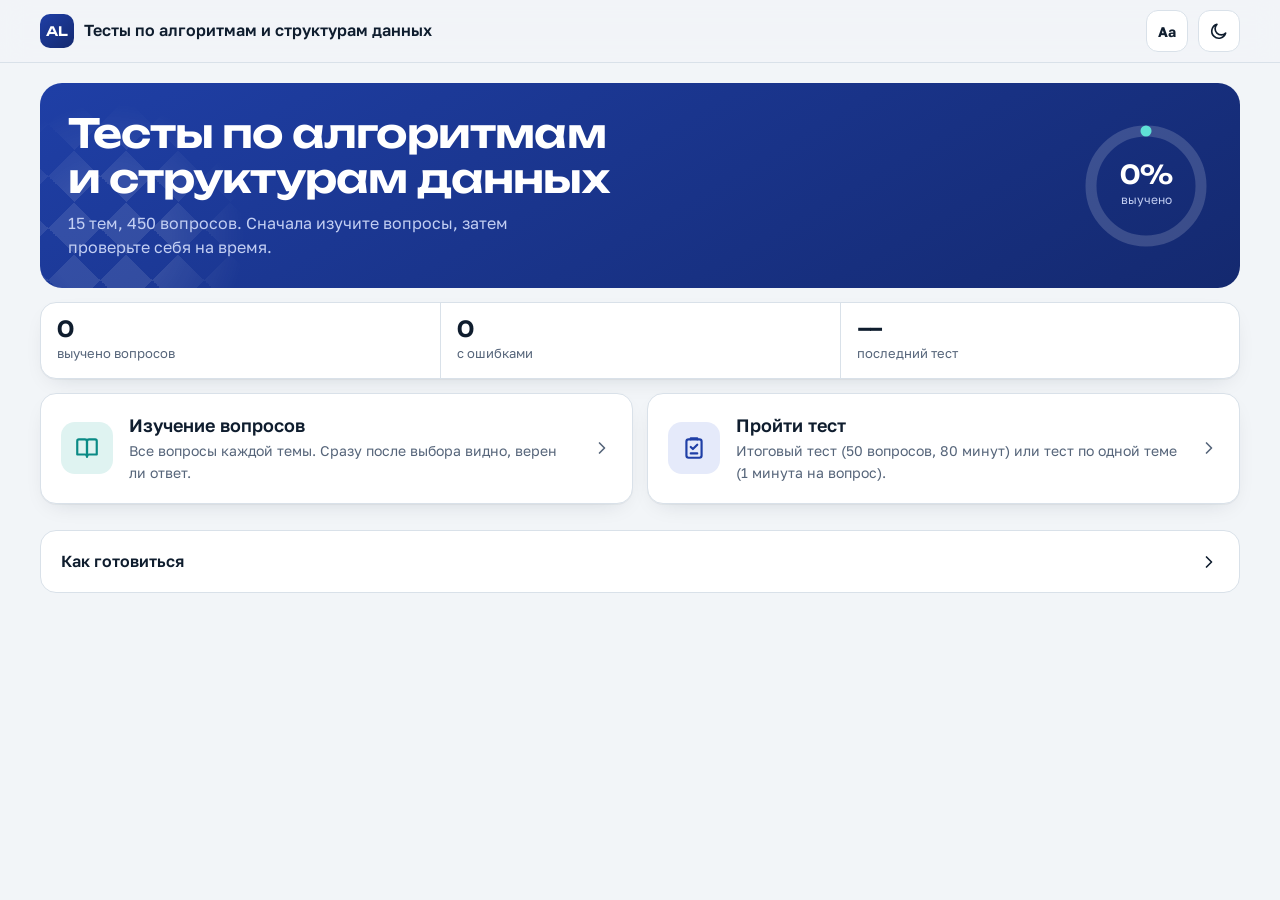
==== algoritmlar/index.html @ de45134b "Algoritmlar va ma'lumotlar tuzilmalari testini qo'shish Co-Authored-By: Claude Opus 5.5 <noreply@ant" ====
<!DOCTYPE html>
<html lang="ru">
<head>
<meta charset="UTF-8">
<meta name="claude:viewport-fit-sides" content="cover">
<meta name="viewport" content="width=device-width, initial-scale=1, viewport-fit=cover">
<meta name="theme-color" content="#1f3fa6">
<title>Тесты по алгоритмам и структурам данных</title>
<link rel="preconnect" href="https://fonts.googleapis.com"><link rel="preconnect" href="https://fonts.gstatic.com" crossorigin>
<link rel="stylesheet" href="https://fonts.googleapis.com/css2?family=Golos+Text:wght@400;500;600;700&family=Unbounded:wght@500;600;700&display=swap">
<style>
/* Layout: one left-aligned column; a lapis "hero" band, then lists of rows (not card grids). Lapis = action, turquoise = progress. */
:root{
  --bg:#f2f5f8;--surface:#ffffff;--sunk:#e8edf2;--ink:#0f1d2e;--mut:#56657a;--line:#d9e1e9;
  --pri:#1f3fa6;--pri-ink:#ffffff;--pri-soft:#e5eafa;--acc:#0a8a85;--acc-soft:#dff3f1;
  --ok:#11795a;--ok-soft:#e0f3ea;--bad:#be342d;--bad-soft:#fbe8e6;--warn:#9a5a08;--warn-soft:#faefd9;
  --hero1:#1f3fa6;--hero2:#14296f;--hero-ink:#ffffff;--hero-mut:#c3cff3;
  --shadow:0 1px 0 rgba(15,29,46,.04),0 8px 24px -12px rgba(15,29,46,.18);
  --f-ui:"Golos Text",system-ui,-apple-system,"Segoe UI",Roboto,sans-serif;
  --f-disp:"Unbounded","Golos Text",system-ui,sans-serif;
  --r-lg:22px;--r-md:16px;--r-sm:12px;
}
@media (prefers-color-scheme:dark){:root:not([data-theme=light]){color-scheme:dark;
  --bg:#0c131c;--surface:#141e2a;--sunk:#1a2634;--ink:#e5ecf4;--mut:#95a5b8;--line:#243448;
  --pri:#86a2ff;--pri-ink:#0c131c;--pri-soft:#1b2a4c;--acc:#40c9c0;--acc-soft:#123331;
  --ok:#4fca97;--ok-soft:#11302a;--bad:#f2807a;--bad-soft:#3a1d1d;--warn:#f0b54f;--warn-soft:#3a2b12;
  --hero1:#1d3480;--hero2:#101f4d;--hero-ink:#ffffff;--hero-mut:#aebde9;
  --shadow:0 1px 0 rgba(0,0,0,.3),0 10px 28px -14px rgba(0,0,0,.6)}}
:root[data-theme=dark]{color-scheme:dark;
  --bg:#0c131c;--surface:#141e2a;--sunk:#1a2634;--ink:#e5ecf4;--mut:#95a5b8;--line:#243448;
  --pri:#86a2ff;--pri-ink:#0c131c;--pri-soft:#1b2a4c;--acc:#40c9c0;--acc-soft:#123331;
  --ok:#4fca97;--ok-soft:#11302a;--bad:#f2807a;--bad-soft:#3a1d1d;--warn:#f0b54f;--warn-soft:#3a2b12;
  --hero1:#1d3480;--hero2:#101f4d;--hero-ink:#ffffff;--hero-mut:#aebde9;
  --shadow:0 1px 0 rgba(0,0,0,.3),0 10px 28px -14px rgba(0,0,0,.6)}

*{box-sizing:border-box;-webkit-tap-highlight-color:transparent}
html{-webkit-text-size-adjust:100%}
body{margin:0;background:var(--bg);color:var(--ink);font:16px/1.55 var(--f-ui);-webkit-font-smoothing:antialiased}
button,input{font:inherit;color:inherit}
svg.i{width:20px;height:20px;fill:none;stroke:currentColor;stroke-width:2;stroke-linecap:round;stroke-linejoin:round;flex:none}
.hidden{display:none!important}
.wrap{max-width:var(--mw,100%);margin:0 auto;padding-left:max(20px,env(safe-area-inset-left,0px));padding-right:max(20px,env(safe-area-inset-right,0px))}
main.wrap{padding-block:20px 120px}
@media(min-width:900px){main.wrap{padding-left:max(40px,env(safe-area-inset-left,0px));padding-right:max(40px,env(safe-area-inset-right,0px))}}

/* header */
header.top{position:sticky;top:env(safe-area-inset-top,0px);z-index:20;background:color-mix(in srgb,var(--bg) 82%,transparent);backdrop-filter:blur(14px) saturate(1.3);-webkit-backdrop-filter:blur(14px) saturate(1.3);border-bottom:1px solid var(--line)}
header.top .wrap{display:flex;align-items:center;gap:10px;padding-block:10px}
@media(min-width:900px){header.top .wrap{padding-left:max(40px,env(safe-area-inset-left,0px));padding-right:max(40px,env(safe-area-inset-right,0px))}}
.brand{display:flex;align-items:center;gap:10px;flex:1;min-width:0}
.logo{width:34px;height:34px;border-radius:10px;background:linear-gradient(140deg,var(--hero1),var(--hero2));display:grid;place-items:center;flex:none;color:#fff;font:600 13px var(--f-disp)}
.ttl{font:600 16px/1.2 var(--f-ui);white-space:nowrap;overflow:hidden;text-overflow:ellipsis;min-width:0}
.ib{width:42px;height:42px;border-radius:var(--r-sm);border:1px solid var(--line);background:var(--surface);display:grid;place-items:center;cursor:pointer;flex:none}
.ib:hover{border-color:var(--pri)}
.ib.txt{font:700 14px var(--f-ui)}
.timer{display:flex;align-items:center;gap:6px;font:600 15px var(--f-disp);font-variant-numeric:tabular-nums;padding:9px 13px;border-radius:999px;background:var(--pri-soft);color:var(--pri)}
.timer.low{background:var(--bad-soft);color:var(--bad)}

/* type */
h1{font:600 clamp(26px,4.4vw,40px)/1.12 var(--f-disp);letter-spacing:-.02em;margin:0;text-wrap:balance}
h2{font:600 19px/1.3 var(--f-ui);margin:32px 0 12px;letter-spacing:-.01em}
.mut{color:var(--mut)}.sm{font-size:14px}
p{margin:0}

/* buttons */
.btn{display:inline-flex;align-items:center;justify-content:center;gap:8px;min-height:46px;padding:10px 18px;border-radius:var(--r-sm);border:1px solid var(--line);background:var(--surface);font-weight:600;cursor:pointer;transition:border-color .15s,background .15s,transform .08s;text-decoration:none}
.btn:hover{border-color:var(--pri)}
.btn:active{transform:scale(.98)}
.btn.p{background:var(--pri);border-color:var(--pri);color:var(--pri-ink)}
.btn.p:hover{filter:brightness(1.08)}
.btn.ghost{background:transparent}
.btn.danger{color:var(--bad)}
.btn:disabled{opacity:.4;cursor:default;transform:none}
:focus-visible{outline:2.5px solid var(--pri);outline-offset:2px}

/* hero */
.hero{position:relative;isolation:isolate;overflow:hidden;border-radius:var(--r-lg);background:linear-gradient(150deg,var(--hero1),var(--hero2));color:var(--hero-ink);padding:28px;display:grid;grid-template-columns:1fr auto;gap:24px;align-items:center}
.hero::after{content:"";position:absolute;left:-70px;bottom:-90px;width:280px;height:280px;opacity:.10;background:
  conic-gradient(from 45deg,#fff 0 25%,transparent 0 50%,#fff 0 75%,transparent 0) 0 0/52px 52px;
  -webkit-mask:radial-gradient(circle,#000 30%,transparent 70%);mask:radial-gradient(circle,#000 30%,transparent 70%);pointer-events:none;z-index:-1}
.hero .lead{color:var(--hero-mut);margin-top:10px;max-width:46ch}
.ring{position:relative;width:132px;height:132px;flex:none}
.ring svg{width:100%;height:100%}
.ring .rt{fill:none;stroke:rgba(255,255,255,.16);stroke-width:10}
.ring .rv{fill:none;stroke:#5fe0d6;stroke-width:10;stroke-linecap:round;transition:stroke-dasharray .6s}
.ring-tx{position:absolute;inset:0;display:grid;place-content:center;text-align:center}
.ring-tx b{font:600 26px/1 var(--f-disp);font-variant-numeric:tabular-nums}
.ring-tx span{font-size:12px;color:var(--hero-mut);margin-top:4px}
@media(max-width:560px){.hero{grid-template-columns:1fr;padding:22px}.ring{width:112px;height:112px}}

.stats{display:grid;grid-template-columns:repeat(3,1fr);margin-top:14px;background:var(--surface);border:1px solid var(--line);border-radius:var(--r-md);box-shadow:var(--shadow)}
.stats>div{padding:14px 16px;display:flex;flex-direction:column;gap:2px;min-width:0}
.stats>div+div{border-left:1px solid var(--line)}
.stats b{font:600 22px/1.1 var(--f-disp);font-variant-numeric:tabular-nums}
.stats span{font-size:13px;color:var(--mut)}

/* big actions */
.acts{display:grid;grid-template-columns:1fr 1fr;gap:14px;margin-top:14px}
@media(max-width:700px){.acts{grid-template-columns:1fr}}
.act{display:flex;align-items:center;gap:16px;text-align:left;padding:20px;border-radius:var(--r-md);border:1px solid var(--line);background:var(--surface);box-shadow:var(--shadow);cursor:pointer;transition:border-color .15s,transform .15s}
.act:hover{border-color:var(--pri);transform:translateY(-1px)}
.act-ic{width:52px;height:52px;border-radius:14px;display:grid;place-items:center;flex:none}
.act-ic svg.i{width:26px;height:26px}
.act-learn .act-ic{background:var(--acc-soft);color:var(--acc)}
.act-test .act-ic{background:var(--pri-soft);color:var(--pri)}
.act-tx{flex:1;min-width:0}.act-tx b{display:block;font:600 18px/1.25 var(--f-ui)}
.act-tx span{display:block;font-size:14px;color:var(--mut);margin-top:4px}
.act>svg.i:last-child{color:var(--mut)}

.quick{display:flex;gap:10px;flex-wrap:wrap;margin-top:14px}
.quick .btn{flex:1;min-width:220px;justify-content:flex-start}
.quick .btn .cnt{margin-left:auto;font:600 13px var(--f-disp);padding:3px 9px;border-radius:999px;background:var(--sunk)}

/* list rows */
.list{background:var(--surface);border:1px solid var(--line);border-radius:var(--r-md);box-shadow:var(--shadow);overflow:hidden}
.row-i{display:flex;align-items:center;gap:14px;padding:16px 18px;width:100%;text-align:left;background:none;border:0}
.list>.row-i+.row-i,.list>.mrow+.mrow{border-top:1px solid var(--line)}
button.row-i{cursor:pointer}button.row-i:hover{background:var(--sunk)}
.row-i .tx{flex:1;min-width:0}.row-i .tx b{display:block;font-weight:600}
.row-i .tx span{font-size:13.5px;color:var(--mut)}
.score-pill{font:600 14px var(--f-disp);font-variant-numeric:tabular-nums;padding:6px 11px;border-radius:999px;flex:none}
.sp-ok{background:var(--ok-soft);color:var(--ok)}.sp-mid{background:var(--warn-soft);color:var(--warn)}.sp-bad{background:var(--bad-soft);color:var(--bad)}

.mrow{display:grid;grid-template-columns:auto 1fr;gap:6px 14px;padding:18px}
.mnum{width:40px;height:40px;border-radius:12px;background:var(--pri-soft);color:var(--pri);display:grid;place-items:center;font:600 15px var(--f-disp);grid-row:span 2}
.mtx{min-width:0}.mtx b{display:block;font-weight:600;line-height:1.35}.mtx span{font-size:13.5px;color:var(--mut)}
.mact{display:flex;gap:8px;flex-wrap:wrap;align-items:stretch}
.mact .btn{min-height:44px;padding:8px 14px;flex-direction:column;gap:0;line-height:1.2}
.mact .btn small{font-weight:400;font-size:12px;color:var(--mut)}
.mact .btn.p small{color:inherit;opacity:.8}
.cnum{display:flex;align-items:stretch;border:1px solid var(--line);border-radius:var(--r-sm);background:var(--surface);overflow:hidden;flex:1;min-width:230px}
.cnum:focus-within{border-color:var(--pri)}
.cnum input{width:84px;border:0;background:transparent;padding:0 12px;font:600 16px var(--f-disp);font-variant-numeric:tabular-nums;outline:none;-moz-appearance:textfield}
.cnum input::-webkit-outer-spin-button,.cnum input::-webkit-inner-spin-button{-webkit-appearance:none;margin:0}
.cnum .hint{flex:1;display:flex;align-items:center;font-size:13px;color:var(--mut);padding-right:8px;white-space:nowrap}
.cnum .btn{border:0;border-left:1px solid var(--line);border-radius:0;min-height:44px}
.cnum.err{border-color:var(--bad)}.cnum.err .hint{color:var(--bad)}
@media(max-width:899px){.mact{grid-column:1/-1}.mact>.btn{flex:1}}
@media(min-width:900px){.mrow{grid-template-columns:auto 1fr auto;align-items:center}.mnum{grid-row:auto}.mact{flex-wrap:nowrap}.cnum{flex:none}}

.bar{height:6px;background:var(--sunk);border-radius:6px;overflow:hidden;margin-top:8px}
.bar i{display:block;height:100%;background:var(--acc);border-radius:6px}

/* feature (general test) */
.feature{display:grid;grid-template-columns:1fr auto;gap:16px;align-items:center;padding:22px;border-radius:var(--r-md);background:linear-gradient(150deg,var(--hero1),var(--hero2));color:var(--hero-ink)}
.feature b{display:block;font:600 21px/1.25 var(--f-disp)}
.feature p{color:var(--hero-mut);margin-top:6px;font-size:15px}
.feature .btn{background:#fff;color:#1f3fa6;border-color:#fff}
@media(max-width:560px){.feature{grid-template-columns:1fr}}
.tag{display:inline-flex;align-items:center;gap:6px;font-size:12.5px;font-weight:600;padding:4px 10px;border-radius:999px;background:rgba(255,255,255,.14);color:var(--hero-ink);margin-bottom:10px}

/* exam */
.qhead{display:flex;justify-content:space-between;align-items:baseline;gap:10px}
.qn{font:600 14px var(--f-ui);color:var(--mut)}.qn b{font:600 22px var(--f-disp);color:var(--ink)}
.prog{height:4px;background:var(--sunk);border-radius:4px;margin:10px 0 18px;overflow:hidden}.prog i{display:block;height:100%;background:var(--pri);transition:width .25s}
.modtag{display:inline-block;font-size:13px;font-weight:600;color:var(--acc);background:var(--acc-soft);padding:4px 10px;border-radius:999px;margin-bottom:12px}
.qcard{background:var(--surface);border:1px solid var(--line);border-radius:var(--r-lg);padding:24px;box-shadow:var(--shadow)}
.q{font:600 clamp(18px,2.1vw,22px)/1.45 var(--f-ui);margin:0 0 18px;letter-spacing:-.005em}
.opts{display:grid;gap:10px}
.opt{display:flex;gap:14px;align-items:flex-start;width:100%;text-align:left;padding:14px 16px;border-radius:var(--r-md);border:1.5px solid var(--line);background:var(--surface);cursor:pointer;transition:border-color .12s,background .12s;line-height:1.45}
.opt:not(:disabled):hover{border-color:var(--pri);background:var(--pri-soft)}
.opt .l{width:30px;height:30px;border-radius:9px;display:grid;place-items:center;flex:none;font:600 13px var(--f-disp);background:var(--sunk);color:var(--mut);margin-top:-2px}
.opt .ot{flex:1;min-width:0;padding-top:1px}
.opt.sel{border-color:var(--pri);background:var(--pri-soft)}.opt.sel .l{background:var(--pri);color:var(--pri-ink)}
.opt.ok{border-color:var(--ok);background:var(--ok-soft)}.opt.ok .l{background:var(--ok);color:#fff}
.opt.no{border-color:var(--bad);background:var(--bad-soft)}.opt.no .l{background:var(--bad);color:#fff}
.opt:disabled{cursor:default}
details.map{margin-top:14px;background:var(--surface);border:1px solid var(--line);border-radius:var(--r-md);padding:4px 18px}
details.map summary{cursor:pointer;font-weight:600;padding:12px 0;list-style:none;display:flex;align-items:center;gap:8px}
details.map summary::-webkit-details-marker{display:none}
details.map[open] summary svg{transform:rotate(90deg)}
.grid{display:grid;grid-template-columns:repeat(auto-fill,minmax(42px,1fr));gap:6px;padding-bottom:14px}
.grid button{height:40px;border-radius:10px;border:1px solid var(--line);background:var(--surface);font:600 13px var(--f-ui);font-variant-numeric:tabular-nums;cursor:pointer}
.grid .a{background:var(--pri-soft);border-color:var(--pri);color:var(--pri)}
.grid .cur{outline:2px solid var(--pri);outline-offset:1px}
.grid .g{background:var(--ok-soft);border-color:transparent;color:var(--ok)}.grid .r{background:var(--bad-soft);border-color:transparent;color:var(--bad)}

/* footer action bar */
.foot{position:fixed;left:0;right:0;bottom:0;z-index:15;background:color-mix(in srgb,var(--surface) 92%,transparent);backdrop-filter:blur(14px);-webkit-backdrop-filter:blur(14px);border-top:1px solid var(--line);padding-block:12px calc(12px + env(safe-area-inset-bottom,0px));padding-left:max(20px,env(safe-area-inset-left,0px));padding-right:max(20px,env(safe-area-inset-right,0px))}
.foot .in{max-width:var(--mw,100%);margin:0 auto;display:flex;gap:10px}.foot .btn{flex:1}

/* result */
.result{display:grid;grid-template-columns:auto 1fr;gap:24px;align-items:center;padding:24px;border-radius:var(--r-lg);background:var(--surface);border:1px solid var(--line);box-shadow:var(--shadow)}
.result .ring .rt{stroke:var(--sunk)}.result .ring .rv{stroke:var(--gc)}
.result .ring-tx b{color:var(--gc)}.result .ring-tx span{color:var(--mut)}
.result .gname{font:600 22px/1.2 var(--f-disp);color:var(--gc)}
.result .meta{color:var(--mut);margin-top:6px;font-size:14px}
.result .nums{display:flex;gap:18px;margin-top:14px;flex-wrap:wrap}
.result .nums div{display:flex;flex-direction:column}.result .nums b{font:600 20px var(--f-disp);font-variant-numeric:tabular-nums}.result .nums span{font-size:13px;color:var(--mut)}
@media(max-width:520px){.result{grid-template-columns:1fr;text-align:left}}
.seg{display:inline-flex;padding:4px;border-radius:var(--r-sm);background:var(--sunk);gap:4px;margin:4px 0 12px}
.seg button{border:0;background:transparent;padding:8px 14px;border-radius:9px;font-weight:600;font-size:14px;cursor:pointer;color:var(--mut)}
.seg button.on{background:var(--surface);color:var(--ink);box-shadow:0 1px 3px rgba(0,0,0,.12)}
.rv-i{background:var(--surface);border:1px solid var(--line);border-radius:var(--r-md);padding:18px;margin-top:10px}
.rv-i .q{font-size:17px;margin:8px 0 10px}
.st{display:inline-flex;align-items:center;gap:6px;font-size:13px;font-weight:600;padding:3px 10px;border-radius:999px}
.st svg.i{width:15px;height:15px}
.st.ok{background:var(--ok-soft);color:var(--ok)}.st.no{background:var(--bad-soft);color:var(--bad)}.st.nt{background:var(--sunk);color:var(--mut)}
.ans{display:flex;gap:10px;align-items:flex-start;padding:10px 12px;border-radius:var(--r-sm);margin-top:6px;font-size:15px}
.ans svg.i{margin-top:2px;width:18px;height:18px}
.ans.ok{background:var(--ok-soft);color:var(--ok)}.ans.no{background:var(--bad-soft);color:var(--bad)}
.tip{background:var(--warn-soft);border-radius:var(--r-sm);padding:12px 14px;margin-top:8px;font-size:14.5px}
.tip b{color:var(--warn)}.tip ul{margin:6px 0 0;padding-left:18px}.tip li{margin:3px 0}
mark{background:#fde68a;color:#1a1a1a;border-radius:3px;padding:0 2px}

/* learn */
.toolbar{display:flex;gap:10px;flex-wrap:wrap;align-items:center;margin:14px 0}
.search{flex:1;min-width:220px;display:flex;align-items:center;gap:10px;border:1px solid var(--line);background:var(--surface);border-radius:var(--r-sm);padding:0 14px;min-height:46px}
.search:focus-within{border-color:var(--pri)}
.search input{flex:1;border:0;background:transparent;outline:none;min-width:0;font-size:15px}
.search svg.i{color:var(--mut)}
.check{display:inline-flex;align-items:center;gap:8px;font-size:14px;color:var(--mut);cursor:pointer}
.check input{width:18px;height:18px;accent-color:var(--pri)}
.lc{background:var(--surface);border:1px solid var(--line);border-radius:var(--r-lg);padding:20px;margin-top:12px}
.lc-h{display:flex;justify-content:space-between;align-items:center;gap:10px}
.qno{font:600 13px var(--f-disp);color:var(--mut)}
.done-badge{display:inline-flex;align-items:center;gap:5px;font-size:13px;font-weight:600;color:var(--acc)}
.done-badge svg.i{width:16px;height:16px}
.lc .q{font-size:18px;margin:10px 0 14px}
.verdict{display:flex;align-items:center;gap:10px;margin-top:12px;padding:12px 14px;border-radius:var(--r-sm);font-weight:600}
.verdict svg.i{width:22px;height:22px}
.verdict.ok{background:var(--ok-soft);color:var(--ok)}.verdict.no{background:var(--bad-soft);color:var(--bad)}
.verdict .vt{font-weight:500}
.lc-act{display:flex;gap:8px;margin-top:12px;flex-wrap:wrap}
.lc-act .btn{flex:1;min-width:150px}
.btn.learned{background:var(--acc-soft);border-color:transparent;color:var(--acc)}

/* flashcards */
.fc{min-height:300px;display:flex;flex-direction:column;justify-content:center;gap:14px;cursor:pointer;background:var(--surface);border:1px solid var(--line);border-radius:var(--r-lg);padding:28px;box-shadow:var(--shadow);margin-top:14px}
.fc .q{font-size:clamp(19px,2.4vw,24px);margin:0}
.fc .hintline{color:var(--mut);font-size:14px;display:flex;align-items:center;gap:8px}
.fc .answer{border-top:1px dashed var(--line);padding-top:16px;display:flex;gap:10px;align-items:flex-start;color:var(--ok);font-size:18px;font-weight:600}
.fc .answer svg.i{width:24px;height:24px;margin-top:1px}
.empty{text-align:center;padding:40px 20px;background:var(--surface);border:1px solid var(--line);border-radius:var(--r-lg)}
.empty .big{font:600 44px var(--f-disp);color:var(--acc)}

/* guide */
details.guide{margin-top:26px;background:var(--surface);border:1px solid var(--line);border-radius:var(--r-md);padding:4px 20px}
details.guide summary{cursor:pointer;font-weight:600;padding:14px 0;list-style:none;display:flex;justify-content:space-between;align-items:center}
details.guide summary::-webkit-details-marker{display:none}
details.guide[open] summary svg{transform:rotate(90deg)}
details.guide ol{margin:0 0 16px;padding-left:22px;color:var(--mut)}details.guide li{margin:6px 0}details.guide li b{color:var(--ink)}

/* modal + zoom panel */
.modal{position:fixed;inset:0;background:rgba(8,14,24,.55);display:flex;align-items:center;justify-content:center;z-index:60;padding:20px}
.modal .box{background:var(--surface);border-radius:var(--r-lg);padding:24px;max-width:400px;width:100%;box-shadow:0 20px 60px rgba(0,0,0,.35)}
.modal .box p{margin:0 0 20px;font-size:17px;line-height:1.5}
.modal .acts2{display:flex;gap:10px}.modal .acts2 .btn{flex:1}
.zp{position:fixed;z-index:50;top:calc(66px + env(safe-area-inset-top,0px));right:max(16px,env(safe-area-inset-right,0px));background:var(--surface);border:1px solid var(--line);border-radius:var(--r-md);padding:16px;box-shadow:0 16px 40px rgba(0,0,0,.2);width:300px;max-width:calc(100vw - 32px)}
.zp .lbl{font-size:13px;color:var(--mut);font-weight:600;margin-bottom:8px}
.zp .zr{display:flex;align-items:center;gap:8px;margin-bottom:16px}.zp .zr .btn{flex:1;min-height:42px;padding:6px}
.zp .val{min-width:64px;text-align:center;font:600 16px var(--f-disp);font-variant-numeric:tabular-nums}
.zp .seg{display:flex;width:100%;margin:0 0 16px}.zp .seg button{flex:1}
.zp .reset{width:100%}
/* pick modules */
.pk{cursor:pointer;align-items:center}
.pk:hover{background:var(--sunk)}
.pk input{width:22px;height:22px;accent-color:var(--pri);flex:none;margin:0;cursor:pointer}
.pk:has(input:checked){background:var(--pri-soft)}
.pk .mnum{width:34px;height:34px;font-size:13px;grid-row:auto}
.pkbar{display:flex;gap:10px;flex-wrap:wrap;margin-top:12px}
.pkbar .btn.p{flex:1;min-width:240px}
/* hard (flag) */
.cnt{font:600 13px var(--f-disp);font-variant-numeric:tabular-nums;padding:3px 9px;border-radius:999px;background:var(--sunk)}
.flagb{display:inline-flex;align-items:center;gap:6px;border:1px solid var(--line);background:var(--surface);border-radius:999px;padding:6px 12px;font-size:13px;font-weight:600;color:var(--mut);cursor:pointer;flex:none}
.flagb svg.i{width:16px;height:16px}
.flagb:hover{border-color:var(--warn);color:var(--warn)}
.flagb.on{background:var(--warn-soft);border-color:transparent;color:var(--warn)}
.flagb.on svg.i{fill:currentColor}
.lc.flagged{border-color:color-mix(in srgb,var(--warn) 50%,var(--line))}
.lc-badges{display:flex;align-items:center;gap:10px;flex-wrap:wrap;justify-content:flex-end}
.flagpanel{display:flex;align-items:center;gap:14px;width:100%;text-align:left;margin-top:16px;padding:16px 18px;border-radius:var(--r-md);border:1px solid var(--line);background:var(--surface);box-shadow:var(--shadow);cursor:pointer}
.flagpanel:hover{border-color:var(--warn)}
.flagpanel .act-ic,.ic-warn{width:46px;height:46px;border-radius:14px;display:grid;place-items:center;flex:none;background:var(--warn-soft);color:var(--warn)}
.flagpanel .tx{flex:1;min-width:0}.flagpanel .tx b{display:block;font-weight:600}.flagpanel .tx span{font-size:14px;color:var(--mut)}
.cnt.w{background:var(--warn-soft);color:var(--warn)}
.btn.flagbtn{color:var(--warn)}
.act-flag .act-ic{background:var(--warn-soft);color:var(--warn)}
.empty .big svg.i{width:46px;height:46px;color:var(--warn)}
.rv-h{display:flex;justify-content:space-between;align-items:center;gap:10px;flex-wrap:wrap}
.gh{display:flex;align-items:baseline;gap:10px;font:600 15px var(--f-ui);margin:22px 0 10px}.gh span{font-weight:500;font-size:13px;color:var(--mut)}
@media (prefers-reduced-motion:reduce){*{transition:none!important}}

pre.code{margin:14px 0 4px;padding:14px 16px;border-radius:var(--r-sm);background:#0f1724;color:#e3e9f2;font:13.5px/1.55 ui-monospace,SFMono-Regular,Menlo,Consolas,"Liberation Mono",monospace;overflow-x:auto;white-space:pre;tab-size:4;border:1px solid var(--line)}
pre.code .k{color:#c792ea}pre.code .s{color:#c3e88d}pre.code .n{color:#f78c6c}pre.code .c{color:#7f8ea3;font-style:italic}
code.oc{font:14px/1.5 ui-monospace,SFMono-Regular,Menlo,Consolas,monospace;white-space:pre-wrap;word-break:break-word}
.fc pre.code{text-align:left}
.gtab{width:100%;border-collapse:collapse;margin-top:10px;font-size:14px}
.gtab th,.gtab td{text-align:left;padding:8px 10px;border-top:1px solid var(--line)}
.gtab th{color:var(--mut);font-weight:600}
.gtab .g2{color:var(--bad);font-weight:600}.gtab .g3{color:var(--warn);font-weight:600}.gtab .g4{color:var(--pri);font-weight:600}.gtab .g5{color:var(--ok);font-weight:600}
</style>
</head>
<body>
<header class="top"><div class="wrap">
  <button class="ib hidden" id="back" aria-label="Назад"></button>
  <div class="brand"><div class="logo" id="logo">AL</div><div class="ttl" id="ttl">Тесты по алгоритмам и структурам данных</div></div>
  <div class="timer hidden" id="timer"></div>
  <button class="ib txt" id="zoomb" aria-label="Масштаб" title="Размер шрифта и ширина">Aa</button>
  <button class="ib" id="thm" aria-label="Тёмная/светлая тема" title="Тёмная/светлая тема"></button>
</div></header>
<main class="wrap" id="app"></main>
<div class="foot hidden" id="foot"><div class="in" id="footin"></div></div>
<script>
const DATA=[{"t":"Эффективность алгоритмов и Big-O анализ","s":"Эффективность алгоритмов и Big-O анализ","g":0,"q":[{"q":"Что описывает нотация Big-O?","o":["Верхнюю оценку роста времени работы или памяти алгоритма при увеличении размера входа n","Точное время работы программы в секундах","Количество строк кода в программе","Нижнюю оценку объёма данных на диске"],"c":0},{"q":"Какова временная сложность доступа к элементу массива по индексу?","o":["O(1)","O(n)","O(log n)","O(n²)"],"c":0},{"q":"Какая сложность у одного цикла, проходящего по всем n элементам?","o":["O(n)","O(1)","O(n²)","O(log n)"],"c":0},{"q":"Какая сложность у двух вложенных циклов, каждый из которых проходит n элементов?","o":["O(n²)","O(2n)","O(n)","O(n log n)"],"c":0},{"q":"Какая из сложностей растёт быстрее всего при больших n?","o":["O(2ⁿ)","O(n³)","O(n log n)","O(n²)"],"c":0},{"q":"Как упорядочены сложности по возрастанию?","o":["O(1) < O(log n) < O(n) < O(n log n) < O(n²)","O(log n) < O(1) < O(n) < O(n²) < O(n log n)","O(1) < O(n) < O(log n) < O(n²) < O(n log n)","O(n) < O(1) < O(log n) < O(n log n) < O(n²)"],"c":0},{"q":"Почему в Big-O отбрасывают константы и младшие слагаемые (например, O(3n² + 5n) = O(n²))?","o":["Потому что при больших n определяющим является старший член роста","Потому что константы всегда равны нулю","Потому что Big-O учитывает только память","Потому что так требует синтаксис Python"],"c":0},{"q":"Что такое пространственная (memory) сложность алгоритма?","o":["Оценка объёма дополнительной памяти, необходимой алгоритму в зависимости от n","Размер исходного кода программы","Скорость чтения данных с диска","Количество процессорных ядер"],"c":0},{"q":"Какую сложность обычно имеет алгоритм, который на каждом шаге делит задачу пополам?","o":["O(log n)","O(n²)","O(2ⁿ)","O(n!)"],"c":0},{"q":"Что такое амортизированная сложность O(1) у операции append для списка Python?","o":["Отдельные вызовы могут быть дорогими (расширение массива), но в среднем по серии операций стоимость O(1)","Каждая операция append всегда выполняется ровно за одну машинную команду","Операция append имеет сложность O(n) в среднем","Сложность зависит только от типа элементов"],"c":0},{"q":"Что выведет следующий код?","k":"count = 0\nn = 8\nfor i in range(n):\n    count += 1\nprint(count)","o":["8","64","16","3"],"c":0},{"q":"Что выведет следующий код?","k":"count = 0\nn = 5\nfor i in range(n):\n    for j in range(n):\n        count += 1\nprint(count)","o":["25","10","25.0","5"],"c":0},{"q":"Что выведет следующий код?","k":"count = 0\nn = 64\nwhile n > 1:\n    n //= 2\n    count += 1\nprint(count)","o":["6","32","64","7"],"c":0},{"q":"Что выведет следующий код?","k":"count = 0\nn = 4\nfor i in range(n):\n    for j in range(i):\n        count += 1\nprint(count)","o":["6","16","10","4"],"c":0},{"q":"Что выведет следующий код?","k":"count = 0\nn = 6\nfor i in range(n):\n    count += 1\nfor j in range(n):\n    count += 1\nprint(count)","o":["12","36","6","18"],"c":0},{"q":"Что выведет следующий код?","k":"def f(n):\n    if n <= 1:\n        return 1\n    return f(n - 1) + f(n - 1)\ncalls = 0\ndef g(n):\n    global calls\n    calls += 1\n    if n <= 1:\n        return\n    g(n - 1); g(n - 1)\ng(4)\nprint(calls)","o":["15","8","4","16"],"c":0},{"q":"Что выведет следующий код?","k":"import math\nn = 1024\nprint(int(math.log2(n)), n * int(math.log2(n)))","o":["10 10240","1024 10","10 1024","32 32768"],"c":0},{"q":"Что выведет следующий код?","k":"ops = {\"O(1)\": 1, \"O(log n)\": 10, \"O(n)\": 1000, \"O(n^2)\": 1000000}\nprint([k for k, v in ops.items() if v <= 1000])","o":["['O(1)', 'O(log n)', 'O(n)']","['O(1)', 'O(log n)']","['O(n^2)']","3"],"c":0},{"q":"Что выведет следующий код?","k":"a = [5, 8, 2, 9]\n# доступ по индексу — O(1)\nprint(a[2], a[-1])","o":["2 9","8 9","2 5","5 9"],"c":0},{"q":"Что выведет следующий код?","k":"count = 0\nn = 10\ni = 1\nwhile i < n:\n    i *= 3\n    count += 1\nprint(count)","o":["3","10","4","2"],"c":0},{"q":"Что выведет следующий код?","k":"n = 3\ncount = 0\nfor i in range(n):\n    for j in range(n):\n        for k in range(n):\n            count += 1\nprint(count)","o":["27","9","6","81"],"c":0},{"q":"Что выведет следующий код?","k":"a = list(range(10))\nb = a[:]\nprint(len(b), b is a)","o":["10 False","10 True","0 False","9 False"],"c":0},{"q":"Что выведет следующий код?","k":"import sys\na = []\nsizes = set()\nfor i in range(20):\n    a.append(i)\n    sizes.add(sys.getsizeof(a))\nprint(len(sizes) < 20)","o":["True","False","20","None"],"c":0},{"q":"Что выведет следующий код?","k":"def total(a):\n    s = 0\n    for x in a:\n        s += x\n    return s\nprint(total(range(1, 101)))","o":["5050","100","5000","101"],"c":0},{"q":"Что выведет следующий код?","k":"n = 100\nprint(n * (n + 1) // 2)","o":["5050","10100","5000","100"],"c":0},{"q":"Что выведет следующий код?","k":"def has_dup(a):\n    return len(a) != len(set(a))\nprint(has_dup([3, 1, 4, 1, 5]), has_dup([1, 2, 3]))","o":["True False","False True","True True","1 0"],"c":0},{"q":"Что выведет следующий код?","k":"count = 0\nfor i in range(0, 20, 5):\n    count += 1\nprint(count)","o":["4","20","5","3"],"c":0},{"q":"Что выведет следующий код?","k":"def fib(n):\n    return n if n < 2 else fib(n - 1) + fib(n - 2)\nprint(fib(10))","o":["55","89","10","34"],"c":0},{"q":"Что выведет следующий код?","k":"growth = {\"n\": lambda n: n, \"n^2\": lambda n: n * n, \"2^n\": lambda n: 2 ** n}\nprint({k: f(10) for k, f in growth.items()})","o":["{'n': 10, 'n^2': 100, '2^n': 1024}","{'n': 10, 'n^2': 20, '2^n': 100}","{'n': 10, 'n^2': 100, '2^n': 20}","{'n': 1, 'n^2': 2, '2^n': 10}"],"c":0},{"q":"Какова временная сложность этой функции?","k":"def f(a):\n    for x in a:\n        for y in a:\n            if x + y == 0:\n                return True\n    return False","o":["O(n²)","O(n)","O(log n)","O(n log n)"],"c":0}]},{"t":"Алгоритмы поиска: линейный и бинарный поиск","s":"Алгоритмы поиска: линейный и бинарный поиск","g":0,"q":[{"q":"Как работает линейный поиск?","o":["Последовательно сравнивает искомый элемент с каждым элементом массива, пока не найдёт совпадение","Делит массив пополам и отбрасывает одну из половин","Использует хеш-функцию для вычисления позиции","Сортирует массив и возвращает первый элемент"],"c":0},{"q":"Какова временная сложность линейного поиска в худшем случае?","o":["O(n)","O(log n)","O(1)","O(n²)"],"c":0},{"q":"Какое обязательное условие для применения бинарного поиска?","o":["Массив должен быть отсортирован","Массив должен содержать только уникальные строки","Длина массива должна быть степенью двойки","Массив должен быть пустым"],"c":0},{"q":"Какова временная сложность бинарного поиска?","o":["O(log n)","O(n)","O(n log n)","O(1)"],"c":0},{"q":"Сколько сравнений максимум потребуется бинарному поиску в отсортированном массиве из 1 000 000 элементов?","o":["Около 20","Около 1 000 000","Около 1000","Ровно 2"],"c":0},{"q":"Как вычисляется середина в бинарном поиске?","o":["mid = (low + high) // 2 (или low + (high − low) // 2 для защиты от переполнения)","mid = high − 1","mid = low + 1","mid = случайный индекс"],"c":0},{"q":"Что делает бинарный поиск, если искомое значение больше элемента в середине?","o":["Продолжает поиск в правой половине: low = mid + 1","Продолжает поиск в левой половине: high = mid − 1","Сразу завершает поиск с результатом «не найдено»","Начинает поиск заново с начала массива"],"c":0},{"q":"Какой модуль стандартной библиотеки Python реализует бинарный поиск?","o":["bisect","heapq","random","itertools"],"c":0},{"q":"Когда линейный поиск предпочтительнее бинарного?","o":["Когда данные не отсортированы и поиск выполняется редко, или массив очень мал","Всегда, так как он быстрее","Только для отсортированных массивов","Никогда"],"c":0},{"q":"Какова сложность бинарного поиска по памяти в итеративной реализации?","o":["O(1)","O(n)","O(log n) всегда","O(n²)"],"c":0},{"q":"Что выведет следующий код?","k":"def linear(a, x):\n    for i, v in enumerate(a):\n        if v == x:\n            return i\n    return -1\nprint(linear([7, 3, 9, 3], 3))","o":["1","3","2","-1"],"c":0},{"q":"Что выведет следующий код?","k":"def linear(a, x):\n    for i, v in enumerate(a):\n        if v == x:\n            return i\n    return -1\nprint(linear([7, 3, 9], 5))","o":["-1","0","None","3"],"c":0},{"q":"Что выведет следующий код?","k":"def binary_search(a, x):\n    lo, hi = 0, len(a) - 1\n    while lo <= hi:\n        mid = (lo + hi) // 2\n        if a[mid] == x:\n            return mid\n        if a[mid] < x:\n            lo = mid + 1\n        else:\n            hi = mid - 1\n    return -1\nprint(binary_search([1, 3, 5, 7, 9, 11], 7))","o":["3","4","2","-1"],"c":0},{"q":"Что выведет следующий код?","k":"def binary_search(a, x):\n    lo, hi = 0, len(a) - 1\n    while lo <= hi:\n        mid = (lo + hi) // 2\n        if a[mid] == x:\n            return mid\n        if a[mid] < x:\n            lo = mid + 1\n        else:\n            hi = mid - 1\n    return -1\nprint(binary_search([1, 3, 5, 7, 9, 11], 4))","o":["-1","2","1","None"],"c":0},{"q":"Что выведет следующий код?","k":"a = [2, 4, 6, 8, 10, 12, 14]\nlo, hi = 0, len(a) - 1\nmid = (lo + hi) // 2\nprint(mid, a[mid])","o":["3 8","3 6","4 10","7 14"],"c":0},{"q":"Что выведет следующий код?","k":"a = list(range(0, 100, 2))\nx = 34\nlo, hi, steps = 0, len(a) - 1, 0\nwhile lo <= hi:\n    steps += 1\n    mid = (lo + hi) // 2\n    if a[mid] == x: break\n    if a[mid] < x: lo = mid + 1\n    else: hi = mid - 1\nprint(mid, steps)","o":["17 3","34 1","17 34","17 1"],"c":0},{"q":"Что выведет следующий код?","k":"import bisect\na = [1, 3, 5, 7]\nprint(bisect.bisect_left(a, 5), bisect.bisect_right(a, 5))","o":["2 3","2 2","3 3","1 2"],"c":0},{"q":"Что выведет следующий код?","k":"import bisect\na = [10, 20, 30]\nbisect.insort(a, 25)\nprint(a)","o":["[10, 20, 25, 30]","[10, 20, 30, 25]","[25, 10, 20, 30]","[10, 25, 20, 30]"],"c":0},{"q":"Что выведет следующий код?","k":"import bisect\na = [1, 2, 2, 2, 3]\nprint(bisect.bisect_right(a, 2) - bisect.bisect_left(a, 2))","o":["3","2","1","4"],"c":0},{"q":"Что выведет следующий код?","k":"import math\nfor n in [8, 1000, 10**6]:\n    print(math.ceil(math.log2(n)), end=\" \")","o":["3 10 20","8 1000 1000000","4 100 1000","2 3 6"],"c":0},{"q":"Что выведет следующий код?","k":"a = [5, 1, 4]\nprint(4 in a, a.index(4))","o":["True 2","True 4","False -1","4 2"],"c":0},{"q":"Что выведет следующий код?","k":"def count_cmp(a, x):\n    c = 0\n    for v in a:\n        c += 1\n        if v == x:\n            break\n    return c\nprint(count_cmp([4, 8, 15, 16, 23, 42], 16))","o":["4","3","6","16"],"c":0},{"q":"Что выведет следующий код?","k":"def binary_search(a, x):\n    lo, hi = 0, len(a) - 1\n    while lo <= hi:\n        mid = (lo + hi) // 2\n        if a[mid] == x:\n            return mid\n        if a[mid] < x:\n            lo = mid + 1\n        else:\n            hi = mid - 1\n    return -1\na = [3, 8, 1, 9, 2]\nprint(binary_search(sorted(a), 8))","o":["3","1","-1","8"],"c":0},{"q":"Что выведет следующий код?","k":"def lower_bound(a, x):\n    lo, hi = 0, len(a)\n    while lo < hi:\n        mid = (lo + hi) // 2\n        if a[mid] < x: lo = mid + 1\n        else: hi = mid\n    return lo\nprint(lower_bound([1, 4, 4, 7, 9], 5))","o":["3","2","4","-1"],"c":0},{"q":"Что выведет следующий код?","k":"def rec(a, x, lo, hi):\n    if lo > hi:\n        return -1\n    mid = (lo + hi) // 2\n    if a[mid] == x: return mid\n    if a[mid] < x: return rec(a, x, mid + 1, hi)\n    return rec(a, x, lo, mid - 1)\na = [2, 5, 8, 12, 16, 23]\nprint(rec(a, 23, 0, len(a) - 1))","o":["5","6","-1","23"],"c":0},{"q":"Что выведет следующий код?","k":"def isqrt(n):\n    lo, hi = 0, n\n    while lo < hi:\n        mid = (lo + hi + 1) // 2\n        if mid * mid <= n: lo = mid\n        else: hi = mid - 1\n    return lo\nprint(isqrt(50))","o":["7","25","8","50"],"c":0},{"q":"Что выведет следующий код?","k":"words = [\"apple\", \"kiwi\", \"banana\"]\nres = [w for w in words if \"an\" in w]\nprint(res)","o":["['banana']","['banana', 'apple']","[]","['kiwi']"],"c":0},{"q":"Что выведет следующий код?","k":"a = [3, 7, 7, 2, 7]\nidx = [i for i, v in enumerate(a) if v == 7]\nprint(idx, len(idx))","o":["[1, 2, 4] 3","[1] 1","[7, 7, 7] 3","[2, 3, 5] 3"],"c":0},{"q":"Что выведет следующий код?","k":"def binary_search(a, x):\n    lo, hi = 0, len(a) - 1\n    while lo <= hi:\n        mid = (lo + hi) // 2\n        if a[mid] == x:\n            return mid\n        if a[mid] < x:\n            lo = mid + 1\n        else:\n            hi = mid - 1\n    return -1\nprint(binary_search([], 5), binary_search([5], 5))","o":["-1 0","0 0","-1 -1","None 0"],"c":0},{"q":"Какая строка должна стоять вместо ___ в бинарном поиске?","k":"while lo <= hi:\n    mid = (lo + hi) // 2\n    if a[mid] == x:\n        return mid\n    if a[mid] < x:\n        ___\n    else:\n        hi = mid - 1","o":["lo = mid + 1","hi = mid + 1","lo = mid - 1","mid = mid + 1"],"c":0}]},{"t":"Сложные алгоритмы сортировки: Merge Sort и Quick Sort","s":"Сложные алгоритмы сортировки: Merge Sort и Quick Sort","g":0,"q":[{"q":"На какой парадигме основаны Merge Sort и Quick Sort?","o":["«Разделяй и властвуй» (Divide and Conquer)","Жадные алгоритмы","Динамическое программирование","Полный перебор"],"c":0},{"q":"Какова временная сложность Merge Sort во всех случаях?","o":["O(n log n)","O(n²)","O(n)","O(log n)"],"c":0},{"q":"Какова сложность Quick Sort в худшем случае?","o":["O(n²)","O(n log n)","O(n)","O(log n)"],"c":0},{"q":"Когда возникает худший случай Quick Sort?","o":["Когда опорный элемент (pivot) постоянно оказывается минимальным или максимальным, например на уже отсортированном массиве при выборе крайнего pivot","Когда массив состоит из случайных чисел","Когда длина массива чётная","Когда pivot выбирается случайно"],"c":0},{"q":"Сколько дополнительной памяти требует классический Merge Sort?","o":["O(n)","O(1)","O(n²)","O(log log n)"],"c":0},{"q":"Что такое устойчивая (stable) сортировка?","o":["Сортировка, сохраняющая относительный порядок элементов с равными ключами","Сортировка, которая никогда не ошибается","Сортировка, работающая за O(1)","Сортировка, не использующая сравнения"],"c":0},{"q":"Является ли Merge Sort устойчивой сортировкой?","o":["Да","Нет","Только для строк","Только при чётной длине массива"],"c":0},{"q":"Какой алгоритм используется во встроенных функциях sorted() и list.sort() в Python?","o":["Timsort — гибрид Merge Sort и Insertion Sort","Quick Sort","Bubble Sort","Heap Sort"],"c":0},{"q":"Что делает операция partition в Quick Sort?","o":["Переставляет элементы так, что меньшие pivot оказываются слева, а большие — справа","Сливает два отсортированных массива","Делит массив ровно пополам по индексу","Удаляет повторяющиеся элементы"],"c":0},{"q":"Какой основной шаг выполняет Merge Sort после рекурсивной сортировки половин?","o":["Слияние (merge) двух отсортированных половин в один отсортированный массив","Выбор опорного элемента","Обмен соседних элементов","Построение кучи"],"c":0},{"q":"Что выведет следующий код?","k":"def merge(a, b):\n    res, i, j = [], 0, 0\n    while i < len(a) and j < len(b):\n        if a[i] <= b[j]:\n            res.append(a[i]); i += 1\n        else:\n            res.append(b[j]); j += 1\n    return res + a[i:] + b[j:]\nprint(merge([1, 4, 7], [2, 3, 9]))","o":["[1, 2, 3, 4, 7, 9]","[1, 4, 7, 2, 3, 9]","[1, 2, 3, 4, 9, 7]","[9, 7, 4, 3, 2, 1]"],"c":0},{"q":"Что выведет следующий код?","k":"def merge(a, b):\n    res, i, j = [], 0, 0\n    while i < len(a) and j < len(b):\n        if a[i] <= b[j]:\n            res.append(a[i]); i += 1\n        else:\n            res.append(b[j]); j += 1\n    return res + a[i:] + b[j:]\nprint(merge([], [5, 6]))","o":["[5, 6]","[]","[5]","None"],"c":0},{"q":"Что выведет следующий код?","k":"def merge(a, b):\n    res, i, j = [], 0, 0\n    while i < len(a) and j < len(b):\n        if a[i] <= b[j]:\n            res.append(a[i]); i += 1\n        else:\n            res.append(b[j]); j += 1\n    return res + a[i:] + b[j:]\ndef merge_sort(a):\n    if len(a) <= 1:\n        return a\n    m = len(a) // 2\n    return merge(merge_sort(a[:m]), merge_sort(a[m:]))\nprint(merge_sort([5, 2, 9, 1, 5, 6]))","o":["[1, 2, 5, 5, 6, 9]","[1, 2, 5, 6, 9]","[9, 6, 5, 5, 2, 1]","[5, 2, 9, 1, 5, 6]"],"c":0},{"q":"Что выведет следующий код?","k":"a = [8, 3, 5, 1]\nm = len(a) // 2\nprint(a[:m], a[m:])","o":["[8, 3] [5, 1]","[8] [3, 5, 1]","[8, 3, 5] [1]","[3, 8] [1, 5]"],"c":0},{"q":"Что выведет следующий код?","k":"def quick_sort(a):\n    if len(a) <= 1:\n        return a\n    pivot = a[0]\n    left = [x for x in a[1:] if x < pivot]\n    right = [x for x in a[1:] if x >= pivot]\n    return quick_sort(left) + [pivot] + quick_sort(right)\nprint(quick_sort([3, 6, 1, 8, 2]))","o":["[1, 2, 3, 6, 8]","[3, 6, 1, 8, 2]","[8, 6, 3, 2, 1]","[1, 2, 6, 3, 8]"],"c":0},{"q":"Что выведет следующий код?","k":"a = [4, 7, 1, 9, 3]\npivot = a[0]\nleft = [x for x in a if x < pivot]\nright = [x for x in a if x > pivot]\nprint(left, right)","o":["[1, 3] [7, 9]","[7, 9] [1, 3]","[1, 3, 4] [7, 9]","[1] [3, 7, 9]"],"c":0},{"q":"Что выведет следующий код?","k":"calls = 0\ndef ms(a):\n    global calls\n    calls += 1\n    if len(a) <= 1:\n        return a\n    m = len(a) // 2\n    return sorted(ms(a[:m]) + ms(a[m:]))\nms([4, 3, 2, 1])\nprint(calls)","o":["7","4","3","8"],"c":0},{"q":"Что выведет следующий код?","k":"data = [(\"Ann\", 3), (\"Bob\", 1), (\"Cid\", 3), (\"Dan\", 2)]\nprint([n for n, s in sorted(data, key=lambda t: t[1])])","o":["['Bob', 'Dan', 'Ann', 'Cid']","['Bob', 'Dan', 'Cid', 'Ann']","['Ann', 'Cid', 'Dan', 'Bob']","['Bob', 'Dan', 'Ann']"],"c":0},{"q":"Что выведет следующий код?","k":"a = [5, 2, 8, 1]\nb = sorted(a)\na.sort(reverse=True)\nprint(b, a)","o":["[1, 2, 5, 8] [8, 5, 2, 1]","[1, 2, 5, 8] [1, 2, 5, 8]","[8, 5, 2, 1] [1, 2, 5, 8]","None [8, 5, 2, 1]"],"c":0},{"q":"Что выведет следующий код?","k":"words = [\"banana\", \"kiwi\", \"apple\", \"fig\"]\nprint(sorted(words, key=len))","o":["['fig', 'kiwi', 'apple', 'banana']","['apple', 'banana', 'fig', 'kiwi']","['banana', 'apple', 'kiwi', 'fig']","['fig', 'kiwi', 'banana', 'apple']"],"c":0},{"q":"Что выведет следующий код?","k":"def partition(a, lo, hi):\n    pivot = a[hi]\n    i = lo\n    for j in range(lo, hi):\n        if a[j] < pivot:\n            a[i], a[j] = a[j], a[i]\n            i += 1\n    a[i], a[hi] = a[hi], a[i]\n    return i\na = [7, 2, 9, 4, 5]\np = partition(a, 0, 4)\nprint(p, a)","o":["2 [2, 4, 5, 7, 9]","4 [7, 2, 9, 4, 5]","2 [2, 4, 9, 7, 5]","5 [2, 4, 7, 9, 5]"],"c":0},{"q":"Что выведет следующий код?","k":"import math\nn = 16\nprint(int(math.log2(n)), n * int(math.log2(n)))","o":["4 64","16 256","2 32","8 128"],"c":0},{"q":"Что выведет следующий код?","k":"comparisons = 0\ndef cmp_merge(a, b):\n    global comparisons\n    res = []\n    while a and b:\n        comparisons += 1\n        res.append(a.pop(0) if a[0] <= b[0] else b.pop(0))\n    return res + a + b\ncmp_merge([1, 2, 3], [4, 5, 6])\nprint(comparisons)","o":["3","6","5","1"],"c":0},{"q":"Что выведет следующий код?","k":"def quick_sort(a):\n    if len(a) <= 1:\n        return a\n    pivot = a[0]\n    left = [x for x in a[1:] if x < pivot]\n    right = [x for x in a[1:] if x >= pivot]\n    return quick_sort(left) + [pivot] + quick_sort(right)\ndepth = 0\ndef qs_depth(a, d=1):\n    global depth\n    depth = max(depth, d)\n    if len(a) <= 1:\n        return\n    p = a[0]\n    qs_depth([x for x in a[1:] if x < p], d + 1)\n    qs_depth([x for x in a[1:] if x >= p], d + 1)\nqs_depth([1, 2, 3, 4, 5])\nprint(depth)","o":["5","3","1","2"],"c":0},{"q":"Что выведет следующий код?","k":"a = [3, 1, 2]\nb = a.sort()\nprint(b, a)","o":["None [1, 2, 3]","[1, 2, 3] [1, 2, 3]","[1, 2, 3] [3, 1, 2]","None [3, 1, 2]"],"c":0},{"q":"Что выведет следующий код?","k":"nums = [10, -3, 7, -8]\nprint(sorted(nums, key=abs))","o":["[-3, 7, -8, 10]","[-8, -3, 7, 10]","[10, 7, -3, -8]","[-3, -8, 7, 10]"],"c":0},{"q":"Что выведет следующий код?","k":"students = {\"Али\": 85, \"Вера\": 92, \"Олег\": 78}\ntop = sorted(students, key=students.get, reverse=True)\nprint(top[0])","o":["Вера","Олег","92","Али"],"c":0},{"q":"Что выведет следующий код?","k":"def is_sorted(a):\n    return all(a[i] <= a[i + 1] for i in range(len(a) - 1))\nprint(is_sorted([1, 2, 2, 5]), is_sorted([3, 1]))","o":["True False","False True","True True","1 0"],"c":0},{"q":"Что выведет следующий код?","k":"import heapq\nprint(heapq.nsmallest(3, [9, 4, 7, 1, 8]))","o":["[1, 4, 7]","[9, 8, 7]","[1, 4]","[4, 7, 1]"],"c":0},{"q":"Какая строка должна стоять вместо ___, чтобы функция merge_sort работала правильно?","k":"def merge_sort(a):\n    if len(a) <= 1:\n        return a\n    m = len(a) // 2\n    ___","o":["return merge(merge_sort(a[:m]), merge_sort(a[m:]))","return merge_sort(a[:m]) + merge_sort(a[m:])","return merge(a[:m], a[m:])","return sorted(a[:m])"],"c":0}]},{"t":"Линейные структуры данных: стек, очередь, связный список","s":"Линейные структуры данных: стек, очередь, связный список","g":0,"q":[{"q":"По какому принципу работает стек (Stack)?","o":["LIFO — последним пришёл, первым ушёл","FIFO — первым пришёл, первым ушёл","Элементы извлекаются в случайном порядке","Элементы извлекаются по приоритету"],"c":0},{"q":"По какому принципу работает очередь (Queue)?","o":["FIFO — первым пришёл, первым ушёл","LIFO — последним пришёл, первым ушёл","Извлекается минимальный элемент","Извлекается элемент из середины"],"c":0},{"q":"Какие основные операции у стека?","o":["push (добавить на вершину), pop (снять с вершины), peek/top (посмотреть вершину)","enqueue и dequeue","insert в середину и sort","union и find"],"c":0},{"q":"Из чего состоит узел (node) односвязного списка?","o":["Из значения (data) и ссылки на следующий узел (next)","Только из значения","Из значения и индекса в массиве","Из двух значений и ключа хеша"],"c":0},{"q":"Какова сложность вставки элемента в начало односвязного списка?","o":["O(1)","O(n)","O(log n)","O(n²)"],"c":0},{"q":"Какова сложность доступа к k-му элементу связного списка?","o":["O(k), т.е. O(n) в худшем случае","O(1)","O(log n)","O(n²)"],"c":0},{"q":"Чем двусвязный список отличается от односвязного?","o":["Каждый узел хранит ссылки и на следующий, и на предыдущий узел","Он хранит элементы в двух массивах","Он не может содержать более двух элементов","Он всегда отсортирован"],"c":0},{"q":"Почему list.pop(0) в Python неэффективен для очереди?","o":["Потому что удаление из начала массива сдвигает все элементы — O(n)","Потому что pop(0) удаляет последний элемент","Потому что pop(0) запрещён в Python","Потому что он возвращает случайный элемент"],"c":0},{"q":"Какую структуру из модуля collections лучше использовать для очереди?","o":["deque","Counter","namedtuple","OrderedDict"],"c":0},{"q":"Какое преимущество связного списка перед массивом?","o":["Быстрая вставка и удаление при известном узле без сдвига остальных элементов","Быстрый доступ по индексу за O(1)","Меньший расход памяти на каждый элемент","Автоматическая сортировка элементов"],"c":0},{"q":"Что выведет следующий код?","k":"stack = []\nstack.append(1); stack.append(2); stack.append(3)\nprint(stack.pop(), stack)","o":["3 [1, 2]","1 [2, 3]","3 [1, 2, 3]","[1, 2] 3"],"c":0},{"q":"Что выведет следующий код?","k":"from collections import deque\nq = deque()\nq.append(\"A\"); q.append(\"B\"); q.append(\"C\")\nprint(q.popleft(), list(q))","o":["A ['B', 'C']","C ['A', 'B']","A ['A', 'B', 'C']","B ['A', 'C']"],"c":0},{"q":"Что выведет следующий код?","k":"s = []\nfor x in [5, 6, 7]:\n    s.append(x)\ns.pop()\ns.append(9)\nprint(s[-1], len(s))","o":["9 3","7 3","9 4","5 2"],"c":0},{"q":"Что выведет следующий код?","k":"from collections import deque\nq = deque([1, 2, 3])\nq.appendleft(0)\nq.pop()\nprint(list(q))","o":["[0, 1, 2]","[1, 2, 3]","[0, 1, 2, 3]","[2, 3]"],"c":0},{"q":"Что выведет следующий код?","k":"class Node:\n    def __init__(self, val, next=None):\n        self.val = val\n        self.next = next\nhead = Node(1, Node(2, Node(3)))\nprint(head.next.val)","o":["2","1","3","None"],"c":0},{"q":"Что выведет следующий код?","k":"class Node:\n    def __init__(self, val, next=None):\n        self.val = val\n        self.next = next\nhead = Node(1, Node(2, Node(3)))\nvals = []\ncur = head\nwhile cur:\n    vals.append(cur.val)\n    cur = cur.next\nprint(vals)","o":["[1, 2, 3]","[3, 2, 1]","[1]","[1, 2]"],"c":0},{"q":"Что выведет следующий код?","k":"class Node:\n    def __init__(self, val, next=None):\n        self.val = val\n        self.next = next\nhead = Node(2, Node(3))\nhead = Node(1, head)\nprint(head.val, head.next.val)","o":["1 2","2 3","1 3","3 1"],"c":0},{"q":"Что выведет следующий код?","k":"class Node:\n    def __init__(self, val, next=None):\n        self.val = val\n        self.next = next\ndef length(h):\n    n = 0\n    while h:\n        n += 1\n        h = h.next\n    return n\nprint(length(Node(4, Node(5, Node(6, Node(7))))))","o":["4","3","7","22"],"c":0},{"q":"Что выведет следующий код?","k":"class Node:\n    def __init__(self, val, next=None):\n        self.val = val\n        self.next = next\ndef reverse(h):\n    prev = None\n    while h:\n        h.next, prev, h = prev, h, h.next\n    return prev\nh = reverse(Node(1, Node(2, Node(3))))\nprint(h.val, h.next.val, h.next.next.val)","o":["3 2 1","1 2 3","3 1 2","3 2 None"],"c":0},{"q":"Что выведет следующий код?","k":"class Node:\n    def __init__(self, val, next=None):\n        self.val = val\n        self.next = next\nhead = Node(1, Node(2, Node(3, Node(4))))\nhead.next = head.next.next\ncur, out = head, []\nwhile cur:\n    out.append(cur.val); cur = cur.next\nprint(out)","o":["[1, 3, 4]","[1, 2, 3, 4]","[1, 2, 4]","[2, 3, 4]"],"c":0},{"q":"Что выведет следующий код?","k":"def balanced(s):\n    st = []\n    pairs = {\")\": \"(\", \"]\": \"[\"}\n    for ch in s:\n        if ch in \"([\":\n            st.append(ch)\n        elif ch in \")]\":\n            if not st or st.pop() != pairs[ch]:\n                return False\n    return not st\nprint(balanced(\"([])\"), balanced(\"(]\"), balanced(\"((\"))","o":["True False False","True True False","False False False","True False True"],"c":0},{"q":"Что выведет следующий код?","k":"def rpn(tokens):\n    st = []\n    for t in tokens:\n        if t in \"+-*\":\n            b, a = st.pop(), st.pop()\n            st.append(a + b if t == \"+\" else a - b if t == \"-\" else a * b)\n        else:\n            st.append(int(t))\n    return st[0]\nprint(rpn([\"3\", \"4\", \"+\", \"2\", \"*\"]))","o":["14","11","24","10"],"c":0},{"q":"Что выведет следующий код?","k":"s = \"stack\"\nst = list(s)\nr = \"\"\nwhile st:\n    r += st.pop()\nprint(r)","o":["kcats","stack","s","kcat"],"c":0},{"q":"Что выведет следующий код?","k":"from collections import deque\nq = deque(maxlen=3)\nfor i in range(5):\n    q.append(i)\nprint(list(q))","o":["[2, 3, 4]","[0, 1, 2]","[0, 1, 2, 3, 4]","[4, 3, 2]"],"c":0},{"q":"Что выведет следующий код?","k":"from collections import deque\nd = deque([1, 2, 3, 4])\nd.rotate(1)\nprint(list(d))","o":["[4, 1, 2, 3]","[2, 3, 4, 1]","[1, 2, 3, 4]","[3, 4, 1, 2]"],"c":0},{"q":"Что выведет следующий код?","k":"queue = [\"a\", \"b\", \"c\"]\nqueue.append(\"d\")\nfirst = queue.pop(0)\nprint(first, queue)","o":["a ['b', 'c', 'd']","d ['a', 'b', 'c']","a ['a', 'b', 'c', 'd']","c ['a', 'b', 'd']"],"c":0},{"q":"Что выведет следующий код?","k":"class Node:\n    def __init__(self, val, next=None):\n        self.val = val\n        self.next = next\ndef find(h, x):\n    i = 0\n    while h:\n        if h.val == x:\n            return i\n        h, i = h.next, i + 1\n    return -1\nprint(find(Node(10, Node(20, Node(30))), 30), find(Node(10), 5))","o":["2 -1","3 0","30 -1","2 0"],"c":0},{"q":"Что выведет следующий код?","k":"st = []\nops = [\"push 4\", \"push 7\", \"pop\", \"push 1\", \"push 8\", \"pop\", \"pop\"]\nfor op in ops:\n    if op.startswith(\"push\"):\n        st.append(int(op.split()[1]))\n    else:\n        st.pop()\nprint(st)","o":["[4]","[4, 7]","[]","[8]"],"c":0},{"q":"Что выведет следующий код?","k":"class Stack:\n    def __init__(self): self.items = []\n    def push(self, x): self.items.append(x)\n    def pop(self): return self.items.pop()\n    def peek(self): return self.items[-1]\n    def empty(self): return not self.items\ns = Stack()\ns.push(3); s.push(5)\nprint(s.peek(), s.pop(), s.peek(), s.empty())","o":["5 5 3 False","3 5 5 True","5 3 3 False","5 5 5 False"],"c":0},{"q":"Какая строка должна стоять вместо ___, чтобы добавить новый узел в начало списка?","k":"class Node:\n    def __init__(self, val, next=None):\n        self.val = val\n        self.next = next\ndef push_front(head, val):\n    ___","o":["return Node(val, head)","head.next = Node(val)","return Node(head, val)","head.val = val"],"c":0}]},{"t":"Хеш-таблицы и множества","s":"Хеш-таблицы и множества","g":0,"q":[{"q":"Что такое хеш-функция?","o":["Функция, преобразующая ключ в число (хеш), по которому определяется ячейка таблицы","Функция сортировки ключей","Функция шифрования паролей с ключом","Функция удаления дубликатов"],"c":0},{"q":"Какова средняя сложность поиска, вставки и удаления в хеш-таблице?","o":["O(1)","O(n)","O(log n)","O(n log n)"],"c":0},{"q":"Что такое коллизия в хеш-таблице?","o":["Ситуация, когда два разных ключа получают одинаковый индекс (хеш)","Ситуация, когда таблица полностью пуста","Удаление элемента из таблицы","Ошибка при сортировке ключей"],"c":0},{"q":"Какой способ разрешения коллизий хранит в каждой ячейке список элементов?","o":["Метод цепочек (separate chaining)","Открытая адресация с линейным пробированием","Бинарный поиск","Сортировка вставками"],"c":0},{"q":"Что такое коэффициент заполнения (load factor)?","o":["Отношение числа элементов к числу ячеек таблицы","Число коллизий","Размер одного ключа в байтах","Количество операций удаления"],"c":0},{"q":"Что происходит при превышении допустимого коэффициента заполнения?","o":["Таблица увеличивается (rehashing), и все элементы перераспределяются","Новые элементы перестают добавляться","Таблица сортируется","Удаляются старые элементы"],"c":0},{"q":"Какова сложность поиска в хеш-таблице в худшем случае (все ключи в одной ячейке)?","o":["O(n)","O(1)","O(log n)","O(n²)"],"c":0},{"q":"Какие объекты могут быть ключами словаря dict в Python?","o":["Только хешируемые (неизменяемые) объекты: int, str, tuple и т.п.","Любые объекты, включая list и dict","Только целые числа","Только строки"],"c":0},{"q":"Чем множество set отличается от списка list?","o":["set хранит только уникальные элементы без порядка и проверяет принадлежность за O(1)","set хранит элементы в отсортированном порядке","set допускает дубликаты","set обращается к элементам по индексу"],"c":0},{"q":"Какая сложность проверки x in lst для списка и x in s для множества?","o":["Для списка O(n), для множества O(1) в среднем","Для обоих O(1)","Для списка O(1), для множества O(n)","Для обоих O(log n)"],"c":0},{"q":"Что выведет следующий код?","k":"d = {\"a\": 1, \"b\": 2}\nd[\"c\"] = 3\nd[\"a\"] = 10\nprint(d)","o":["{'a': 10, 'b': 2, 'c': 3}","{'a': 1, 'b': 2, 'c': 3}","{'b': 2, 'c': 3, 'a': 10}","{'a': 1, 'b': 2, 'c': 3, 'a': 10}"],"c":0},{"q":"Что выведет следующий код?","k":"s = set([3, 1, 3, 2, 1])\nprint(len(s))","o":["3","5","2","1"],"c":0},{"q":"Что выведет следующий код?","k":"a = {1, 2, 3, 4}\nb = {3, 4, 5}\nprint(a & b, a | b == {1, 2, 3, 4, 5})","o":["{3, 4} True","{1, 2} True","{3, 4} False","{5} True"],"c":0},{"q":"Что выведет следующий код?","k":"a = {1, 2, 3, 4}\nb = {3, 4, 5}\nprint(sorted(a - b), sorted(a ^ b))","o":["[1, 2] [1, 2, 5]","[3, 4] [1, 2]","[1, 2] [3, 4]","[5] [1, 2, 5]"],"c":0},{"q":"Что выведет следующий код?","k":"def h(key, size):\n    return sum(ord(c) for c in key) % size\nprint(h(\"ab\", 10))","o":["5","195","1","9"],"c":0},{"q":"Что выведет следующий код?","k":"size = 7\nkeys = [10, 17, 24, 5]\nprint([k % size for k in keys])","o":["[3, 3, 3, 5]","[10, 17, 24, 5]","[1, 2, 3, 4]","[3, 0, 3, 5]"],"c":0},{"q":"Что выведет следующий код?","k":"table = [[] for _ in range(5)]\nfor k in [12, 7, 22, 3]:\n    table[k % 5].append(k)\nprint(table[2])","o":["[12, 7, 22]","[22]","[12]","[]"],"c":0},{"q":"Что выведет следующий код?","k":"size = 5\ntable = [None] * size\nfor k in [5, 10, 15]:\n    i = k % size\n    while table[i] is not None:\n        i = (i + 1) % size\n    table[i] = k\nprint(table)","o":["[5, 10, 15, None, None]","[15, None, None, None, None]","[5, 10, 15]","[None, None, 5, 10, 15]"],"c":0},{"q":"Что выведет следующий код?","k":"n, cap = 6, 8\nprint(n / cap, n / cap > 0.75)","o":["0.75 False","0.75 True","1.33 False","6 False"],"c":0},{"q":"Что выведет следующий код?","k":"d = {}\nwords = \"кот пёс кот кот пёс\".split()\nfor w in words:\n    d[w] = d.get(w, 0) + 1\nprint(d)","o":["{'кот': 3, 'пёс': 2}","{'кот': 1, 'пёс': 1}","{'кот': 2, 'пёс': 3}","{'пёс': 2, 'кот': 3, 'кот': 1}"],"c":0},{"q":"Что выведет следующий код?","k":"from collections import Counter\nc = Counter(\"abracadabra\")\nprint(c.most_common(2))","o":["[('a', 5), ('b', 2)]","[('b', 2), ('r', 2)]","[('a', 4), ('b', 2)]","[('a', 2), ('b', 5)]"],"c":0},{"q":"Что выведет следующий код?","k":"def two_sum(a, t):\n    seen = {}\n    for i, x in enumerate(a):\n        if t - x in seen:\n            return [seen[t - x], i]\n        seen[x] = i\nprint(two_sum([2, 7, 11, 15], 9))","o":["[0, 1]","[2, 7]","[1, 0]","None"],"c":0},{"q":"Что выведет следующий код?","k":"d = {\"x\": 1}\nprint(d.get(\"y\"), d.get(\"y\", 0), \"x\" in d)","o":["None 0 True","KeyError","0 0 True","None None False"],"c":0},{"q":"Что выведет следующий код?","k":"try:\n    d = {[1, 2]: \"a\"}\n    print(\"ok\")\nexcept TypeError:\n    print(\"TypeError\")","o":["TypeError","ok","KeyError","a"],"c":0},{"q":"Что выведет следующий код?","k":"d = {(1, 2): \"точка\"}\nprint(d[(1, 2)])","o":["точка","(1, 2)","TypeError","1"],"c":0},{"q":"Что выведет следующий код?","k":"print(hash(42) == hash(42), hash(\"a\") == hash(\"a\"))","o":["True True","False False","True False","42 a"],"c":0},{"q":"Что выведет следующий код?","k":"a = [4, 1, 4, 2, 1, 4]\nseen, res = set(), []\nfor x in a:\n    if x not in seen:\n        seen.add(x); res.append(x)\nprint(res)","o":["[4, 1, 2]","[1, 2, 4]","[4, 1, 4, 2, 1, 4]","[2]"],"c":0},{"q":"Что выведет следующий код?","k":"d = {\"b\": 2, \"a\": 1, \"c\": 3}\nd.pop(\"a\")\nprint(list(d.keys()), len(d))","o":["['b', 'c'] 2","['a', 'b', 'c'] 3","['b', 'a', 'c'] 2","['c', 'b'] 2"],"c":0},{"q":"Что выведет следующий код?","k":"from collections import defaultdict\ng = defaultdict(list)\nfor k, v in [(\"a\", 1), (\"b\", 2), (\"a\", 3)]:\n    g[k].append(v)\nprint(dict(g))","o":["{'a': [1, 3], 'b': [2]}","{'a': 3, 'b': 2}","{'a': [1], 'b': [2], 'a': [3]}","{'a': 4, 'b': 2}"],"c":0},{"q":"Какую структуру данных нужно вставить вместо ___, чтобы проверка x in seen выполнялась за O(1)?","k":"seen = ___\nfor x in data:\n    if x in seen:\n        print(\"дубликат:\", x)\n    seen.add(x)","o":["set()","[]","()","\"\""],"c":0}]},{"t":"Стеки и очереди: планирование задач и функция undo","s":"Стеки и очереди: планирование задач и функция undo","g":0,"q":[{"q":"Какая структура данных используется для реализации функции «Отменить» (undo)?","o":["Стек: последнее действие отменяется первым","Очередь: первое действие отменяется первым","Хеш-таблица","Бинарное дерево поиска"],"c":0},{"q":"Как обычно реализуют пару функций undo/redo?","o":["Двумя стеками: при undo действие переносится из стека undo в стек redo, и наоборот","Одной очередью","Одним отсортированным массивом","Двумя хеш-таблицами"],"c":0},{"q":"Что происходит со стеком redo, когда пользователь выполняет новое действие после undo?","o":["Стек redo очищается","Стек redo удваивается","Новое действие добавляется в стек redo","Стек redo сортируется"],"c":0},{"q":"Какая структура используется в планировщике задач с обработкой в порядке поступления?","o":["Очередь (FIFO)","Стек (LIFO)","Множество","Граф"],"c":0},{"q":"Как работает алгоритм планирования Round Robin?","o":["Каждая задача получает квант времени; незавершённая задача возвращается в конец очереди","Сначала выполняется самая длинная задача","Задачи выполняются в случайном порядке","Выполняется только первая задача"],"c":0},{"q":"Где в программировании используется стек вызовов (call stack)?","o":["Для хранения контекста вызовов функций, включая рекурсию","Для хранения файлов на диске","Для сортировки массивов","Для хранения глобальных переменных"],"c":0},{"q":"Какая ошибка возникает при слишком глубокой рекурсии в Python?","o":["RecursionError (переполнение стека вызовов)","IndexError","KeyError","ZeroDivisionError"],"c":0},{"q":"Какая структура данных подходит для кнопки «Назад» в браузере?","o":["Стек посещённых страниц","Очередь посещённых страниц","Множество страниц","Хеш-таблица с ключом URL"],"c":0},{"q":"Что такое двусторонняя очередь (deque)?","o":["Структура, позволяющая добавлять и удалять элементы с обоих концов за O(1)","Очередь, хранящая только два элемента","Две независимые очереди","Стек, который нельзя очистить"],"c":0},{"q":"Какая структура данных подходит для буфера печати (принтер обрабатывает документы по очереди)?","o":["Очередь","Стек","Дерево","Множество"],"c":0},{"q":"Что выведет следующий код?","k":"undo, redo = [], []\ntext = \"\"\nfor ch in \"abc\":\n    undo.append(text); text += ch\ntext = undo.pop()\nprint(text)","o":["ab","abc","a","c"],"c":0},{"q":"Что выведет следующий код?","k":"undo = [\"\", \"a\", \"ab\"]\nredo = []\nstate = \"abc\"\nredo.append(state); state = undo.pop()\nredo.append(state); state = undo.pop()\nprint(state, redo)","o":["a ['abc', 'ab']","ab ['abc']","abc []","a ['ab', 'abc']"],"c":0},{"q":"Что выведет следующий код?","k":"undo, redo = [], []\ndef do(action):\n    undo.append(action); redo.clear()\ndef undo_():\n    redo.append(undo.pop())\ndo(\"A\"); do(\"B\"); undo_(); do(\"C\")\nprint(undo, redo)","o":["['A', 'C'] []","['A', 'B', 'C'] []","['A', 'C'] ['B']","['C'] ['A', 'B']"],"c":0},{"q":"Что выведет следующий код?","k":"from collections import deque\ntasks = deque([\"T1\", \"T2\", \"T3\"])\norder = []\nwhile tasks:\n    order.append(tasks.popleft())\nprint(order)","o":["['T1', 'T2', 'T3']","['T3', 'T2', 'T1']","['T1']","['T2', 'T3', 'T1']"],"c":0},{"q":"Что выведет следующий код?","k":"from collections import deque\nq = deque([(\"A\", 3), (\"B\", 1)])\nquantum, log = 2, []\nwhile q:\n    name, t = q.popleft()\n    log.append(name)\n    if t > quantum:\n        q.append((name, t - quantum))\nprint(\"\".join(log))","o":["ABA","AB","BA","ABBA"],"c":0},{"q":"Что выведет следующий код?","k":"from collections import deque\nq = deque([(\"P1\", 5), (\"P2\", 2), (\"P3\", 3)])\nquantum, time, finish = 2, 0, {}\nwhile q:\n    p, t = q.popleft()\n    run = min(t, quantum); time += run\n    if t > quantum:\n        q.append((p, t - quantum))\n    else:\n        finish[p] = time\nprint(finish)","o":["{'P2': 4, 'P3': 9, 'P1': 10}","{'P1': 5, 'P2': 2, 'P3': 3}","{'P2': 2, 'P3': 5, 'P1': 10}","{'P2': 4, 'P3': 7, 'P1': 10}"],"c":0},{"q":"Что выведет следующий код?","k":"back = []\ncurrent = \"home\"\nfor page in [\"news\", \"sport\", \"weather\"]:\n    back.append(current); current = page\ncurrent = back.pop()\ncurrent = back.pop()\nprint(current, back)","o":["news ['home']","weather ['home']","news []","sport ['home', 'news']"],"c":0},{"q":"Что выведет следующий код?","k":"def depth(n):\n    return 0 if n == 0 else 1 + depth(n - 1)\nprint(depth(50))","o":["50","49","RecursionError","0"],"c":0},{"q":"Что выведет следующий код?","k":"import sys\ndef f(n):\n    return f(n + 1)\ntry:\n    f(0)\nexcept RecursionError:\n    print(\"stack overflow\")","o":["stack overflow","0","RecursionError: f","None"],"c":0},{"q":"Что выведет следующий код?","k":"import heapq\ntasks = []\nheapq.heappush(tasks, (3, \"почта\"))\nheapq.heappush(tasks, (1, \"сервер\"))\nheapq.heappush(tasks, (2, \"отчёт\"))\nprint([heapq.heappop(tasks)[1] for _ in range(3)])","o":["['сервер', 'отчёт', 'почта']","['почта', 'сервер', 'отчёт']","['почта', 'отчёт', 'сервер']","['отчёт', 'сервер', 'почта']"],"c":0},{"q":"Что выведет следующий код?","k":"from collections import deque\nprinter = deque()\nfor doc in [\"d1\", \"d2\", \"d3\"]:\n    printer.append(doc)\nprinter.popleft()\nprinter.append(\"d4\")\nprint(list(printer))","o":["['d2', 'd3', 'd4']","['d1', 'd2', 'd3', 'd4']","['d1', 'd2', 'd3']","['d4', 'd3', 'd2']"],"c":0},{"q":"Что выведет следующий код?","k":"calls = []\ndef a(): calls.append(\"a\"); b(); calls.append(\"a-end\")\ndef b(): calls.append(\"b\"); c(); calls.append(\"b-end\")\ndef c(): calls.append(\"c\")\na()\nprint(\" \".join(calls))","o":["a b c b-end a-end","a b c a-end b-end","c b a b-end a-end","a a-end b b-end c"],"c":0},{"q":"Что выведет следующий код?","k":"def next_greater(a):\n    res, st = [-1] * len(a), []\n    for i, x in enumerate(a):\n        while st and a[st[-1]] < x:\n            res[st.pop()] = x\n        st.append(i)\n    return res\nprint(next_greater([2, 1, 3, 2]))","o":["[3, 3, -1, -1]","[1, 3, 2, -1]","[3, 3, -1, 3]","[-1, 2, 1, 3]"],"c":0},{"q":"Что выведет следующий код?","k":"class Editor:\n    def __init__(self):\n        self.text, self.hist = \"\", []\n    def type(self, s):\n        self.hist.append(self.text); self.text += s\n    def undo(self):\n        if self.hist: self.text = self.hist.pop()\ne = Editor()\ne.type(\"Hello\"); e.type(\" World\"); e.type(\"!\")\ne.undo(); e.undo(); e.undo(); e.undo()\nprint(repr(e.text))","o":["''","'Hello'","'Hello World'","None"],"c":0},{"q":"Что выведет следующий код?","k":"from collections import deque\nd = deque()\nd.append(1); d.appendleft(2); d.append(3); d.appendleft(4)\nprint(list(d), d.pop(), d.popleft())","o":["[4, 2, 1, 3] 3 4","[1, 2, 3, 4] 4 1","[4, 2, 1, 3] 4 3","[2, 4, 1, 3] 3 2"],"c":0},{"q":"Что выведет следующий код?","k":"def simplify(path):\n    st = []\n    for part in path.split(\"/\"):\n        if part == \"..\":\n            if st: st.pop()\n        elif part and part != \".\":\n            st.append(part)\n    return \"/\" + \"/\".join(st)\nprint(simplify(\"/home/user/../docs/./file\"))","o":["/home/docs/file","/home/user/docs/file","/docs/file","/home/user/../docs/file"],"c":0},{"q":"Что выведет следующий код?","k":"from collections import deque\nq = deque()\nfor t in range(1, 6):\n    q.append(t)\n    while q and q[0] < t - 2:\n        q.popleft()\nprint(list(q))","o":["[3, 4, 5]","[1, 2, 3, 4, 5]","[5]","[4, 5]"],"c":0},{"q":"Что выведет следующий код?","k":"history = [\"open\", \"edit\", \"save\", \"close\"]\nundo_stack = history[:]\nundone = [undo_stack.pop() for _ in range(2)]\nprint(undone, undo_stack)","o":["['close', 'save'] ['open', 'edit']","['open', 'edit'] ['save', 'close']","['close'] ['open', 'edit', 'save']","['save', 'close'] ['open', 'edit']"],"c":0},{"q":"Что выведет следующий код?","k":"jobs = [(\"A\", 4), (\"B\", 1), (\"C\", 3)]\norder = sorted(jobs, key=lambda j: j[1])\nt, waits = 0, []\nfor name, d in order:\n    waits.append(t); t += d\nprint([n for n, _ in order], sum(waits))","o":["['B', 'C', 'A'] 5","['A', 'B', 'C'] 8","['B', 'C', 'A'] 8","['B', 'C', 'A'] 4"],"c":0},{"q":"Какую строку нужно вставить вместо ___, чтобы реализовать redo?","k":"def redo():\n    if redo_stack:\n        action = redo_stack.pop()\n        ___\n        apply(action)","o":["undo_stack.append(action)","redo_stack.append(action)","undo_stack.pop()","redo_stack.clear()"],"c":0}]},{"t":"Деревья и кучи (Trees & Heaps)","s":"Деревья и кучи (Trees & Heaps)","g":0,"q":[{"q":"Что такое корень (root) дерева?","o":["Единственная вершина дерева, у которой нет родителя","Любая вершина без потомков","Самая глубокая вершина","Вершина с наибольшим значением"],"c":0},{"q":"Что такое лист (leaf) дерева?","o":["Вершина, у которой нет потомков","Вершина, у которой нет родителя","Вершина с двумя потомками","Ребро между двумя вершинами"],"c":0},{"q":"Каким свойством обладает бинарное дерево поиска (BST)?","o":["Все ключи левого поддерева меньше ключа узла, а правого — больше","Каждый узел больше обоих потомков","Все листья находятся на одном уровне","Узлы хранятся в порядке добавления"],"c":0},{"q":"Какой обход BST выдаёт ключи в отсортированном порядке?","o":["Симметричный (in-order): левое поддерево → узел → правое поддерево","Прямой (pre-order): узел → левое → правое","Обратный (post-order): левое → правое → узел","Обход в ширину по уровням"],"c":0},{"q":"Каково свойство min-кучи (min-heap)?","o":["Значение каждого узла не больше значений его потомков; минимум находится в корне","Значение каждого узла больше значений его потомков","Левый потомок всегда меньше правого","Все значения отсортированы по уровням слева направо"],"c":0},{"q":"Какова сложность извлечения минимума из двоичной кучи?","o":["O(log n)","O(1)","O(n)","O(n log n)"],"c":0},{"q":"Как кучу хранят в массиве (индексация с 0)?","o":["Потомки узла i находятся по индексам 2i + 1 и 2i + 2, родитель — (i − 1) // 2","Потомки узла i находятся по индексам i + 1 и i + 2","Родитель узла i находится по индексу 2i","Кучу нельзя хранить в массиве"],"c":0},{"q":"Для чего используется очередь с приоритетом (priority queue)?","o":["Для извлечения элемента с наивысшим (или наименьшим) приоритетом в первую очередь","Для хранения элементов строго в порядке добавления","Для быстрого поиска по индексу","Для удаления дубликатов"],"c":0},{"q":"Почему деревья подходят для представления DOM веб-страницы и файловой системы?","o":["Эти данные иерархичны: у каждого элемента (папки) есть один родитель и несколько дочерних элементов","Потому что деревья всегда отсортированы","Потому что деревья не используют ссылки","Потому что деревья занимают O(1) памяти"],"c":0},{"q":"Что происходит с BST, если добавлять ключи в отсортированном порядке?","o":["Дерево вырождается в «цепочку», и операции замедляются до O(n)","Дерево автоматически балансируется","Высота дерева становится равной 1","Дерево превращается в кучу"],"c":0},{"q":"Что выведет следующий код?","k":"class TreeNode:\n    def __init__(self, v, left=None, right=None):\n        self.v, self.left, self.right = v, left, right\ndef insert(root, v):\n    if root is None:\n        return TreeNode(v)\n    if v < root.v:\n        root.left = insert(root.left, v)\n    else:\n        root.right = insert(root.right, v)\n    return root\ndef inorder(r):\n    return inorder(r.left) + [r.v] + inorder(r.right) if r else []\nroot = None\nfor x in [8, 3, 10, 1, 6]:\n    root = insert(root, x)\nprint(inorder(root))","o":["[1, 3, 6, 8, 10]","[8, 3, 10, 1, 6]","[10, 8, 6, 3, 1]","[1, 3, 8, 6, 10]"],"c":0},{"q":"Что выведет следующий код?","k":"class TreeNode:\n    def __init__(self, v, left=None, right=None):\n        self.v, self.left, self.right = v, left, right\ndef insert(root, v):\n    if root is None:\n        return TreeNode(v)\n    if v < root.v:\n        root.left = insert(root.left, v)\n    else:\n        root.right = insert(root.right, v)\n    return root\ndef inorder(r):\n    return inorder(r.left) + [r.v] + inorder(r.right) if r else []\nroot = None\nfor x in [8, 3, 10, 1, 6]:\n    root = insert(root, x)\nprint(root.left.v, root.left.right.v)","o":["3 6","1 3","10 6","3 1"],"c":0},{"q":"Что выведет следующий код?","k":"class TreeNode:\n    def __init__(self, v, left=None, right=None):\n        self.v, self.left, self.right = v, left, right\nt = TreeNode(1, TreeNode(2, TreeNode(4), TreeNode(5)), TreeNode(3))\ndef pre(r):\n    return [r.v] + pre(r.left) + pre(r.right) if r else []\nprint(pre(t))","o":["[1, 2, 4, 5, 3]","[4, 2, 5, 1, 3]","[4, 5, 2, 3, 1]","[1, 2, 3, 4, 5]"],"c":0},{"q":"Что выведет следующий код?","k":"class TreeNode:\n    def __init__(self, v, left=None, right=None):\n        self.v, self.left, self.right = v, left, right\nt = TreeNode(1, TreeNode(2, TreeNode(4), TreeNode(5)), TreeNode(3))\ndef post(r):\n    return post(r.left) + post(r.right) + [r.v] if r else []\nprint(post(t))","o":["[4, 5, 2, 3, 1]","[1, 2, 4, 5, 3]","[4, 2, 5, 1, 3]","[5, 4, 3, 2, 1]"],"c":0},{"q":"Что выведет следующий код?","k":"class TreeNode:\n    def __init__(self, v, left=None, right=None):\n        self.v, self.left, self.right = v, left, right\nt = TreeNode(1, TreeNode(2, TreeNode(4)), TreeNode(3))\ndef height(r):\n    return 0 if r is None else 1 + max(height(r.left), height(r.right))\nprint(height(t))","o":["3","4","2","1"],"c":0},{"q":"Что выведет следующий код?","k":"class TreeNode:\n    def __init__(self, v, left=None, right=None):\n        self.v, self.left, self.right = v, left, right\nt = TreeNode(1, TreeNode(2, TreeNode(4), TreeNode(5)), TreeNode(3))\ndef leaves(r):\n    if r is None: return 0\n    if not r.left and not r.right: return 1\n    return leaves(r.left) + leaves(r.right)\nprint(leaves(t))","o":["3","5","2","4"],"c":0},{"q":"Что выведет следующий код?","k":"import heapq\nh = []\nfor x in [5, 1, 8, 3]:\n    heapq.heappush(h, x)\nprint(h[0], heapq.heappop(h), h[0])","o":["1 1 3","5 5 1","1 1 1","8 1 3"],"c":0},{"q":"Что выведет следующий код?","k":"import heapq\na = [9, 4, 7, 1, 3]\nheapq.heapify(a)\nprint(a[0], len(a))","o":["1 5","9 5","1 4","3 5"],"c":0},{"q":"Что выведет следующий код?","k":"import heapq\na = [9, 4, 7, 1, 3]\nprint(heapq.nlargest(2, a))","o":["[9, 7]","[1, 3]","[7, 9]","[9, 4]"],"c":0},{"q":"Что выведет следующий код?","k":"import heapq\nh = []\nfor x in [5, 1, 8]:\n    heapq.heappush(h, -x)\nprint(-heapq.heappop(h))","o":["8","1","-8","5"],"c":0},{"q":"Что выведет следующий код?","k":"i = 3\nprint(2 * i + 1, 2 * i + 2, (i - 1) // 2)","o":["7 8 1","4 5 2","6 7 1","7 8 2"],"c":0},{"q":"Что выведет следующий код?","k":"def is_min_heap(a):\n    n = len(a)\n    return all(a[i] <= a[c] for i in range(n) for c in (2*i+1, 2*i+2) if c < n)\nprint(is_min_heap([1, 3, 2, 7, 4]), is_min_heap([1, 3, 2, 0]))","o":["True False","True True","False False","False True"],"c":0},{"q":"Что выведет следующий код?","k":"import heapq\nevents = [(30, \"C\"), (10, \"A\"), (20, \"B\")]\nheapq.heapify(events)\nprint(\"\".join(heapq.heappop(events)[1] for _ in range(3)))","o":["ABC","CAB","CBA","BAC"],"c":0},{"q":"Что выведет следующий код?","k":"class TreeNode:\n    def __init__(self, v, left=None, right=None):\n        self.v, self.left, self.right = v, left, right\ndef insert(root, v):\n    if root is None:\n        return TreeNode(v)\n    if v < root.v:\n        root.left = insert(root.left, v)\n    else:\n        root.right = insert(root.right, v)\n    return root\ndef inorder(r):\n    return inorder(r.left) + [r.v] + inorder(r.right) if r else []\ndef search(r, x):\n    steps = 0\n    while r:\n        steps += 1\n        if x == r.v: return steps\n        r = r.left if x < r.v else r.right\n    return -1\nroot = None\nfor x in [50, 30, 70, 20, 40, 60, 80]:\n    root = insert(root, x)\nprint(search(root, 60), search(root, 65))","o":["3 -1","6 -1","2 3","3 0"],"c":0},{"q":"Что выведет следующий код?","k":"class TreeNode:\n    def __init__(self, v, left=None, right=None):\n        self.v, self.left, self.right = v, left, right\ndef insert(root, v):\n    if root is None:\n        return TreeNode(v)\n    if v < root.v:\n        root.left = insert(root.left, v)\n    else:\n        root.right = insert(root.right, v)\n    return root\ndef inorder(r):\n    return inorder(r.left) + [r.v] + inorder(r.right) if r else []\nroot = None\nfor x in [1, 2, 3, 4, 5]:\n    root = insert(root, x)\ndef height(r):\n    return 0 if r is None else 1 + max(height(r.left), height(r.right))\nprint(height(root))","o":["5","3","1","2"],"c":0},{"q":"Что выведет следующий код?","k":"fs = {\"root\": {\"docs\": {\"a.txt\": None, \"b.txt\": None}, \"img\": {\"c.png\": None}}}\ndef count_files(d):\n    return sum(1 if v is None else count_files(v) for v in d.values())\nprint(count_files(fs))","o":["3","5","2","6"],"c":0},{"q":"Что выведет следующий код?","k":"dom = (\"html\", [(\"head\", [(\"title\", [])]), (\"body\", [(\"div\", [(\"p\", []), (\"p\", [])])])])\ndef depth(node):\n    tag, kids = node\n    return 1 + max((depth(k) for k in kids), default=0)\nprint(depth(dom))","o":["4","3","7","2"],"c":0},{"q":"Что выведет следующий код?","k":"from collections import deque\ntree = {1: [2, 3], 2: [4, 5], 3: [6], 4: [], 5: [], 6: []}\nq, order = deque([1]), []\nwhile q:\n    n = q.popleft(); order.append(n); q.extend(tree[n])\nprint(order)","o":["[1, 2, 3, 4, 5, 6]","[1, 2, 4, 5, 3, 6]","[6, 5, 4, 3, 2, 1]","[4, 5, 2, 6, 3, 1]"],"c":0},{"q":"Что выведет следующий код?","k":"class TreeNode:\n    def __init__(self, v, left=None, right=None):\n        self.v, self.left, self.right = v, left, right\ndef insert(root, v):\n    if root is None:\n        return TreeNode(v)\n    if v < root.v:\n        root.left = insert(root.left, v)\n    else:\n        root.right = insert(root.right, v)\n    return root\ndef inorder(r):\n    return inorder(r.left) + [r.v] + inorder(r.right) if r else []\nroot = None\nfor x in [15, 6, 23, 4, 7]:\n    root = insert(root, x)\nr = root\nwhile r.left:\n    r = r.left\nm = root\nwhile m.right:\n    m = m.right\nprint(r.v, m.v)","o":["4 23","15 23","6 7","4 15"],"c":0},{"q":"Какую строку нужно вставить вместо ___, чтобы получить симметричный (in-order) обход?","k":"class TreeNode:\n    def __init__(self, v, left=None, right=None):\n        self.v, self.left, self.right = v, left, right\ndef inorder(r):\n    if r is None:\n        return []\n    ___","o":["return inorder(r.left) + [r.v] + inorder(r.right)","return [r.v] + inorder(r.left) + inorder(r.right)","return inorder(r.left) + inorder(r.right) + [r.v]","return [r.v]"],"c":0}]},{"t":"Работа с графами: BFS и DFS","s":"Работа с графами: BFS и DFS","g":0,"q":[{"q":"Из чего состоит граф?","o":["Из множества вершин (узлов) и множества рёбер, соединяющих пары вершин","Только из вершин без связей","Из массива и индекса","Из корня и листьев без циклов обязательно"],"c":0},{"q":"Чем ориентированный граф отличается от неориентированного?","o":["В ориентированном графе рёбра имеют направление (из u в v)","В ориентированном графе нет циклов","В ориентированном графе нет весов","Ничем не отличается"],"c":0},{"q":"Что такое список смежности (adjacency list)?","o":["Для каждой вершины хранится список её соседей","Матрица n×n из 0 и 1","Список всех вершин в порядке сортировки","Список весов всех рёбер"],"c":0},{"q":"Какая структура данных используется в обходе в ширину (BFS)?","o":["Очередь","Стек","Куча","Хеш-таблица в качестве основной структуры обхода"],"c":0},{"q":"Какая структура данных используется в обходе в глубину (DFS)?","o":["Стек (явный или стек вызовов рекурсии)","Очередь","Очередь с приоритетом","Связный список рёбер"],"c":0},{"q":"Какова сложность BFS и DFS для графа с V вершинами и E рёбрами (список смежности)?","o":["O(V + E)","O(V · E)","O(V²·E)","O(log V)"],"c":0},{"q":"Какую задачу решает BFS в невзвешенном графе?","o":["Находит кратчайший путь (минимальное число рёбер) от исходной вершины","Находит путь с максимальным весом","Строит минимальное остовное дерево","Сортирует вершины по весу"],"c":0},{"q":"Для чего используют DFS?","o":["Для поиска компонент связности, обнаружения циклов, топологической сортировки","Только для поиска кратчайшего пути во взвешенном графе","Для сжатия данных","Для хеширования вершин"],"c":0},{"q":"Зачем при обходе графа хранить множество посещённых вершин (visited)?","o":["Чтобы не обрабатывать вершины повторно и не зациклиться","Чтобы отсортировать вершины","Чтобы вычислить веса рёбер","Это не требуется"],"c":0},{"q":"Сколько памяти занимает матрица смежности для графа из V вершин?","o":["O(V²)","O(V + E)","O(E)","O(log V)"],"c":0},{"q":"Что выведет следующий код?","k":"graph = {\n    \"A\": [\"B\", \"C\"],\n    \"B\": [\"D\"],\n    \"C\": [\"D\", \"E\"],\n    \"D\": [\"F\"],\n    \"E\": [\"F\"],\n    \"F\": []\n}\nfrom collections import deque\ndef bfs(g, s):\n    seen, q, order = {s}, deque([s]), []\n    while q:\n        v = q.popleft(); order.append(v)\n        for u in g[v]:\n            if u not in seen:\n                seen.add(u); q.append(u)\n    return order\nprint(''.join(bfs(graph, 'A')))","o":["ABCDEF","ABDFCE","FEDCBA","ACBEDF"],"c":0},{"q":"Что выведет следующий код?","k":"graph = {\n    \"A\": [\"B\", \"C\"],\n    \"B\": [\"D\"],\n    \"C\": [\"D\", \"E\"],\n    \"D\": [\"F\"],\n    \"E\": [\"F\"],\n    \"F\": []\n}\ndef dfs(g, v, seen=None):\n    if seen is None: seen = []\n    seen.append(v)\n    for u in g[v]:\n        if u not in seen:\n            dfs(g, u, seen)\n    return seen\nprint(''.join(dfs(graph, 'A')))","o":["ABDFCE","ABCDEF","ACEFDB","ABDCEF"],"c":0},{"q":"Что выведет следующий код?","k":"graph = {\n    \"A\": [\"B\", \"C\"],\n    \"B\": [\"D\"],\n    \"C\": [\"D\", \"E\"],\n    \"D\": [\"F\"],\n    \"E\": [\"F\"],\n    \"F\": []\n}\nprint(len(graph), sum(len(v) for v in graph.values()))","o":["6 7","6 6","7 6","6 12"],"c":0},{"q":"Что выведет следующий код?","k":"graph = {\n    \"A\": [\"B\", \"C\"],\n    \"B\": [\"D\"],\n    \"C\": [\"D\", \"E\"],\n    \"D\": [\"F\"],\n    \"E\": [\"F\"],\n    \"F\": []\n}\nfrom collections import deque\ndef dist(g, s):\n    d, q = {s: 0}, deque([s])\n    while q:\n        v = q.popleft()\n        for u in g[v]:\n            if u not in d:\n                d[u] = d[v] + 1; q.append(u)\n    return d\nprint(dist(graph, \"A\")[\"F\"])","o":["3","5","2","4"],"c":0},{"q":"Что выведет следующий код?","k":"edges = [(0, 1), (1, 2), (0, 2)]\nn = 3\nm = [[0] * n for _ in range(n)]\nfor u, v in edges:\n    m[u][v] = m[v][u] = 1\nprint(m[0], sum(map(sum, m)))","o":["[0, 1, 1] 6","[0, 1, 1] 3","[1, 1, 0] 6","[0, 1, 0] 3"],"c":0},{"q":"Что выведет следующий код?","k":"g = {1: [2], 2: [1], 3: [4], 4: [3], 5: []}\nseen, comps = set(), 0\ndef dfs(v):\n    seen.add(v)\n    for u in g[v]:\n        if u not in seen: dfs(u)\nfor v in g:\n    if v not in seen:\n        comps += 1; dfs(v)\nprint(comps)","o":["3","2","5","1"],"c":0},{"q":"Что выведет следующий код?","k":"def dfs_iter(g, s):\n    seen, st, order = set(), [s], []\n    while st:\n        v = st.pop()\n        if v in seen: continue\n        seen.add(v); order.append(v)\n        st.extend(reversed(g[v]))\n    return order\ng = {1: [2, 3], 2: [4], 3: [], 4: []}\nprint(dfs_iter(g, 1))","o":["[1, 2, 4, 3]","[1, 3, 2, 4]","[4, 2, 3, 1]","[1, 2, 3, 4]"],"c":0},{"q":"Что выведет следующий код?","k":"g = {\"A\": [\"B\"], \"B\": [\"C\"], \"C\": [\"A\"]}\ndef has_cycle(g):\n    state = {v: 0 for v in g}\n    def visit(v):\n        state[v] = 1\n        for u in g[v]:\n            if state[u] == 1 or (state[u] == 0 and visit(u)):\n                return True\n        state[v] = 2\n        return False\n    return any(state[v] == 0 and visit(v) for v in g)\nprint(has_cycle(g), has_cycle({\"A\": [\"B\"], \"B\": []}))","o":["True False","False False","True True","False True"],"c":0},{"q":"Что выведет следующий код?","k":"from graphlib import TopologicalSorter\ndeps = {\"код\": {\"идея\"}, \"тест\": {\"код\"}, \"релиз\": {\"тест\"}}\nprint(list(TopologicalSorter(deps).static_order()))","o":["['идея', 'код', 'тест', 'релиз']","['релиз', 'тест', 'код', 'идея']","['код', 'тест', 'релиз']","['идея', 'тест', 'код', 'релиз']"],"c":0},{"q":"Что выведет следующий код?","k":"from collections import deque\ngrid = [\"S.#\",\n        \".##\",\n        \"..E\"]\nR, C = 3, 3\nq, seen = deque([(0, 0, 0)]), {(0, 0)}\nwhile q:\n    r, c, d = q.popleft()\n    if grid[r][c] == \"E\":\n        print(d); break\n    for dr, dc in ((1,0),(-1,0),(0,1),(0,-1)):\n        nr, nc = r + dr, c + dc\n        if 0 <= nr < R and 0 <= nc < C and grid[nr][nc] != \"#\" and (nr, nc) not in seen:\n            seen.add((nr, nc)); q.append((nr, nc, d + 1))","o":["4","2","6","3"],"c":0},{"q":"Что выведет следующий код?","k":"edges = [(\"A\", \"B\"), (\"A\", \"C\"), (\"B\", \"C\")]\ndeg = {}\nfor u, v in edges:\n    deg[u] = deg.get(u, 0) + 1\n    deg[v] = deg.get(v, 0) + 1\nprint(deg)","o":["{'A': 2, 'B': 2, 'C': 2}","{'A': 1, 'B': 1, 'C': 1}","{'A': 2, 'B': 1, 'C': 0}","{'A': 3, 'B': 3, 'C': 3}"],"c":0},{"q":"Что выведет следующий код?","k":"friends = {\"Аня\": [\"Боб\", \"Вика\"], \"Боб\": [\"Аня\", \"Глеб\"], \"Вика\": [\"Аня\"], \"Глеб\": [\"Боб\"]}\nfof = {f2 for f in friends[\"Аня\"] for f2 in friends[f]} - {\"Аня\"} - set(friends[\"Аня\"])\nprint(fof)","o":["{'Глеб'}","{'Боб', 'Вика'}","set()","{'Аня'}"],"c":0},{"q":"Что выведет следующий код?","k":"graph = {\n    \"A\": [\"B\", \"C\"],\n    \"B\": [\"D\"],\n    \"C\": [\"D\", \"E\"],\n    \"D\": [\"F\"],\n    \"E\": [\"F\"],\n    \"F\": []\n}\nfrom collections import deque\ndef bfs(g, s):\n    seen, q, order = {s}, deque([s]), []\n    while q:\n        v = q.popleft(); order.append(v)\n        for u in g[v]:\n            if u not in seen:\n                seen.add(u); q.append(u)\n    return order\nprint(len(bfs(graph, \"C\")), bfs(graph, \"F\"))","o":["4 ['F']","6 []","3 ['F']","2 ['A']"],"c":0},{"q":"Что выведет следующий код?","k":"def is_bipartite(g):\n    color = {}\n    for s in g:\n        if s in color: continue\n        color[s], st = 0, [s]\n        while st:\n            v = st.pop()\n            for u in g[v]:\n                if u not in color:\n                    color[u] = 1 - color[v]; st.append(u)\n                elif color[u] == color[v]:\n                    return False\n    return True\nsquare = {1: [2, 4], 2: [1, 3], 3: [2, 4], 4: [3, 1]}\ntriangle = {1: [2, 3], 2: [1, 3], 3: [1, 2]}\nprint(is_bipartite(square), is_bipartite(triangle))","o":["True False","False True","True True","False False"],"c":0},{"q":"Что выведет следующий код?","k":"V, E = 1000, 5000\nprint(V * V, V + E)","o":["1000000 6000","6000 1000000","1000 5000","5000000 6000"],"c":0},{"q":"Что выведет следующий код?","k":"g = {0: [1, 2], 1: [3], 2: [3], 3: []}\npaths = 0\ndef count(v):\n    global paths\n    if v == 3:\n        paths += 1; return\n    for u in g[v]:\n        count(u)\ncount(0)\nprint(paths)","o":["2","1","4","3"],"c":0},{"q":"Что выведет следующий код?","k":"from collections import deque\ng = {1: [2, 3], 2: [4], 3: [4], 4: []}\nparent, q = {1: None}, deque([1])\nwhile q:\n    v = q.popleft()\n    for u in g[v]:\n        if u not in parent:\n            parent[u] = v; q.append(u)\npath, v = [], 4\nwhile v is not None:\n    path.append(v); v = parent[v]\nprint(path[::-1])","o":["[1, 2, 4]","[1, 3, 4]","[4, 2, 1]","[1, 2, 3, 4]"],"c":0},{"q":"Что выведет следующий код?","k":"g = {\"A\": [\"B\"], \"B\": [], \"C\": [\"A\"]}\nindeg = {v: 0 for v in g}\nfor v in g:\n    for u in g[v]:\n        indeg[u] += 1\nprint([v for v in g if indeg[v] == 0])","o":["['C']","['A']","['B']","['A', 'C']"],"c":0},{"q":"Что выведет следующий код?","k":"import sys\ngrid = [[1, 1, 0],\n        [0, 1, 0],\n        [1, 0, 1]]\ndef fill(r, c):\n    if not (0 <= r < 3 and 0 <= c < 3) or grid[r][c] != 1:\n        return 0\n    grid[r][c] = 0\n    return 1 + fill(r+1, c) + fill(r-1, c) + fill(r, c+1) + fill(r, c-1)\nsizes = [fill(r, c) for r in range(3) for c in range(3)]\nprint([s for s in sizes if s])","o":["[3, 1, 1]","[5]","[1, 1, 1]","[3, 2]"],"c":0},{"q":"Какую структуру нужно вставить вместо ___, чтобы получить обход в ширину (BFS)?","k":"from collections import deque\ndef bfs(g, s):\n    seen = {s}\n    q = ___\n    while q:\n        v = q.popleft()\n        for u in g[v]:\n            if u not in seen:\n                seen.add(u); q.append(u)","o":["deque([s])","[s]","set([s])","{s: 0}"],"c":0}]},{"t":"Минимальное остовное дерево (Kruskal, Prim) и потоки в сетях","s":"Минимальное остовное дерево (Kruskal, Prim) и потоки в сетях","g":0,"q":[{"q":"Что такое остовное дерево (spanning tree) связного графа?","o":["Подграф-дерево, содержащий все вершины графа и не имеющий циклов","Любой путь между двумя вершинами","Подграф, содержащий все рёбра графа","Граф с максимальным числом циклов"],"c":0},{"q":"Сколько рёбер в остовном дереве графа с V вершинами?","o":["V − 1","V","V + 1","V²"],"c":0},{"q":"Что такое минимальное остовное дерево (MST)?","o":["Остовное дерево с минимальной суммой весов рёбер","Остовное дерево с минимальным числом вершин","Кратчайший путь между двумя вершинами","Дерево с минимальной высотой"],"c":0},{"q":"Как работает алгоритм Краскала (Kruskal)?","o":["Сортирует рёбра по весу и добавляет их по возрастанию, если они не образуют цикл","Начинает с одной вершины и наращивает дерево ближайшим ребром","Находит кратчайшие пути от одной вершины","Ищет увеличивающие пути в сети"],"c":0},{"q":"Какая структура данных используется в алгоритме Краскала для проверки циклов?","o":["Система непересекающихся множеств (Union-Find / DSU)","Стек","Очередь","Префиксное дерево"],"c":0},{"q":"Как работает алгоритм Прима (Prim)?","o":["Начинает с произвольной вершины и на каждом шаге добавляет минимальное ребро, ведущее к новой вершине","Сортирует все рёбра и добавляет их по убыванию","Удаляет из графа самое тяжёлое ребро каждого цикла","Использует динамическое программирование по подмножествам"],"c":0},{"q":"К какому классу алгоритмов относятся алгоритмы Краскала и Прима?","o":["Жадные алгоритмы","Алгоритмы динамического программирования","Алгоритмы полного перебора","Вероятностные алгоритмы"],"c":0},{"q":"Что такое задача о максимальном потоке (Max Flow)?","o":["Найти наибольший поток из источника в сток, не превышающий пропускные способности рёбер","Найти кратчайший путь в графе","Найти минимальное остовное дерево","Отсортировать вершины графа"],"c":0},{"q":"Что утверждает теорема Форда–Фалкерсона о максимальном потоке и минимальном разрезе?","o":["Величина максимального потока равна пропускной способности минимального разреза","Максимальный поток всегда равен числу вершин","Минимальный разрез равен числу рёбер","Максимальный поток равен весу MST"],"c":0},{"q":"Где на практике применяются алгоритмы MST?","o":["При проектировании сетей минимальной стоимости: кабели, трубопроводы, электросети","Для сжатия изображений методом Хаффмана","Для сортировки строк","Для поиска подстроки в тексте"],"c":0},{"q":"Что выведет следующий код?","k":"edges = [(1, \"A\", \"B\"), (3, \"A\", \"C\"), (2, \"B\", \"C\"), (4, \"C\", \"D\"), (5, \"B\", \"D\")]\nprint(sorted(edges)[0], len(edges))","o":["(1, 'A', 'B') 5","(5, 'B', 'D') 5","(1, 'A', 'B') 4","(3, 'A', 'C') 5"],"c":0},{"q":"Что выведет следующий код?","k":"parent = {}\ndef find(x):\n    while parent[x] != x:\n        parent[x] = parent[parent[x]]\n        x = parent[x]\n    return x\ndef union(a, b):\n    ra, rb = find(a), find(b)\n    if ra == rb:\n        return False\n    parent[ra] = rb\n    return True\nedges = [(1, \"A\", \"B\"), (3, \"A\", \"C\"), (2, \"B\", \"C\"), (4, \"C\", \"D\"), (5, \"B\", \"D\")]\nfor v in \"ABCD\": parent[v] = v\nmst = []\nfor w, u, v in sorted(edges):\n    if union(u, v):\n        mst.append((u, v, w))\nprint(mst)","o":["[('A', 'B', 1), ('B', 'C', 2), ('C', 'D', 4)]","[('A', 'B', 1), ('A', 'C', 3), ('C', 'D', 4)]","[('A', 'B', 1), ('B', 'C', 2)]","[('A', 'B', 1), ('B', 'C', 2), ('B', 'D', 5)]"],"c":0},{"q":"Что выведет следующий код?","k":"parent = {}\ndef find(x):\n    while parent[x] != x:\n        parent[x] = parent[parent[x]]\n        x = parent[x]\n    return x\ndef union(a, b):\n    ra, rb = find(a), find(b)\n    if ra == rb:\n        return False\n    parent[ra] = rb\n    return True\nedges = [(1, \"A\", \"B\"), (3, \"A\", \"C\"), (2, \"B\", \"C\"), (4, \"C\", \"D\"), (5, \"B\", \"D\")]\nfor v in \"ABCD\": parent[v] = v\ntotal = sum(w for w, u, v in sorted(edges) if union(u, v))\nprint(total)","o":["7","15","8","6"],"c":0},{"q":"Что выведет следующий код?","k":"parent = {}\ndef find(x):\n    while parent[x] != x:\n        parent[x] = parent[parent[x]]\n        x = parent[x]\n    return x\ndef union(a, b):\n    ra, rb = find(a), find(b)\n    if ra == rb:\n        return False\n    parent[ra] = rb\n    return True\nfor v in range(4): parent[v] = v\nprint(union(0, 1), union(1, 2), union(0, 2), find(0) == find(2))","o":["True True False True","True True True True","True True False False","False False True True"],"c":0},{"q":"Что выведет следующий код?","k":"V = 6\nprint(V - 1)","o":["5","6","4","7"],"c":0},{"q":"Что выведет следующий код?","k":"import heapq\ng = {\"A\": [(1, \"B\"), (3, \"C\")], \"B\": [(1, \"A\"), (2, \"C\"), (5, \"D\")],\n     \"C\": [(3, \"A\"), (2, \"B\"), (4, \"D\")], \"D\": [(5, \"B\"), (4, \"C\")]}\nseen, pq, total, order = {\"A\"}, list(g[\"A\"]), 0, [\"A\"]\nheapq.heapify(pq)\nwhile pq:\n    w, v = heapq.heappop(pq)\n    if v in seen: continue\n    seen.add(v); total += w; order.append(v)\n    for e in g[v]: heapq.heappush(pq, e)\nprint(\"\".join(order), total)","o":["ABCD 7","ABDC 8","ACBD 9","ABCD 15"],"c":0},{"q":"Что выведет следующий код?","k":"weights = [4, 1, 3, 2]\nprint(sorted(weights), sorted(weights)[:3])","o":["[1, 2, 3, 4] [1, 2, 3]","[4, 3, 2, 1] [4, 3, 2]","[1, 2, 3, 4] [1, 2, 3, 4]","[1, 2, 3, 4] [2, 3, 4]"],"c":0},{"q":"Что выведет следующий код?","k":"parent = {}\ndef find(x):\n    while parent[x] != x:\n        parent[x] = parent[parent[x]]\n        x = parent[x]\n    return x\ndef union(a, b):\n    ra, rb = find(a), find(b)\n    if ra == rb:\n        return False\n    parent[ra] = rb\n    return True\nfor v in \"XYZ\": parent[v] = v\nunion(\"X\", \"Y\")\nprint(find(\"X\") == find(\"Y\"), find(\"X\") == find(\"Z\"))","o":["True False","True True","False False","False True"],"c":0},{"q":"Что выведет следующий код?","k":"cap = {(\"s\", \"a\"): 3, (\"s\", \"b\"): 2, (\"a\", \"t\"): 2, (\"b\", \"t\"): 3, (\"a\", \"b\"): 1}\nout_s = sum(c for (u, v), c in cap.items() if u == \"s\")\nin_t = sum(c for (u, v), c in cap.items() if v == \"t\")\nprint(out_s, in_t)","o":["5 5","3 3","4 6","11 11"],"c":0},{"q":"Что выведет следующий код?","k":"from collections import deque\ndef max_flow(cap, s, t):\n    flow = 0\n    while True:\n        par, q = {s: None}, deque([s])\n        while q and t not in par:\n            u = q.popleft()\n            for v in cap[u]:\n                if v not in par and cap[u][v] > 0:\n                    par[v] = u; q.append(v)\n        if t not in par:\n            return flow\n        f, v = float(\"inf\"), t\n        while par[v] is not None:\n            f = min(f, cap[par[v]][v]); v = par[v]\n        v = t\n        while par[v] is not None:\n            u = par[v]; cap[u][v] -= f\n            cap[v][u] = cap[v].get(u, 0) + f; v = u\n        flow += f\ncap = {\"s\": {\"a\": 3, \"b\": 2}, \"a\": {\"b\": 1, \"t\": 2}, \"b\": {\"t\": 3}, \"t\": {}}\nprint(max_flow(cap, \"s\", \"t\"))","o":["5","3","10","4"],"c":0},{"q":"Что выведет следующий код?","k":"cut_edges = {(\"a\", \"t\"): 2, (\"b\", \"t\"): 3}\nprint(sum(cut_edges.values()))","o":["5","2","3","6"],"c":0},{"q":"Что выведет следующий код?","k":"path_caps = [5, 3, 7, 4]\nprint(min(path_caps))","o":["3","7","19","4"],"c":0},{"q":"Что выведет следующий код?","k":"edges = [(7, 0, 1), (5, 0, 2), (8, 1, 2), (9, 1, 3), (7, 2, 3), (5, 3, 4)]\nparent = list(range(5))\ndef find(x):\n    while parent[x] != x: x = parent[x]\n    return x\ntotal, cnt = 0, 0\nfor w, u, v in sorted(edges):\n    ru, rv = find(u), find(v)\n    if ru != rv:\n        parent[ru] = rv; total += w; cnt += 1\nprint(cnt, total)","o":["4 24","5 41","4 17","6 41"],"c":0},{"q":"Что выведет следующий код?","k":"import itertools\nnodes = [\"A\", \"B\", \"C\"]\nw = {(\"A\",\"B\"): 1, (\"B\",\"C\"): 2, (\"A\",\"C\"): 3}\ntrees = [c for c in itertools.combinations(w, 2)]\nprint(min(sum(w[e] for e in t) for t in trees), len(trees))","o":["3 3","6 3","1 2","5 3"],"c":0},{"q":"Что выведет следующий код?","k":"V, E = 5, 10\nprint(E - (V - 1))","o":["6","4","10","5"],"c":0},{"q":"Что выведет следующий код?","k":"flows = {\"s->a\": 2, \"s->b\": 2, \"a->t\": 2, \"b->t\": 2}\nprint(flows[\"s->a\"] + flows[\"s->b\"] == flows[\"a->t\"] + flows[\"b->t\"])","o":["True","False","4","None"],"c":0},{"q":"Что выведет следующий код?","k":"import math\nedges = [(2, 0, 1), (2, 1, 2), (2, 0, 2)]\nprint(len(edges), min(w for w, _, _ in edges) * 2)","o":["3 4","3 6","2 2","3 2"],"c":0},{"q":"Что выведет следующий код?","k":"parent = {}\ndef find(x):\n    while parent[x] != x:\n        parent[x] = parent[parent[x]]\n        x = parent[x]\n    return x\ndef union(a, b):\n    ra, rb = find(a), find(b)\n    if ra == rb:\n        return False\n    parent[ra] = rb\n    return True\nfor v in range(6): parent[v] = v\nfor a, b in [(0, 1), (2, 3), (1, 3)]:\n    union(a, b)\nprint(len({find(v) for v in range(6)}))","o":["3","6","1","2"],"c":0},{"q":"Что выведет следующий код?","k":"def prim_order(g, start):\n    import heapq\n    seen, pq, order = {start}, [(w, v) for v, w in g[start].items()], [start]\n    heapq.heapify(pq)\n    while pq:\n        w, v = heapq.heappop(pq)\n        if v not in seen:\n            seen.add(v); order.append(v)\n            for u, ww in g[v].items(): heapq.heappush(pq, (ww, u))\n    return order\ng = {1: {2: 4, 3: 1}, 2: {1: 4, 3: 2}, 3: {1: 1, 2: 2}}\nprint(prim_order(g, 1))","o":["[1, 3, 2]","[1, 2, 3]","[3, 2, 1]","[1, 3]"],"c":0},{"q":"Какое условие нужно вставить вместо ___ в алгоритме Краскала?","k":"for w, u, v in sorted(edges):\n    if ___:\n        union(u, v)\n        mst.append((u, v, w))","o":["find(u) != find(v)","find(u) == find(v)","u < v","w > 0"],"c":0}]},{"t":"Поиск кратчайшего пути: алгоритмы Дейкстры и Беллмана-Форда","s":"Поиск кратчайшего пути: алгоритмы Дейкстры и Беллмана-Форда","g":0,"q":[{"q":"Какую задачу решает алгоритм Дейкстры?","o":["Находит кратчайшие пути от одной вершины до всех остальных во взвешенном графе с неотрицательными весами","Строит минимальное остовное дерево","Находит максимальный поток","Сортирует вершины графа"],"c":0},{"q":"Какое ограничение у алгоритма Дейкстры?","o":["Он работает некорректно при наличии рёбер с отрицательным весом","Он работает только на деревьях","Он не работает с ориентированными графами","Он работает только с весами, равными 1"],"c":0},{"q":"Какая структура данных ускоряет алгоритм Дейкстры?","o":["Очередь с приоритетом (двоичная куча)","Стек","Обычная очередь FIFO","Связный список"],"c":0},{"q":"Какова сложность алгоритма Дейкстры с двоичной кучей?","o":["O((V + E) log V)","O(V · E)","O(V³)","O(E)"],"c":0},{"q":"Что такое релаксация ребра (u, v) с весом w?","o":["Если dist[u] + w < dist[v], то обновить dist[v] = dist[u] + w","Удаление ребра из графа","Увеличение веса ребра на 1","Замена направления ребра"],"c":0},{"q":"Чем алгоритм Беллмана-Форда отличается от алгоритма Дейкстры?","o":["Он допускает отрицательные веса рёбер и может обнаружить отрицательный цикл, но работает медленнее — O(V·E)","Он всегда быстрее Дейкстры","Он работает только с невзвешенными графами","Он строит MST"],"c":0},{"q":"Сколько итераций релаксации всех рёбер выполняет алгоритм Беллмана-Форда?","o":["V − 1","V²","E","1"],"c":0},{"q":"Как Беллман-Форд обнаруживает отрицательный цикл?","o":["Если после V − 1 итераций какое-то ребро всё ещё можно релаксировать","Если граф содержит вершину без рёбер","Если все веса положительны","Если dist[источника] = 0"],"c":0},{"q":"Каким начальным значением инициализируется dist для всех вершин, кроме источника?","o":["Бесконечностью (∞)","Нулём","Единицей","Весом первого ребра"],"c":0},{"q":"Как алгоритмы кратчайшего пути применяются в GPS-навигации?","o":["Перекрёстки — вершины, дороги — рёбра с весом (расстояние или время), ищется путь минимальной стоимости","Карта сжимается алгоритмом Хаффмана","Дороги сортируются по алфавиту","Используется только BFS без весов"],"c":0},{"q":"Что выведет следующий код?","k":"import heapq\ndef dijkstra(g, s):\n    dist = {v: float(\"inf\") for v in g}\n    dist[s] = 0\n    pq = [(0, s)]\n    while pq:\n        d, u = heapq.heappop(pq)\n        if d > dist[u]:\n            continue\n        for v, w in g[u].items():\n            if d + w < dist[v]:\n                dist[v] = d + w\n                heapq.heappush(pq, (dist[v], v))\n    return dist\ng = {\"A\": {\"B\": 4, \"C\": 1},\n     \"B\": {\"D\": 1},\n     \"C\": {\"B\": 2, \"D\": 5},\n     \"D\": {}}\nprint(dijkstra(g, 'A'))","o":["{'A': 0, 'B': 3, 'C': 1, 'D': 4}","{'A': 0, 'B': 4, 'C': 1, 'D': 6}","{'A': 0, 'B': 3, 'C': 1, 'D': 6}","{'A': 0, 'B': 2, 'C': 1, 'D': 3}"],"c":0},{"q":"Что выведет следующий код?","k":"import heapq\ndef dijkstra(g, s):\n    dist = {v: float(\"inf\") for v in g}\n    dist[s] = 0\n    pq = [(0, s)]\n    while pq:\n        d, u = heapq.heappop(pq)\n        if d > dist[u]:\n            continue\n        for v, w in g[u].items():\n            if d + w < dist[v]:\n                dist[v] = d + w\n                heapq.heappush(pq, (dist[v], v))\n    return dist\ng = {\"A\": {\"B\": 4, \"C\": 1},\n     \"B\": {\"D\": 1},\n     \"C\": {\"B\": 2, \"D\": 5},\n     \"D\": {}}\nprint(dijkstra(g, 'C')['A'], dijkstra(g, 'C')['D'])","o":["inf 3","0 5","1 3","inf 5"],"c":0},{"q":"Что выведет следующий код?","k":"dist = {\"u\": 3, \"v\": 10}\nw = 4\nif dist[\"u\"] + w < dist[\"v\"]:\n    dist[\"v\"] = dist[\"u\"] + w\nprint(dist[\"v\"])","o":["7","10","14","4"],"c":0},{"q":"Что выведет следующий код?","k":"dist = {\"u\": 3, \"v\": 5}\nw = 4\nif dist[\"u\"] + w < dist[\"v\"]:\n    dist[\"v\"] = dist[\"u\"] + w\nprint(dist[\"v\"])","o":["5","7","12","4"],"c":0},{"q":"Что выведет следующий код?","k":"def bellman_ford(n, edges, s):\n    dist = [float(\"inf\")] * n\n    dist[s] = 0\n    for _ in range(n - 1):\n        for u, v, w in edges:\n            if dist[u] + w < dist[v]:\n                dist[v] = dist[u] + w\n    neg = any(dist[u] + w < dist[v] for u, v, w in edges)\n    return dist, neg\nedges = [(0, 1, 4), (0, 2, 5), (2, 1, -3), (1, 3, 2)]\nprint(bellman_ford(4, edges, 0))","o":["([0, 2, 5, 4], False)","([0, 4, 5, 6], False)","([0, 2, 5, 4], True)","([0, -3, 5, 2], False)"],"c":0},{"q":"Что выведет следующий код?","k":"def bellman_ford(n, edges, s):\n    dist = [float(\"inf\")] * n\n    dist[s] = 0\n    for _ in range(n - 1):\n        for u, v, w in edges:\n            if dist[u] + w < dist[v]:\n                dist[v] = dist[u] + w\n    neg = any(dist[u] + w < dist[v] for u, v, w in edges)\n    return dist, neg\nedges = [(0, 1, 1), (1, 2, -2), (2, 1, 1)]\nprint(bellman_ford(3, edges, 0)[1])","o":["True","False","-1","None"],"c":0},{"q":"Что выведет следующий код?","k":"print(float(\"inf\") > 10**18, float(\"inf\") + 5)","o":["True inf","False inf","True 5","True OverflowError"],"c":0},{"q":"Что выведет следующий код?","k":"import heapq\ndef dijkstra(g, s):\n    dist = {v: float(\"inf\") for v in g}\n    dist[s] = 0\n    pq = [(0, s)]\n    while pq:\n        d, u = heapq.heappop(pq)\n        if d > dist[u]:\n            continue\n        for v, w in g[u].items():\n            if d + w < dist[v]:\n                dist[v] = d + w\n                heapq.heappush(pq, (dist[v], v))\n    return dist\ng = {1: {2: 7, 3: 9, 6: 14}, 2: {3: 10, 4: 15}, 3: {4: 11, 6: 2},\n     4: {5: 6}, 5: {}, 6: {5: 9}}\nprint(dijkstra(g, 1)[5])","o":["20","21","23","28"],"c":0},{"q":"Что выведет следующий код?","k":"import heapq\ndef dijkstra(g, s):\n    dist = {v: float(\"inf\") for v in g}\n    dist[s] = 0\n    pq = [(0, s)]\n    while pq:\n        d, u = heapq.heappop(pq)\n        if d > dist[u]:\n            continue\n        for v, w in g[u].items():\n            if d + w < dist[v]:\n                dist[v] = d + w\n                heapq.heappush(pq, (dist[v], v))\n    return dist\ng = {\"A\": {\"B\": 1}, \"B\": {}, \"C\": {\"A\": 1}}\nprint(dijkstra(g, \"A\")[\"C\"])","o":["inf","0","2","None"],"c":0},{"q":"Что выведет следующий код?","k":"import heapq\npq = []\nfor item in [(5, \"B\"), (2, \"C\"), (8, \"D\"), (2, \"A\")]:\n    heapq.heappush(pq, item)\nprint(heapq.heappop(pq), heapq.heappop(pq))","o":["(2, 'A') (2, 'C')","(5, 'B') (2, 'C')","(2, 'C') (2, 'A')","(8, 'D') (5, 'B')"],"c":0},{"q":"Что выведет следующий код?","k":"import heapq\ndef path(g, s, t):\n    dist, prev, pq = {s: 0}, {}, [(0, s)]\n    while pq:\n        d, u = heapq.heappop(pq)\n        for v, w in g[u].items():\n            if d + w < dist.get(v, float(\"inf\")):\n                dist[v], prev[v] = d + w, u\n                heapq.heappush(pq, (d + w, v))\n    p = [t]\n    while p[-1] != s:\n        p.append(prev[p[-1]])\n    return p[::-1], dist[t]\ng = {\"A\": {\"B\": 4, \"C\": 1}, \"B\": {\"D\": 1}, \"C\": {\"B\": 2, \"D\": 5}, \"D\": {}}\nprint(path(g, \"A\", \"D\"))","o":["(['A', 'C', 'B', 'D'], 4)","(['A', 'C', 'D'], 6)","(['A', 'B', 'D'], 5)","(['D', 'B', 'C', 'A'], 4)"],"c":0},{"q":"Что выведет следующий код?","k":"V, E = 1000, 5000\nprint(V * E, V - 1)","o":["5000000 999","6000 999","5000 1000","1000000 5000"],"c":0},{"q":"Что выведет следующий код?","k":"def bellman_ford(n, edges, s):\n    dist = [float(\"inf\")] * n\n    dist[s] = 0\n    for _ in range(n - 1):\n        for u, v, w in edges:\n            if dist[u] + w < dist[v]:\n                dist[v] = dist[u] + w\n    neg = any(dist[u] + w < dist[v] for u, v, w in edges)\n    return dist, neg\nedges = [(0, 1, 2), (1, 2, 3)]\nd, neg = bellman_ford(4, edges, 0)\nprint(d)","o":["[0, 2, 5, inf]","[0, 2, 5, 0]","[0, 2, 3, inf]","[0, 2, 5]"],"c":0},{"q":"Что выведет следующий код?","k":"grid = [[1, 3, 1],\n        [1, 5, 1],\n        [4, 2, 1]]\nimport heapq\nR, C = 3, 3\ndist = {(0, 0): grid[0][0]}\npq = [(grid[0][0], 0, 0)]\nwhile pq:\n    d, r, c = heapq.heappop(pq)\n    for dr, dc in ((0, 1), (1, 0), (0, -1), (-1, 0)):\n        nr, nc = r + dr, c + dc\n        if 0 <= nr < R and 0 <= nc < C and d + grid[nr][nc] < dist.get((nr, nc), 10**9):\n            dist[(nr, nc)] = d + grid[nr][nc]\n            heapq.heappush(pq, (dist[(nr, nc)], nr, nc))\nprint(dist[(2, 2)])","o":["7","5","12","9"],"c":0},{"q":"Что выведет следующий код?","k":"roads = {\"Ташкент\": {\"Самарканд\": 300, \"Джизак\": 200},\n         \"Джизак\": {\"Самарканд\": 90},\n         \"Самарканд\": {}}\ndirect = roads[\"Ташкент\"][\"Самарканд\"]\nvia = roads[\"Ташкент\"][\"Джизак\"] + roads[\"Джизак\"][\"Самарканд\"]\nprint(min(direct, via), \"через Джизак\" if via < direct else \"напрямую\")","o":["290 через Джизак","300 напрямую","290 напрямую","200 через Джизак"],"c":0},{"q":"Что выведет следующий код?","k":"edges = [(0, 1, 5), (1, 2, -2), (0, 2, 4)]\ndist = [0, float(\"inf\"), float(\"inf\")]\nfor u, v, w in edges:\n    if dist[u] + w < dist[v]:\n        dist[v] = dist[u] + w\nprint(dist)","o":["[0, 5, 3]","[0, 5, 4]","[0, 5, inf]","[0, 3, 4]"],"c":0},{"q":"Что выведет следующий код?","k":"import heapq\ndef dijkstra(g, s):\n    dist = {v: float(\"inf\") for v in g}\n    dist[s] = 0\n    pq = [(0, s)]\n    while pq:\n        d, u = heapq.heappop(pq)\n        if d > dist[u]:\n            continue\n        for v, w in g[u].items():\n            if d + w < dist[v]:\n                dist[v] = d + w\n                heapq.heappush(pq, (dist[v], v))\n    return dist\ng = {0: {1: 1}, 1: {2: 1}, 2: {3: 1}, 3: {}}\nd = dijkstra(g, 0)\nprint(list(d.values()))","o":["[0, 1, 2, 3]","[0, 1, 1, 1]","[3, 2, 1, 0]","[0, 2, 4, 6]"],"c":0},{"q":"Что выведет следующий код?","k":"def floyd(n, edges):\n    INF = float(\"inf\")\n    d = [[0 if i == j else INF for j in range(n)] for i in range(n)]\n    for u, v, w in edges:\n        d[u][v] = w\n    for k in range(n):\n        for i in range(n):\n            for j in range(n):\n                d[i][j] = min(d[i][j], d[i][k] + d[k][j])\n    return d\nd = floyd(3, [(0, 1, 4), (1, 2, 1), (0, 2, 7)])\nprint(d[0][2], d[2][0])","o":["5 inf","7 inf","5 5","4 0"],"c":0},{"q":"Что выведет следующий код?","k":"import heapq\ndef dijkstra(g, s):\n    dist = {v: float(\"inf\") for v in g}\n    dist[s] = 0\n    pq = [(0, s)]\n    while pq:\n        d, u = heapq.heappop(pq)\n        if d > dist[u]:\n            continue\n        for v, w in g[u].items():\n            if d + w < dist[v]:\n                dist[v] = d + w\n                heapq.heappush(pq, (dist[v], v))\n    return dist\ng = {\"S\": {\"A\": 2, \"B\": 2}, \"A\": {\"T\": 3}, \"B\": {\"T\": 3}, \"T\": {}}\nprint(dijkstra(g, \"S\")[\"T\"])","o":["5","10","3","6"],"c":0},{"q":"Какое условие нужно вставить вместо ___ (релаксация ребра)?","k":"for v, w in g[u].items():\n    if ___:\n        dist[v] = dist[u] + w\n        heapq.heappush(pq, (dist[v], v))","o":["dist[u] + w < dist[v]","dist[u] + w > dist[v]","dist[v] + w < dist[u]","w < 0"],"c":0}]},{"t":"Жадные алгоритмы и кодирование Хаффмана","s":"Жадные алгоритмы и кодирование Хаффмана","g":0,"q":[{"q":"В чём основная идея жадного (greedy) алгоритма?","o":["На каждом шаге выбирается локально наилучший вариант в надежде получить глобально оптимальное решение","Перебираются все возможные варианты решения","Задача разбивается на перекрывающиеся подзадачи с сохранением результатов","Решение выбирается случайно"],"c":0},{"q":"Всегда ли жадный алгоритм даёт оптимальное решение?","o":["Нет, только для задач, обладающих свойствами жадного выбора и оптимальной подструктуры","Да, всегда","Только для задач на графах","Только если входные данные отсортированы по убыванию"],"c":0},{"q":"Какая задача решается жадно оптимально?","o":["Выбор максимального числа непересекающихся интервалов (сортировка по времени окончания)","Задача о рюкзаке 0/1 в общем случае","Задача коммивояжёра","Нахождение самой длинной общей подпоследовательности"],"c":0},{"q":"Для чего используется кодирование Хаффмана?","o":["Для сжатия данных без потерь с помощью префиксных кодов переменной длины","Для шифрования паролей","Для сортировки строк","Для поиска кратчайшего пути"],"c":0},{"q":"Какие символы получают самые короткие коды в коде Хаффмана?","o":["Самые часто встречающиеся","Самые редкие","Символы в начале алфавита","Все символы получают коды одинаковой длины"],"c":0},{"q":"Что такое префиксный код?","o":["Код, в котором ни одно кодовое слово не является началом (префиксом) другого","Код, в котором все слова одной длины","Код, начинающийся с символа «0»","Код, записанный в обратном порядке"],"c":0},{"q":"Какая структура данных используется при построении дерева Хаффмана?","o":["Очередь с приоритетом (min-куча) по частотам","Стек","Хеш-таблица с открытой адресацией","Двусвязный список"],"c":0},{"q":"Какой шаг повторяется при построении дерева Хаффмана?","o":["Извлекаются два узла с наименьшей частотой и объединяются в новый узел с суммарной частотой","Извлекаются два узла с наибольшей частотой","Узлы сортируются по алфавиту","Удаляется самый редкий символ"],"c":0},{"q":"Когда жадный алгоритм выдачи сдачи (берём наибольшую монету) может дать неоптимальный ответ?","o":["При нестандартной системе монет, например {1, 3, 4} и сумме 6 (жадно: 4+1+1, оптимально: 3+3)","При системе монет {1, 5, 10, 25}","Никогда","Только при сумме 0"],"c":0},{"q":"Какие ещё известные алгоритмы являются жадными?","o":["Алгоритмы Дейкстры, Прима и Краскала","Merge Sort и Quick Sort","Алгоритм Беллмана-Форда и Флойда","KMP и Z-алгоритм"],"c":0},{"q":"Что выведет следующий код?","k":"def change(amount, coins):\n    res = []\n    for c in sorted(coins, reverse=True):\n        while amount >= c:\n            amount -= c; res.append(c)\n    return res\nprint(change(63, [1, 5, 10, 25]))","o":["[25, 25, 10, 1, 1, 1]","[25, 25, 5, 5, 1, 1, 1]","[25, 10, 10, 10, 5, 1, 1, 1]","[10, 10, 10, 10, 10, 10, 1, 1, 1]"],"c":0},{"q":"Что выведет следующий код?","k":"def change(amount, coins):\n    res = []\n    for c in sorted(coins, reverse=True):\n        while amount >= c:\n            amount -= c; res.append(c)\n    return res\nprint(len(change(6, [1, 3, 4])))","o":["3","2","6","1"],"c":0},{"q":"Что выведет следующий код?","k":"intervals = [(1, 4), (3, 5), (0, 6), (5, 7), (8, 9), (5, 9)]\nintervals.sort(key=lambda x: x[1])\nchosen, end = [], -1\nfor s, e in intervals:\n    if s >= end:\n        chosen.append((s, e)); end = e\nprint(chosen)","o":["[(1, 4), (5, 7), (8, 9)]","[(0, 6), (8, 9)]","[(1, 4), (3, 5), (5, 7), (8, 9)]","[(5, 9)]"],"c":0},{"q":"Что выведет следующий код?","k":"items = [(60, 10), (100, 20), (120, 30)]\nitems.sort(key=lambda x: x[0] / x[1], reverse=True)\ncap, value = 50, 0.0\nfor v, w in items:\n    take = min(w, cap)\n    value += v * take / w; cap -= take\nprint(value)","o":["240.0","220.0","280.0","160.0"],"c":0},{"q":"Что выведет следующий код?","k":"from collections import Counter\nprint(sorted(Counter(\"aabbbbcd\").items(), key=lambda x: -x[1]))","o":["[('b', 4), ('a', 2), ('c', 1), ('d', 1)]","[('a', 2), ('b', 4), ('c', 1), ('d', 1)]","[('d', 1), ('c', 1), ('a', 2), ('b', 4)]","[('b', 4)]"],"c":0},{"q":"Что выведет следующий код?","k":"import heapq\nfreq = [5, 9, 12, 13, 16, 45]\nheapq.heapify(freq)\na, b = heapq.heappop(freq), heapq.heappop(freq)\nheapq.heappush(freq, a + b)\nprint(a, b, sorted(freq))","o":["5 9 [12, 13, 14, 16, 45]","45 16 [5, 9, 12, 13, 61]","5 9 [5, 9, 12, 13, 16, 45]","5 9 [12, 13, 16, 45]"],"c":0},{"q":"Что выведет следующий код?","k":"import heapq\nfrom itertools import count\ndef huffman(freq):\n    c = count()\n    h = [(f, next(c), {s: \"\"}) for s, f in freq.items()]\n    heapq.heapify(h)\n    while len(h) > 1:\n        f1, _, a = heapq.heappop(h)\n        f2, _, b = heapq.heappop(h)\n        m = {s: \"0\" + k for s, k in a.items()}\n        m.update({s: \"1\" + k for s, k in b.items()})\n        heapq.heappush(h, (f1 + f2, next(c), m))\n    return h[0][2]\ncodes = huffman({\"a\": 5, \"b\": 9, \"c\": 12, \"d\": 13, \"e\": 16, \"f\": 45})\nprint(len(codes[\"f\"]), len(codes[\"a\"]))","o":["1 4","4 1","3 3","6 1"],"c":0},{"q":"Что выведет следующий код?","k":"codes = {\"a\": \"0\", \"b\": \"10\", \"c\": \"11\"}\nprint(\"\".join(codes[ch] for ch in \"abac\"))","o":["010011","0101011","abac","01011"],"c":0},{"q":"Что выведет следующий код?","k":"codes = {\"0\": \"a\", \"10\": \"b\", \"11\": \"c\"}\nbits, buf, out = \"100110\", \"\", \"\"\nfor b in bits:\n    buf += b\n    if buf in codes:\n        out += codes[buf]; buf = \"\"\nprint(out)","o":["baca","abcab","cab","baac"],"c":0},{"q":"Что выведет следующий код?","k":"codes = {\"a\": \"0\", \"b\": \"10\", \"c\": \"11\"}\ntext = \"aaaabbc\"\nfixed = len(text) * 8\nhuff = sum(len(codes[ch]) for ch in text)\nprint(fixed, huff)","o":["56 10","7 56","56 14","56 7"],"c":0},{"q":"Что выведет следующий код?","k":"def is_prefix_free(codes):\n    for x in codes:\n        for y in codes:\n            if x != y and y.startswith(x):\n                return False\n    return True\nprint(is_prefix_free([\"0\", \"10\", \"11\"]), is_prefix_free([\"0\", \"01\", \"11\"]))","o":["True False","True True","False True","False False"],"c":0},{"q":"Что выведет следующий код?","k":"jobs = [(\"A\", 3), (\"B\", 1), (\"C\", 2)]\njobs.sort(key=lambda j: j[1])\nt, total = 0, 0\nfor _, d in jobs:\n    t += d; total += t\nprint([j[0] for j in jobs], total)","o":["['B', 'C', 'A'] 10","['A', 'B', 'C'] 6","['B', 'C', 'A'] 6","['C', 'B', 'A'] 14"],"c":0},{"q":"Что выведет следующий код?","k":"a = [3, -1, 4, -5, 2]\nprint(sum(x for x in a if x > 0))","o":["9","3","-6","4"],"c":0},{"q":"Что выведет следующий код?","k":"import math\nfreq = {\"a\": 4, \"b\": 2, \"c\": 1, \"d\": 1}\nn = sum(freq.values())\nH = -sum(f / n * math.log2(f / n) for f in freq.values())\nprint(H)","o":["1.75","2.0","1.5","8"],"c":0},{"q":"Что выведет следующий код?","k":"meetings = [(9, 10), (9, 12), (10, 11), (11, 12)]\nmeetings.sort(key=lambda m: m[1])\ncnt, end = 0, 0\nfor s, e in meetings:\n    if s >= end:\n        cnt += 1; end = e\nprint(cnt)","o":["3","4","2","1"],"c":0},{"q":"Что выведет следующий код?","k":"def min_platforms(arr, dep):\n    arr, dep = sorted(arr), sorted(dep)\n    i = j = cur = best = 0\n    while i < len(arr):\n        if arr[i] < dep[j]:\n            cur += 1; i += 1\n        else:\n            cur -= 1; j += 1\n        best = max(best, cur)\n    return best\nprint(min_platforms([900, 940, 950, 1100], [910, 1200, 1120, 1130]))","o":["3","4","1","2"],"c":0},{"q":"Что выведет следующий код?","k":"nums = [5, 2, 9, 1]\ns = sorted(nums, reverse=True)\nprint(int(\"\".join(map(str, s))))","o":["9521","1259","17","9512"],"c":0},{"q":"Что выведет следующий код?","k":"def jump(a):\n    reach = 0\n    for i, x in enumerate(a):\n        if i > reach:\n            return False\n        reach = max(reach, i + x)\n    return True\nprint(jump([2, 3, 1, 1, 4]), jump([3, 2, 1, 0, 4]))","o":["True False","True True","False False","False True"],"c":0},{"q":"Что выведет следующий код?","k":"import heapq\nropes = [4, 3, 2, 6]\nheapq.heapify(ropes)\ncost = 0\nwhile len(ropes) > 1:\n    a, b = heapq.heappop(ropes), heapq.heappop(ropes)\n    cost += a + b; heapq.heappush(ropes, a + b)\nprint(cost)","o":["29","15","38","24"],"c":0},{"q":"Что нужно вставить вместо ___, чтобы жадно выбрать максимальное число непересекающихся интервалов?","k":"intervals.sort(key=___)\nend, chosen = -1, []\nfor s, e in intervals:\n    if s >= end:\n        chosen.append((s, e)); end = e","o":["lambda x: x[1]","lambda x: x[0]","lambda x: x[1] - x[0]","lambda x: -x[1]"],"c":0}]},{"t":"Динамическое программирование и мемоизация","s":"Динамическое программирование и мемоизация","g":0,"q":[{"q":"В чём основная идея динамического программирования (DP)?","o":["Разбить задачу на перекрывающиеся подзадачи, решить каждую один раз и сохранить результат","На каждом шаге выбирать локально лучший вариант","Перебирать все варианты без сохранения результатов","Делить задачу на независимые части без повторов"],"c":0},{"q":"Какие два свойства должна иметь задача для применения DP?","o":["Оптимальная подструктура и перекрывающиеся подзадачи","Отсортированность данных и уникальность элементов","Линейность и непрерывность","Наличие отрицательных весов и циклов"],"c":0},{"q":"Что такое мемоизация (memoization)?","o":["Сохранение результатов вызовов функции (кеш) для повторного использования — подход «сверху вниз»","Удаление неиспользуемых переменных из памяти","Заполнение таблицы от простых подзадач к сложным без рекурсии","Сжатие данных в памяти"],"c":0},{"q":"Что такое табуляция (tabulation) в DP?","o":["Подход «снизу вверх»: итеративное заполнение таблицы от базовых случаев к ответу","Рекурсивный подход с кешем","Вывод результатов в виде таблицы","Сортировка таблицы данных"],"c":0},{"q":"Какова сложность наивного рекурсивного вычисления чисел Фибоначчи?","o":["O(2ⁿ) — экспоненциальная","O(n)","O(log n)","O(1)"],"c":0},{"q":"Какова сложность вычисления n-го числа Фибоначчи с мемоизацией?","o":["O(n)","O(2ⁿ)","O(n²)","O(n!)"],"c":0},{"q":"Какой декоратор Python автоматически добавляет мемоизацию функции?","o":["@functools.lru_cache (или @functools.cache)","@staticmethod","@property","@dataclass"],"c":0},{"q":"Чем DP отличается от метода «разделяй и властвуй»?","o":["В DP подзадачи перекрываются и их решения переиспользуются, а в «разделяй и властвуй» подзадачи независимы","DP не использует рекурсию никогда","«Разделяй и властвуй» всегда быстрее","Это одно и то же"],"c":0},{"q":"Какая классическая задача решается DP за O(n·W)?","o":["Задача о рюкзаке 0/1 (n предметов, вместимость W)","Бинарный поиск","Обход графа в ширину","Сортировка слиянием"],"c":0},{"q":"Что хранит ячейка dp[i][j] в задаче о наибольшей общей подпоследовательности (LCS)?","o":["Длину LCS для первых i символов первой строки и первых j символов второй","Количество совпадающих символов на позициях i и j","Расстояние между символами i и j","Индекс начала общей подстроки"],"c":0},{"q":"Что выведет следующий код?","k":"def fib(n):\n    a, b = 0, 1\n    for _ in range(n):\n        a, b = b, a + b\n    return a\nprint(fib(10), fib(20))","o":["55 6765","55 6765.0","89 10946","10 20"],"c":0},{"q":"Что выведет следующий код?","k":"calls = 0\ndef fib(n):\n    global calls\n    calls += 1\n    return n if n < 2 else fib(n - 1) + fib(n - 2)\nfib(10)\nprint(calls)","o":["177","10","55","1024"],"c":0},{"q":"Что выведет следующий код?","k":"from functools import lru_cache\ncalls = 0\n@lru_cache(None)\ndef fib(n):\n    global calls\n    calls += 1\n    return n if n < 2 else fib(n - 1) + fib(n - 2)\nfib(10)\nprint(calls)","o":["11","177","55","1"],"c":0},{"q":"Что выведет следующий код?","k":"memo = {}\ndef f(n):\n    if n in memo: return memo[n]\n    if n <= 2: return 1\n    memo[n] = f(n - 1) + f(n - 2)\n    return memo[n]\nf(6)\nprint(sorted(memo))","o":["[3, 4, 5, 6]","[1, 2, 3, 4, 5, 6]","[6]","[]"],"c":0},{"q":"Что выведет следующий код?","k":"def stairs(n):\n    dp = [0] * (n + 1)\n    dp[0] = 1\n    for i in range(1, n + 1):\n        dp[i] = dp[i - 1] + (dp[i - 2] if i >= 2 else 0)\n    return dp\nprint(stairs(5))","o":["[1, 1, 2, 3, 5, 8]","[1, 2, 3, 4, 5, 6]","[0, 1, 1, 2, 3, 5]","[1, 1, 2, 4, 7, 13]"],"c":0},{"q":"Что выведет следующий код?","k":"def min_coins(coins, amount):\n    dp = [0] + [float(\"inf\")] * amount\n    for a in range(1, amount + 1):\n        for c in coins:\n            if c <= a:\n                dp[a] = min(dp[a], dp[a - c] + 1)\n    return dp[amount]\nprint(min_coins([1, 3, 4], 6))","o":["2","3","6","1"],"c":0},{"q":"Что выведет следующий код?","k":"def knapsack(items, W):\n    dp = [0] * (W + 1)\n    for w, v in items:\n        for c in range(W, w - 1, -1):\n            dp[c] = max(dp[c], dp[c - w] + v)\n    return dp[W]\nprint(knapsack([(1, 1), (3, 4), (4, 5), (5, 7)], 7))","o":["9","17","7","12"],"c":0},{"q":"Что выведет следующий код?","k":"def lcs(a, b):\n    dp = [[0] * (len(b) + 1) for _ in range(len(a) + 1)]\n    for i in range(1, len(a) + 1):\n        for j in range(1, len(b) + 1):\n            if a[i-1] == b[j-1]:\n                dp[i][j] = dp[i-1][j-1] + 1\n            else:\n                dp[i][j] = max(dp[i-1][j], dp[i][j-1])\n    return dp[-1][-1]\nprint(lcs(\"ABCBDAB\", \"BDCABA\"))","o":["4","7","2","6"],"c":0},{"q":"Что выведет следующий код?","k":"def edit(a, b):\n    dp = [[i + j if i * j == 0 else 0 for j in range(len(b) + 1)] for i in range(len(a) + 1)]\n    for i in range(1, len(a) + 1):\n        for j in range(1, len(b) + 1):\n            dp[i][j] = min(dp[i-1][j] + 1, dp[i][j-1] + 1, dp[i-1][j-1] + (a[i-1] != b[j-1]))\n    return dp[-1][-1]\nprint(edit(\"кот\", \"крот\"), edit(\"abc\", \"abc\"))","o":["1 0","4 3","3 0","2 1"],"c":0},{"q":"Что выведет следующий код?","k":"def lis(a):\n    dp = [1] * len(a)\n    for i in range(len(a)):\n        for j in range(i):\n            if a[j] < a[i]:\n                dp[i] = max(dp[i], dp[j] + 1)\n    return max(dp)\nprint(lis([10, 9, 2, 5, 3, 7, 101, 18]))","o":["4","8","2","6"],"c":0},{"q":"Что выведет следующий код?","k":"def max_sub(a):\n    best = cur = a[0]\n    for x in a[1:]:\n        cur = max(x, cur + x)\n        best = max(best, cur)\n    return best\nprint(max_sub([-2, 1, -3, 4, -1, 2, 1, -5, 4]))","o":["6","11","-2","4"],"c":0},{"q":"Что выведет следующий код?","k":"def paths(r, c):\n    dp = [[1] * c for _ in range(r)]\n    for i in range(1, r):\n        for j in range(1, c):\n            dp[i][j] = dp[i-1][j] + dp[i][j-1]\n    return dp[-1][-1]\nprint(paths(3, 3), paths(3, 7))","o":["6 28","9 21","4 10","3 7"],"c":0},{"q":"Что выведет следующий код?","k":"def rob(a):\n    prev, cur = 0, 0\n    for x in a:\n        prev, cur = cur, max(cur, prev + x)\n    return cur\nprint(rob([2, 7, 9, 3, 1]))","o":["12","22","10","9"],"c":0},{"q":"Что выведет следующий код?","k":"from functools import lru_cache\n@lru_cache(None)\ndef C(n, k):\n    if k == 0 or k == n: return 1\n    return C(n - 1, k - 1) + C(n - 1, k)\nprint(C(5, 2), C(10, 3))","o":["10 120","10 30","25 1000","5 10"],"c":0},{"q":"Что выведет следующий код?","k":"def count_ways(coins, amount):\n    dp = [1] + [0] * amount\n    for c in coins:\n        for a in range(c, amount + 1):\n            dp[a] += dp[a - c]\n    return dp[amount]\nprint(count_ways([1, 2, 5], 5))","o":["4","3","5","8"],"c":0},{"q":"Что выведет следующий код?","k":"grid = [[1, 3, 1],\n        [1, 5, 1],\n        [4, 2, 1]]\nR, C = 3, 3\ndp = [[0] * C for _ in range(R)]\nfor i in range(R):\n    for j in range(C):\n        if i == 0 and j == 0: dp[i][j] = grid[0][0]\n        elif i == 0: dp[i][j] = dp[i][j-1] + grid[i][j]\n        elif j == 0: dp[i][j] = dp[i-1][j] + grid[i][j]\n        else: dp[i][j] = min(dp[i-1][j], dp[i][j-1]) + grid[i][j]\nprint(dp[-1][-1], dp[0])","o":["7 [1, 4, 5]","19 [1, 3, 1]","5 [1, 4, 5]","8 [1, 4, 5]"],"c":0},{"q":"Что выведет следующий код?","k":"def can_sum(a, target):\n    dp = {0}\n    for x in a:\n        dp |= {s + x for s in dp}\n    return target in dp\nprint(can_sum([3, 34, 4, 12, 5, 2], 9), can_sum([3, 34, 4], 30))","o":["True False","False True","True True","9 30"],"c":0},{"q":"Что выведет следующий код?","k":"def tri(rows):\n    dp = rows[-1][:]\n    for r in range(len(rows) - 2, -1, -1):\n        dp = [rows[r][i] + min(dp[i], dp[i + 1]) for i in range(len(rows[r]))]\n    return dp[0]\nprint(tri([[2], [3, 4], [6, 5, 7], [4, 1, 8, 3]]))","o":["11","21","2","14"],"c":0},{"q":"Что выведет следующий код?","k":"import time\nfrom functools import lru_cache\n@lru_cache(None)\ndef fib(n):\n    return n if n < 2 else fib(n - 1) + fib(n - 2)\nprint(fib(100) > 10**20, fib.cache_info().currsize)","o":["True 101","False 100","True 1","True 2"],"c":0},{"q":"Какая строка должна стоять вместо ___ (рекуррентное соотношение задачи «лестница»)?","k":"dp = [0] * (n + 1)\ndp[0], dp[1] = 1, 1\nfor i in range(2, n + 1):\n    ___\nprint(dp[n])","o":["dp[i] = dp[i - 1] + dp[i - 2]","dp[i] = dp[i - 1] * dp[i - 2]","dp[i] = dp[i + 1] + dp[i + 2]","dp[i] = i * 2"],"c":0}]},{"t":"Строковые алгоритмы: KMP и Z-алгоритм","s":"Строковые алгоритмы: KMP и Z-алгоритм","g":0,"q":[{"q":"Какую задачу решает поиск по образцу (Pattern Matching)?","o":["Нахождение всех вхождений строки-образца P в тексте T","Сортировку строк по алфавиту","Сжатие текста","Шифрование текста"],"c":0},{"q":"Какова сложность наивного поиска подстроки (длина текста n, образца m) в худшем случае?","o":["O(n·m)","O(n + m)","O(log n)","O(1)"],"c":0},{"q":"Какова сложность алгоритма Кнута–Морриса–Пратта (KMP)?","o":["O(n + m)","O(n·m)","O(n²)","O(m log n)"],"c":0},{"q":"Что хранит префикс-функция π[i] в алгоритме KMP?","o":["Длину наибольшего собственного префикса строки s[0..i], который одновременно является её суффиксом","Количество вхождений символа s[i]","Позицию первого вхождения образца","Длину всей строки"],"c":0},{"q":"Зачем KMP нужна префикс-функция?","o":["Чтобы при несовпадении не возвращаться назад по тексту, а сдвинуть образец, используя уже совпавшую часть","Чтобы отсортировать символы образца","Чтобы вычислить хеш текста","Чтобы удалить повторяющиеся символы"],"c":0},{"q":"Что хранит Z-функция z[i] строки s?","o":["Длину наибольшего общего префикса строки s и её суффикса, начинающегося с позиции i","Количество символов «z» в строке","Длину наибольшего палиндрома с центром i","Код символа s[i]"],"c":0},{"q":"Как с помощью Z-алгоритма найти образец P в тексте T?","o":["Построить строку P + '$' + T и найти позиции, где z[i] равно длине P","Отсортировать T и выполнить бинарный поиск","Вычислить Z-функцию только для P","Перевернуть строку T"],"c":0},{"q":"Какова сложность вычисления Z-функции?","o":["O(n)","O(n²)","O(n log n)","O(2ⁿ)"],"c":0},{"q":"Какой алгоритм поиска подстроки использует хеширование (rolling hash)?","o":["Алгоритм Рабина–Карпа","Алгоритм KMP","Z-алгоритм","Алгоритм Дейкстры"],"c":0},{"q":"Где применяются алгоритмы поиска по образцу?","o":["В поисковых системах, текстовых редакторах (Ctrl+F), антивирусах, биоинформатике (поиск в ДНК)","Только в сортировке массивов","Только в графических редакторах","Только для сжатия изображений"],"c":0},{"q":"Что выведет следующий код?","k":"def prefix_function(s):\n    pi = [0] * len(s)\n    for i in range(1, len(s)):\n        k = pi[i - 1]\n        while k > 0 and s[i] != s[k]:\n            k = pi[k - 1]\n        if s[i] == s[k]:\n            k += 1\n        pi[i] = k\n    return pi\nprint(prefix_function('ababaca'))","o":["[0, 0, 1, 2, 3, 0, 1]","[0, 1, 2, 3, 4, 5, 6]","[1, 2, 1, 2, 1, 0, 1]","[0, 0, 1, 2, 3, 0, 0]"],"c":0},{"q":"Что выведет следующий код?","k":"def prefix_function(s):\n    pi = [0] * len(s)\n    for i in range(1, len(s)):\n        k = pi[i - 1]\n        while k > 0 and s[i] != s[k]:\n            k = pi[k - 1]\n        if s[i] == s[k]:\n            k += 1\n        pi[i] = k\n    return pi\nprint(prefix_function('aaaa'))","o":["[0, 1, 2, 3]","[1, 1, 1, 1]","[0, 0, 0, 0]","[4, 3, 2, 1]"],"c":0},{"q":"Что выведет следующий код?","k":"def prefix_function(s):\n    pi = [0] * len(s)\n    for i in range(1, len(s)):\n        k = pi[i - 1]\n        while k > 0 and s[i] != s[k]:\n            k = pi[k - 1]\n        if s[i] == s[k]:\n            k += 1\n        pi[i] = k\n    return pi\nprint(prefix_function('abcabd'))","o":["[0, 0, 0, 1, 2, 0]","[0, 0, 0, 0, 0, 0]","[0, 0, 0, 1, 2, 3]","[1, 2, 3, 1, 2, 0]"],"c":0},{"q":"Что выведет следующий код?","k":"def z_function(s):\n    n = len(s)\n    z = [0] * n\n    l = r = 0\n    for i in range(1, n):\n        if i < r:\n            z[i] = min(r - i, z[i - l])\n        while i + z[i] < n and s[z[i]] == s[i + z[i]]:\n            z[i] += 1\n        if i + z[i] > r:\n            l, r = i, i + z[i]\n    return z\nprint(z_function('aabxaab'))","o":["[0, 1, 0, 0, 3, 1, 0]","[7, 1, 0, 0, 3, 1, 0]","[0, 1, 0, 0, 2, 1, 0]","[0, 0, 0, 0, 3, 0, 0]"],"c":0},{"q":"Что выведет следующий код?","k":"def z_function(s):\n    n = len(s)\n    z = [0] * n\n    l = r = 0\n    for i in range(1, n):\n        if i < r:\n            z[i] = min(r - i, z[i - l])\n        while i + z[i] < n and s[z[i]] == s[i + z[i]]:\n            z[i] += 1\n        if i + z[i] > r:\n            l, r = i, i + z[i]\n    return z\nprint(z_function('aaaaa'))","o":["[0, 4, 3, 2, 1]","[0, 1, 2, 3, 4]","[5, 4, 3, 2, 1]","[1, 1, 1, 1, 1]"],"c":0},{"q":"Что выведет следующий код?","k":"def z_function(s):\n    n = len(s)\n    z = [0] * n\n    l = r = 0\n    for i in range(1, n):\n        if i < r:\n            z[i] = min(r - i, z[i - l])\n        while i + z[i] < n and s[z[i]] == s[i + z[i]]:\n            z[i] += 1\n        if i + z[i] > r:\n            l, r = i, i + z[i]\n    return z\nP, T = \"ab\", \"abcabab\"\ns = P + \"$\" + T\nz = z_function(s)\nprint([i - len(P) - 1 for i in range(len(s)) if z[i] == len(P)])","o":["[0, 3, 5]","[1, 4, 6]","[0, 3]","[2, 5, 7]"],"c":0},{"q":"Что выведет следующий код?","k":"def prefix_function(s):\n    pi = [0] * len(s)\n    for i in range(1, len(s)):\n        k = pi[i - 1]\n        while k > 0 and s[i] != s[k]:\n            k = pi[k - 1]\n        if s[i] == s[k]:\n            k += 1\n        pi[i] = k\n    return pi\ndef kmp(t, p):\n    pi = prefix_function(p + \"#\" + t)\n    m = len(p)\n    return [i - 2 * m for i in range(len(pi)) if pi[i] == m]\nprint(kmp(\"abababab\", \"aba\"))","o":["[0, 2, 4]","[0, 4]","[1, 3, 5]","[2]"],"c":0},{"q":"Что выведет следующий код?","k":"def naive(t, p):\n    return [i for i in range(len(t) - len(p) + 1) if t[i:i + len(p)] == p]\nprint(naive(\"hello world, hello\", \"hello\"))","o":["[0, 13]","[0, 12]","[1, 14]","[0]"],"c":0},{"q":"Что выведет следующий код?","k":"t = \"banana\"\nprint(t.find(\"an\"), t.rfind(\"an\"), t.count(\"an\"))","o":["1 3 2","1 1 1","2 4 2","1 3 1"],"c":0},{"q":"Что выведет следующий код?","k":"t = \"banana\"\nprint(t.find(\"xyz\"), \"nan\" in t)","o":["-1 True","None True","0 False","ValueError"],"c":0},{"q":"Что выведет следующий код?","k":"comparisons = 0\ndef naive(t, p):\n    global comparisons\n    for i in range(len(t) - len(p) + 1):\n        for j in range(len(p)):\n            comparisons += 1\n            if t[i + j] != p[j]:\n                break\nnaive(\"aaaaa\", \"aab\")\nprint(comparisons)","o":["9","5","15","3"],"c":0},{"q":"Что выведет следующий код?","k":"def prefix_function(s):\n    pi = [0] * len(s)\n    for i in range(1, len(s)):\n        k = pi[i - 1]\n        while k > 0 and s[i] != s[k]:\n            k = pi[k - 1]\n        if s[i] == s[k]:\n            k += 1\n        pi[i] = k\n    return pi\ns = \"abcab\"\nprint(prefix_function(s)[-1], s[:2] == s[-2:])","o":["2 True","0 False","5 True","1 True"],"c":0},{"q":"Что выведет следующий код?","k":"def prefix_function(s):\n    pi = [0] * len(s)\n    for i in range(1, len(s)):\n        k = pi[i - 1]\n        while k > 0 and s[i] != s[k]:\n            k = pi[k - 1]\n        if s[i] == s[k]:\n            k += 1\n        pi[i] = k\n    return pi\ns = \"abcabcabc\"\nk = len(s) - prefix_function(s)[-1]\nprint(k, s[:k])","o":["3 abc","9 abcabcabc","6 abcabc","1 a"],"c":0},{"q":"Что выведет следующий код?","k":"def rk(t, p, base=256, mod=101):\n    m = len(p)\n    hp = ht = 0\n    for i in range(m):\n        hp = (hp * base + ord(p[i])) % mod\n        ht = (ht * base + ord(t[i])) % mod\n    h = pow(base, m - 1, mod)\n    res = []\n    for i in range(len(t) - m + 1):\n        if hp == ht and t[i:i + m] == p:\n            res.append(i)\n        if i < len(t) - m:\n            ht = ((ht - ord(t[i]) * h) * base + ord(t[i + m])) % mod\n    return res\nprint(rk(\"abracadabra\", \"abra\"))","o":["[0, 7]","[0]","[1, 8]","[0, 4, 7]"],"c":0},{"q":"Что выведет следующий код?","k":"import re\nprint(re.findall(r\"\\d+\", \"заказ 15, цена 300, кол-во 2\"))","o":["['15', '300', '2']","[15, 300, 2]","['15, 300, 2']","['1', '5', '3', '0', '0', '2']"],"c":0},{"q":"Что выведет следующий код?","k":"s = \"racecar\"\nprint(s == s[::-1], s[::-1][:3])","o":["True rac","False rac","True car","True race"],"c":0},{"q":"Что выведет следующий код?","k":"def z_function(s):\n    n = len(s)\n    z = [0] * n\n    l = r = 0\n    for i in range(1, n):\n        if i < r:\n            z[i] = min(r - i, z[i - l])\n        while i + z[i] < n and s[z[i]] == s[i + z[i]]:\n            z[i] += 1\n        if i + z[i] > r:\n            l, r = i, i + z[i]\n    return z\ns = \"abacaba\"\nz = z_function(s)\nprint(max(z[1:]), z.index(max(z[1:])))","o":["3 4","7 0","1 2","3 2"],"c":0},{"q":"Что выведет следующий код?","k":"from collections import Counter\ndef is_anagram(a, b):\n    return Counter(a) == Counter(b)\nprint(is_anagram(\"листок\", \"столик\"), is_anagram(\"кот\", \"ток\"), is_anagram(\"abc\", \"abd\"))","o":["True True False","True False False","False True False","True True True"],"c":0},{"q":"Что выведет следующий код?","k":"text = \"to be or not to be\"\nwords = text.split()\nidx = {}\nfor i, w in enumerate(words):\n    idx.setdefault(w, []).append(i)\nprint(idx[\"be\"], len(idx))","o":["[1, 5] 4","[1] 6","[2, 6] 4","[1, 5] 6"],"c":0},{"q":"Что нужно вставить вместо ___, чтобы найти образец P в тексте T с помощью Z-функции?","k":"s = P + \"$\" + T\nz = z_function(s)\npositions = [i - len(P) - 1 for i in range(len(s)) if ___]","o":["z[i] == len(P)","z[i] == len(T)","z[i] > 0","s[i] == P"],"c":0}]},{"t":"Геометрические и вероятностные алгоритмы: ближайшая пара точек и фильтр Блума","s":"Геометрические и вероятностные алгоритмы: ближайшая пара точек и фильтр Блума","g":0,"q":[{"q":"Какую задачу решает алгоритм поиска ближайшей пары точек?","o":["Находит две точки из множества на плоскости с минимальным расстоянием между ними","Находит самую удалённую от начала координат точку","Сортирует точки по возрастанию координаты x","Строит выпуклую оболочку множества точек"],"c":0},{"q":"Какова сложность наивного решения задачи о ближайшей паре точек?","o":["O(n²) — перебор всех пар","O(n log n)","O(n)","O(log n)"],"c":0},{"q":"Какова сложность алгоритма «разделяй и властвуй» для ближайшей пары точек?","o":["O(n log n)","O(n²)","O(n³)","O(2ⁿ)"],"c":0},{"q":"Что такое «полоса» (strip) в алгоритме ближайшей пары точек?","o":["Множество точек на расстоянии меньше d от разделяющей линии, среди которых может быть пара из разных половин","Все точки левой половины","Отсортированный массив расстояний","Точки с одинаковой координатой y"],"c":0},{"q":"Что такое фильтр Блума (Bloom filter)?","o":["Вероятностная структура данных для быстрой проверки принадлежности элемента множеству с экономией памяти","Алгоритм сортировки чисел","Метод сжатия изображений","Структура для хранения графа"],"c":0},{"q":"Какие ошибки возможны у фильтра Блума?","o":["Только ложноположительные: «возможно, есть», хотя элемента нет; ложноотрицательных не бывает","Только ложноотрицательные","И ложноположительные, и ложноотрицательные","Ошибки невозможны"],"c":0},{"q":"Из чего состоит фильтр Блума?","o":["Из битового массива размера m и k независимых хеш-функций","Из сбалансированного дерева поиска","Из связного списка элементов","Из матрицы смежности"],"c":0},{"q":"Можно ли удалить элемент из классического фильтра Блума?","o":["Нет: сброс битов может затронуть другие элементы (для удаления используют Counting Bloom filter)","Да, просто сбросив соответствующие биты","Да, удаление выполняется за O(1) без последствий","Да, но только последний добавленный элемент"],"c":0},{"q":"Как растёт вероятность ложного срабатывания фильтра Блума при добавлении элементов?","o":["Увеличивается, так как в массиве становится больше установленных битов","Уменьшается","Не изменяется","Становится равной нулю"],"c":0},{"q":"Где применяются фильтры Блума?","o":["Для быстрой предварительной проверки: кеши, базы данных, проверка «занят ли логин», фильтрация вредоносных URL","Для точного подсчёта суммы чисел","Для сортировки больших файлов","Для построения кратчайших путей"],"c":0},{"q":"Что выведет следующий код?","k":"import math\np, q = (1, 2), (4, 6)\nprint(math.dist(p, q))","o":["5.0","7.0","25.0","3.0"],"c":0},{"q":"Что выведет следующий код?","k":"import math, itertools\npts = [(0, 0), (5, 5), (1, 1), (9, 0)]\nbest = min(itertools.combinations(pts, 2), key=lambda pq: math.dist(*pq))\nprint(best)","o":["((0, 0), (1, 1))","((5, 5), (9, 0))","((0, 0), (9, 0))","((1, 1), (5, 5))"],"c":0},{"q":"Что выведет следующий код?","k":"n = 1000\nprint(n * (n - 1) // 2)","o":["499500","1000000","999000","1000"],"c":0},{"q":"Что выведет следующий код?","k":"pts = [(3, 1), (1, 5), (2, 2), (7, 0)]\nprint(sorted(pts), sorted(pts, key=lambda p: p[1])[0])","o":["[(1, 5), (2, 2), (3, 1), (7, 0)] (7, 0)","[(7, 0), (3, 1), (2, 2), (1, 5)] (1, 5)","[(1, 5), (2, 2), (3, 1), (7, 0)] (1, 5)","[(3, 1), (1, 5), (2, 2), (7, 0)] (3, 1)"],"c":0},{"q":"Что выведет следующий код?","k":"import math\ndef closest(pts):\n    pts = sorted(pts)\n    def rec(p):\n        if len(p) <= 3:\n            return min(math.dist(a, b) for i, a in enumerate(p) for b in p[i+1:])\n        mid = len(p) // 2\n        x = p[mid][0]\n        d = min(rec(p[:mid]), rec(p[mid:]))\n        strip = sorted((q for q in p if abs(q[0] - x) < d), key=lambda q: q[1])\n        for i in range(len(strip)):\n            for j in range(i + 1, min(i + 8, len(strip))):\n                d = min(d, math.dist(strip[i], strip[j]))\n        return d\n    return rec(pts)\nprint(round(closest([(2, 3), (12, 30), (40, 50), (5, 1), (12, 10), (3, 4)]), 3))","o":["1.414","1.0","2.0","3.606"],"c":0},{"q":"Что выведет следующий код?","k":"d = 2.0\nmid_x = 5\npts = [(3.5, 1), (4.2, 7), (6.9, 2), (8, 0), (5.1, 3)]\nstrip = [p for p in pts if abs(p[0] - mid_x) < d]\nprint(strip)","o":["[(3.5, 1), (4.2, 7), (6.9, 2), (5.1, 3)]","[(3.5, 1), (4.2, 7), (6.9, 2), (8, 0), (5.1, 3)]","[(4.2, 7), (5.1, 3)]","[(8, 0)]"],"c":0},{"q":"Что выведет следующий код?","k":"import hashlib\nclass Bloom:\n    def __init__(self, m, k):\n        self.m, self.k, self.bits = m, k, [0] * m\n    def _idx(self, item):\n        for i in range(self.k):\n            h = hashlib.md5(f\"{i}:{item}\".encode()).hexdigest()\n            yield int(h, 16) % self.m\n    def add(self, item):\n        for j in self._idx(item):\n            self.bits[j] = 1\n    def __contains__(self, item):\n        return all(self.bits[j] for j in self._idx(item))\nb = Bloom(100, 3)\nfor w in [\"кот\", \"пёс\", \"мышь\"]:\n    b.add(w)\nprint(\"кот\" in b, \"пёс\" in b)","o":["True True","False False","True False","None None"],"c":0},{"q":"Что выведет следующий код?","k":"import hashlib\nclass Bloom:\n    def __init__(self, m, k):\n        self.m, self.k, self.bits = m, k, [0] * m\n    def _idx(self, item):\n        for i in range(self.k):\n            h = hashlib.md5(f\"{i}:{item}\".encode()).hexdigest()\n            yield int(h, 16) % self.m\n    def add(self, item):\n        for j in self._idx(item):\n            self.bits[j] = 1\n    def __contains__(self, item):\n        return all(self.bits[j] for j in self._idx(item))\nb = Bloom(1000, 3)\nb.add(\"hello\")\nprint(sum(b.bits) <= 3)","o":["True","False","3","1000"],"c":0},{"q":"Что выведет следующий код?","k":"import hashlib\nclass Bloom:\n    def __init__(self, m, k):\n        self.m, self.k, self.bits = m, k, [0] * m\n    def _idx(self, item):\n        for i in range(self.k):\n            h = hashlib.md5(f\"{i}:{item}\".encode()).hexdigest()\n            yield int(h, 16) % self.m\n    def add(self, item):\n        for j in self._idx(item):\n            self.bits[j] = 1\n    def __contains__(self, item):\n        return all(self.bits[j] for j in self._idx(item))\nb = Bloom(64, 2)\nprint(\"что-то\" in b)","o":["False","True","None","KeyError"],"c":0},{"q":"Что выведет следующий код?","k":"import hashlib\nclass Bloom:\n    def __init__(self, m, k):\n        self.m, self.k, self.bits = m, k, [0] * m\n    def _idx(self, item):\n        for i in range(self.k):\n            h = hashlib.md5(f\"{i}:{item}\".encode()).hexdigest()\n            yield int(h, 16) % self.m\n    def add(self, item):\n        for j in self._idx(item):\n            self.bits[j] = 1\n    def __contains__(self, item):\n        return all(self.bits[j] for j in self._idx(item))\nb = Bloom(10, 3)\nfor i in range(50):\n    b.add(i)\nprint(sum(b.bits), \"новый\" in b)","o":["10 True","50 False","3 True","0 False"],"c":0},{"q":"Что выведет следующий код?","k":"import math\nm, n, k = 1000, 100, 7\np = (1 - math.exp(-k * n / m)) ** k\nprint(round(p, 4))","o":["0.0082","0.1","0.0","0.7"],"c":0},{"q":"Что выведет следующий код?","k":"import math\nn, m = 100, 1000\nk = round(m / n * math.log(2))\nprint(k)","o":["7","10","1","100"],"c":0},{"q":"Что выведет следующий код?","k":"bits = 0\nfor pos in [1, 3, 5]:\n    bits |= 1 << pos\nprint(bin(bits), bits >> 3 & 1)","o":["0b101010 1","0b101010 0","0b10101 1","0b111 1"],"c":0},{"q":"Что выведет следующий код?","k":"def cross(o, a, b):\n    return (a[0] - o[0]) * (b[1] - o[1]) - (a[1] - o[1]) * (b[0] - o[0])\nprint(cross((0, 0), (1, 0), (0, 1)), cross((0, 0), (0, 1), (1, 0)))","o":["1 -1","0 0","-1 1","1 1"],"c":0},{"q":"Что выведет следующий код?","k":"def area(poly):\n    s = 0\n    for i in range(len(poly)):\n        x1, y1 = poly[i]\n        x2, y2 = poly[(i + 1) % len(poly)]\n        s += x1 * y2 - x2 * y1\n    return abs(s) / 2\nprint(area([(0, 0), (4, 0), (4, 3), (0, 3)]))","o":["12.0","24.0","7.0","14.0"],"c":0},{"q":"Что выведет следующий код?","k":"import random\nrandom.seed(42)\ninside = sum(1 for _ in range(100000)\n             if random.random() ** 2 + random.random() ** 2 <= 1)\nprint(round(4 * inside / 100000, 1))","o":["3.1","1.0","0.8","4.0"],"c":0},{"q":"Что выведет следующий код?","k":"import random\nrandom.seed(0)\na = [random.randint(1, 6) for _ in range(5)]\nrandom.seed(0)\nb = [random.randint(1, 6) for _ in range(5)]\nprint(a == b)","o":["True","False","None","[True]"],"c":0},{"q":"Что выведет следующий код?","k":"import random\nrandom.seed(1)\ndata = list(range(1, 101))\nsample = random.sample(data, 10)\nprint(len(sample), len(set(sample)))","o":["10 10","10 9","100 10","1 1"],"c":0},{"q":"Что выведет следующий код?","k":"import hashlib\nh1 = hashlib.md5(b\"bloom\").hexdigest()\nh2 = hashlib.md5(b\"bloom\").hexdigest()\nprint(h1 == h2, len(h1))","o":["True 32","False 32","True 16","True 128"],"c":0},{"q":"Что нужно вставить вместо ___, чтобы проверить элемент в фильтре Блума?","k":"def __contains__(self, item):\n    return ___(self.bits[j] for j in self._idx(item))","o":["all","any","sum","max"],"c":0}]},{"t":"Битовые манипуляции и низкоуровневая оптимизация","s":"Битовые манипуляции и низкоуровневая оптимизация","g":0,"q":[{"q":"Что делает побитовая операция AND (&)?","o":["Возвращает 1 в разряде, только если оба соответствующих бита равны 1","Возвращает 1, если хотя бы один бит равен 1","Возвращает 1, если биты различны","Инвертирует все биты"],"c":0},{"q":"Что делает побитовая операция XOR (^)?","o":["Возвращает 1 в разряде, если соответствующие биты различны","Возвращает 1, только если оба бита равны 1","Возвращает 1, если хотя бы один бит равен 1","Сдвигает биты влево"],"c":0},{"q":"Чему эквивалентен сдвиг влево x << k для неотрицательного x?","o":["Умножению x на 2ᵏ","Делению x на 2ᵏ","Прибавлению k к x","Возведению x в степень k"],"c":0},{"q":"Чему эквивалентен сдвиг вправо x >> k для неотрицательного x?","o":["Целочисленному делению x на 2ᵏ","Умножению x на 2ᵏ","Вычитанию k из x","Извлечению корня степени k"],"c":0},{"q":"Как проверить, что число n > 0 является степенью двойки?","o":["n & (n − 1) == 0","n | (n − 1) == 0","n ^ n == 1","n >> 1 == n"],"c":0},{"q":"Как проверить, установлен ли i-й бит числа x?","o":["(x >> i) & 1 == 1 (или x & (1 << i) != 0)","x | i == 1","x ^ i == 0","x << i == 1"],"c":0},{"q":"Что такое битовая маска?","o":["Число, отдельные биты которого используются как флаги для включения/выключения или выбора битов","Шифрование пароля","Строка из символов «0» и «1» в файле","Специальный тип данных Python"],"c":0},{"q":"Как битовые операции помогают экономить память?","o":["Множество флагов или маленьких значений можно упаковать в биты одного целого числа","Они автоматически сжимают любые файлы","Они удаляют ненужные переменные","Они ускоряют сборку мусора"],"c":0},{"q":"Что делает операция x & -x?","o":["Оставляет только младший установленный бит числа x","Обнуляет число","Инвертирует все биты","Возвращает старший бит числа"],"c":0},{"q":"Какое свойство XOR позволяет найти единственный неповторяющийся элемент в массиве, где остальные встречаются дважды?","o":["a ^ a = 0 и a ^ 0 = a, поэтому парные элементы взаимно уничтожаются","a ^ a = a","a ^ 0 = 0","XOR всегда возвращает максимум"],"c":0},{"q":"Что выведет следующий код?","k":"print(12 & 10, 12 | 10, 12 ^ 10)","o":["8 14 6","12 10 0","8 14 2","4 22 2"],"c":0},{"q":"Что выведет следующий код?","k":"print(bin(13), int('1011', 2))","o":["0b1101 11","0b1011 13","1101 11","0b1101 1011"],"c":0},{"q":"Что выведет следующий код?","k":"print(5 << 3, 100 >> 2)","o":["40 25","15 98","8 50","53 1002"],"c":0},{"q":"Что выведет следующий код?","k":"print(~5, ~-1)","o":["-6 0","-5 1","250 0","5 -1"],"c":0},{"q":"Что выведет следующий код?","k":"def is_pow2(n):\n    return n > 0 and n & (n - 1) == 0\nprint([n for n in range(1, 20) if is_pow2(n)])","o":["[1, 2, 4, 8, 16]","[2, 4, 6, 8, 16]","[1, 3, 7, 15]","[0, 1, 2, 4, 8, 16]"],"c":0},{"q":"Что выведет следующий код?","k":"x = 0b10110\nprint([(x >> i) & 1 for i in range(5)])","o":["[0, 1, 1, 0, 1]","[1, 0, 1, 1, 0]","[0, 0, 1, 1, 1]","[22]"],"c":0},{"q":"Что выведет следующий код?","k":"x = 0b1000\nx |= 1 << 1\nx &= ~(1 << 3)\nprint(bin(x))","o":["0b10","0b1010","0b1000","0b0"],"c":0},{"q":"Что выведет следующий код?","k":"x = 0b1111\nx ^= 0b0101\nprint(bin(x), x)","o":["0b1010 10","0b1111 15","0b10100 20","0b101 5"],"c":0},{"q":"Что выведет следующий код?","k":"print(bin(45).count('1'), (45).bit_count())","o":["4 4","6 6","4 3","3 3"],"c":0},{"q":"Что выведет следующий код?","k":"nums = [4, 1, 2, 1, 2]\nr = 0\nfor x in nums:\n    r ^= x\nprint(r)","o":["4","1","10","0"],"c":0},{"q":"Что выведет следующий код?","k":"a, b = 7, 3\na ^= b; b ^= a; a ^= b\nprint(a, b)","o":["3 7","7 3","0 0","4 7"],"c":0},{"q":"Что выведет следующий код?","k":"print(12 & -12, bin(12 & -12))","o":["4 0b100","12 0b1100","-12 -0b1100","1 0b1"],"c":0},{"q":"Что выведет следующий код?","k":"READ, WRITE, EXEC = 1, 2, 4\nperm = READ | EXEC\nprint(perm, bool(perm & WRITE), bool(perm & EXEC))","o":["5 False True","7 True True","3 False True","5 True False"],"c":0},{"q":"Что выведет следующий код?","k":"items = [\"a\", \"b\", \"c\"]\nsubsets = []\nfor mask in range(1 << len(items)):\n    subsets.append([items[i] for i in range(len(items)) if mask >> i & 1])\nprint(len(subsets), subsets[5])","o":["8 ['a', 'c']","6 ['a', 'b']","8 ['c']","3 ['b', 'c']"],"c":0},{"q":"Что выведет следующий код?","k":"import sys\nflags_list = [True] * 64\nflags_int = (1 << 64) - 1\nprint(sys.getsizeof(flags_int) < sys.getsizeof(flags_list))","o":["True","False","64","None"],"c":0},{"q":"Что выведет следующий код?","k":"r, g, b = 255, 128, 0\ncolor = (r << 16) | (g << 8) | b\nprint(hex(color), (color >> 8) & 0xFF)","o":["0xff8000 128","0xff8000 255","0x80ff00 0","0xff0080 128"],"c":0},{"q":"Что выведет следующий код?","k":"x = 10\nprint(x & 1 == 0, 7 & 1 == 0)","o":["True False","False True","0 1","True True"],"c":0},{"q":"Что выведет следующий код?","k":"print((37).bit_length(), 1 << (37).bit_length())","o":["6 64","5 32","37 74","6 128"],"c":0},{"q":"Что выведет следующий код?","k":"data = [3, 1, 2, 0]  # значения 0..3 → по 2 бита\npacked = 0\nfor i, v in enumerate(data):\n    packed |= v << (2 * i)\nprint(packed, bin(packed))","o":["39 0b100111","6 0b110","3120 0b110000110000","255 0b11111111"],"c":0},{"q":"Что нужно вставить вместо ___, чтобы сбросить (обнулить) i-й бит числа x?","k":"def clear_bit(x, i):\n    return ___","o":["x & ~(1 << i)","x | (1 << i)","x ^ (1 >> i)","x & (1 << i)"],"c":0}]}];
const LS='algo_tests_v1';
let st={wrong:{},learned:{},hist:[],cnt:{}};
try{st=Object.assign(st,JSON.parse(localStorage.getItem(LS)||'{}'))}catch(e){}
st.cnt=st.cnt||{};st.pos=st.pos||{};st.hist=st.hist||[];st.flag=st.flag||{};
const key=(m,i)=>m+'_'+i;
const shuf=a=>{a=a.slice();for(let i=a.length-1;i>0;i--){const j=Math.random()*(i+1)|0;[a[i],a[j]]=[a[j],a[i]]}return a};
function optOrder(m,i){const q=DATA[m].q[i],k=key(m,i),n=q.o.length,last=st.pos[k];let ord,p,t=0;
  do{ord=shuf(q.o.map((_,j)=>j));p=ord.indexOf(q.c);t++}while(n>1&&p===last&&t<20);
  st.pos[k]=p;return ord}
const byNum=(a,b)=>a.m-b.m||a.i-b.i;
function miss(k){st.cnt[k]=(st.cnt[k]||0)+1;st.wrong[k]=1}
function save(){try{localStorage.setItem(LS,JSON.stringify(st))}catch(e){}}
const $=s=>document.querySelector(s), app=$('#app');
const esc=s=>String(s).replace(/[&<>"]/g,c=>({'&':'&amp;','<':'&lt;','>':'&gt;','"':'&quot;'}[c]));
const L='ABCDE';
const cd=q=>q.k?`<pre class="code"><code>${hl(q.k)}</code></pre>`:'';
const oo=(q,j)=>q.k?`<code class="oc">${esc(q.o[j])}</code>`:esc(q.o[j]);
const KW=new Set('import from as def return for in if elif else while lambda and or not None True False print range len with try except class'.split(' '));
function hl(src){return src.split('\n').map(line=>{let out='',i=0,m;const re=/(#.*$)|("(?:[^"\\]|\\.)*"|'(?:[^'\\]|\\.)*')|(\b\d+(?:\.\d+)?(?:e-?\d+)?\b)|([A-Za-z_]\w*)/g;while((m=re.exec(line))){out+=esc(line.slice(i,m.index));const t=m[0];if(m[1])out+=`<span class="c">${esc(t)}</span>`;else if(m[2])out+=`<span class="s">${esc(t)}</span>`;else if(m[3])out+=`<span class="n">${esc(t)}</span>`;else out+=KW.has(t)?`<span class="k">${t}</span>`:esc(t);i=m.index+t.length}return out+esc(line.slice(i))}).join('\n')}
const total=DATA.reduce((s,m)=>s+m.q.length,0);
const GROUPS=[[0,'Алгоритмы и структуры данных (М1–М15)'],[1,'Нейронные сети и MLOps (Л16–Л22)']];
function grp(fn){return GROUPS.map(([g,t])=>{const ids=DATA.map((_,i)=>i).filter(i=>(DATA[i].g||0)===g);return ids.length?`<h3 class="gh">${t}<span>тем: ${ids.length}</span></h3><div class="list">${ids.map(i=>fn(DATA[i],i)).join('')}</div>`:''}).join('')}

/* icons */
const P={back:'<path d="M15 18l-6-6 6-6"/>',chev:'<path d="M9 6l6 6-6 6"/>',
 book:'<path d="M3 5.5C3 4.7 3.7 4 4.5 4H10a2 2 0 0 1 2 2v14a2 2 0 0 0-2-2H3z"/><path d="M21 5.5c0-.8-.7-1.5-1.5-1.5H14a2 2 0 0 0-2 2v14a2 2 0 0 1 2-2h7z"/>',
 test:'<rect x="5" y="4" width="14" height="17" rx="2"/><path d="M9 4V3h6v1M9 11l2 2 4-4M9 17h6"/>',
 cards:'<rect x="3" y="7" width="13" height="14" rx="2"/><path d="M8 7V5a2 2 0 0 1 2-2h9a2 2 0 0 1 2 2v9a2 2 0 0 1-2 2h-3"/>',
 list:'<path d="M9 6h12M9 12h12M9 18h12M4 6h.01M4 12h.01M4 18h.01"/>',
 flame:'<path d="M12 3c.5 3.5 5 5.5 5 10.5a5 5 0 0 1-10 0c0-2.6 1.6-3.8 2.2-6 1 .8 1.8 2 2 3.3C12.6 8.6 12.4 5.4 12 3z"/>',
 repeat:'<path d="M17 2l3 3-3 3"/><path d="M4 11V9a4 4 0 0 1 4-4h12"/><path d="M7 22l-3-3 3-3"/><path d="M20 13v2a4 4 0 0 1-4 4H4"/>',
 home:'<path d="M3 11l9-7 9 7v9a1 1 0 0 1-1 1h-5v-6H9v6H4a1 1 0 0 1-1-1z"/>',
 sun:'<circle cx="12" cy="12" r="4"/><path d="M12 2v2M12 20v2M2 12h2M20 12h2M4.9 4.9l1.4 1.4M17.7 17.7l1.4 1.4M4.9 19.1l1.4-1.4M17.7 6.3l1.4-1.4"/>',
 moon:'<path d="M20 14.5A8.5 8.5 0 1 1 9.5 4a7 7 0 0 0 10.5 10.5z"/>',
 clock:'<circle cx="12" cy="12" r="9"/><path d="M12 7v5l3 2"/>',
 check:'<path d="M5 12.5l4.5 4.5L19 7"/>',x:'<path d="M6 6l12 12M18 6L6 18"/>',
 search:'<circle cx="11" cy="11" r="7"/><path d="M20 20l-4-4"/>',
 target:'<circle cx="12" cy="12" r="9"/><circle cx="12" cy="12" r="5"/><circle cx="12" cy="12" r="1"/>',
 flag:'<path d="M5 21V4"/><path d="M5 4h12l-2.5 4L17 12H5"/>',
 undo:'<path d="M9 14L4 9l5-5"/><path d="M4 9h10a6 6 0 0 1 0 12h-3"/>',play:'<path d="M7 4v16l13-8z"/>'};
const ic=(n,c='')=>`<svg class="i ${c}" viewBox="0 0 24 24" aria-hidden="true">${P[n]}</svg>`;

function dlg(msg,okText,cancelText){return new Promise(res=>{const d=document.createElement('div');d.className='modal';
 d.innerHTML=`<div class="box" role="dialog"><p>${esc(msg)}</p><div class="acts2">${cancelText?`<button class="btn" data-v="0">${esc(cancelText)}</button>`:''}<button class="btn p" data-v="1">${esc(okText||'OK')}</button></div></div>`;
 d.onclick=e=>{const b=e.target.closest('[data-v]');if(!b)return;d.remove();res(b.dataset.v==='1')};document.body.appendChild(d);d.querySelector('.btn.p').focus()})}

let timerInt=null;
function setHead(title,back){$('#ttl').textContent=title;const b=$('#back');b.classList.toggle('hidden',!back);$('#logo').classList.toggle('hidden',!!back);b.onclick=back||null}
function stopTimer(){clearInterval(timerInt);timerInt=null;$('#timer').classList.add('hidden')}
function foot(html){const f=$('#foot');if(!html){f.classList.add('hidden');return}$('#footin').innerHTML=html;f.classList.remove('hidden')}
function top0(){window.scrollTo(0,0)}
function ring(p){return`<svg viewBox="0 0 120 120"><circle class="rt" cx="60" cy="60" r="50"/><circle class="rv" cx="60" cy="60" r="50" pathLength="100" stroke-dasharray="${Math.max(0.01,p)} 100" transform="rotate(-90 60 60)"/></svg>`}
function grade(p){return p>=90?['Оценка 5 (отлично)','var(--ok)']:p>=70?['Оценка 4 (хорошо)','var(--pri)']:p>=60?['Оценка 3 (удовлетворительно)','var(--warn)']:['Оценка 2 (неудовлетворительно)','var(--bad)']}
function spc(p){return p>=70?'sp-ok':p>=60?'sp-mid':'sp-bad'}

/* ---------- HOME ---------- */
function home(){
  stopTimer();foot();setHead('Тесты по алгоритмам и структурам данных');
  const learned=Object.keys(st.learned).length, wrong=Object.keys(st.wrong).length, pct=Math.round(learned/total*100);
  const last=st.hist.slice(-1)[0], hard=hardList().length;
  app.innerHTML=`
  <section class="hero">
    <div><h1>Тесты по алгоритмам и структурам данных</h1><p class="lead">${DATA.length} тем, ${total} вопросов. Сначала изучите вопросы, затем проверьте себя на время.</p></div>
    <div class="ring">${ring(pct)}<div class="ring-tx"><b>${pct}%</b><span>выучено</span></div></div>
  </section>
  <div class="stats"><div><b>${learned}</b><span>выучено вопросов</span></div><div><b>${wrong}</b><span>с ошибками</span></div><div><b>${last?last.p+'%':'—'}</b><span>последний тест</span></div></div>
  <div class="acts">
    <button class="act act-learn" onclick="learnMenu()"><span class="act-ic">${ic('book')}</span><span class="act-tx"><b>Изучение вопросов</b><span>Все вопросы каждой темы. Сразу после выбора видно, верен ли ответ.</span></span>${ic('chev')}</button>
    <button class="act act-test" onclick="testMenu()"><span class="act-ic">${ic('test')}</span><span class="act-tx"><b>Пройти тест</b><span>Итоговый тест (50 вопросов, 80 минут) или тест по одной теме (1 минута на вопрос).</span></span>${ic('chev')}</button>
  </div>
  ${hard||wrong||flagList().length?`<div class="quick">${flagList().length?`<button class="btn" onclick="flagHome()">${ic('flag')} Мои сложные вопросы <span class="cnt w">${flagList().length}</span></button>`:''}${hard?`<button class="btn" onclick="hardTest()">${ic('flame')} Частые ошибки <span class="cnt">${Math.min(30,hard)}</span></button>`:''}${wrong?`<button class="btn" onclick="wrongTest()">${ic('repeat')} Работа над ошибками <span class="cnt">${wrong}</span></button>`:''}</div>`:''}
  ${st.hist.length?`<h2>Последние тесты</h2><div class="list">`+st.hist.map((h,idx)=>({h,idx})).slice(-5).reverse().map(({h,idx})=>`<button class="row-i" onclick="reviewHist(${idx})"><span class="tx"><b>${esc(h.n)}</b><span>${esc(h.d)} · верно ${h.s} из ${h.t}</span></span><span class="score-pill ${spc(h.p)}">${h.p}%</span>${ic('chev')}</button>`).join('')+`</div>`:''}
  <details class="guide"><summary>Как готовиться ${ic('chev')}</summary><ol>
    <li>В разделе <b>Изучение вопросов</b> пройдите каждую тему полностью хотя бы один раз.</li>
    <li>Повторите вопросы с ошибками в разделе <b>Работа над ошибками</b>.</li>
    <li>В конце проверьте себя <b>итоговым тестом</b> (50 вопросов, 80 минут). Результат 90% и выше — оценка 5 (отлично).</li></ol></details>`;
  top0();
}

/* ---------- TEST MENU ---------- */
function testMenu(){
  stopTimer();foot();setHead('Пройти тест',home);
  app.innerHTML=`
  <div class="feature"><div><span class="tag">${ic('target')} Итоговый контроль</span><b>Тест: ${NQ} вопросов, ${NMIN} минут</b><p>Вопросы выбираются случайно из всех ${DATA.length} тем (теория и практика вперемешку) и идут в случайном порядке. При каждом запуске — новый набор вопросов.</p></div>
    <button class="btn p" onclick="startGeneral()">${ic('play')} Начать тест</button></div>
  <div class="list" style="margin-top:14px">
    <div class="row-i"><span class="tx"><b>Количество вопросов</b><span>${NQ} — из всех тем, минимум 2 вопроса из каждой темы</span></span></div>
    <div class="row-i"><span class="tx"><b>Время</b><span>${NMIN} минут. По истечении времени тест завершается автоматически</span></span></div>
    <div class="row-i"><span class="tx"><b>Оценивание</b><span>Процент правильных ответов из ${NQ} вопросов</span>
      <table class="gtab"><thead><tr><th>Уровень знаний</th><th>Правильных ответов</th><th>Оценка</th></tr></thead><tbody>
      <tr><td>0 — 59,9 %</td><td>0 — 29</td><td class="g2">2 (неудовлетворительно)</td></tr>
      <tr><td>60 — 69,9 %</td><td>30 — 34</td><td class="g3">3 (удовлетворительно)</td></tr>
      <tr><td>70 — 89,9 %</td><td>35 — 44</td><td class="g4">4 (хорошо)</td></tr>
      <tr><td>90 — 100 %</td><td>45 — 50</td><td class="g5">5 (отлично)</td></tr></tbody></table></span></div>
  </div>
  <section class="sec"><h2>Тест по одной теме</h2>
  <p class="mut sm" style="margin:0 0 12px">Выберите тему — будут заданы все её вопросы в случайном порядке. На каждый вопрос — 1 минута. Оценка выставляется по той же шкале.</p>
  <div class="list">${DATA.map((m,i)=>`<button class="row-i" onclick="startTopic(${i})"><span class="mnum">${i+1}</span><span class="tx"><b>${esc(m.t)}</b><span>вопросов: ${m.q.length} · минут: ${m.q.length}</span></span>${ic('play')}</button>`).join('')}</div>
  <table class="gtab" style="margin-top:12px"><thead><tr><th>Уровень знаний</th><th>Из 30 вопросов</th><th>Оценка</th></tr></thead><tbody>
  <tr><td>0 — 59,9 %</td><td>0 — 17</td><td class="g2">2 (неудовлетворительно)</td></tr>
  <tr><td>60 — 69,9 %</td><td>18 — 20</td><td class="g3">3 (удовлетворительно)</td></tr>
  <tr><td>70 — 89,9 %</td><td>21 — 26</td><td class="g4">4 (хорошо)</td></tr>
  <tr><td>90 — 100 %</td><td>27 — 30</td><td class="g5">5 (отлично)</td></tr></tbody></table>
  </section>`;
  foot(`<button class="btn p" onclick="startGeneral()">${ic('play')} Начать тест: ${NQ} вопросов, ${NMIN} минут</button>`);
  top0();
}
function pkSel(){return [...document.querySelectorAll('.pkc:checked')].map(c=>+c.value).sort((a,b)=>a-b)}
function pkUpd(){const sel=pkSel(),n=sel.length*10,b=$('#pkgo');if(!b)return;st.pick=sel;save();
  b.disabled=!sel.length;b.innerHTML=sel.length?`${ic('play')} Начать: тем ${sel.length}, вопросов ${n}, минут ${n}`:'Выберите темы';
  $('#pkall').textContent=sel.length===DATA.length?'Снять все отметки':'Отметить все';
  foot(sel.length?`<button class="btn p" onclick="startPicked()">${ic('play')} Тем: ${sel.length} · вопросов: ${n} · минут: ${n}</button>`:'')}
function pkAll(){const cs=[...document.querySelectorAll('.pkc')],on=!cs.every(c=>c.checked);cs.forEach(c=>c.checked=on);pkUpd()}
function startPicked(){const sel=pkSel();if(sel.length)runPicked(sel)}
function runPicked(sel){lastMk=()=>runPicked(sel);let qs=[];sel.forEach(mi=>qs=qs.concat(pick(mi,10)));runExam(`Выбранные темы (${sel.length}), вопросов: ${qs.length}`,qs,qs.length*60,true)}
function cnHint(i){const v=parseInt($('#cn'+i).value,10),max=DATA[i].q.length,f=$('#cf'+i),h=$('#ch'+i);
  f.classList.remove('err');h.textContent=v>0?(v>max?`Не более ${max}`:`${v} мин.`):`1–${max}`;if(v>max)f.classList.add('err')}
function startCustom(i){const v=parseInt($('#cn'+i).value,10),max=DATA[i].q.length;
  if(!(v>=1&&v<=max)){$('#cf'+i).classList.add('err');$('#ch'+i).textContent=`Введите число от 1 до ${max}`;$('#cn'+i).focus();return}
  startModule(i,v>=max?0:v)}
function pick(mi,n){const idx=shuf(DATA[mi].q.map((_,i)=>i));return (n?idx.slice(0,n):idx).sort((a,b)=>a-b).map(i=>({m:mi,i}))}
let lastMk=null;
const NQ=50,NMIN=80;
function startTopic(mi){lastMk=()=>startTopic(mi);const qs=shuf(DATA[mi].q.map((_,i)=>i)).map(i=>({m:mi,i}));runExam(DATA[mi].s+' — '+qs.length+' вопросов',qs,qs.length*60,false)}
function startGeneral(){lastMk=startGeneral;const all=[],per=2;DATA.forEach((m,mi)=>{shuf(m.q.map((_,i)=>i)).forEach((i,j)=>all.push({m:mi,i,base:j<per}))});let qs=all.filter(x=>x.base);qs=qs.concat(shuf(all.filter(x=>!x.base)).slice(0,Math.max(0,NQ-qs.length)));qs=shuf(qs).slice(0,NQ).map(({m,i})=>({m,i}));runExam(`Тест: ${qs.length} вопросов`,qs,NMIN*60,true)}
function startModule(mi,n){lastMk=()=>startModule(mi,n);const qs=pick(mi,n);runExam(DATA[mi].s+', '+(n?n+' вопр.':'все'),qs,qs.length*60,false)}
function hardList(){return Object.keys(st.cnt).filter(k=>st.cnt[k]>0).sort((a,b)=>st.cnt[b]-st.cnt[a])}
function hardTest(){lastMk=hardTest;const qs=hardList().slice(0,30).map(k=>{const[m,i]=k.split('_').map(Number);return{m,i}}).filter(x=>DATA[x.m]&&DATA[x.m].q[x.i]).sort(byNum);if(!qs.length)return;runExam('Частые ошибки',qs,qs.length*60,false)}
function wrongTest(){lastMk=wrongTest;const qs=Object.keys(st.wrong).map(k=>{const[m,i]=k.split('_').map(Number);return{m,i}}).filter(x=>DATA[x.m]&&DATA[x.m].q[x.i]).sort(byNum);if(!qs.length)return;runExam('Работа над ошибками',qs,qs.length*60,false)}

/* ---------- EXAM ---------- */
let ex;
function runExam(name,qs,secs,general){
  ex={name,general,cur:0,end:Date.now()+secs*1000,items:qs.map(x=>({...x,ord:optOrder(x.m,x.i),ans:null}))};save();
  setHead(name,async()=>{if(await dlg('Выйти из теста? Результат не сохранится.','Да, выйти','Нет'))testMenu()});
  stopTimer();$('#timer').classList.remove('hidden');tick();timerInt=setInterval(tick,1000);
  showQ();
}
function tick(){const s=Math.max(0,Math.round((ex.end-Date.now())/1000));const t=$('#timer');t.innerHTML=ic('clock')+Math.floor(s/60)+':'+String(s%60).padStart(2,'0');t.classList.toggle('low',s<60);if(s<=0){stopTimer();finish();dlg('Время вышло. Показан ваш результат.','OK')}}
function showQ(){
  const it=ex.items[ex.cur],q=DATA[it.m].q[it.i],n=ex.items.length,done=ex.items.filter(x=>x.ans!==null).length;
  app.innerHTML=`<div class="qhead"><span class="qn">Вопрос <b>${ex.cur+1}</b> / ${n}</span><span class="mut sm">отвечено: ${done}</span></div>
   <div class="prog"><i style="width:${done/n*100}%"></i></div>
   ${ex.general?`<span class="modtag">${esc(DATA[it.m].s)}</span>`:''}
   <article class="qcard"><h2 class="q">${esc(q.q)}</h2>${cd(q)}<div class="opts">${it.ord.map((k,j)=>`<button class="opt ${it.ans===k?'sel':''}" onclick="ans(${k})"><span class="l">${L[j]}</span><span class="ot">${oo(q,k)}</span></button>`).join('')}</div></article>
   <details class="map"><summary>${ic('chev')} Карта вопросов</summary><div class="grid">${ex.items.map((x,j)=>`<button class="${x.ans!==null?'a':''} ${j===ex.cur?'cur':''}" onclick="go(${j})">${j+1}</button>`).join('')}</div></details>`;
  foot(`<button class="btn" onclick="go(${ex.cur-1})" ${ex.cur?'':'disabled'}>${ic('back')} Назад</button>`+(ex.cur<n-1?`<button class="btn p" onclick="go(${ex.cur+1})">Далее ${ic('chev')}</button>`:'')+`<button class="btn" onclick="askFinish()">${ic('check')} Завершить</button>`);
}
function ans(k){ex.items[ex.cur].ans=k;if(ex.cur<ex.items.length-1)setTimeout(()=>go(ex.cur+1),220);showQ()}
function go(j){if(j<0||j>=ex.items.length)return;ex.cur=j;showQ();top0()}
async function askFinish(){const left=ex.items.filter(x=>x.ans===null).length;if(await dlg(left?`Без ответа осталось вопросов: ${left}. Завершить?`:'Завершить тест?','Да, завершить','Продолжить'))finish()}
function finish(){
  stopTimer();let s=0;
  ex.items.forEach(x=>{const q=DATA[x.m].q[x.i],ok=x.ans===q.c;if(ok){s++;delete st.wrong[key(x.m,x.i)]}else miss(key(x.m,x.i))});
  const t=ex.items.length,p=Math.round(s/t*1000)/10,d=new Date();
  const h={n:ex.name,s,t,p,g:!!ex.general,d:d.toLocaleDateString('ru')+' '+d.toTimeString().slice(0,5),it:ex.items.map(x=>({m:x.m,i:x.i,a:x.ans}))};
  st.hist.push(h);st.hist=st.hist.slice(-30);save();
  renderResult(h,true);
  foot(`<button class="btn" onclick="home()">${ic('home')} Главная</button>${lastMk?`<button class="btn p" onclick="lastMk()">${ic('repeat')} Пройти заново</button>`:''}<button class="btn" onclick="testMenu()">Новый тест</button>`);
}
function renderResult(h,tips){
  const gr=grade(h.p);setHead(tips?'Результат':'Разбор результата',tips?testMenu:home);
  const items=(h.it||[]).map(x=>{const q=DATA[x.m]&&DATA[x.m].q[x.i];return q?{...x,q,ok:x.a===q.c}:null}).filter(Boolean);
  const bad=items.filter(x=>!x.ok).length, skip=items.filter(x=>x.a==null).length;
  let html=`<section class="result" style="--gc:${gr[1]}"><div class="ring">${ring(h.p)}<div class="ring-tx"><b>${h.p}%</b><span>результат</span></div></div>
   <div><div class="gname">${gr[0]}</div><div class="meta">${esc(h.n)} · ${esc(h.d)}</div>
   <div class="nums"><div><b>${h.s}</b><span>верно</span></div><div><b>${h.t-h.s}</b><span>ошибок</span></div>${h.it?`<div><b>${skip}</b><span>без ответа</span></div>`:''}<div><b>${h.t}</b><span>всего</span></div></div></div></section>`;
  if(!h.it){app.innerHTML=html+`<p class="mut" style="margin-top:16px">Этот тест пройден в предыдущей версии приложения, поэтому подробности не сохранились.</p>`;foot(`<button class="btn p" onclick="home()">${ic('home')} Главная</button>`);top0();return}
  if(h.g){const by={};items.forEach(x=>{by[x.m]=by[x.m]||[0,0];by[x.m][1]++;if(x.ok)by[x.m][0]++});
    html+=`<h2>По темам</h2><div class="list">`+Object.keys(by).map(m=>{const[a,b]=by[m],r=a/b;return`<div class="row-i"><span class="tx"><b>${esc(DATA[m].s)}</b><div class="bar"><i style="width:${r*100}%;background:${r>=.7?'var(--ok)':r>=.5?'var(--warn)':'var(--bad)'}"></i></div></span><span class="score-pill ${spc(r*100)}">${a} / ${b}</span></div>`}).join('')+`</div>`}
  html+=`<h2>Разбор ответов</h2><div class="grid">${items.map((x,j)=>`<button class="${x.ok?'g':'r'}" onclick="rvShow(0);document.getElementById('rv${j}').scrollIntoView({behavior:'smooth',block:'center'})">${j+1}</button>`).join('')}</div>
   <div class="seg" id="rvseg"><button class="${bad?'on':''}" onclick="rvShow(1)">Только ошибки (${bad})</button><button class="${bad?'':'on'}" onclick="rvShow(0)">Все (${items.length})</button></div>
   <div id="rv">${bad?'':`<p class="mut">Все ответы верны. Отлично!</p>`}${items.map((x,j)=>`<div class="rv-i ${x.ok?'okk'+(bad?' hidden':''):''}" id="rv${j}">
     <div class="rv-h">${x.ok?`<span class="st ok">${ic('check')} ${j+1}. Верно</span>`:x.a==null?`<span class="st nt">${j+1}. Нет ответа</span>`:`<span class="st no">${ic('x')} ${j+1}. Ошибка</span>`}${flagBtn(x.m,x.i,`rvFlag(this,${x.m},${x.i})`)}</div>
     <div class="q">${esc(x.q.q)}</div>${cd(x.q)}
     ${x.a!=null&&!x.ok?`<div class="ans no">${ic('x')}<span>Ваш ответ: ${oo(x.q,x.a)}</span></div>`:''}
     <div class="ans ok">${ic('check')}<span>Правильный ответ: ${oo(x.q,x.q.c)}</span></div>
     ${tips&&!x.ok?tipHTML(x.m,x.i):''}</div>`).join('')}</div>`;
  app.innerHTML=html;top0();
}
function rvShow(w){document.querySelectorAll('.okk').forEach(e=>e.classList.toggle('hidden',!!w));const b=$('#rvseg').children;b[0].classList.toggle('on',!!w);b[1].classList.toggle('on',!w)}
function reviewHist(idx){const h=st.hist[idx];if(!h)return;stopTimer();renderResult(h,false);
  if(h.it)foot(`<button class="btn" onclick="home()">${ic('home')} Главная</button><button class="btn p" onclick="testMenu()">Пройти тест</button>`)}

/* ---------- LEARN ---------- */
function learnMenu(){
  stopTimer();foot();setHead('Изучение вопросов',home);const F=flagList().length;
  app.innerHTML=`<p class="mut">Выберите тему. В режиме <b style="color:var(--ink)">Список</b> показаны все вопросы: вы выбираете ответ и сразу видите, верен ли он. В режиме <b style="color:var(--ink)">Карточки</b> показывается вопрос, ответ открывается по нажатию. Вопросы, которые не запоминаются, отмечайте кнопкой <b style="color:var(--ink)">Отметить как сложный</b>.</p>
  <button class="flagpanel" onclick="flagHome()"><span class="act-ic">${ic('flag')}</span><span class="tx"><b>Мои сложные вопросы</b><span>${F?`Отмечено вопросов: ${F}. Учите только их и проходите по ним тест.`:`Отмечайте вопросы, которые не запоминаются, — они соберутся здесь.`}</span></span>${F?`<span class="cnt w">${F}</span>`:''}${ic('chev')}</button>
  ${grp((m,i)=>{const l=m.q.filter((_,j)=>st.learned[key(i,j)]).length,f=m.q.filter((_,j)=>st.flag[key(i,j)]).length;return`<div class="mrow">
    <div class="mnum">${i+1}</div>
    <div class="mtx"><b>${esc(m.t)}</b><span>выучено ${l} / ${m.q.length}${f?` · сложных: ${f}`:''}</span><div class="bar"><i style="width:${l/m.q.length*100}%"></i></div></div>
    <div class="mact"><button class="btn" onclick="learn(${i})">${ic('list')} Список</button><button class="btn p" onclick="fcStart(${i})">${ic('cards')} Карточки</button>${f?`<button class="btn flagbtn" onclick="learn(${i},'flag')">${ic('flag')} Сложные (${f})</button>`:''}</div></div>`})}`;
  top0();
}
function flagList(){return Object.keys(st.flag).filter(k=>st.flag[k]).map(k=>{const[m,i]=k.split('_').map(Number);return{m,i}}).filter(x=>DATA[x.m]&&DATA[x.m].q[x.i]).sort(byNum)}
function flagBtn(m,i,on){const f=!!st.flag[key(m,i)];return`<button class="flagb ${f?'on':''}" aria-pressed="${f}" onclick="${on}">${ic('flag')}<span>${f?'Сложный':'Отметить как сложный'}</span></button>`}
function togFlag(m,i){const k=key(m,i);if(st.flag[k])delete st.flag[k];else st.flag[k]=1;save()}
function rvFlag(b,m,i){togFlag(m,i);b.outerHTML=flagBtn(m,i,`rvFlag(this,${m},${i})`)}
function flagTest(){lastMk=flagTest;const qs=flagList();if(!qs.length)return flagHome();runExam(`Мои сложные вопросы (${qs.length})`,qs,qs.length*60,new Set(qs.map(x=>x.m)).size>1)}
function flagHome(){
  stopTimer();foot();setHead('Мои сложные вопросы',learnMenu);
  const fl=flagList(),n=fl.length,errs=Object.keys(st.wrong).filter(k=>!st.flag[k]&&(()=>{const[m,i]=k.split('_').map(Number);return DATA[m]&&DATA[m].q[i]})()).length;
  const by={};fl.forEach(x=>by[x.m]=(by[x.m]||0)+1);
  app.innerHTML=(n?`<p class="mut">Отмеченных вами сложных вопросов: ${n}. Выучите их с помощью карточек, затем проверьте себя тестом. Выучив вопрос, снимите с него отметку.</p>
   <div class="acts">
     <button class="act act-flag" onclick="fcFlag()"><span class="act-ic">${ic('cards')}</span><span class="act-tx"><b>Учить по карточкам</b><span>Вопросов: ${n}. Невыученные будут повторяться.</span></span>${ic('chev')}</button>
     <button class="act act-test" onclick="flagTest()"><span class="act-ic">${ic('test')}</span><span class="act-tx"><b>Пройти тест</b><span>${n} вопросов, ${n} минут. Вопросы идут по темам.</span></span>${ic('chev')}</button></div>
   <h2>По темам</h2><div class="list">${Object.keys(by).map(m=>`<button class="row-i" onclick="learn(${m},'flag')"><span class="mnum" style="width:34px;height:34px;font-size:13px">${+m+1}</span><span class="tx"><b>${esc(DATA[m].t)}</b><span>сложных вопросов: ${by[m]}</span></span>${ic('chev')}</button>`).join('')}</div>`
   :`<div class="empty"><div class="big">${ic('flag')}</div><h2 style="margin-top:8px">Пока нет отмеченных вопросов</h2><p class="mut" style="max-width:52ch;margin:0 auto">Откройте тему в разделе «Изучение вопросов». На вопросе, который не запоминается, нажмите <b>Отметить как сложный</b> — он появится здесь.</p></div>`)+
   (errs?`<div class="list" style="margin-top:14px"><button class="row-i" onclick="flagAddErrors()"><span class="ic-warn" style="width:42px;height:42px">${ic('repeat')}</span><span class="tx"><b>Добавить и вопросы с ошибками</b><span>Ещё ${errs} вопросов, в которых вы ошибались</span></span>${ic('chev')}</button></div>`:'')+
   (n?`<button class="btn ghost" style="margin-top:14px" onclick="flagClear()">Снять все отметки</button>`:'');
  top0();
}
function flagAddErrors(){Object.keys(st.wrong).forEach(k=>{const[m,i]=k.split('_').map(Number);if(DATA[m]&&DATA[m].q[i])st.flag[k]=1});save();flagHome()}
async function flagClear(){if(await dlg('Снять все отметки «сложный»?','Да, снять','Нет')){st.flag={};save();flagHome()}}
let ln;
function learn(mi,f){
  mi=+mi;ln={mi,f:f||'all',s:'',shown:{},ord:DATA[mi].q.map((_,i)=>optOrder(mi,i))};save();
  setHead(DATA[mi].s,learnMenu);
  app.innerHTML=`<p class="mut">${esc(DATA[mi].t)}</p>
   <div class="seg" id="lf" style="margin-top:14px;flex-wrap:wrap">${[['all','Все'],['new','Не выучены'],['flag','Сложные'],['wrong','С ошибками'],['done','Выучены']].map(([k,t])=>`<button class="${ln.f===k?'on':''}" data-f="${k}">${t}</button>`).join('')}</div>
   <div class="toolbar"><label class="search">${ic('search')}<input type="search" id="ls" placeholder="Поиск по вопросам и ответам"></label>
   <label class="check"><input type="checkbox" id="lshow"> Сразу показывать ответы</label></div>
   <div id="lst"></div>`;
  $('#lf').onclick=e=>{const b=e.target.closest('[data-f]');if(!b)return;ln.f=b.dataset.f;[...$('#lf').children].forEach(x=>x.classList.toggle('on',x===b));renderL()};
  $('#ls').oninput=e=>{ln.s=e.target.value.toLowerCase();renderL()};
  $('#lshow').onchange=renderL;
  foot(`<button class="btn" onclick="top0()">Наверх</button><button class="btn p" onclick="startGeneral()">${ic('test')} Пройти тест (50 вопросов)</button>`);
  renderL();top0();
}
function renderL(){
  const m=DATA[ln.mi],show=$('#lshow').checked;
  const list=m.q.map((q,i)=>({q,i})).filter(({q,i})=>{const k=key(ln.mi,i);
    if(ln.f==='new'&&st.learned[k])return false;if(ln.f==='wrong'&&!st.wrong[k])return false;if(ln.f==='done'&&!st.learned[k])return false;if(ln.f==='flag'&&!st.flag[k])return false;
    if(ln.s&&!(q.q+' '+(q.k||'')+' '+q.o.join(' ')).toLowerCase().includes(ln.s))return false;return true});
  $('#lst').innerHTML=list.length?list.map(({i})=>lcard(i,show)).join(''):`<div class="empty" style="margin-top:12px"><p class="mut">${ln.f==='flag'?'В этой теме нет вопросов, отмеченных как сложные. Нажмите «Отметить как сложный» на вопросе.':'В этом разделе пока нет вопросов.'}</p></div>`;
}
function lcard(i,show){
  const q=DATA[ln.mi].q[i],k=key(ln.mi,i),sel=ln.shown[i],ansd=sel!==undefined||show;
  return`<div class="lc ${st.flag[k]?'flagged':''}" id="lc${i}"><div class="lc-h"><span class="qno">Вопрос ${i+1}</span><span class="lc-badges">${st.learned[k]?`<span class="done-badge">${ic('check')} Выучен</span>`:''}${flagBtn(ln.mi,i,`lflag(${i})`)}</span></div>
   <div class="q">${esc(q.q)}</div>${cd(q)}
   <div class="opts">${ln.ord[i].map((j,p)=>{let c='';if(ansd){if(j===q.c)c='ok';else if(j===sel)c='no'}return`<button class="opt ${c}" ${ansd?'disabled':''} onclick="lans(${i},${j})"><span class="l">${L[p]}</span><span class="ot">${oo(q,j)}</span></button>`}).join('')}</div>
   ${sel!==undefined?(sel===q.c?`<div class="verdict ok">${ic('check')} Верно</div>`:`<div class="verdict no">${ic('x')} Неверно</div>`):''}
   ${ansd?`<div class="lc-act"><button class="btn" onclick="lreset(${i})">${ic('undo')} Ответить заново</button><button class="btn ${st.learned[k]?'learned':'p'}" onclick="ltog(${i})">${st.learned[k]?ic('check')+' Выучен':'Выучил'}</button></div>`:''}</div>`;
}
function lans(i,j){ln.shown[i]=j;const k=key(ln.mi,i);if(j===DATA[ln.mi].q[i].c)delete st.wrong[k];else{miss(k);delete st.learned[k]}save();$('#lc'+i).outerHTML=lcard(i,$('#lshow').checked)}
function lflag(i){togFlag(ln.mi,i);$('#lc'+i).outerHTML=lcard(i,$('#lshow').checked)}
function lreset(i){delete ln.shown[i];ln.ord[i]=optOrder(ln.mi,i);save();$('#lc'+i).outerHTML=lcard(i,false)}
function ltog(i){const k=key(ln.mi,i);if(st.learned[k])delete st.learned[k];else st.learned[k]=1;save();$('#lc'+i).outerHTML=lcard(i,$('#lshow').checked)}

/* ---------- FLASHCARDS ---------- */
let fc;
function fcStart(mi,all){
  const m=DATA[mi];let idx=m.q.map((_,i)=>i);
  const nl=idx.filter(i=>!st.learned[key(mi,i)]);
  if(!all&&nl.length)idx=nl;
  fcRun(idx.map(i=>({m:mi,i})),'Карточки: '+m.s,{again:()=>fcStart(mi,true),test:()=>startGeneral(),testLbl:'Пройти тест'});
}
function fcFlag(){const items=flagList();if(!items.length)return flagHome();fcRun(items,'Карточки: сложные вопросы',{again:fcFlag,test:flagTest,testLbl:'Пройти тест',back:flagHome,multi:true})}
function fcRun(items,title,o){
  let d=shuf(items);const w=d.filter(x=>st.wrong[key(x.m,x.i)]);d=w.concat(d.filter(x=>!st.wrong[key(x.m,x.i)]));
  fc={ord:{},deck:d,total:d.length,known:0,flip:false,miss:{},o};
  setHead(title,o.back||learnMenu);fcShow();
}
function fcShow(){
  if(!fc.deck.length){const bad=Object.keys(fc.miss).length;
    app.innerHTML=`<div class="empty"><div class="big">${fc.total}</div><h2 style="margin-top:6px">Карточки закончились</h2><p class="mut">${bad?'С первой попытки не вспомнили: '+bad+'. Они добавлены в «С ошибками».':'Вы всё вспомнили с первой попытки.'}</p></div>`;
    foot(`<button class="btn" onclick="(fc.o.back||learnMenu)()">Назад</button><button class="btn" onclick="fc.o.again()">${ic('repeat')} Повторить все</button><button class="btn p" onclick="fc.o.test()">${esc(fc.o.testLbl)}</button>`);top0();return}
  const x=fc.deck[0],q=DATA[x.m].q[x.i],k=key(x.m,x.i),done=fc.total-fc.deck.length;
  app.innerHTML=`<div class="qhead"><span class="qn">Осталось <b>${fc.deck.length}</b></span><span class="mut sm">Знаю: ${fc.known} / ${fc.total}</span></div>
   <div class="prog"><i style="width:${done/fc.total*100}%;background:var(--acc)"></i></div>
   <div class="fc" id="fcc" onclick="fcFlip()"><div class="lc-h"><span class="qno">${fc.o.multi?esc(DATA[x.m].s)+' · ':''}Вопрос ${x.i+1}${fc.miss[k]?' · повтор':''}</span>${flagBtn(x.m,x.i,'event.stopPropagation();fcFlagT()')}</div><div class="q">${esc(q.q)}</div>${cd(q)}
    ${fc.flip?`<div class="answer">${ic('check')}<span>${oo(q,q.c)}</span></div>`:`<div class="hintline">Подумайте над ответом, затем нажмите на карточку</div>`}</div>
   ${fc.flip?`<details class="map"><summary>${ic('chev')} Все варианты</summary><div class="opts" style="padding-bottom:14px">${(fc.ord[k]||(fc.ord[k]=optOrder(x.m,x.i))).map((j,p)=>`<div class="opt ${j===q.c?'ok':''}" style="cursor:default"><span class="l">${L[p]}</span><span class="ot">${oo(q,j)}</span></div>`).join('')}</div></details>`:''}`;
  foot(fc.flip?`<button class="btn danger" onclick="fcAns(0)">${ic('x')} Не знал</button><button class="btn p" onclick="fcAns(1)">${ic('check')} Знал</button>`
              :`<button class="btn p" onclick="fcFlip()">Показать ответ</button>`);
}
function fcFlagT(){const x=fc.deck[0];togFlag(x.m,x.i);fcShow()}
function fcFlip(){if(fc.flip)return;fc.flip=true;fcShow()}
function fcAns(ok){
  const x=fc.deck.shift(),k=key(x.m,x.i);fc.flip=false;
  if(ok){fc.known++;st.learned[k]=1;if(!fc.miss[k])delete st.wrong[k]}
  else{fc.miss[k]=1;miss(k);delete st.learned[k];fc.deck.splice(Math.min(3,fc.deck.length),0,x)}
  save();fcShow();top0();
}
document.addEventListener('keydown',e=>{if(!fc||!document.getElementById('fcc'))return;if(e.code==='Space'){e.preventDefault();fcFlip()}else if(fc.flip&&e.key==='ArrowRight')fcAns(1);else if(fc.flip&&e.key==='ArrowLeft')fcAns(0)});

/* ---------- MEMORY TIPS ---------- */
const TIPK=c=>`<div class="tip"><b>💡 Совет</b><ul><li>Это практический вопрос: выполните код построчно «на бумаге», записывая значения переменных.</li><li>Обращайте внимание на формат вывода: <mark>1</mark> и <mark>1.0</mark>, <mark>[1 2]</mark> (numpy) и <mark>[1, 2]</mark> (list) — разные ответы.</li><li>Запустите код в Python (Jupyter или Colab) и убедитесь, что результат — <mark>${esc(c)}</mark>.</li></ul></div>`;
function tipHTML(mi,i){
  const q=DATA[mi].q[i],c=q.o[q.c];
  if(q.k)return TIPK(c);
  const tips=[`Запомните пару «вопрос → ответ»: <mark>${esc(short(q.q,8))}</mark> → <mark>${esc(short(c,10))}</mark>.`];
  const lens=q.o.map(o=>o.length),mx=Math.max(...lens);
  if(c.length===mx&&c.length>40&&lens.filter(x=>x===mx).length===1)tips.push('Правильный ответ — наиболее полное и точное определение.');
  if(/[=√Σ]/.test(c))tips.push(`Выпишите формулу <mark>${esc(c)}</mark> несколько раз и проговорите, что обозначает каждая величина.`);
  tips.push('Повторите вопрос сегодня, через 1 день и через 3 дня — так он закрепится в долговременной памяти.');
  return`<div class="tip"><b>💡 Совет</b><ul>${tips.map(t=>'<li>'+t+'</li>').join('')}</ul></div>`;
}
function short(s,n){const w=s.replace(/^[\s.…\-]+/,'').split(/\s+/);return w.slice(0,n).join(' ')+(w.length>n?'…':'')}



/* ---------- THEME ---------- */
(function(){const r=document.documentElement,b=document.getElementById('thm');let t=null;try{t=localStorage.getItem('mo_theme')}catch(e){}
 const sys=()=>window.matchMedia&&matchMedia('(prefers-color-scheme: dark)').matches?'dark':'light';
 const cur=()=>t||sys();
 const apply=()=>{r.setAttribute('data-theme',cur());b.innerHTML=ic(cur()==='dark'?'sun':'moon');document.querySelector('meta[name=theme-color]').content=cur()==='dark'?'#0c131c':'#1f3fa6'};
 b.onclick=()=>{t=cur()==='dark'?'light':'dark';try{localStorage.setItem('mo_theme',t)}catch(e){}apply()};apply();})();
document.getElementById('back').innerHTML=ic('back');
/* ---------- ZOOM / WIDTH ---------- */
(function(){let z=1,w='full';try{const v=JSON.parse(localStorage.getItem('mo_view')||'{}');z=v.z||1;w=v.w||'full'}catch(e){}
 const W={narrow:'860px',wide:'1200px',full:'100%'},r=document.documentElement;
 const apply=()=>{document.body.style.zoom=z;r.style.setProperty('--mw',W[w]);try{localStorage.setItem('mo_view',JSON.stringify({z,w}))}catch(e){}const p=document.getElementById('zp');if(p)draw(p)};
 const draw=p=>{p.innerHTML=`<div class="lbl">Размер шрифта</div><div class="zr"><button class="btn" data-z="-1" aria-label="Уменьшить">A−</button><span class="val">${Math.round(z*100)}%</span><button class="btn" data-z="1" aria-label="Увеличить">A+</button></div>
   <div class="lbl">Ширина экрана</div><div class="seg">${[['narrow','Узкая'],['wide','Широкая'],['full','Полная']].map(([k,t])=>`<button class="${w===k?'on':''}" data-w="${k}">${t}</button>`).join('')}</div>
   <button class="btn reset" data-z="0">Сбросить</button>`};
 document.getElementById('zoomb').onclick=e=>{e.stopPropagation();let p=document.getElementById('zp');if(p){p.remove();return}
   p=document.createElement('div');p.id='zp';p.className='zp';draw(p);document.body.appendChild(p);
   p.onclick=ev=>{ev.stopPropagation();const b=ev.target.closest('button');if(!b)return;
     if(b.dataset.z!==undefined){const s=+b.dataset.z;z=s===0?1:Math.min(3,Math.max(.7,Math.round((z+s*.1)*10)/10));if(s===0)w='full'}
     if(b.dataset.w)w=b.dataset.w;apply()}};
 document.addEventListener('click',()=>{const p=document.getElementById('zp');if(p)p.remove()});
 apply();})();
home();
</script>
</body>
</html>
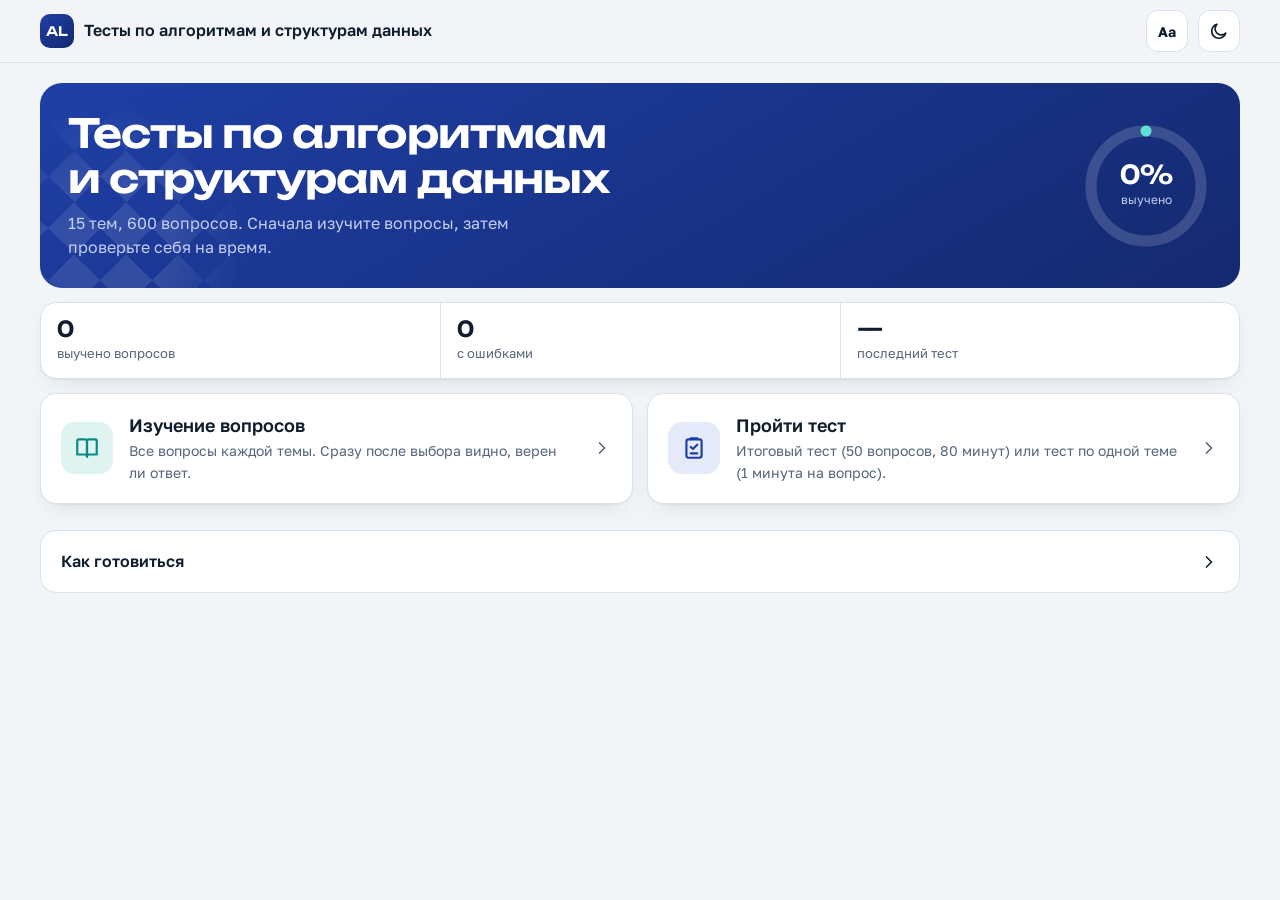
==== commit e480f5b6: "Algoritmlar: har mavzuga 10 ta «bo'sh joyga kod» savoli qo'shildi Co-Authored-By: Claude Opus 5.5 <n" ====
--- a/algoritmlar/index.html
+++ b/algoritmlar/index.html
@@ -302,7 +302,7 @@
 <main class="wrap" id="app"></main>
 <div class="foot hidden" id="foot"><div class="in" id="footin"></div></div>
 <script>
-const DATA=[{"t":"Эффективность алгоритмов и Big-O анализ","s":"Эффективность алгоритмов и Big-O анализ","g":0,"q":[{"q":"Что описывает нотация Big-O?","o":["Верхнюю оценку роста времени работы или памяти алгоритма при увеличении размера входа n","Точное время работы программы в секундах","Количество строк кода в программе","Нижнюю оценку объёма данных на диске"],"c":0},{"q":"Какова временная сложность доступа к элементу массива по индексу?","o":["O(1)","O(n)","O(log n)","O(n²)"],"c":0},{"q":"Какая сложность у одного цикла, проходящего по всем n элементам?","o":["O(n)","O(1)","O(n²)","O(log n)"],"c":0},{"q":"Какая сложность у двух вложенных циклов, каждый из которых проходит n элементов?","o":["O(n²)","O(2n)","O(n)","O(n log n)"],"c":0},{"q":"Какая из сложностей растёт быстрее всего при больших n?","o":["O(2ⁿ)","O(n³)","O(n log n)","O(n²)"],"c":0},{"q":"Как упорядочены сложности по возрастанию?","o":["O(1) < O(log n) < O(n) < O(n log n) < O(n²)","O(log n) < O(1) < O(n) < O(n²) < O(n log n)","O(1) < O(n) < O(log n) < O(n²) < O(n log n)","O(n) < O(1) < O(log n) < O(n log n) < O(n²)"],"c":0},{"q":"Почему в Big-O отбрасывают константы и младшие слагаемые (например, O(3n² + 5n) = O(n²))?","o":["Потому что при больших n определяющим является старший член роста","Потому что константы всегда равны нулю","Потому что Big-O учитывает только память","Потому что так требует синтаксис Python"],"c":0},{"q":"Что такое пространственная (memory) сложность алгоритма?","o":["Оценка объёма дополнительной памяти, необходимой алгоритму в зависимости от n","Размер исходного кода программы","Скорость чтения данных с диска","Количество процессорных ядер"],"c":0},{"q":"Какую сложность обычно имеет алгоритм, который на каждом шаге делит задачу пополам?","o":["O(log n)","O(n²)","O(2ⁿ)","O(n!)"],"c":0},{"q":"Что такое амортизированная сложность O(1) у операции append для списка Python?","o":["Отдельные вызовы могут быть дорогими (расширение массива), но в среднем по серии операций стоимость O(1)","Каждая операция append всегда выполняется ровно за одну машинную команду","Операция append имеет сложность O(n) в среднем","Сложность зависит только от типа элементов"],"c":0},{"q":"Что выведет следующий код?","k":"count = 0\nn = 8\nfor i in range(n):\n    count += 1\nprint(count)","o":["8","64","16","3"],"c":0},{"q":"Что выведет следующий код?","k":"count = 0\nn = 5\nfor i in range(n):\n    for j in range(n):\n        count += 1\nprint(count)","o":["25","10","25.0","5"],"c":0},{"q":"Что выведет следующий код?","k":"count = 0\nn = 64\nwhile n > 1:\n    n //= 2\n    count += 1\nprint(count)","o":["6","32","64","7"],"c":0},{"q":"Что выведет следующий код?","k":"count = 0\nn = 4\nfor i in range(n):\n    for j in range(i):\n        count += 1\nprint(count)","o":["6","16","10","4"],"c":0},{"q":"Что выведет следующий код?","k":"count = 0\nn = 6\nfor i in range(n):\n    count += 1\nfor j in range(n):\n    count += 1\nprint(count)","o":["12","36","6","18"],"c":0},{"q":"Что выведет следующий код?","k":"def f(n):\n    if n <= 1:\n        return 1\n    return f(n - 1) + f(n - 1)\ncalls = 0\ndef g(n):\n    global calls\n    calls += 1\n    if n <= 1:\n        return\n    g(n - 1); g(n - 1)\ng(4)\nprint(calls)","o":["15","8","4","16"],"c":0},{"q":"Что выведет следующий код?","k":"import math\nn = 1024\nprint(int(math.log2(n)), n * int(math.log2(n)))","o":["10 10240","1024 10","10 1024","32 32768"],"c":0},{"q":"Что выведет следующий код?","k":"ops = {\"O(1)\": 1, \"O(log n)\": 10, \"O(n)\": 1000, \"O(n^2)\": 1000000}\nprint([k for k, v in ops.items() if v <= 1000])","o":["['O(1)', 'O(log n)', 'O(n)']","['O(1)', 'O(log n)']","['O(n^2)']","3"],"c":0},{"q":"Что выведет следующий код?","k":"a = [5, 8, 2, 9]\n# доступ по индексу — O(1)\nprint(a[2], a[-1])","o":["2 9","8 9","2 5","5 9"],"c":0},{"q":"Что выведет следующий код?","k":"count = 0\nn = 10\ni = 1\nwhile i < n:\n    i *= 3\n    count += 1\nprint(count)","o":["3","10","4","2"],"c":0},{"q":"Что выведет следующий код?","k":"n = 3\ncount = 0\nfor i in range(n):\n    for j in range(n):\n        for k in range(n):\n            count += 1\nprint(count)","o":["27","9","6","81"],"c":0},{"q":"Что выведет следующий код?","k":"a = list(range(10))\nb = a[:]\nprint(len(b), b is a)","o":["10 False","10 True","0 False","9 False"],"c":0},{"q":"Что выведет следующий код?","k":"import sys\na = []\nsizes = set()\nfor i in range(20):\n    a.append(i)\n    sizes.add(sys.getsizeof(a))\nprint(len(sizes) < 20)","o":["True","False","20","None"],"c":0},{"q":"Что выведет следующий код?","k":"def total(a):\n    s = 0\n    for x in a:\n        s += x\n    return s\nprint(total(range(1, 101)))","o":["5050","100","5000","101"],"c":0},{"q":"Что выведет следующий код?","k":"n = 100\nprint(n * (n + 1) // 2)","o":["5050","10100","5000","100"],"c":0},{"q":"Что выведет следующий код?","k":"def has_dup(a):\n    return len(a) != len(set(a))\nprint(has_dup([3, 1, 4, 1, 5]), has_dup([1, 2, 3]))","o":["True False","False True","True True","1 0"],"c":0},{"q":"Что выведет следующий код?","k":"count = 0\nfor i in range(0, 20, 5):\n    count += 1\nprint(count)","o":["4","20","5","3"],"c":0},{"q":"Что выведет следующий код?","k":"def fib(n):\n    return n if n < 2 else fib(n - 1) + fib(n - 2)\nprint(fib(10))","o":["55","89","10","34"],"c":0},{"q":"Что выведет следующий код?","k":"growth = {\"n\": lambda n: n, \"n^2\": lambda n: n * n, \"2^n\": lambda n: 2 ** n}\nprint({k: f(10) for k, f in growth.items()})","o":["{'n': 10, 'n^2': 100, '2^n': 1024}","{'n': 10, 'n^2': 20, '2^n': 100}","{'n': 10, 'n^2': 100, '2^n': 20}","{'n': 1, 'n^2': 2, '2^n': 10}"],"c":0},{"q":"Какова временная сложность этой функции?","k":"def f(a):\n    for x in a:\n        for y in a:\n            if x + y == 0:\n                return True\n    return False","o":["O(n²)","O(n)","O(log n)","O(n log n)"],"c":0}]},{"t":"Алгоритмы поиска: линейный и бинарный поиск","s":"Алгоритмы поиска: линейный и бинарный поиск","g":0,"q":[{"q":"Как работает линейный поиск?","o":["Последовательно сравнивает искомый элемент с каждым элементом массива, пока не найдёт совпадение","Делит массив пополам и отбрасывает одну из половин","Использует хеш-функцию для вычисления позиции","Сортирует массив и возвращает первый элемент"],"c":0},{"q":"Какова временная сложность линейного поиска в худшем случае?","o":["O(n)","O(log n)","O(1)","O(n²)"],"c":0},{"q":"Какое обязательное условие для применения бинарного поиска?","o":["Массив должен быть отсортирован","Массив должен содержать только уникальные строки","Длина массива должна быть степенью двойки","Массив должен быть пустым"],"c":0},{"q":"Какова временная сложность бинарного поиска?","o":["O(log n)","O(n)","O(n log n)","O(1)"],"c":0},{"q":"Сколько сравнений максимум потребуется бинарному поиску в отсортированном массиве из 1 000 000 элементов?","o":["Около 20","Около 1 000 000","Около 1000","Ровно 2"],"c":0},{"q":"Как вычисляется середина в бинарном поиске?","o":["mid = (low + high) // 2 (или low + (high − low) // 2 для защиты от переполнения)","mid = high − 1","mid = low + 1","mid = случайный индекс"],"c":0},{"q":"Что делает бинарный поиск, если искомое значение больше элемента в середине?","o":["Продолжает поиск в правой половине: low = mid + 1","Продолжает поиск в левой половине: high = mid − 1","Сразу завершает поиск с результатом «не найдено»","Начинает поиск заново с начала массива"],"c":0},{"q":"Какой модуль стандартной библиотеки Python реализует бинарный поиск?","o":["bisect","heapq","random","itertools"],"c":0},{"q":"Когда линейный поиск предпочтительнее бинарного?","o":["Когда данные не отсортированы и поиск выполняется редко, или массив очень мал","Всегда, так как он быстрее","Только для отсортированных массивов","Никогда"],"c":0},{"q":"Какова сложность бинарного поиска по памяти в итеративной реализации?","o":["O(1)","O(n)","O(log n) всегда","O(n²)"],"c":0},{"q":"Что выведет следующий код?","k":"def linear(a, x):\n    for i, v in enumerate(a):\n        if v == x:\n            return i\n    return -1\nprint(linear([7, 3, 9, 3], 3))","o":["1","3","2","-1"],"c":0},{"q":"Что выведет следующий код?","k":"def linear(a, x):\n    for i, v in enumerate(a):\n        if v == x:\n            return i\n    return -1\nprint(linear([7, 3, 9], 5))","o":["-1","0","None","3"],"c":0},{"q":"Что выведет следующий код?","k":"def binary_search(a, x):\n    lo, hi = 0, len(a) - 1\n    while lo <= hi:\n        mid = (lo + hi) // 2\n        if a[mid] == x:\n            return mid\n        if a[mid] < x:\n            lo = mid + 1\n        else:\n            hi = mid - 1\n    return -1\nprint(binary_search([1, 3, 5, 7, 9, 11], 7))","o":["3","4","2","-1"],"c":0},{"q":"Что выведет следующий код?","k":"def binary_search(a, x):\n    lo, hi = 0, len(a) - 1\n    while lo <= hi:\n        mid = (lo + hi) // 2\n        if a[mid] == x:\n            return mid\n        if a[mid] < x:\n            lo = mid + 1\n        else:\n            hi = mid - 1\n    return -1\nprint(binary_search([1, 3, 5, 7, 9, 11], 4))","o":["-1","2","1","None"],"c":0},{"q":"Что выведет следующий код?","k":"a = [2, 4, 6, 8, 10, 12, 14]\nlo, hi = 0, len(a) - 1\nmid = (lo + hi) // 2\nprint(mid, a[mid])","o":["3 8","3 6","4 10","7 14"],"c":0},{"q":"Что выведет следующий код?","k":"a = list(range(0, 100, 2))\nx = 34\nlo, hi, steps = 0, len(a) - 1, 0\nwhile lo <= hi:\n    steps += 1\n    mid = (lo + hi) // 2\n    if a[mid] == x: break\n    if a[mid] < x: lo = mid + 1\n    else: hi = mid - 1\nprint(mid, steps)","o":["17 3","34 1","17 34","17 1"],"c":0},{"q":"Что выведет следующий код?","k":"import bisect\na = [1, 3, 5, 7]\nprint(bisect.bisect_left(a, 5), bisect.bisect_right(a, 5))","o":["2 3","2 2","3 3","1 2"],"c":0},{"q":"Что выведет следующий код?","k":"import bisect\na = [10, 20, 30]\nbisect.insort(a, 25)\nprint(a)","o":["[10, 20, 25, 30]","[10, 20, 30, 25]","[25, 10, 20, 30]","[10, 25, 20, 30]"],"c":0},{"q":"Что выведет следующий код?","k":"import bisect\na = [1, 2, 2, 2, 3]\nprint(bisect.bisect_right(a, 2) - bisect.bisect_left(a, 2))","o":["3","2","1","4"],"c":0},{"q":"Что выведет следующий код?","k":"import math\nfor n in [8, 1000, 10**6]:\n    print(math.ceil(math.log2(n)), end=\" \")","o":["3 10 20","8 1000 1000000","4 100 1000","2 3 6"],"c":0},{"q":"Что выведет следующий код?","k":"a = [5, 1, 4]\nprint(4 in a, a.index(4))","o":["True 2","True 4","False -1","4 2"],"c":0},{"q":"Что выведет следующий код?","k":"def count_cmp(a, x):\n    c = 0\n    for v in a:\n        c += 1\n        if v == x:\n            break\n    return c\nprint(count_cmp([4, 8, 15, 16, 23, 42], 16))","o":["4","3","6","16"],"c":0},{"q":"Что выведет следующий код?","k":"def binary_search(a, x):\n    lo, hi = 0, len(a) - 1\n    while lo <= hi:\n        mid = (lo + hi) // 2\n        if a[mid] == x:\n            return mid\n        if a[mid] < x:\n            lo = mid + 1\n        else:\n            hi = mid - 1\n    return -1\na = [3, 8, 1, 9, 2]\nprint(binary_search(sorted(a), 8))","o":["3","1","-1","8"],"c":0},{"q":"Что выведет следующий код?","k":"def lower_bound(a, x):\n    lo, hi = 0, len(a)\n    while lo < hi:\n        mid = (lo + hi) // 2\n        if a[mid] < x: lo = mid + 1\n        else: hi = mid\n    return lo\nprint(lower_bound([1, 4, 4, 7, 9], 5))","o":["3","2","4","-1"],"c":0},{"q":"Что выведет следующий код?","k":"def rec(a, x, lo, hi):\n    if lo > hi:\n        return -1\n    mid = (lo + hi) // 2\n    if a[mid] == x: return mid\n    if a[mid] < x: return rec(a, x, mid + 1, hi)\n    return rec(a, x, lo, mid - 1)\na = [2, 5, 8, 12, 16, 23]\nprint(rec(a, 23, 0, len(a) - 1))","o":["5","6","-1","23"],"c":0},{"q":"Что выведет следующий код?","k":"def isqrt(n):\n    lo, hi = 0, n\n    while lo < hi:\n        mid = (lo + hi + 1) // 2\n        if mid * mid <= n: lo = mid\n        else: hi = mid - 1\n    return lo\nprint(isqrt(50))","o":["7","25","8","50"],"c":0},{"q":"Что выведет следующий код?","k":"words = [\"apple\", \"kiwi\", \"banana\"]\nres = [w for w in words if \"an\" in w]\nprint(res)","o":["['banana']","['banana', 'apple']","[]","['kiwi']"],"c":0},{"q":"Что выведет следующий код?","k":"a = [3, 7, 7, 2, 7]\nidx = [i for i, v in enumerate(a) if v == 7]\nprint(idx, len(idx))","o":["[1, 2, 4] 3","[1] 1","[7, 7, 7] 3","[2, 3, 5] 3"],"c":0},{"q":"Что выведет следующий код?","k":"def binary_search(a, x):\n    lo, hi = 0, len(a) - 1\n    while lo <= hi:\n        mid = (lo + hi) // 2\n        if a[mid] == x:\n            return mid\n        if a[mid] < x:\n            lo = mid + 1\n        else:\n            hi = mid - 1\n    return -1\nprint(binary_search([], 5), binary_search([5], 5))","o":["-1 0","0 0","-1 -1","None 0"],"c":0},{"q":"Какая строка должна стоять вместо ___ в бинарном поиске?","k":"while lo <= hi:\n    mid = (lo + hi) // 2\n    if a[mid] == x:\n        return mid\n    if a[mid] < x:\n        ___\n    else:\n        hi = mid - 1","o":["lo = mid + 1","hi = mid + 1","lo = mid - 1","mid = mid + 1"],"c":0}]},{"t":"Сложные алгоритмы сортировки: Merge Sort и Quick Sort","s":"Сложные алгоритмы сортировки: Merge Sort и Quick Sort","g":0,"q":[{"q":"На какой парадигме основаны Merge Sort и Quick Sort?","o":["«Разделяй и властвуй» (Divide and Conquer)","Жадные алгоритмы","Динамическое программирование","Полный перебор"],"c":0},{"q":"Какова временная сложность Merge Sort во всех случаях?","o":["O(n log n)","O(n²)","O(n)","O(log n)"],"c":0},{"q":"Какова сложность Quick Sort в худшем случае?","o":["O(n²)","O(n log n)","O(n)","O(log n)"],"c":0},{"q":"Когда возникает худший случай Quick Sort?","o":["Когда опорный элемент (pivot) постоянно оказывается минимальным или максимальным, например на уже отсортированном массиве при выборе крайнего pivot","Когда массив состоит из случайных чисел","Когда длина массива чётная","Когда pivot выбирается случайно"],"c":0},{"q":"Сколько дополнительной памяти требует классический Merge Sort?","o":["O(n)","O(1)","O(n²)","O(log log n)"],"c":0},{"q":"Что такое устойчивая (stable) сортировка?","o":["Сортировка, сохраняющая относительный порядок элементов с равными ключами","Сортировка, которая никогда не ошибается","Сортировка, работающая за O(1)","Сортировка, не использующая сравнения"],"c":0},{"q":"Является ли Merge Sort устойчивой сортировкой?","o":["Да","Нет","Только для строк","Только при чётной длине массива"],"c":0},{"q":"Какой алгоритм используется во встроенных функциях sorted() и list.sort() в Python?","o":["Timsort — гибрид Merge Sort и Insertion Sort","Quick Sort","Bubble Sort","Heap Sort"],"c":0},{"q":"Что делает операция partition в Quick Sort?","o":["Переставляет элементы так, что меньшие pivot оказываются слева, а большие — справа","Сливает два отсортированных массива","Делит массив ровно пополам по индексу","Удаляет повторяющиеся элементы"],"c":0},{"q":"Какой основной шаг выполняет Merge Sort после рекурсивной сортировки половин?","o":["Слияние (merge) двух отсортированных половин в один отсортированный массив","Выбор опорного элемента","Обмен соседних элементов","Построение кучи"],"c":0},{"q":"Что выведет следующий код?","k":"def merge(a, b):\n    res, i, j = [], 0, 0\n    while i < len(a) and j < len(b):\n        if a[i] <= b[j]:\n            res.append(a[i]); i += 1\n        else:\n            res.append(b[j]); j += 1\n    return res + a[i:] + b[j:]\nprint(merge([1, 4, 7], [2, 3, 9]))","o":["[1, 2, 3, 4, 7, 9]","[1, 4, 7, 2, 3, 9]","[1, 2, 3, 4, 9, 7]","[9, 7, 4, 3, 2, 1]"],"c":0},{"q":"Что выведет следующий код?","k":"def merge(a, b):\n    res, i, j = [], 0, 0\n    while i < len(a) and j < len(b):\n        if a[i] <= b[j]:\n            res.append(a[i]); i += 1\n        else:\n            res.append(b[j]); j += 1\n    return res + a[i:] + b[j:]\nprint(merge([], [5, 6]))","o":["[5, 6]","[]","[5]","None"],"c":0},{"q":"Что выведет следующий код?","k":"def merge(a, b):\n    res, i, j = [], 0, 0\n    while i < len(a) and j < len(b):\n        if a[i] <= b[j]:\n            res.append(a[i]); i += 1\n        else:\n            res.append(b[j]); j += 1\n    return res + a[i:] + b[j:]\ndef merge_sort(a):\n    if len(a) <= 1:\n        return a\n    m = len(a) // 2\n    return merge(merge_sort(a[:m]), merge_sort(a[m:]))\nprint(merge_sort([5, 2, 9, 1, 5, 6]))","o":["[1, 2, 5, 5, 6, 9]","[1, 2, 5, 6, 9]","[9, 6, 5, 5, 2, 1]","[5, 2, 9, 1, 5, 6]"],"c":0},{"q":"Что выведет следующий код?","k":"a = [8, 3, 5, 1]\nm = len(a) // 2\nprint(a[:m], a[m:])","o":["[8, 3] [5, 1]","[8] [3, 5, 1]","[8, 3, 5] [1]","[3, 8] [1, 5]"],"c":0},{"q":"Что выведет следующий код?","k":"def quick_sort(a):\n    if len(a) <= 1:\n        return a\n    pivot = a[0]\n    left = [x for x in a[1:] if x < pivot]\n    right = [x for x in a[1:] if x >= pivot]\n    return quick_sort(left) + [pivot] + quick_sort(right)\nprint(quick_sort([3, 6, 1, 8, 2]))","o":["[1, 2, 3, 6, 8]","[3, 6, 1, 8, 2]","[8, 6, 3, 2, 1]","[1, 2, 6, 3, 8]"],"c":0},{"q":"Что выведет следующий код?","k":"a = [4, 7, 1, 9, 3]\npivot = a[0]\nleft = [x for x in a if x < pivot]\nright = [x for x in a if x > pivot]\nprint(left, right)","o":["[1, 3] [7, 9]","[7, 9] [1, 3]","[1, 3, 4] [7, 9]","[1] [3, 7, 9]"],"c":0},{"q":"Что выведет следующий код?","k":"calls = 0\ndef ms(a):\n    global calls\n    calls += 1\n    if len(a) <= 1:\n        return a\n    m = len(a) // 2\n    return sorted(ms(a[:m]) + ms(a[m:]))\nms([4, 3, 2, 1])\nprint(calls)","o":["7","4","3","8"],"c":0},{"q":"Что выведет следующий код?","k":"data = [(\"Ann\", 3), (\"Bob\", 1), (\"Cid\", 3), (\"Dan\", 2)]\nprint([n for n, s in sorted(data, key=lambda t: t[1])])","o":["['Bob', 'Dan', 'Ann', 'Cid']","['Bob', 'Dan', 'Cid', 'Ann']","['Ann', 'Cid', 'Dan', 'Bob']","['Bob', 'Dan', 'Ann']"],"c":0},{"q":"Что выведет следующий код?","k":"a = [5, 2, 8, 1]\nb = sorted(a)\na.sort(reverse=True)\nprint(b, a)","o":["[1, 2, 5, 8] [8, 5, 2, 1]","[1, 2, 5, 8] [1, 2, 5, 8]","[8, 5, 2, 1] [1, 2, 5, 8]","None [8, 5, 2, 1]"],"c":0},{"q":"Что выведет следующий код?","k":"words = [\"banana\", \"kiwi\", \"apple\", \"fig\"]\nprint(sorted(words, key=len))","o":["['fig', 'kiwi', 'apple', 'banana']","['apple', 'banana', 'fig', 'kiwi']","['banana', 'apple', 'kiwi', 'fig']","['fig', 'kiwi', 'banana', 'apple']"],"c":0},{"q":"Что выведет следующий код?","k":"def partition(a, lo, hi):\n    pivot = a[hi]\n    i = lo\n    for j in range(lo, hi):\n        if a[j] < pivot:\n            a[i], a[j] = a[j], a[i]\n            i += 1\n    a[i], a[hi] = a[hi], a[i]\n    return i\na = [7, 2, 9, 4, 5]\np = partition(a, 0, 4)\nprint(p, a)","o":["2 [2, 4, 5, 7, 9]","4 [7, 2, 9, 4, 5]","2 [2, 4, 9, 7, 5]","5 [2, 4, 7, 9, 5]"],"c":0},{"q":"Что выведет следующий код?","k":"import math\nn = 16\nprint(int(math.log2(n)), n * int(math.log2(n)))","o":["4 64","16 256","2 32","8 128"],"c":0},{"q":"Что выведет следующий код?","k":"comparisons = 0\ndef cmp_merge(a, b):\n    global comparisons\n    res = []\n    while a and b:\n        comparisons += 1\n        res.append(a.pop(0) if a[0] <= b[0] else b.pop(0))\n    return res + a + b\ncmp_merge([1, 2, 3], [4, 5, 6])\nprint(comparisons)","o":["3","6","5","1"],"c":0},{"q":"Что выведет следующий код?","k":"def quick_sort(a):\n    if len(a) <= 1:\n        return a\n    pivot = a[0]\n    left = [x for x in a[1:] if x < pivot]\n    right = [x for x in a[1:] if x >= pivot]\n    return quick_sort(left) + [pivot] + quick_sort(right)\ndepth = 0\ndef qs_depth(a, d=1):\n    global depth\n    depth = max(depth, d)\n    if len(a) <= 1:\n        return\n    p = a[0]\n    qs_depth([x for x in a[1:] if x < p], d + 1)\n    qs_depth([x for x in a[1:] if x >= p], d + 1)\nqs_depth([1, 2, 3, 4, 5])\nprint(depth)","o":["5","3","1","2"],"c":0},{"q":"Что выведет следующий код?","k":"a = [3, 1, 2]\nb = a.sort()\nprint(b, a)","o":["None [1, 2, 3]","[1, 2, 3] [1, 2, 3]","[1, 2, 3] [3, 1, 2]","None [3, 1, 2]"],"c":0},{"q":"Что выведет следующий код?","k":"nums = [10, -3, 7, -8]\nprint(sorted(nums, key=abs))","o":["[-3, 7, -8, 10]","[-8, -3, 7, 10]","[10, 7, -3, -8]","[-3, -8, 7, 10]"],"c":0},{"q":"Что выведет следующий код?","k":"students = {\"Али\": 85, \"Вера\": 92, \"Олег\": 78}\ntop = sorted(students, key=students.get, reverse=True)\nprint(top[0])","o":["Вера","Олег","92","Али"],"c":0},{"q":"Что выведет следующий код?","k":"def is_sorted(a):\n    return all(a[i] <= a[i + 1] for i in range(len(a) - 1))\nprint(is_sorted([1, 2, 2, 5]), is_sorted([3, 1]))","o":["True False","False True","True True","1 0"],"c":0},{"q":"Что выведет следующий код?","k":"import heapq\nprint(heapq.nsmallest(3, [9, 4, 7, 1, 8]))","o":["[1, 4, 7]","[9, 8, 7]","[1, 4]","[4, 7, 1]"],"c":0},{"q":"Какая строка должна стоять вместо ___, чтобы функция merge_sort работала правильно?","k":"def merge_sort(a):\n    if len(a) <= 1:\n        return a\n    m = len(a) // 2\n    ___","o":["return merge(merge_sort(a[:m]), merge_sort(a[m:]))","return merge_sort(a[:m]) + merge_sort(a[m:])","return merge(a[:m], a[m:])","return sorted(a[:m])"],"c":0}]},{"t":"Линейные структуры данных: стек, очередь, связный список","s":"Линейные структуры данных: стек, очередь, связный список","g":0,"q":[{"q":"По какому принципу работает стек (Stack)?","o":["LIFO — последним пришёл, первым ушёл","FIFO — первым пришёл, первым ушёл","Элементы извлекаются в случайном порядке","Элементы извлекаются по приоритету"],"c":0},{"q":"По какому принципу работает очередь (Queue)?","o":["FIFO — первым пришёл, первым ушёл","LIFO — последним пришёл, первым ушёл","Извлекается минимальный элемент","Извлекается элемент из середины"],"c":0},{"q":"Какие основные операции у стека?","o":["push (добавить на вершину), pop (снять с вершины), peek/top (посмотреть вершину)","enqueue и dequeue","insert в середину и sort","union и find"],"c":0},{"q":"Из чего состоит узел (node) односвязного списка?","o":["Из значения (data) и ссылки на следующий узел (next)","Только из значения","Из значения и индекса в массиве","Из двух значений и ключа хеша"],"c":0},{"q":"Какова сложность вставки элемента в начало односвязного списка?","o":["O(1)","O(n)","O(log n)","O(n²)"],"c":0},{"q":"Какова сложность доступа к k-му элементу связного списка?","o":["O(k), т.е. O(n) в худшем случае","O(1)","O(log n)","O(n²)"],"c":0},{"q":"Чем двусвязный список отличается от односвязного?","o":["Каждый узел хранит ссылки и на следующий, и на предыдущий узел","Он хранит элементы в двух массивах","Он не может содержать более двух элементов","Он всегда отсортирован"],"c":0},{"q":"Почему list.pop(0) в Python неэффективен для очереди?","o":["Потому что удаление из начала массива сдвигает все элементы — O(n)","Потому что pop(0) удаляет последний элемент","Потому что pop(0) запрещён в Python","Потому что он возвращает случайный элемент"],"c":0},{"q":"Какую структуру из модуля collections лучше использовать для очереди?","o":["deque","Counter","namedtuple","OrderedDict"],"c":0},{"q":"Какое преимущество связного списка перед массивом?","o":["Быстрая вставка и удаление при известном узле без сдвига остальных элементов","Быстрый доступ по индексу за O(1)","Меньший расход памяти на каждый элемент","Автоматическая сортировка элементов"],"c":0},{"q":"Что выведет следующий код?","k":"stack = []\nstack.append(1); stack.append(2); stack.append(3)\nprint(stack.pop(), stack)","o":["3 [1, 2]","1 [2, 3]","3 [1, 2, 3]","[1, 2] 3"],"c":0},{"q":"Что выведет следующий код?","k":"from collections import deque\nq = deque()\nq.append(\"A\"); q.append(\"B\"); q.append(\"C\")\nprint(q.popleft(), list(q))","o":["A ['B', 'C']","C ['A', 'B']","A ['A', 'B', 'C']","B ['A', 'C']"],"c":0},{"q":"Что выведет следующий код?","k":"s = []\nfor x in [5, 6, 7]:\n    s.append(x)\ns.pop()\ns.append(9)\nprint(s[-1], len(s))","o":["9 3","7 3","9 4","5 2"],"c":0},{"q":"Что выведет следующий код?","k":"from collections import deque\nq = deque([1, 2, 3])\nq.appendleft(0)\nq.pop()\nprint(list(q))","o":["[0, 1, 2]","[1, 2, 3]","[0, 1, 2, 3]","[2, 3]"],"c":0},{"q":"Что выведет следующий код?","k":"class Node:\n    def __init__(self, val, next=None):\n        self.val = val\n        self.next = next\nhead = Node(1, Node(2, Node(3)))\nprint(head.next.val)","o":["2","1","3","None"],"c":0},{"q":"Что выведет следующий код?","k":"class Node:\n    def __init__(self, val, next=None):\n        self.val = val\n        self.next = next\nhead = Node(1, Node(2, Node(3)))\nvals = []\ncur = head\nwhile cur:\n    vals.append(cur.val)\n    cur = cur.next\nprint(vals)","o":["[1, 2, 3]","[3, 2, 1]","[1]","[1, 2]"],"c":0},{"q":"Что выведет следующий код?","k":"class Node:\n    def __init__(self, val, next=None):\n        self.val = val\n        self.next = next\nhead = Node(2, Node(3))\nhead = Node(1, head)\nprint(head.val, head.next.val)","o":["1 2","2 3","1 3","3 1"],"c":0},{"q":"Что выведет следующий код?","k":"class Node:\n    def __init__(self, val, next=None):\n        self.val = val\n        self.next = next\ndef length(h):\n    n = 0\n    while h:\n        n += 1\n        h = h.next\n    return n\nprint(length(Node(4, Node(5, Node(6, Node(7))))))","o":["4","3","7","22"],"c":0},{"q":"Что выведет следующий код?","k":"class Node:\n    def __init__(self, val, next=None):\n        self.val = val\n        self.next = next\ndef reverse(h):\n    prev = None\n    while h:\n        h.next, prev, h = prev, h, h.next\n    return prev\nh = reverse(Node(1, Node(2, Node(3))))\nprint(h.val, h.next.val, h.next.next.val)","o":["3 2 1","1 2 3","3 1 2","3 2 None"],"c":0},{"q":"Что выведет следующий код?","k":"class Node:\n    def __init__(self, val, next=None):\n        self.val = val\n        self.next = next\nhead = Node(1, Node(2, Node(3, Node(4))))\nhead.next = head.next.next\ncur, out = head, []\nwhile cur:\n    out.append(cur.val); cur = cur.next\nprint(out)","o":["[1, 3, 4]","[1, 2, 3, 4]","[1, 2, 4]","[2, 3, 4]"],"c":0},{"q":"Что выведет следующий код?","k":"def balanced(s):\n    st = []\n    pairs = {\")\": \"(\", \"]\": \"[\"}\n    for ch in s:\n        if ch in \"([\":\n            st.append(ch)\n        elif ch in \")]\":\n            if not st or st.pop() != pairs[ch]:\n                return False\n    return not st\nprint(balanced(\"([])\"), balanced(\"(]\"), balanced(\"((\"))","o":["True False False","True True False","False False False","True False True"],"c":0},{"q":"Что выведет следующий код?","k":"def rpn(tokens):\n    st = []\n    for t in tokens:\n        if t in \"+-*\":\n            b, a = st.pop(), st.pop()\n            st.append(a + b if t == \"+\" else a - b if t == \"-\" else a * b)\n        else:\n            st.append(int(t))\n    return st[0]\nprint(rpn([\"3\", \"4\", \"+\", \"2\", \"*\"]))","o":["14","11","24","10"],"c":0},{"q":"Что выведет следующий код?","k":"s = \"stack\"\nst = list(s)\nr = \"\"\nwhile st:\n    r += st.pop()\nprint(r)","o":["kcats","stack","s","kcat"],"c":0},{"q":"Что выведет следующий код?","k":"from collections import deque\nq = deque(maxlen=3)\nfor i in range(5):\n    q.append(i)\nprint(list(q))","o":["[2, 3, 4]","[0, 1, 2]","[0, 1, 2, 3, 4]","[4, 3, 2]"],"c":0},{"q":"Что выведет следующий код?","k":"from collections import deque\nd = deque([1, 2, 3, 4])\nd.rotate(1)\nprint(list(d))","o":["[4, 1, 2, 3]","[2, 3, 4, 1]","[1, 2, 3, 4]","[3, 4, 1, 2]"],"c":0},{"q":"Что выведет следующий код?","k":"queue = [\"a\", \"b\", \"c\"]\nqueue.append(\"d\")\nfirst = queue.pop(0)\nprint(first, queue)","o":["a ['b', 'c', 'd']","d ['a', 'b', 'c']","a ['a', 'b', 'c', 'd']","c ['a', 'b', 'd']"],"c":0},{"q":"Что выведет следующий код?","k":"class Node:\n    def __init__(self, val, next=None):\n        self.val = val\n        self.next = next\ndef find(h, x):\n    i = 0\n    while h:\n        if h.val == x:\n            return i\n        h, i = h.next, i + 1\n    return -1\nprint(find(Node(10, Node(20, Node(30))), 30), find(Node(10), 5))","o":["2 -1","3 0","30 -1","2 0"],"c":0},{"q":"Что выведет следующий код?","k":"st = []\nops = [\"push 4\", \"push 7\", \"pop\", \"push 1\", \"push 8\", \"pop\", \"pop\"]\nfor op in ops:\n    if op.startswith(\"push\"):\n        st.append(int(op.split()[1]))\n    else:\n        st.pop()\nprint(st)","o":["[4]","[4, 7]","[]","[8]"],"c":0},{"q":"Что выведет следующий код?","k":"class Stack:\n    def __init__(self): self.items = []\n    def push(self, x): self.items.append(x)\n    def pop(self): return self.items.pop()\n    def peek(self): return self.items[-1]\n    def empty(self): return not self.items\ns = Stack()\ns.push(3); s.push(5)\nprint(s.peek(), s.pop(), s.peek(), s.empty())","o":["5 5 3 False","3 5 5 True","5 3 3 False","5 5 5 False"],"c":0},{"q":"Какая строка должна стоять вместо ___, чтобы добавить новый узел в начало списка?","k":"class Node:\n    def __init__(self, val, next=None):\n        self.val = val\n        self.next = next\ndef push_front(head, val):\n    ___","o":["return Node(val, head)","head.next = Node(val)","return Node(head, val)","head.val = val"],"c":0}]},{"t":"Хеш-таблицы и множества","s":"Хеш-таблицы и множества","g":0,"q":[{"q":"Что такое хеш-функция?","o":["Функция, преобразующая ключ в число (хеш), по которому определяется ячейка таблицы","Функция сортировки ключей","Функция шифрования паролей с ключом","Функция удаления дубликатов"],"c":0},{"q":"Какова средняя сложность поиска, вставки и удаления в хеш-таблице?","o":["O(1)","O(n)","O(log n)","O(n log n)"],"c":0},{"q":"Что такое коллизия в хеш-таблице?","o":["Ситуация, когда два разных ключа получают одинаковый индекс (хеш)","Ситуация, когда таблица полностью пуста","Удаление элемента из таблицы","Ошибка при сортировке ключей"],"c":0},{"q":"Какой способ разрешения коллизий хранит в каждой ячейке список элементов?","o":["Метод цепочек (separate chaining)","Открытая адресация с линейным пробированием","Бинарный поиск","Сортировка вставками"],"c":0},{"q":"Что такое коэффициент заполнения (load factor)?","o":["Отношение числа элементов к числу ячеек таблицы","Число коллизий","Размер одного ключа в байтах","Количество операций удаления"],"c":0},{"q":"Что происходит при превышении допустимого коэффициента заполнения?","o":["Таблица увеличивается (rehashing), и все элементы перераспределяются","Новые элементы перестают добавляться","Таблица сортируется","Удаляются старые элементы"],"c":0},{"q":"Какова сложность поиска в хеш-таблице в худшем случае (все ключи в одной ячейке)?","o":["O(n)","O(1)","O(log n)","O(n²)"],"c":0},{"q":"Какие объекты могут быть ключами словаря dict в Python?","o":["Только хешируемые (неизменяемые) объекты: int, str, tuple и т.п.","Любые объекты, включая list и dict","Только целые числа","Только строки"],"c":0},{"q":"Чем множество set отличается от списка list?","o":["set хранит только уникальные элементы без порядка и проверяет принадлежность за O(1)","set хранит элементы в отсортированном порядке","set допускает дубликаты","set обращается к элементам по индексу"],"c":0},{"q":"Какая сложность проверки x in lst для списка и x in s для множества?","o":["Для списка O(n), для множества O(1) в среднем","Для обоих O(1)","Для списка O(1), для множества O(n)","Для обоих O(log n)"],"c":0},{"q":"Что выведет следующий код?","k":"d = {\"a\": 1, \"b\": 2}\nd[\"c\"] = 3\nd[\"a\"] = 10\nprint(d)","o":["{'a': 10, 'b': 2, 'c': 3}","{'a': 1, 'b': 2, 'c': 3}","{'b': 2, 'c': 3, 'a': 10}","{'a': 1, 'b': 2, 'c': 3, 'a': 10}"],"c":0},{"q":"Что выведет следующий код?","k":"s = set([3, 1, 3, 2, 1])\nprint(len(s))","o":["3","5","2","1"],"c":0},{"q":"Что выведет следующий код?","k":"a = {1, 2, 3, 4}\nb = {3, 4, 5}\nprint(a & b, a | b == {1, 2, 3, 4, 5})","o":["{3, 4} True","{1, 2} True","{3, 4} False","{5} True"],"c":0},{"q":"Что выведет следующий код?","k":"a = {1, 2, 3, 4}\nb = {3, 4, 5}\nprint(sorted(a - b), sorted(a ^ b))","o":["[1, 2] [1, 2, 5]","[3, 4] [1, 2]","[1, 2] [3, 4]","[5] [1, 2, 5]"],"c":0},{"q":"Что выведет следующий код?","k":"def h(key, size):\n    return sum(ord(c) for c in key) % size\nprint(h(\"ab\", 10))","o":["5","195","1","9"],"c":0},{"q":"Что выведет следующий код?","k":"size = 7\nkeys = [10, 17, 24, 5]\nprint([k % size for k in keys])","o":["[3, 3, 3, 5]","[10, 17, 24, 5]","[1, 2, 3, 4]","[3, 0, 3, 5]"],"c":0},{"q":"Что выведет следующий код?","k":"table = [[] for _ in range(5)]\nfor k in [12, 7, 22, 3]:\n    table[k % 5].append(k)\nprint(table[2])","o":["[12, 7, 22]","[22]","[12]","[]"],"c":0},{"q":"Что выведет следующий код?","k":"size = 5\ntable = [None] * size\nfor k in [5, 10, 15]:\n    i = k % size\n    while table[i] is not None:\n        i = (i + 1) % size\n    table[i] = k\nprint(table)","o":["[5, 10, 15, None, None]","[15, None, None, None, None]","[5, 10, 15]","[None, None, 5, 10, 15]"],"c":0},{"q":"Что выведет следующий код?","k":"n, cap = 6, 8\nprint(n / cap, n / cap > 0.75)","o":["0.75 False","0.75 True","1.33 False","6 False"],"c":0},{"q":"Что выведет следующий код?","k":"d = {}\nwords = \"кот пёс кот кот пёс\".split()\nfor w in words:\n    d[w] = d.get(w, 0) + 1\nprint(d)","o":["{'кот': 3, 'пёс': 2}","{'кот': 1, 'пёс': 1}","{'кот': 2, 'пёс': 3}","{'пёс': 2, 'кот': 3, 'кот': 1}"],"c":0},{"q":"Что выведет следующий код?","k":"from collections import Counter\nc = Counter(\"abracadabra\")\nprint(c.most_common(2))","o":["[('a', 5), ('b', 2)]","[('b', 2), ('r', 2)]","[('a', 4), ('b', 2)]","[('a', 2), ('b', 5)]"],"c":0},{"q":"Что выведет следующий код?","k":"def two_sum(a, t):\n    seen = {}\n    for i, x in enumerate(a):\n        if t - x in seen:\n            return [seen[t - x], i]\n        seen[x] = i\nprint(two_sum([2, 7, 11, 15], 9))","o":["[0, 1]","[2, 7]","[1, 0]","None"],"c":0},{"q":"Что выведет следующий код?","k":"d = {\"x\": 1}\nprint(d.get(\"y\"), d.get(\"y\", 0), \"x\" in d)","o":["None 0 True","KeyError","0 0 True","None None False"],"c":0},{"q":"Что выведет следующий код?","k":"try:\n    d = {[1, 2]: \"a\"}\n    print(\"ok\")\nexcept TypeError:\n    print(\"TypeError\")","o":["TypeError","ok","KeyError","a"],"c":0},{"q":"Что выведет следующий код?","k":"d = {(1, 2): \"точка\"}\nprint(d[(1, 2)])","o":["точка","(1, 2)","TypeError","1"],"c":0},{"q":"Что выведет следующий код?","k":"print(hash(42) == hash(42), hash(\"a\") == hash(\"a\"))","o":["True True","False False","True False","42 a"],"c":0},{"q":"Что выведет следующий код?","k":"a = [4, 1, 4, 2, 1, 4]\nseen, res = set(), []\nfor x in a:\n    if x not in seen:\n        seen.add(x); res.append(x)\nprint(res)","o":["[4, 1, 2]","[1, 2, 4]","[4, 1, 4, 2, 1, 4]","[2]"],"c":0},{"q":"Что выведет следующий код?","k":"d = {\"b\": 2, \"a\": 1, \"c\": 3}\nd.pop(\"a\")\nprint(list(d.keys()), len(d))","o":["['b', 'c'] 2","['a', 'b', 'c'] 3","['b', 'a', 'c'] 2","['c', 'b'] 2"],"c":0},{"q":"Что выведет следующий код?","k":"from collections import defaultdict\ng = defaultdict(list)\nfor k, v in [(\"a\", 1), (\"b\", 2), (\"a\", 3)]:\n    g[k].append(v)\nprint(dict(g))","o":["{'a': [1, 3], 'b': [2]}","{'a': 3, 'b': 2}","{'a': [1], 'b': [2], 'a': [3]}","{'a': 4, 'b': 2}"],"c":0},{"q":"Какую структуру данных нужно вставить вместо ___, чтобы проверка x in seen выполнялась за O(1)?","k":"seen = ___\nfor x in data:\n    if x in seen:\n        print(\"дубликат:\", x)\n    seen.add(x)","o":["set()","[]","()","\"\""],"c":0}]},{"t":"Стеки и очереди: планирование задач и функция undo","s":"Стеки и очереди: планирование задач и функция undo","g":0,"q":[{"q":"Какая структура данных используется для реализации функции «Отменить» (undo)?","o":["Стек: последнее действие отменяется первым","Очередь: первое действие отменяется первым","Хеш-таблица","Бинарное дерево поиска"],"c":0},{"q":"Как обычно реализуют пару функций undo/redo?","o":["Двумя стеками: при undo действие переносится из стека undo в стек redo, и наоборот","Одной очередью","Одним отсортированным массивом","Двумя хеш-таблицами"],"c":0},{"q":"Что происходит со стеком redo, когда пользователь выполняет новое действие после undo?","o":["Стек redo очищается","Стек redo удваивается","Новое действие добавляется в стек redo","Стек redo сортируется"],"c":0},{"q":"Какая структура используется в планировщике задач с обработкой в порядке поступления?","o":["Очередь (FIFO)","Стек (LIFO)","Множество","Граф"],"c":0},{"q":"Как работает алгоритм планирования Round Robin?","o":["Каждая задача получает квант времени; незавершённая задача возвращается в конец очереди","Сначала выполняется самая длинная задача","Задачи выполняются в случайном порядке","Выполняется только первая задача"],"c":0},{"q":"Где в программировании используется стек вызовов (call stack)?","o":["Для хранения контекста вызовов функций, включая рекурсию","Для хранения файлов на диске","Для сортировки массивов","Для хранения глобальных переменных"],"c":0},{"q":"Какая ошибка возникает при слишком глубокой рекурсии в Python?","o":["RecursionError (переполнение стека вызовов)","IndexError","KeyError","ZeroDivisionError"],"c":0},{"q":"Какая структура данных подходит для кнопки «Назад» в браузере?","o":["Стек посещённых страниц","Очередь посещённых страниц","Множество страниц","Хеш-таблица с ключом URL"],"c":0},{"q":"Что такое двусторонняя очередь (deque)?","o":["Структура, позволяющая добавлять и удалять элементы с обоих концов за O(1)","Очередь, хранящая только два элемента","Две независимые очереди","Стек, который нельзя очистить"],"c":0},{"q":"Какая структура данных подходит для буфера печати (принтер обрабатывает документы по очереди)?","o":["Очередь","Стек","Дерево","Множество"],"c":0},{"q":"Что выведет следующий код?","k":"undo, redo = [], []\ntext = \"\"\nfor ch in \"abc\":\n    undo.append(text); text += ch\ntext = undo.pop()\nprint(text)","o":["ab","abc","a","c"],"c":0},{"q":"Что выведет следующий код?","k":"undo = [\"\", \"a\", \"ab\"]\nredo = []\nstate = \"abc\"\nredo.append(state); state = undo.pop()\nredo.append(state); state = undo.pop()\nprint(state, redo)","o":["a ['abc', 'ab']","ab ['abc']","abc []","a ['ab', 'abc']"],"c":0},{"q":"Что выведет следующий код?","k":"undo, redo = [], []\ndef do(action):\n    undo.append(action); redo.clear()\ndef undo_():\n    redo.append(undo.pop())\ndo(\"A\"); do(\"B\"); undo_(); do(\"C\")\nprint(undo, redo)","o":["['A', 'C'] []","['A', 'B', 'C'] []","['A', 'C'] ['B']","['C'] ['A', 'B']"],"c":0},{"q":"Что выведет следующий код?","k":"from collections import deque\ntasks = deque([\"T1\", \"T2\", \"T3\"])\norder = []\nwhile tasks:\n    order.append(tasks.popleft())\nprint(order)","o":["['T1', 'T2', 'T3']","['T3', 'T2', 'T1']","['T1']","['T2', 'T3', 'T1']"],"c":0},{"q":"Что выведет следующий код?","k":"from collections import deque\nq = deque([(\"A\", 3), (\"B\", 1)])\nquantum, log = 2, []\nwhile q:\n    name, t = q.popleft()\n    log.append(name)\n    if t > quantum:\n        q.append((name, t - quantum))\nprint(\"\".join(log))","o":["ABA","AB","BA","ABBA"],"c":0},{"q":"Что выведет следующий код?","k":"from collections import deque\nq = deque([(\"P1\", 5), (\"P2\", 2), (\"P3\", 3)])\nquantum, time, finish = 2, 0, {}\nwhile q:\n    p, t = q.popleft()\n    run = min(t, quantum); time += run\n    if t > quantum:\n        q.append((p, t - quantum))\n    else:\n        finish[p] = time\nprint(finish)","o":["{'P2': 4, 'P3': 9, 'P1': 10}","{'P1': 5, 'P2': 2, 'P3': 3}","{'P2': 2, 'P3': 5, 'P1': 10}","{'P2': 4, 'P3': 7, 'P1': 10}"],"c":0},{"q":"Что выведет следующий код?","k":"back = []\ncurrent = \"home\"\nfor page in [\"news\", \"sport\", \"weather\"]:\n    back.append(current); current = page\ncurrent = back.pop()\ncurrent = back.pop()\nprint(current, back)","o":["news ['home']","weather ['home']","news []","sport ['home', 'news']"],"c":0},{"q":"Что выведет следующий код?","k":"def depth(n):\n    return 0 if n == 0 else 1 + depth(n - 1)\nprint(depth(50))","o":["50","49","RecursionError","0"],"c":0},{"q":"Что выведет следующий код?","k":"import sys\ndef f(n):\n    return f(n + 1)\ntry:\n    f(0)\nexcept RecursionError:\n    print(\"stack overflow\")","o":["stack overflow","0","RecursionError: f","None"],"c":0},{"q":"Что выведет следующий код?","k":"import heapq\ntasks = []\nheapq.heappush(tasks, (3, \"почта\"))\nheapq.heappush(tasks, (1, \"сервер\"))\nheapq.heappush(tasks, (2, \"отчёт\"))\nprint([heapq.heappop(tasks)[1] for _ in range(3)])","o":["['сервер', 'отчёт', 'почта']","['почта', 'сервер', 'отчёт']","['почта', 'отчёт', 'сервер']","['отчёт', 'сервер', 'почта']"],"c":0},{"q":"Что выведет следующий код?","k":"from collections import deque\nprinter = deque()\nfor doc in [\"d1\", \"d2\", \"d3\"]:\n    printer.append(doc)\nprinter.popleft()\nprinter.append(\"d4\")\nprint(list(printer))","o":["['d2', 'd3', 'd4']","['d1', 'd2', 'd3', 'd4']","['d1', 'd2', 'd3']","['d4', 'd3', 'd2']"],"c":0},{"q":"Что выведет следующий код?","k":"calls = []\ndef a(): calls.append(\"a\"); b(); calls.append(\"a-end\")\ndef b(): calls.append(\"b\"); c(); calls.append(\"b-end\")\ndef c(): calls.append(\"c\")\na()\nprint(\" \".join(calls))","o":["a b c b-end a-end","a b c a-end b-end","c b a b-end a-end","a a-end b b-end c"],"c":0},{"q":"Что выведет следующий код?","k":"def next_greater(a):\n    res, st = [-1] * len(a), []\n    for i, x in enumerate(a):\n        while st and a[st[-1]] < x:\n            res[st.pop()] = x\n        st.append(i)\n    return res\nprint(next_greater([2, 1, 3, 2]))","o":["[3, 3, -1, -1]","[1, 3, 2, -1]","[3, 3, -1, 3]","[-1, 2, 1, 3]"],"c":0},{"q":"Что выведет следующий код?","k":"class Editor:\n    def __init__(self):\n        self.text, self.hist = \"\", []\n    def type(self, s):\n        self.hist.append(self.text); self.text += s\n    def undo(self):\n        if self.hist: self.text = self.hist.pop()\ne = Editor()\ne.type(\"Hello\"); e.type(\" World\"); e.type(\"!\")\ne.undo(); e.undo(); e.undo(); e.undo()\nprint(repr(e.text))","o":["''","'Hello'","'Hello World'","None"],"c":0},{"q":"Что выведет следующий код?","k":"from collections import deque\nd = deque()\nd.append(1); d.appendleft(2); d.append(3); d.appendleft(4)\nprint(list(d), d.pop(), d.popleft())","o":["[4, 2, 1, 3] 3 4","[1, 2, 3, 4] 4 1","[4, 2, 1, 3] 4 3","[2, 4, 1, 3] 3 2"],"c":0},{"q":"Что выведет следующий код?","k":"def simplify(path):\n    st = []\n    for part in path.split(\"/\"):\n        if part == \"..\":\n            if st: st.pop()\n        elif part and part != \".\":\n            st.append(part)\n    return \"/\" + \"/\".join(st)\nprint(simplify(\"/home/user/../docs/./file\"))","o":["/home/docs/file","/home/user/docs/file","/docs/file","/home/user/../docs/file"],"c":0},{"q":"Что выведет следующий код?","k":"from collections import deque\nq = deque()\nfor t in range(1, 6):\n    q.append(t)\n    while q and q[0] < t - 2:\n        q.popleft()\nprint(list(q))","o":["[3, 4, 5]","[1, 2, 3, 4, 5]","[5]","[4, 5]"],"c":0},{"q":"Что выведет следующий код?","k":"history = [\"open\", \"edit\", \"save\", \"close\"]\nundo_stack = history[:]\nundone = [undo_stack.pop() for _ in range(2)]\nprint(undone, undo_stack)","o":["['close', 'save'] ['open', 'edit']","['open', 'edit'] ['save', 'close']","['close'] ['open', 'edit', 'save']","['save', 'close'] ['open', 'edit']"],"c":0},{"q":"Что выведет следующий код?","k":"jobs = [(\"A\", 4), (\"B\", 1), (\"C\", 3)]\norder = sorted(jobs, key=lambda j: j[1])\nt, waits = 0, []\nfor name, d in order:\n    waits.append(t); t += d\nprint([n for n, _ in order], sum(waits))","o":["['B', 'C', 'A'] 5","['A', 'B', 'C'] 8","['B', 'C', 'A'] 8","['B', 'C', 'A'] 4"],"c":0},{"q":"Какую строку нужно вставить вместо ___, чтобы реализовать redo?","k":"def redo():\n    if redo_stack:\n        action = redo_stack.pop()\n        ___\n        apply(action)","o":["undo_stack.append(action)","redo_stack.append(action)","undo_stack.pop()","redo_stack.clear()"],"c":0}]},{"t":"Деревья и кучи (Trees & Heaps)","s":"Деревья и кучи (Trees & Heaps)","g":0,"q":[{"q":"Что такое корень (root) дерева?","o":["Единственная вершина дерева, у которой нет родителя","Любая вершина без потомков","Самая глубокая вершина","Вершина с наибольшим значением"],"c":0},{"q":"Что такое лист (leaf) дерева?","o":["Вершина, у которой нет потомков","Вершина, у которой нет родителя","Вершина с двумя потомками","Ребро между двумя вершинами"],"c":0},{"q":"Каким свойством обладает бинарное дерево поиска (BST)?","o":["Все ключи левого поддерева меньше ключа узла, а правого — больше","Каждый узел больше обоих потомков","Все листья находятся на одном уровне","Узлы хранятся в порядке добавления"],"c":0},{"q":"Какой обход BST выдаёт ключи в отсортированном порядке?","o":["Симметричный (in-order): левое поддерево → узел → правое поддерево","Прямой (pre-order): узел → левое → правое","Обратный (post-order): левое → правое → узел","Обход в ширину по уровням"],"c":0},{"q":"Каково свойство min-кучи (min-heap)?","o":["Значение каждого узла не больше значений его потомков; минимум находится в корне","Значение каждого узла больше значений его потомков","Левый потомок всегда меньше правого","Все значения отсортированы по уровням слева направо"],"c":0},{"q":"Какова сложность извлечения минимума из двоичной кучи?","o":["O(log n)","O(1)","O(n)","O(n log n)"],"c":0},{"q":"Как кучу хранят в массиве (индексация с 0)?","o":["Потомки узла i находятся по индексам 2i + 1 и 2i + 2, родитель — (i − 1) // 2","Потомки узла i находятся по индексам i + 1 и i + 2","Родитель узла i находится по индексу 2i","Кучу нельзя хранить в массиве"],"c":0},{"q":"Для чего используется очередь с приоритетом (priority queue)?","o":["Для извлечения элемента с наивысшим (или наименьшим) приоритетом в первую очередь","Для хранения элементов строго в порядке добавления","Для быстрого поиска по индексу","Для удаления дубликатов"],"c":0},{"q":"Почему деревья подходят для представления DOM веб-страницы и файловой системы?","o":["Эти данные иерархичны: у каждого элемента (папки) есть один родитель и несколько дочерних элементов","Потому что деревья всегда отсортированы","Потому что деревья не используют ссылки","Потому что деревья занимают O(1) памяти"],"c":0},{"q":"Что происходит с BST, если добавлять ключи в отсортированном порядке?","o":["Дерево вырождается в «цепочку», и операции замедляются до O(n)","Дерево автоматически балансируется","Высота дерева становится равной 1","Дерево превращается в кучу"],"c":0},{"q":"Что выведет следующий код?","k":"class TreeNode:\n    def __init__(self, v, left=None, right=None):\n        self.v, self.left, self.right = v, left, right\ndef insert(root, v):\n    if root is None:\n        return TreeNode(v)\n    if v < root.v:\n        root.left = insert(root.left, v)\n    else:\n        root.right = insert(root.right, v)\n    return root\ndef inorder(r):\n    return inorder(r.left) + [r.v] + inorder(r.right) if r else []\nroot = None\nfor x in [8, 3, 10, 1, 6]:\n    root = insert(root, x)\nprint(inorder(root))","o":["[1, 3, 6, 8, 10]","[8, 3, 10, 1, 6]","[10, 8, 6, 3, 1]","[1, 3, 8, 6, 10]"],"c":0},{"q":"Что выведет следующий код?","k":"class TreeNode:\n    def __init__(self, v, left=None, right=None):\n        self.v, self.left, self.right = v, left, right\ndef insert(root, v):\n    if root is None:\n        return TreeNode(v)\n    if v < root.v:\n        root.left = insert(root.left, v)\n    else:\n        root.right = insert(root.right, v)\n    return root\ndef inorder(r):\n    return inorder(r.left) + [r.v] + inorder(r.right) if r else []\nroot = None\nfor x in [8, 3, 10, 1, 6]:\n    root = insert(root, x)\nprint(root.left.v, root.left.right.v)","o":["3 6","1 3","10 6","3 1"],"c":0},{"q":"Что выведет следующий код?","k":"class TreeNode:\n    def __init__(self, v, left=None, right=None):\n        self.v, self.left, self.right = v, left, right\nt = TreeNode(1, TreeNode(2, TreeNode(4), TreeNode(5)), TreeNode(3))\ndef pre(r):\n    return [r.v] + pre(r.left) + pre(r.right) if r else []\nprint(pre(t))","o":["[1, 2, 4, 5, 3]","[4, 2, 5, 1, 3]","[4, 5, 2, 3, 1]","[1, 2, 3, 4, 5]"],"c":0},{"q":"Что выведет следующий код?","k":"class TreeNode:\n    def __init__(self, v, left=None, right=None):\n        self.v, self.left, self.right = v, left, right\nt = TreeNode(1, TreeNode(2, TreeNode(4), TreeNode(5)), TreeNode(3))\ndef post(r):\n    return post(r.left) + post(r.right) + [r.v] if r else []\nprint(post(t))","o":["[4, 5, 2, 3, 1]","[1, 2, 4, 5, 3]","[4, 2, 5, 1, 3]","[5, 4, 3, 2, 1]"],"c":0},{"q":"Что выведет следующий код?","k":"class TreeNode:\n    def __init__(self, v, left=None, right=None):\n        self.v, self.left, self.right = v, left, right\nt = TreeNode(1, TreeNode(2, TreeNode(4)), TreeNode(3))\ndef height(r):\n    return 0 if r is None else 1 + max(height(r.left), height(r.right))\nprint(height(t))","o":["3","4","2","1"],"c":0},{"q":"Что выведет следующий код?","k":"class TreeNode:\n    def __init__(self, v, left=None, right=None):\n        self.v, self.left, self.right = v, left, right\nt = TreeNode(1, TreeNode(2, TreeNode(4), TreeNode(5)), TreeNode(3))\ndef leaves(r):\n    if r is None: return 0\n    if not r.left and not r.right: return 1\n    return leaves(r.left) + leaves(r.right)\nprint(leaves(t))","o":["3","5","2","4"],"c":0},{"q":"Что выведет следующий код?","k":"import heapq\nh = []\nfor x in [5, 1, 8, 3]:\n    heapq.heappush(h, x)\nprint(h[0], heapq.heappop(h), h[0])","o":["1 1 3","5 5 1","1 1 1","8 1 3"],"c":0},{"q":"Что выведет следующий код?","k":"import heapq\na = [9, 4, 7, 1, 3]\nheapq.heapify(a)\nprint(a[0], len(a))","o":["1 5","9 5","1 4","3 5"],"c":0},{"q":"Что выведет следующий код?","k":"import heapq\na = [9, 4, 7, 1, 3]\nprint(heapq.nlargest(2, a))","o":["[9, 7]","[1, 3]","[7, 9]","[9, 4]"],"c":0},{"q":"Что выведет следующий код?","k":"import heapq\nh = []\nfor x in [5, 1, 8]:\n    heapq.heappush(h, -x)\nprint(-heapq.heappop(h))","o":["8","1","-8","5"],"c":0},{"q":"Что выведет следующий код?","k":"i = 3\nprint(2 * i + 1, 2 * i + 2, (i - 1) // 2)","o":["7 8 1","4 5 2","6 7 1","7 8 2"],"c":0},{"q":"Что выведет следующий код?","k":"def is_min_heap(a):\n    n = len(a)\n    return all(a[i] <= a[c] for i in range(n) for c in (2*i+1, 2*i+2) if c < n)\nprint(is_min_heap([1, 3, 2, 7, 4]), is_min_heap([1, 3, 2, 0]))","o":["True False","True True","False False","False True"],"c":0},{"q":"Что выведет следующий код?","k":"import heapq\nevents = [(30, \"C\"), (10, \"A\"), (20, \"B\")]\nheapq.heapify(events)\nprint(\"\".join(heapq.heappop(events)[1] for _ in range(3)))","o":["ABC","CAB","CBA","BAC"],"c":0},{"q":"Что выведет следующий код?","k":"class TreeNode:\n    def __init__(self, v, left=None, right=None):\n        self.v, self.left, self.right = v, left, right\ndef insert(root, v):\n    if root is None:\n        return TreeNode(v)\n    if v < root.v:\n        root.left = insert(root.left, v)\n    else:\n        root.right = insert(root.right, v)\n    return root\ndef inorder(r):\n    return inorder(r.left) + [r.v] + inorder(r.right) if r else []\ndef search(r, x):\n    steps = 0\n    while r:\n        steps += 1\n        if x == r.v: return steps\n        r = r.left if x < r.v else r.right\n    return -1\nroot = None\nfor x in [50, 30, 70, 20, 40, 60, 80]:\n    root = insert(root, x)\nprint(search(root, 60), search(root, 65))","o":["3 -1","6 -1","2 3","3 0"],"c":0},{"q":"Что выведет следующий код?","k":"class TreeNode:\n    def __init__(self, v, left=None, right=None):\n        self.v, self.left, self.right = v, left, right\ndef insert(root, v):\n    if root is None:\n        return TreeNode(v)\n    if v < root.v:\n        root.left = insert(root.left, v)\n    else:\n        root.right = insert(root.right, v)\n    return root\ndef inorder(r):\n    return inorder(r.left) + [r.v] + inorder(r.right) if r else []\nroot = None\nfor x in [1, 2, 3, 4, 5]:\n    root = insert(root, x)\ndef height(r):\n    return 0 if r is None else 1 + max(height(r.left), height(r.right))\nprint(height(root))","o":["5","3","1","2"],"c":0},{"q":"Что выведет следующий код?","k":"fs = {\"root\": {\"docs\": {\"a.txt\": None, \"b.txt\": None}, \"img\": {\"c.png\": None}}}\ndef count_files(d):\n    return sum(1 if v is None else count_files(v) for v in d.values())\nprint(count_files(fs))","o":["3","5","2","6"],"c":0},{"q":"Что выведет следующий код?","k":"dom = (\"html\", [(\"head\", [(\"title\", [])]), (\"body\", [(\"div\", [(\"p\", []), (\"p\", [])])])])\ndef depth(node):\n    tag, kids = node\n    return 1 + max((depth(k) for k in kids), default=0)\nprint(depth(dom))","o":["4","3","7","2"],"c":0},{"q":"Что выведет следующий код?","k":"from collections import deque\ntree = {1: [2, 3], 2: [4, 5], 3: [6], 4: [], 5: [], 6: []}\nq, order = deque([1]), []\nwhile q:\n    n = q.popleft(); order.append(n); q.extend(tree[n])\nprint(order)","o":["[1, 2, 3, 4, 5, 6]","[1, 2, 4, 5, 3, 6]","[6, 5, 4, 3, 2, 1]","[4, 5, 2, 6, 3, 1]"],"c":0},{"q":"Что выведет следующий код?","k":"class TreeNode:\n    def __init__(self, v, left=None, right=None):\n        self.v, self.left, self.right = v, left, right\ndef insert(root, v):\n    if root is None:\n        return TreeNode(v)\n    if v < root.v:\n        root.left = insert(root.left, v)\n    else:\n        root.right = insert(root.right, v)\n    return root\ndef inorder(r):\n    return inorder(r.left) + [r.v] + inorder(r.right) if r else []\nroot = None\nfor x in [15, 6, 23, 4, 7]:\n    root = insert(root, x)\nr = root\nwhile r.left:\n    r = r.left\nm = root\nwhile m.right:\n    m = m.right\nprint(r.v, m.v)","o":["4 23","15 23","6 7","4 15"],"c":0},{"q":"Какую строку нужно вставить вместо ___, чтобы получить симметричный (in-order) обход?","k":"class TreeNode:\n    def __init__(self, v, left=None, right=None):\n        self.v, self.left, self.right = v, left, right\ndef inorder(r):\n    if r is None:\n        return []\n    ___","o":["return inorder(r.left) + [r.v] + inorder(r.right)","return [r.v] + inorder(r.left) + inorder(r.right)","return inorder(r.left) + inorder(r.right) + [r.v]","return [r.v]"],"c":0}]},{"t":"Работа с графами: BFS и DFS","s":"Работа с графами: BFS и DFS","g":0,"q":[{"q":"Из чего состоит граф?","o":["Из множества вершин (узлов) и множества рёбер, соединяющих пары вершин","Только из вершин без связей","Из массива и индекса","Из корня и листьев без циклов обязательно"],"c":0},{"q":"Чем ориентированный граф отличается от неориентированного?","o":["В ориентированном графе рёбра имеют направление (из u в v)","В ориентированном графе нет циклов","В ориентированном графе нет весов","Ничем не отличается"],"c":0},{"q":"Что такое список смежности (adjacency list)?","o":["Для каждой вершины хранится список её соседей","Матрица n×n из 0 и 1","Список всех вершин в порядке сортировки","Список весов всех рёбер"],"c":0},{"q":"Какая структура данных используется в обходе в ширину (BFS)?","o":["Очередь","Стек","Куча","Хеш-таблица в качестве основной структуры обхода"],"c":0},{"q":"Какая структура данных используется в обходе в глубину (DFS)?","o":["Стек (явный или стек вызовов рекурсии)","Очередь","Очередь с приоритетом","Связный список рёбер"],"c":0},{"q":"Какова сложность BFS и DFS для графа с V вершинами и E рёбрами (список смежности)?","o":["O(V + E)","O(V · E)","O(V²·E)","O(log V)"],"c":0},{"q":"Какую задачу решает BFS в невзвешенном графе?","o":["Находит кратчайший путь (минимальное число рёбер) от исходной вершины","Находит путь с максимальным весом","Строит минимальное остовное дерево","Сортирует вершины по весу"],"c":0},{"q":"Для чего используют DFS?","o":["Для поиска компонент связности, обнаружения циклов, топологической сортировки","Только для поиска кратчайшего пути во взвешенном графе","Для сжатия данных","Для хеширования вершин"],"c":0},{"q":"Зачем при обходе графа хранить множество посещённых вершин (visited)?","o":["Чтобы не обрабатывать вершины повторно и не зациклиться","Чтобы отсортировать вершины","Чтобы вычислить веса рёбер","Это не требуется"],"c":0},{"q":"Сколько памяти занимает матрица смежности для графа из V вершин?","o":["O(V²)","O(V + E)","O(E)","O(log V)"],"c":0},{"q":"Что выведет следующий код?","k":"graph = {\n    \"A\": [\"B\", \"C\"],\n    \"B\": [\"D\"],\n    \"C\": [\"D\", \"E\"],\n    \"D\": [\"F\"],\n    \"E\": [\"F\"],\n    \"F\": []\n}\nfrom collections import deque\ndef bfs(g, s):\n    seen, q, order = {s}, deque([s]), []\n    while q:\n        v = q.popleft(); order.append(v)\n        for u in g[v]:\n            if u not in seen:\n                seen.add(u); q.append(u)\n    return order\nprint(''.join(bfs(graph, 'A')))","o":["ABCDEF","ABDFCE","FEDCBA","ACBEDF"],"c":0},{"q":"Что выведет следующий код?","k":"graph = {\n    \"A\": [\"B\", \"C\"],\n    \"B\": [\"D\"],\n    \"C\": [\"D\", \"E\"],\n    \"D\": [\"F\"],\n    \"E\": [\"F\"],\n    \"F\": []\n}\ndef dfs(g, v, seen=None):\n    if seen is None: seen = []\n    seen.append(v)\n    for u in g[v]:\n        if u not in seen:\n            dfs(g, u, seen)\n    return seen\nprint(''.join(dfs(graph, 'A')))","o":["ABDFCE","ABCDEF","ACEFDB","ABDCEF"],"c":0},{"q":"Что выведет следующий код?","k":"graph = {\n    \"A\": [\"B\", \"C\"],\n    \"B\": [\"D\"],\n    \"C\": [\"D\", \"E\"],\n    \"D\": [\"F\"],\n    \"E\": [\"F\"],\n    \"F\": []\n}\nprint(len(graph), sum(len(v) for v in graph.values()))","o":["6 7","6 6","7 6","6 12"],"c":0},{"q":"Что выведет следующий код?","k":"graph = {\n    \"A\": [\"B\", \"C\"],\n    \"B\": [\"D\"],\n    \"C\": [\"D\", \"E\"],\n    \"D\": [\"F\"],\n    \"E\": [\"F\"],\n    \"F\": []\n}\nfrom collections import deque\ndef dist(g, s):\n    d, q = {s: 0}, deque([s])\n    while q:\n        v = q.popleft()\n        for u in g[v]:\n            if u not in d:\n                d[u] = d[v] + 1; q.append(u)\n    return d\nprint(dist(graph, \"A\")[\"F\"])","o":["3","5","2","4"],"c":0},{"q":"Что выведет следующий код?","k":"edges = [(0, 1), (1, 2), (0, 2)]\nn = 3\nm = [[0] * n for _ in range(n)]\nfor u, v in edges:\n    m[u][v] = m[v][u] = 1\nprint(m[0], sum(map(sum, m)))","o":["[0, 1, 1] 6","[0, 1, 1] 3","[1, 1, 0] 6","[0, 1, 0] 3"],"c":0},{"q":"Что выведет следующий код?","k":"g = {1: [2], 2: [1], 3: [4], 4: [3], 5: []}\nseen, comps = set(), 0\ndef dfs(v):\n    seen.add(v)\n    for u in g[v]:\n        if u not in seen: dfs(u)\nfor v in g:\n    if v not in seen:\n        comps += 1; dfs(v)\nprint(comps)","o":["3","2","5","1"],"c":0},{"q":"Что выведет следующий код?","k":"def dfs_iter(g, s):\n    seen, st, order = set(), [s], []\n    while st:\n        v = st.pop()\n        if v in seen: continue\n        seen.add(v); order.append(v)\n        st.extend(reversed(g[v]))\n    return order\ng = {1: [2, 3], 2: [4], 3: [], 4: []}\nprint(dfs_iter(g, 1))","o":["[1, 2, 4, 3]","[1, 3, 2, 4]","[4, 2, 3, 1]","[1, 2, 3, 4]"],"c":0},{"q":"Что выведет следующий код?","k":"g = {\"A\": [\"B\"], \"B\": [\"C\"], \"C\": [\"A\"]}\ndef has_cycle(g):\n    state = {v: 0 for v in g}\n    def visit(v):\n        state[v] = 1\n        for u in g[v]:\n            if state[u] == 1 or (state[u] == 0 and visit(u)):\n                return True\n        state[v] = 2\n        return False\n    return any(state[v] == 0 and visit(v) for v in g)\nprint(has_cycle(g), has_cycle({\"A\": [\"B\"], \"B\": []}))","o":["True False","False False","True True","False True"],"c":0},{"q":"Что выведет следующий код?","k":"from graphlib import TopologicalSorter\ndeps = {\"код\": {\"идея\"}, \"тест\": {\"код\"}, \"релиз\": {\"тест\"}}\nprint(list(TopologicalSorter(deps).static_order()))","o":["['идея', 'код', 'тест', 'релиз']","['релиз', 'тест', 'код', 'идея']","['код', 'тест', 'релиз']","['идея', 'тест', 'код', 'релиз']"],"c":0},{"q":"Что выведет следующий код?","k":"from collections import deque\ngrid = [\"S.#\",\n        \".##\",\n        \"..E\"]\nR, C = 3, 3\nq, seen = deque([(0, 0, 0)]), {(0, 0)}\nwhile q:\n    r, c, d = q.popleft()\n    if grid[r][c] == \"E\":\n        print(d); break\n    for dr, dc in ((1,0),(-1,0),(0,1),(0,-1)):\n        nr, nc = r + dr, c + dc\n        if 0 <= nr < R and 0 <= nc < C and grid[nr][nc] != \"#\" and (nr, nc) not in seen:\n            seen.add((nr, nc)); q.append((nr, nc, d + 1))","o":["4","2","6","3"],"c":0},{"q":"Что выведет следующий код?","k":"edges = [(\"A\", \"B\"), (\"A\", \"C\"), (\"B\", \"C\")]\ndeg = {}\nfor u, v in edges:\n    deg[u] = deg.get(u, 0) + 1\n    deg[v] = deg.get(v, 0) + 1\nprint(deg)","o":["{'A': 2, 'B': 2, 'C': 2}","{'A': 1, 'B': 1, 'C': 1}","{'A': 2, 'B': 1, 'C': 0}","{'A': 3, 'B': 3, 'C': 3}"],"c":0},{"q":"Что выведет следующий код?","k":"friends = {\"Аня\": [\"Боб\", \"Вика\"], \"Боб\": [\"Аня\", \"Глеб\"], \"Вика\": [\"Аня\"], \"Глеб\": [\"Боб\"]}\nfof = {f2 for f in friends[\"Аня\"] for f2 in friends[f]} - {\"Аня\"} - set(friends[\"Аня\"])\nprint(fof)","o":["{'Глеб'}","{'Боб', 'Вика'}","set()","{'Аня'}"],"c":0},{"q":"Что выведет следующий код?","k":"graph = {\n    \"A\": [\"B\", \"C\"],\n    \"B\": [\"D\"],\n    \"C\": [\"D\", \"E\"],\n    \"D\": [\"F\"],\n    \"E\": [\"F\"],\n    \"F\": []\n}\nfrom collections import deque\ndef bfs(g, s):\n    seen, q, order = {s}, deque([s]), []\n    while q:\n        v = q.popleft(); order.append(v)\n        for u in g[v]:\n            if u not in seen:\n                seen.add(u); q.append(u)\n    return order\nprint(len(bfs(graph, \"C\")), bfs(graph, \"F\"))","o":["4 ['F']","6 []","3 ['F']","2 ['A']"],"c":0},{"q":"Что выведет следующий код?","k":"def is_bipartite(g):\n    color = {}\n    for s in g:\n        if s in color: continue\n        color[s], st = 0, [s]\n        while st:\n            v = st.pop()\n            for u in g[v]:\n                if u not in color:\n                    color[u] = 1 - color[v]; st.append(u)\n                elif color[u] == color[v]:\n                    return False\n    return True\nsquare = {1: [2, 4], 2: [1, 3], 3: [2, 4], 4: [3, 1]}\ntriangle = {1: [2, 3], 2: [1, 3], 3: [1, 2]}\nprint(is_bipartite(square), is_bipartite(triangle))","o":["True False","False True","True True","False False"],"c":0},{"q":"Что выведет следующий код?","k":"V, E = 1000, 5000\nprint(V * V, V + E)","o":["1000000 6000","6000 1000000","1000 5000","5000000 6000"],"c":0},{"q":"Что выведет следующий код?","k":"g = {0: [1, 2], 1: [3], 2: [3], 3: []}\npaths = 0\ndef count(v):\n    global paths\n    if v == 3:\n        paths += 1; return\n    for u in g[v]:\n        count(u)\ncount(0)\nprint(paths)","o":["2","1","4","3"],"c":0},{"q":"Что выведет следующий код?","k":"from collections import deque\ng = {1: [2, 3], 2: [4], 3: [4], 4: []}\nparent, q = {1: None}, deque([1])\nwhile q:\n    v = q.popleft()\n    for u in g[v]:\n        if u not in parent:\n            parent[u] = v; q.append(u)\npath, v = [], 4\nwhile v is not None:\n    path.append(v); v = parent[v]\nprint(path[::-1])","o":["[1, 2, 4]","[1, 3, 4]","[4, 2, 1]","[1, 2, 3, 4]"],"c":0},{"q":"Что выведет следующий код?","k":"g = {\"A\": [\"B\"], \"B\": [], \"C\": [\"A\"]}\nindeg = {v: 0 for v in g}\nfor v in g:\n    for u in g[v]:\n        indeg[u] += 1\nprint([v for v in g if indeg[v] == 0])","o":["['C']","['A']","['B']","['A', 'C']"],"c":0},{"q":"Что выведет следующий код?","k":"import sys\ngrid = [[1, 1, 0],\n        [0, 1, 0],\n        [1, 0, 1]]\ndef fill(r, c):\n    if not (0 <= r < 3 and 0 <= c < 3) or grid[r][c] != 1:\n        return 0\n    grid[r][c] = 0\n    return 1 + fill(r+1, c) + fill(r-1, c) + fill(r, c+1) + fill(r, c-1)\nsizes = [fill(r, c) for r in range(3) for c in range(3)]\nprint([s for s in sizes if s])","o":["[3, 1, 1]","[5]","[1, 1, 1]","[3, 2]"],"c":0},{"q":"Какую структуру нужно вставить вместо ___, чтобы получить обход в ширину (BFS)?","k":"from collections import deque\ndef bfs(g, s):\n    seen = {s}\n    q = ___\n    while q:\n        v = q.popleft()\n        for u in g[v]:\n            if u not in seen:\n                seen.add(u); q.append(u)","o":["deque([s])","[s]","set([s])","{s: 0}"],"c":0}]},{"t":"Минимальное остовное дерево (Kruskal, Prim) и потоки в сетях","s":"Минимальное остовное дерево (Kruskal, Prim) и потоки в сетях","g":0,"q":[{"q":"Что такое остовное дерево (spanning tree) связного графа?","o":["Подграф-дерево, содержащий все вершины графа и не имеющий циклов","Любой путь между двумя вершинами","Подграф, содержащий все рёбра графа","Граф с максимальным числом циклов"],"c":0},{"q":"Сколько рёбер в остовном дереве графа с V вершинами?","o":["V − 1","V","V + 1","V²"],"c":0},{"q":"Что такое минимальное остовное дерево (MST)?","o":["Остовное дерево с минимальной суммой весов рёбер","Остовное дерево с минимальным числом вершин","Кратчайший путь между двумя вершинами","Дерево с минимальной высотой"],"c":0},{"q":"Как работает алгоритм Краскала (Kruskal)?","o":["Сортирует рёбра по весу и добавляет их по возрастанию, если они не образуют цикл","Начинает с одной вершины и наращивает дерево ближайшим ребром","Находит кратчайшие пути от одной вершины","Ищет увеличивающие пути в сети"],"c":0},{"q":"Какая структура данных используется в алгоритме Краскала для проверки циклов?","o":["Система непересекающихся множеств (Union-Find / DSU)","Стек","Очередь","Префиксное дерево"],"c":0},{"q":"Как работает алгоритм Прима (Prim)?","o":["Начинает с произвольной вершины и на каждом шаге добавляет минимальное ребро, ведущее к новой вершине","Сортирует все рёбра и добавляет их по убыванию","Удаляет из графа самое тяжёлое ребро каждого цикла","Использует динамическое программирование по подмножествам"],"c":0},{"q":"К какому классу алгоритмов относятся алгоритмы Краскала и Прима?","o":["Жадные алгоритмы","Алгоритмы динамического программирования","Алгоритмы полного перебора","Вероятностные алгоритмы"],"c":0},{"q":"Что такое задача о максимальном потоке (Max Flow)?","o":["Найти наибольший поток из источника в сток, не превышающий пропускные способности рёбер","Найти кратчайший путь в графе","Найти минимальное остовное дерево","Отсортировать вершины графа"],"c":0},{"q":"Что утверждает теорема Форда–Фалкерсона о максимальном потоке и минимальном разрезе?","o":["Величина максимального потока равна пропускной способности минимального разреза","Максимальный поток всегда равен числу вершин","Минимальный разрез равен числу рёбер","Максимальный поток равен весу MST"],"c":0},{"q":"Где на практике применяются алгоритмы MST?","o":["При проектировании сетей минимальной стоимости: кабели, трубопроводы, электросети","Для сжатия изображений методом Хаффмана","Для сортировки строк","Для поиска подстроки в тексте"],"c":0},{"q":"Что выведет следующий код?","k":"edges = [(1, \"A\", \"B\"), (3, \"A\", \"C\"), (2, \"B\", \"C\"), (4, \"C\", \"D\"), (5, \"B\", \"D\")]\nprint(sorted(edges)[0], len(edges))","o":["(1, 'A', 'B') 5","(5, 'B', 'D') 5","(1, 'A', 'B') 4","(3, 'A', 'C') 5"],"c":0},{"q":"Что выведет следующий код?","k":"parent = {}\ndef find(x):\n    while parent[x] != x:\n        parent[x] = parent[parent[x]]\n        x = parent[x]\n    return x\ndef union(a, b):\n    ra, rb = find(a), find(b)\n    if ra == rb:\n        return False\n    parent[ra] = rb\n    return True\nedges = [(1, \"A\", \"B\"), (3, \"A\", \"C\"), (2, \"B\", \"C\"), (4, \"C\", \"D\"), (5, \"B\", \"D\")]\nfor v in \"ABCD\": parent[v] = v\nmst = []\nfor w, u, v in sorted(edges):\n    if union(u, v):\n        mst.append((u, v, w))\nprint(mst)","o":["[('A', 'B', 1), ('B', 'C', 2), ('C', 'D', 4)]","[('A', 'B', 1), ('A', 'C', 3), ('C', 'D', 4)]","[('A', 'B', 1), ('B', 'C', 2)]","[('A', 'B', 1), ('B', 'C', 2), ('B', 'D', 5)]"],"c":0},{"q":"Что выведет следующий код?","k":"parent = {}\ndef find(x):\n    while parent[x] != x:\n        parent[x] = parent[parent[x]]\n        x = parent[x]\n    return x\ndef union(a, b):\n    ra, rb = find(a), find(b)\n    if ra == rb:\n        return False\n    parent[ra] = rb\n    return True\nedges = [(1, \"A\", \"B\"), (3, \"A\", \"C\"), (2, \"B\", \"C\"), (4, \"C\", \"D\"), (5, \"B\", \"D\")]\nfor v in \"ABCD\": parent[v] = v\ntotal = sum(w for w, u, v in sorted(edges) if union(u, v))\nprint(total)","o":["7","15","8","6"],"c":0},{"q":"Что выведет следующий код?","k":"parent = {}\ndef find(x):\n    while parent[x] != x:\n        parent[x] = parent[parent[x]]\n        x = parent[x]\n    return x\ndef union(a, b):\n    ra, rb = find(a), find(b)\n    if ra == rb:\n        return False\n    parent[ra] = rb\n    return True\nfor v in range(4): parent[v] = v\nprint(union(0, 1), union(1, 2), union(0, 2), find(0) == find(2))","o":["True True False True","True True True True","True True False False","False False True True"],"c":0},{"q":"Что выведет следующий код?","k":"V = 6\nprint(V - 1)","o":["5","6","4","7"],"c":0},{"q":"Что выведет следующий код?","k":"import heapq\ng = {\"A\": [(1, \"B\"), (3, \"C\")], \"B\": [(1, \"A\"), (2, \"C\"), (5, \"D\")],\n     \"C\": [(3, \"A\"), (2, \"B\"), (4, \"D\")], \"D\": [(5, \"B\"), (4, \"C\")]}\nseen, pq, total, order = {\"A\"}, list(g[\"A\"]), 0, [\"A\"]\nheapq.heapify(pq)\nwhile pq:\n    w, v = heapq.heappop(pq)\n    if v in seen: continue\n    seen.add(v); total += w; order.append(v)\n    for e in g[v]: heapq.heappush(pq, e)\nprint(\"\".join(order), total)","o":["ABCD 7","ABDC 8","ACBD 9","ABCD 15"],"c":0},{"q":"Что выведет следующий код?","k":"weights = [4, 1, 3, 2]\nprint(sorted(weights), sorted(weights)[:3])","o":["[1, 2, 3, 4] [1, 2, 3]","[4, 3, 2, 1] [4, 3, 2]","[1, 2, 3, 4] [1, 2, 3, 4]","[1, 2, 3, 4] [2, 3, 4]"],"c":0},{"q":"Что выведет следующий код?","k":"parent = {}\ndef find(x):\n    while parent[x] != x:\n        parent[x] = parent[parent[x]]\n        x = parent[x]\n    return x\ndef union(a, b):\n    ra, rb = find(a), find(b)\n    if ra == rb:\n        return False\n    parent[ra] = rb\n    return True\nfor v in \"XYZ\": parent[v] = v\nunion(\"X\", \"Y\")\nprint(find(\"X\") == find(\"Y\"), find(\"X\") == find(\"Z\"))","o":["True False","True True","False False","False True"],"c":0},{"q":"Что выведет следующий код?","k":"cap = {(\"s\", \"a\"): 3, (\"s\", \"b\"): 2, (\"a\", \"t\"): 2, (\"b\", \"t\"): 3, (\"a\", \"b\"): 1}\nout_s = sum(c for (u, v), c in cap.items() if u == \"s\")\nin_t = sum(c for (u, v), c in cap.items() if v == \"t\")\nprint(out_s, in_t)","o":["5 5","3 3","4 6","11 11"],"c":0},{"q":"Что выведет следующий код?","k":"from collections import deque\ndef max_flow(cap, s, t):\n    flow = 0\n    while True:\n        par, q = {s: None}, deque([s])\n        while q and t not in par:\n            u = q.popleft()\n            for v in cap[u]:\n                if v not in par and cap[u][v] > 0:\n                    par[v] = u; q.append(v)\n        if t not in par:\n            return flow\n        f, v = float(\"inf\"), t\n        while par[v] is not None:\n            f = min(f, cap[par[v]][v]); v = par[v]\n        v = t\n        while par[v] is not None:\n            u = par[v]; cap[u][v] -= f\n            cap[v][u] = cap[v].get(u, 0) + f; v = u\n        flow += f\ncap = {\"s\": {\"a\": 3, \"b\": 2}, \"a\": {\"b\": 1, \"t\": 2}, \"b\": {\"t\": 3}, \"t\": {}}\nprint(max_flow(cap, \"s\", \"t\"))","o":["5","3","10","4"],"c":0},{"q":"Что выведет следующий код?","k":"cut_edges = {(\"a\", \"t\"): 2, (\"b\", \"t\"): 3}\nprint(sum(cut_edges.values()))","o":["5","2","3","6"],"c":0},{"q":"Что выведет следующий код?","k":"path_caps = [5, 3, 7, 4]\nprint(min(path_caps))","o":["3","7","19","4"],"c":0},{"q":"Что выведет следующий код?","k":"edges = [(7, 0, 1), (5, 0, 2), (8, 1, 2), (9, 1, 3), (7, 2, 3), (5, 3, 4)]\nparent = list(range(5))\ndef find(x):\n    while parent[x] != x: x = parent[x]\n    return x\ntotal, cnt = 0, 0\nfor w, u, v in sorted(edges):\n    ru, rv = find(u), find(v)\n    if ru != rv:\n        parent[ru] = rv; total += w; cnt += 1\nprint(cnt, total)","o":["4 24","5 41","4 17","6 41"],"c":0},{"q":"Что выведет следующий код?","k":"import itertools\nnodes = [\"A\", \"B\", \"C\"]\nw = {(\"A\",\"B\"): 1, (\"B\",\"C\"): 2, (\"A\",\"C\"): 3}\ntrees = [c for c in itertools.combinations(w, 2)]\nprint(min(sum(w[e] for e in t) for t in trees), len(trees))","o":["3 3","6 3","1 2","5 3"],"c":0},{"q":"Что выведет следующий код?","k":"V, E = 5, 10\nprint(E - (V - 1))","o":["6","4","10","5"],"c":0},{"q":"Что выведет следующий код?","k":"flows = {\"s->a\": 2, \"s->b\": 2, \"a->t\": 2, \"b->t\": 2}\nprint(flows[\"s->a\"] + flows[\"s->b\"] == flows[\"a->t\"] + flows[\"b->t\"])","o":["True","False","4","None"],"c":0},{"q":"Что выведет следующий код?","k":"import math\nedges = [(2, 0, 1), (2, 1, 2), (2, 0, 2)]\nprint(len(edges), min(w for w, _, _ in edges) * 2)","o":["3 4","3 6","2 2","3 2"],"c":0},{"q":"Что выведет следующий код?","k":"parent = {}\ndef find(x):\n    while parent[x] != x:\n        parent[x] = parent[parent[x]]\n        x = parent[x]\n    return x\ndef union(a, b):\n    ra, rb = find(a), find(b)\n    if ra == rb:\n        return False\n    parent[ra] = rb\n    return True\nfor v in range(6): parent[v] = v\nfor a, b in [(0, 1), (2, 3), (1, 3)]:\n    union(a, b)\nprint(len({find(v) for v in range(6)}))","o":["3","6","1","2"],"c":0},{"q":"Что выведет следующий код?","k":"def prim_order(g, start):\n    import heapq\n    seen, pq, order = {start}, [(w, v) for v, w in g[start].items()], [start]\n    heapq.heapify(pq)\n    while pq:\n        w, v = heapq.heappop(pq)\n        if v not in seen:\n            seen.add(v); order.append(v)\n            for u, ww in g[v].items(): heapq.heappush(pq, (ww, u))\n    return order\ng = {1: {2: 4, 3: 1}, 2: {1: 4, 3: 2}, 3: {1: 1, 2: 2}}\nprint(prim_order(g, 1))","o":["[1, 3, 2]","[1, 2, 3]","[3, 2, 1]","[1, 3]"],"c":0},{"q":"Какое условие нужно вставить вместо ___ в алгоритме Краскала?","k":"for w, u, v in sorted(edges):\n    if ___:\n        union(u, v)\n        mst.append((u, v, w))","o":["find(u) != find(v)","find(u) == find(v)","u < v","w > 0"],"c":0}]},{"t":"Поиск кратчайшего пути: алгоритмы Дейкстры и Беллмана-Форда","s":"Поиск кратчайшего пути: алгоритмы Дейкстры и Беллмана-Форда","g":0,"q":[{"q":"Какую задачу решает алгоритм Дейкстры?","o":["Находит кратчайшие пути от одной вершины до всех остальных во взвешенном графе с неотрицательными весами","Строит минимальное остовное дерево","Находит максимальный поток","Сортирует вершины графа"],"c":0},{"q":"Какое ограничение у алгоритма Дейкстры?","o":["Он работает некорректно при наличии рёбер с отрицательным весом","Он работает только на деревьях","Он не работает с ориентированными графами","Он работает только с весами, равными 1"],"c":0},{"q":"Какая структура данных ускоряет алгоритм Дейкстры?","o":["Очередь с приоритетом (двоичная куча)","Стек","Обычная очередь FIFO","Связный список"],"c":0},{"q":"Какова сложность алгоритма Дейкстры с двоичной кучей?","o":["O((V + E) log V)","O(V · E)","O(V³)","O(E)"],"c":0},{"q":"Что такое релаксация ребра (u, v) с весом w?","o":["Если dist[u] + w < dist[v], то обновить dist[v] = dist[u] + w","Удаление ребра из графа","Увеличение веса ребра на 1","Замена направления ребра"],"c":0},{"q":"Чем алгоритм Беллмана-Форда отличается от алгоритма Дейкстры?","o":["Он допускает отрицательные веса рёбер и может обнаружить отрицательный цикл, но работает медленнее — O(V·E)","Он всегда быстрее Дейкстры","Он работает только с невзвешенными графами","Он строит MST"],"c":0},{"q":"Сколько итераций релаксации всех рёбер выполняет алгоритм Беллмана-Форда?","o":["V − 1","V²","E","1"],"c":0},{"q":"Как Беллман-Форд обнаруживает отрицательный цикл?","o":["Если после V − 1 итераций какое-то ребро всё ещё можно релаксировать","Если граф содержит вершину без рёбер","Если все веса положительны","Если dist[источника] = 0"],"c":0},{"q":"Каким начальным значением инициализируется dist для всех вершин, кроме источника?","o":["Бесконечностью (∞)","Нулём","Единицей","Весом первого ребра"],"c":0},{"q":"Как алгоритмы кратчайшего пути применяются в GPS-навигации?","o":["Перекрёстки — вершины, дороги — рёбра с весом (расстояние или время), ищется путь минимальной стоимости","Карта сжимается алгоритмом Хаффмана","Дороги сортируются по алфавиту","Используется только BFS без весов"],"c":0},{"q":"Что выведет следующий код?","k":"import heapq\ndef dijkstra(g, s):\n    dist = {v: float(\"inf\") for v in g}\n    dist[s] = 0\n    pq = [(0, s)]\n    while pq:\n        d, u = heapq.heappop(pq)\n        if d > dist[u]:\n            continue\n        for v, w in g[u].items():\n            if d + w < dist[v]:\n                dist[v] = d + w\n                heapq.heappush(pq, (dist[v], v))\n    return dist\ng = {\"A\": {\"B\": 4, \"C\": 1},\n     \"B\": {\"D\": 1},\n     \"C\": {\"B\": 2, \"D\": 5},\n     \"D\": {}}\nprint(dijkstra(g, 'A'))","o":["{'A': 0, 'B': 3, 'C': 1, 'D': 4}","{'A': 0, 'B': 4, 'C': 1, 'D': 6}","{'A': 0, 'B': 3, 'C': 1, 'D': 6}","{'A': 0, 'B': 2, 'C': 1, 'D': 3}"],"c":0},{"q":"Что выведет следующий код?","k":"import heapq\ndef dijkstra(g, s):\n    dist = {v: float(\"inf\") for v in g}\n    dist[s] = 0\n    pq = [(0, s)]\n    while pq:\n        d, u = heapq.heappop(pq)\n        if d > dist[u]:\n            continue\n        for v, w in g[u].items():\n            if d + w < dist[v]:\n                dist[v] = d + w\n                heapq.heappush(pq, (dist[v], v))\n    return dist\ng = {\"A\": {\"B\": 4, \"C\": 1},\n     \"B\": {\"D\": 1},\n     \"C\": {\"B\": 2, \"D\": 5},\n     \"D\": {}}\nprint(dijkstra(g, 'C')['A'], dijkstra(g, 'C')['D'])","o":["inf 3","0 5","1 3","inf 5"],"c":0},{"q":"Что выведет следующий код?","k":"dist = {\"u\": 3, \"v\": 10}\nw = 4\nif dist[\"u\"] + w < dist[\"v\"]:\n    dist[\"v\"] = dist[\"u\"] + w\nprint(dist[\"v\"])","o":["7","10","14","4"],"c":0},{"q":"Что выведет следующий код?","k":"dist = {\"u\": 3, \"v\": 5}\nw = 4\nif dist[\"u\"] + w < dist[\"v\"]:\n    dist[\"v\"] = dist[\"u\"] + w\nprint(dist[\"v\"])","o":["5","7","12","4"],"c":0},{"q":"Что выведет следующий код?","k":"def bellman_ford(n, edges, s):\n    dist = [float(\"inf\")] * n\n    dist[s] = 0\n    for _ in range(n - 1):\n        for u, v, w in edges:\n            if dist[u] + w < dist[v]:\n                dist[v] = dist[u] + w\n    neg = any(dist[u] + w < dist[v] for u, v, w in edges)\n    return dist, neg\nedges = [(0, 1, 4), (0, 2, 5), (2, 1, -3), (1, 3, 2)]\nprint(bellman_ford(4, edges, 0))","o":["([0, 2, 5, 4], False)","([0, 4, 5, 6], False)","([0, 2, 5, 4], True)","([0, -3, 5, 2], False)"],"c":0},{"q":"Что выведет следующий код?","k":"def bellman_ford(n, edges, s):\n    dist = [float(\"inf\")] * n\n    dist[s] = 0\n    for _ in range(n - 1):\n        for u, v, w in edges:\n            if dist[u] + w < dist[v]:\n                dist[v] = dist[u] + w\n    neg = any(dist[u] + w < dist[v] for u, v, w in edges)\n    return dist, neg\nedges = [(0, 1, 1), (1, 2, -2), (2, 1, 1)]\nprint(bellman_ford(3, edges, 0)[1])","o":["True","False","-1","None"],"c":0},{"q":"Что выведет следующий код?","k":"print(float(\"inf\") > 10**18, float(\"inf\") + 5)","o":["True inf","False inf","True 5","True OverflowError"],"c":0},{"q":"Что выведет следующий код?","k":"import heapq\ndef dijkstra(g, s):\n    dist = {v: float(\"inf\") for v in g}\n    dist[s] = 0\n    pq = [(0, s)]\n    while pq:\n        d, u = heapq.heappop(pq)\n        if d > dist[u]:\n            continue\n        for v, w in g[u].items():\n            if d + w < dist[v]:\n                dist[v] = d + w\n                heapq.heappush(pq, (dist[v], v))\n    return dist\ng = {1: {2: 7, 3: 9, 6: 14}, 2: {3: 10, 4: 15}, 3: {4: 11, 6: 2},\n     4: {5: 6}, 5: {}, 6: {5: 9}}\nprint(dijkstra(g, 1)[5])","o":["20","21","23","28"],"c":0},{"q":"Что выведет следующий код?","k":"import heapq\ndef dijkstra(g, s):\n    dist = {v: float(\"inf\") for v in g}\n    dist[s] = 0\n    pq = [(0, s)]\n    while pq:\n        d, u = heapq.heappop(pq)\n        if d > dist[u]:\n            continue\n        for v, w in g[u].items():\n            if d + w < dist[v]:\n                dist[v] = d + w\n                heapq.heappush(pq, (dist[v], v))\n    return dist\ng = {\"A\": {\"B\": 1}, \"B\": {}, \"C\": {\"A\": 1}}\nprint(dijkstra(g, \"A\")[\"C\"])","o":["inf","0","2","None"],"c":0},{"q":"Что выведет следующий код?","k":"import heapq\npq = []\nfor item in [(5, \"B\"), (2, \"C\"), (8, \"D\"), (2, \"A\")]:\n    heapq.heappush(pq, item)\nprint(heapq.heappop(pq), heapq.heappop(pq))","o":["(2, 'A') (2, 'C')","(5, 'B') (2, 'C')","(2, 'C') (2, 'A')","(8, 'D') (5, 'B')"],"c":0},{"q":"Что выведет следующий код?","k":"import heapq\ndef path(g, s, t):\n    dist, prev, pq = {s: 0}, {}, [(0, s)]\n    while pq:\n        d, u = heapq.heappop(pq)\n        for v, w in g[u].items():\n            if d + w < dist.get(v, float(\"inf\")):\n                dist[v], prev[v] = d + w, u\n                heapq.heappush(pq, (d + w, v))\n    p = [t]\n    while p[-1] != s:\n        p.append(prev[p[-1]])\n    return p[::-1], dist[t]\ng = {\"A\": {\"B\": 4, \"C\": 1}, \"B\": {\"D\": 1}, \"C\": {\"B\": 2, \"D\": 5}, \"D\": {}}\nprint(path(g, \"A\", \"D\"))","o":["(['A', 'C', 'B', 'D'], 4)","(['A', 'C', 'D'], 6)","(['A', 'B', 'D'], 5)","(['D', 'B', 'C', 'A'], 4)"],"c":0},{"q":"Что выведет следующий код?","k":"V, E = 1000, 5000\nprint(V * E, V - 1)","o":["5000000 999","6000 999","5000 1000","1000000 5000"],"c":0},{"q":"Что выведет следующий код?","k":"def bellman_ford(n, edges, s):\n    dist = [float(\"inf\")] * n\n    dist[s] = 0\n    for _ in range(n - 1):\n        for u, v, w in edges:\n            if dist[u] + w < dist[v]:\n                dist[v] = dist[u] + w\n    neg = any(dist[u] + w < dist[v] for u, v, w in edges)\n    return dist, neg\nedges = [(0, 1, 2), (1, 2, 3)]\nd, neg = bellman_ford(4, edges, 0)\nprint(d)","o":["[0, 2, 5, inf]","[0, 2, 5, 0]","[0, 2, 3, inf]","[0, 2, 5]"],"c":0},{"q":"Что выведет следующий код?","k":"grid = [[1, 3, 1],\n        [1, 5, 1],\n        [4, 2, 1]]\nimport heapq\nR, C = 3, 3\ndist = {(0, 0): grid[0][0]}\npq = [(grid[0][0], 0, 0)]\nwhile pq:\n    d, r, c = heapq.heappop(pq)\n    for dr, dc in ((0, 1), (1, 0), (0, -1), (-1, 0)):\n        nr, nc = r + dr, c + dc\n        if 0 <= nr < R and 0 <= nc < C and d + grid[nr][nc] < dist.get((nr, nc), 10**9):\n            dist[(nr, nc)] = d + grid[nr][nc]\n            heapq.heappush(pq, (dist[(nr, nc)], nr, nc))\nprint(dist[(2, 2)])","o":["7","5","12","9"],"c":0},{"q":"Что выведет следующий код?","k":"roads = {\"Ташкент\": {\"Самарканд\": 300, \"Джизак\": 200},\n         \"Джизак\": {\"Самарканд\": 90},\n         \"Самарканд\": {}}\ndirect = roads[\"Ташкент\"][\"Самарканд\"]\nvia = roads[\"Ташкент\"][\"Джизак\"] + roads[\"Джизак\"][\"Самарканд\"]\nprint(min(direct, via), \"через Джизак\" if via < direct else \"напрямую\")","o":["290 через Джизак","300 напрямую","290 напрямую","200 через Джизак"],"c":0},{"q":"Что выведет следующий код?","k":"edges = [(0, 1, 5), (1, 2, -2), (0, 2, 4)]\ndist = [0, float(\"inf\"), float(\"inf\")]\nfor u, v, w in edges:\n    if dist[u] + w < dist[v]:\n        dist[v] = dist[u] + w\nprint(dist)","o":["[0, 5, 3]","[0, 5, 4]","[0, 5, inf]","[0, 3, 4]"],"c":0},{"q":"Что выведет следующий код?","k":"import heapq\ndef dijkstra(g, s):\n    dist = {v: float(\"inf\") for v in g}\n    dist[s] = 0\n    pq = [(0, s)]\n    while pq:\n        d, u = heapq.heappop(pq)\n        if d > dist[u]:\n            continue\n        for v, w in g[u].items():\n            if d + w < dist[v]:\n                dist[v] = d + w\n                heapq.heappush(pq, (dist[v], v))\n    return dist\ng = {0: {1: 1}, 1: {2: 1}, 2: {3: 1}, 3: {}}\nd = dijkstra(g, 0)\nprint(list(d.values()))","o":["[0, 1, 2, 3]","[0, 1, 1, 1]","[3, 2, 1, 0]","[0, 2, 4, 6]"],"c":0},{"q":"Что выведет следующий код?","k":"def floyd(n, edges):\n    INF = float(\"inf\")\n    d = [[0 if i == j else INF for j in range(n)] for i in range(n)]\n    for u, v, w in edges:\n        d[u][v] = w\n    for k in range(n):\n        for i in range(n):\n            for j in range(n):\n                d[i][j] = min(d[i][j], d[i][k] + d[k][j])\n    return d\nd = floyd(3, [(0, 1, 4), (1, 2, 1), (0, 2, 7)])\nprint(d[0][2], d[2][0])","o":["5 inf","7 inf","5 5","4 0"],"c":0},{"q":"Что выведет следующий код?","k":"import heapq\ndef dijkstra(g, s):\n    dist = {v: float(\"inf\") for v in g}\n    dist[s] = 0\n    pq = [(0, s)]\n    while pq:\n        d, u = heapq.heappop(pq)\n        if d > dist[u]:\n            continue\n        for v, w in g[u].items():\n            if d + w < dist[v]:\n                dist[v] = d + w\n                heapq.heappush(pq, (dist[v], v))\n    return dist\ng = {\"S\": {\"A\": 2, \"B\": 2}, \"A\": {\"T\": 3}, \"B\": {\"T\": 3}, \"T\": {}}\nprint(dijkstra(g, \"S\")[\"T\"])","o":["5","10","3","6"],"c":0},{"q":"Какое условие нужно вставить вместо ___ (релаксация ребра)?","k":"for v, w in g[u].items():\n    if ___:\n        dist[v] = dist[u] + w\n        heapq.heappush(pq, (dist[v], v))","o":["dist[u] + w < dist[v]","dist[u] + w > dist[v]","dist[v] + w < dist[u]","w < 0"],"c":0}]},{"t":"Жадные алгоритмы и кодирование Хаффмана","s":"Жадные алгоритмы и кодирование Хаффмана","g":0,"q":[{"q":"В чём основная идея жадного (greedy) алгоритма?","o":["На каждом шаге выбирается локально наилучший вариант в надежде получить глобально оптимальное решение","Перебираются все возможные варианты решения","Задача разбивается на перекрывающиеся подзадачи с сохранением результатов","Решение выбирается случайно"],"c":0},{"q":"Всегда ли жадный алгоритм даёт оптимальное решение?","o":["Нет, только для задач, обладающих свойствами жадного выбора и оптимальной подструктуры","Да, всегда","Только для задач на графах","Только если входные данные отсортированы по убыванию"],"c":0},{"q":"Какая задача решается жадно оптимально?","o":["Выбор максимального числа непересекающихся интервалов (сортировка по времени окончания)","Задача о рюкзаке 0/1 в общем случае","Задача коммивояжёра","Нахождение самой длинной общей подпоследовательности"],"c":0},{"q":"Для чего используется кодирование Хаффмана?","o":["Для сжатия данных без потерь с помощью префиксных кодов переменной длины","Для шифрования паролей","Для сортировки строк","Для поиска кратчайшего пути"],"c":0},{"q":"Какие символы получают самые короткие коды в коде Хаффмана?","o":["Самые часто встречающиеся","Самые редкие","Символы в начале алфавита","Все символы получают коды одинаковой длины"],"c":0},{"q":"Что такое префиксный код?","o":["Код, в котором ни одно кодовое слово не является началом (префиксом) другого","Код, в котором все слова одной длины","Код, начинающийся с символа «0»","Код, записанный в обратном порядке"],"c":0},{"q":"Какая структура данных используется при построении дерева Хаффмана?","o":["Очередь с приоритетом (min-куча) по частотам","Стек","Хеш-таблица с открытой адресацией","Двусвязный список"],"c":0},{"q":"Какой шаг повторяется при построении дерева Хаффмана?","o":["Извлекаются два узла с наименьшей частотой и объединяются в новый узел с суммарной частотой","Извлекаются два узла с наибольшей частотой","Узлы сортируются по алфавиту","Удаляется самый редкий символ"],"c":0},{"q":"Когда жадный алгоритм выдачи сдачи (берём наибольшую монету) может дать неоптимальный ответ?","o":["При нестандартной системе монет, например {1, 3, 4} и сумме 6 (жадно: 4+1+1, оптимально: 3+3)","При системе монет {1, 5, 10, 25}","Никогда","Только при сумме 0"],"c":0},{"q":"Какие ещё известные алгоритмы являются жадными?","o":["Алгоритмы Дейкстры, Прима и Краскала","Merge Sort и Quick Sort","Алгоритм Беллмана-Форда и Флойда","KMP и Z-алгоритм"],"c":0},{"q":"Что выведет следующий код?","k":"def change(amount, coins):\n    res = []\n    for c in sorted(coins, reverse=True):\n        while amount >= c:\n            amount -= c; res.append(c)\n    return res\nprint(change(63, [1, 5, 10, 25]))","o":["[25, 25, 10, 1, 1, 1]","[25, 25, 5, 5, 1, 1, 1]","[25, 10, 10, 10, 5, 1, 1, 1]","[10, 10, 10, 10, 10, 10, 1, 1, 1]"],"c":0},{"q":"Что выведет следующий код?","k":"def change(amount, coins):\n    res = []\n    for c in sorted(coins, reverse=True):\n        while amount >= c:\n            amount -= c; res.append(c)\n    return res\nprint(len(change(6, [1, 3, 4])))","o":["3","2","6","1"],"c":0},{"q":"Что выведет следующий код?","k":"intervals = [(1, 4), (3, 5), (0, 6), (5, 7), (8, 9), (5, 9)]\nintervals.sort(key=lambda x: x[1])\nchosen, end = [], -1\nfor s, e in intervals:\n    if s >= end:\n        chosen.append((s, e)); end = e\nprint(chosen)","o":["[(1, 4), (5, 7), (8, 9)]","[(0, 6), (8, 9)]","[(1, 4), (3, 5), (5, 7), (8, 9)]","[(5, 9)]"],"c":0},{"q":"Что выведет следующий код?","k":"items = [(60, 10), (100, 20), (120, 30)]\nitems.sort(key=lambda x: x[0] / x[1], reverse=True)\ncap, value = 50, 0.0\nfor v, w in items:\n    take = min(w, cap)\n    value += v * take / w; cap -= take\nprint(value)","o":["240.0","220.0","280.0","160.0"],"c":0},{"q":"Что выведет следующий код?","k":"from collections import Counter\nprint(sorted(Counter(\"aabbbbcd\").items(), key=lambda x: -x[1]))","o":["[('b', 4), ('a', 2), ('c', 1), ('d', 1)]","[('a', 2), ('b', 4), ('c', 1), ('d', 1)]","[('d', 1), ('c', 1), ('a', 2), ('b', 4)]","[('b', 4)]"],"c":0},{"q":"Что выведет следующий код?","k":"import heapq\nfreq = [5, 9, 12, 13, 16, 45]\nheapq.heapify(freq)\na, b = heapq.heappop(freq), heapq.heappop(freq)\nheapq.heappush(freq, a + b)\nprint(a, b, sorted(freq))","o":["5 9 [12, 13, 14, 16, 45]","45 16 [5, 9, 12, 13, 61]","5 9 [5, 9, 12, 13, 16, 45]","5 9 [12, 13, 16, 45]"],"c":0},{"q":"Что выведет следующий код?","k":"import heapq\nfrom itertools import count\ndef huffman(freq):\n    c = count()\n    h = [(f, next(c), {s: \"\"}) for s, f in freq.items()]\n    heapq.heapify(h)\n    while len(h) > 1:\n        f1, _, a = heapq.heappop(h)\n        f2, _, b = heapq.heappop(h)\n        m = {s: \"0\" + k for s, k in a.items()}\n        m.update({s: \"1\" + k for s, k in b.items()})\n        heapq.heappush(h, (f1 + f2, next(c), m))\n    return h[0][2]\ncodes = huffman({\"a\": 5, \"b\": 9, \"c\": 12, \"d\": 13, \"e\": 16, \"f\": 45})\nprint(len(codes[\"f\"]), len(codes[\"a\"]))","o":["1 4","4 1","3 3","6 1"],"c":0},{"q":"Что выведет следующий код?","k":"codes = {\"a\": \"0\", \"b\": \"10\", \"c\": \"11\"}\nprint(\"\".join(codes[ch] for ch in \"abac\"))","o":["010011","0101011","abac","01011"],"c":0},{"q":"Что выведет следующий код?","k":"codes = {\"0\": \"a\", \"10\": \"b\", \"11\": \"c\"}\nbits, buf, out = \"100110\", \"\", \"\"\nfor b in bits:\n    buf += b\n    if buf in codes:\n        out += codes[buf]; buf = \"\"\nprint(out)","o":["baca","abcab","cab","baac"],"c":0},{"q":"Что выведет следующий код?","k":"codes = {\"a\": \"0\", \"b\": \"10\", \"c\": \"11\"}\ntext = \"aaaabbc\"\nfixed = len(text) * 8\nhuff = sum(len(codes[ch]) for ch in text)\nprint(fixed, huff)","o":["56 10","7 56","56 14","56 7"],"c":0},{"q":"Что выведет следующий код?","k":"def is_prefix_free(codes):\n    for x in codes:\n        for y in codes:\n            if x != y and y.startswith(x):\n                return False\n    return True\nprint(is_prefix_free([\"0\", \"10\", \"11\"]), is_prefix_free([\"0\", \"01\", \"11\"]))","o":["True False","True True","False True","False False"],"c":0},{"q":"Что выведет следующий код?","k":"jobs = [(\"A\", 3), (\"B\", 1), (\"C\", 2)]\njobs.sort(key=lambda j: j[1])\nt, total = 0, 0\nfor _, d in jobs:\n    t += d; total += t\nprint([j[0] for j in jobs], total)","o":["['B', 'C', 'A'] 10","['A', 'B', 'C'] 6","['B', 'C', 'A'] 6","['C', 'B', 'A'] 14"],"c":0},{"q":"Что выведет следующий код?","k":"a = [3, -1, 4, -5, 2]\nprint(sum(x for x in a if x > 0))","o":["9","3","-6","4"],"c":0},{"q":"Что выведет следующий код?","k":"import math\nfreq = {\"a\": 4, \"b\": 2, \"c\": 1, \"d\": 1}\nn = sum(freq.values())\nH = -sum(f / n * math.log2(f / n) for f in freq.values())\nprint(H)","o":["1.75","2.0","1.5","8"],"c":0},{"q":"Что выведет следующий код?","k":"meetings = [(9, 10), (9, 12), (10, 11), (11, 12)]\nmeetings.sort(key=lambda m: m[1])\ncnt, end = 0, 0\nfor s, e in meetings:\n    if s >= end:\n        cnt += 1; end = e\nprint(cnt)","o":["3","4","2","1"],"c":0},{"q":"Что выведет следующий код?","k":"def min_platforms(arr, dep):\n    arr, dep = sorted(arr), sorted(dep)\n    i = j = cur = best = 0\n    while i < len(arr):\n        if arr[i] < dep[j]:\n            cur += 1; i += 1\n        else:\n            cur -= 1; j += 1\n        best = max(best, cur)\n    return best\nprint(min_platforms([900, 940, 950, 1100], [910, 1200, 1120, 1130]))","o":["3","4","1","2"],"c":0},{"q":"Что выведет следующий код?","k":"nums = [5, 2, 9, 1]\ns = sorted(nums, reverse=True)\nprint(int(\"\".join(map(str, s))))","o":["9521","1259","17","9512"],"c":0},{"q":"Что выведет следующий код?","k":"def jump(a):\n    reach = 0\n    for i, x in enumerate(a):\n        if i > reach:\n            return False\n        reach = max(reach, i + x)\n    return True\nprint(jump([2, 3, 1, 1, 4]), jump([3, 2, 1, 0, 4]))","o":["True False","True True","False False","False True"],"c":0},{"q":"Что выведет следующий код?","k":"import heapq\nropes = [4, 3, 2, 6]\nheapq.heapify(ropes)\ncost = 0\nwhile len(ropes) > 1:\n    a, b = heapq.heappop(ropes), heapq.heappop(ropes)\n    cost += a + b; heapq.heappush(ropes, a + b)\nprint(cost)","o":["29","15","38","24"],"c":0},{"q":"Что нужно вставить вместо ___, чтобы жадно выбрать максимальное число непересекающихся интервалов?","k":"intervals.sort(key=___)\nend, chosen = -1, []\nfor s, e in intervals:\n    if s >= end:\n        chosen.append((s, e)); end = e","o":["lambda x: x[1]","lambda x: x[0]","lambda x: x[1] - x[0]","lambda x: -x[1]"],"c":0}]},{"t":"Динамическое программирование и мемоизация","s":"Динамическое программирование и мемоизация","g":0,"q":[{"q":"В чём основная идея динамического программирования (DP)?","o":["Разбить задачу на перекрывающиеся подзадачи, решить каждую один раз и сохранить результат","На каждом шаге выбирать локально лучший вариант","Перебирать все варианты без сохранения результатов","Делить задачу на независимые части без повторов"],"c":0},{"q":"Какие два свойства должна иметь задача для применения DP?","o":["Оптимальная подструктура и перекрывающиеся подзадачи","Отсортированность данных и уникальность элементов","Линейность и непрерывность","Наличие отрицательных весов и циклов"],"c":0},{"q":"Что такое мемоизация (memoization)?","o":["Сохранение результатов вызовов функции (кеш) для повторного использования — подход «сверху вниз»","Удаление неиспользуемых переменных из памяти","Заполнение таблицы от простых подзадач к сложным без рекурсии","Сжатие данных в памяти"],"c":0},{"q":"Что такое табуляция (tabulation) в DP?","o":["Подход «снизу вверх»: итеративное заполнение таблицы от базовых случаев к ответу","Рекурсивный подход с кешем","Вывод результатов в виде таблицы","Сортировка таблицы данных"],"c":0},{"q":"Какова сложность наивного рекурсивного вычисления чисел Фибоначчи?","o":["O(2ⁿ) — экспоненциальная","O(n)","O(log n)","O(1)"],"c":0},{"q":"Какова сложность вычисления n-го числа Фибоначчи с мемоизацией?","o":["O(n)","O(2ⁿ)","O(n²)","O(n!)"],"c":0},{"q":"Какой декоратор Python автоматически добавляет мемоизацию функции?","o":["@functools.lru_cache (или @functools.cache)","@staticmethod","@property","@dataclass"],"c":0},{"q":"Чем DP отличается от метода «разделяй и властвуй»?","o":["В DP подзадачи перекрываются и их решения переиспользуются, а в «разделяй и властвуй» подзадачи независимы","DP не использует рекурсию никогда","«Разделяй и властвуй» всегда быстрее","Это одно и то же"],"c":0},{"q":"Какая классическая задача решается DP за O(n·W)?","o":["Задача о рюкзаке 0/1 (n предметов, вместимость W)","Бинарный поиск","Обход графа в ширину","Сортировка слиянием"],"c":0},{"q":"Что хранит ячейка dp[i][j] в задаче о наибольшей общей подпоследовательности (LCS)?","o":["Длину LCS для первых i символов первой строки и первых j символов второй","Количество совпадающих символов на позициях i и j","Расстояние между символами i и j","Индекс начала общей подстроки"],"c":0},{"q":"Что выведет следующий код?","k":"def fib(n):\n    a, b = 0, 1\n    for _ in range(n):\n        a, b = b, a + b\n    return a\nprint(fib(10), fib(20))","o":["55 6765","55 6765.0","89 10946","10 20"],"c":0},{"q":"Что выведет следующий код?","k":"calls = 0\ndef fib(n):\n    global calls\n    calls += 1\n    return n if n < 2 else fib(n - 1) + fib(n - 2)\nfib(10)\nprint(calls)","o":["177","10","55","1024"],"c":0},{"q":"Что выведет следующий код?","k":"from functools import lru_cache\ncalls = 0\n@lru_cache(None)\ndef fib(n):\n    global calls\n    calls += 1\n    return n if n < 2 else fib(n - 1) + fib(n - 2)\nfib(10)\nprint(calls)","o":["11","177","55","1"],"c":0},{"q":"Что выведет следующий код?","k":"memo = {}\ndef f(n):\n    if n in memo: return memo[n]\n    if n <= 2: return 1\n    memo[n] = f(n - 1) + f(n - 2)\n    return memo[n]\nf(6)\nprint(sorted(memo))","o":["[3, 4, 5, 6]","[1, 2, 3, 4, 5, 6]","[6]","[]"],"c":0},{"q":"Что выведет следующий код?","k":"def stairs(n):\n    dp = [0] * (n + 1)\n    dp[0] = 1\n    for i in range(1, n + 1):\n        dp[i] = dp[i - 1] + (dp[i - 2] if i >= 2 else 0)\n    return dp\nprint(stairs(5))","o":["[1, 1, 2, 3, 5, 8]","[1, 2, 3, 4, 5, 6]","[0, 1, 1, 2, 3, 5]","[1, 1, 2, 4, 7, 13]"],"c":0},{"q":"Что выведет следующий код?","k":"def min_coins(coins, amount):\n    dp = [0] + [float(\"inf\")] * amount\n    for a in range(1, amount + 1):\n        for c in coins:\n            if c <= a:\n                dp[a] = min(dp[a], dp[a - c] + 1)\n    return dp[amount]\nprint(min_coins([1, 3, 4], 6))","o":["2","3","6","1"],"c":0},{"q":"Что выведет следующий код?","k":"def knapsack(items, W):\n    dp = [0] * (W + 1)\n    for w, v in items:\n        for c in range(W, w - 1, -1):\n            dp[c] = max(dp[c], dp[c - w] + v)\n    return dp[W]\nprint(knapsack([(1, 1), (3, 4), (4, 5), (5, 7)], 7))","o":["9","17","7","12"],"c":0},{"q":"Что выведет следующий код?","k":"def lcs(a, b):\n    dp = [[0] * (len(b) + 1) for _ in range(len(a) + 1)]\n    for i in range(1, len(a) + 1):\n        for j in range(1, len(b) + 1):\n            if a[i-1] == b[j-1]:\n                dp[i][j] = dp[i-1][j-1] + 1\n            else:\n                dp[i][j] = max(dp[i-1][j], dp[i][j-1])\n    return dp[-1][-1]\nprint(lcs(\"ABCBDAB\", \"BDCABA\"))","o":["4","7","2","6"],"c":0},{"q":"Что выведет следующий код?","k":"def edit(a, b):\n    dp = [[i + j if i * j == 0 else 0 for j in range(len(b) + 1)] for i in range(len(a) + 1)]\n    for i in range(1, len(a) + 1):\n        for j in range(1, len(b) + 1):\n            dp[i][j] = min(dp[i-1][j] + 1, dp[i][j-1] + 1, dp[i-1][j-1] + (a[i-1] != b[j-1]))\n    return dp[-1][-1]\nprint(edit(\"кот\", \"крот\"), edit(\"abc\", \"abc\"))","o":["1 0","4 3","3 0","2 1"],"c":0},{"q":"Что выведет следующий код?","k":"def lis(a):\n    dp = [1] * len(a)\n    for i in range(len(a)):\n        for j in range(i):\n            if a[j] < a[i]:\n                dp[i] = max(dp[i], dp[j] + 1)\n    return max(dp)\nprint(lis([10, 9, 2, 5, 3, 7, 101, 18]))","o":["4","8","2","6"],"c":0},{"q":"Что выведет следующий код?","k":"def max_sub(a):\n    best = cur = a[0]\n    for x in a[1:]:\n        cur = max(x, cur + x)\n        best = max(best, cur)\n    return best\nprint(max_sub([-2, 1, -3, 4, -1, 2, 1, -5, 4]))","o":["6","11","-2","4"],"c":0},{"q":"Что выведет следующий код?","k":"def paths(r, c):\n    dp = [[1] * c for _ in range(r)]\n    for i in range(1, r):\n        for j in range(1, c):\n            dp[i][j] = dp[i-1][j] + dp[i][j-1]\n    return dp[-1][-1]\nprint(paths(3, 3), paths(3, 7))","o":["6 28","9 21","4 10","3 7"],"c":0},{"q":"Что выведет следующий код?","k":"def rob(a):\n    prev, cur = 0, 0\n    for x in a:\n        prev, cur = cur, max(cur, prev + x)\n    return cur\nprint(rob([2, 7, 9, 3, 1]))","o":["12","22","10","9"],"c":0},{"q":"Что выведет следующий код?","k":"from functools import lru_cache\n@lru_cache(None)\ndef C(n, k):\n    if k == 0 or k == n: return 1\n    return C(n - 1, k - 1) + C(n - 1, k)\nprint(C(5, 2), C(10, 3))","o":["10 120","10 30","25 1000","5 10"],"c":0},{"q":"Что выведет следующий код?","k":"def count_ways(coins, amount):\n    dp = [1] + [0] * amount\n    for c in coins:\n        for a in range(c, amount + 1):\n            dp[a] += dp[a - c]\n    return dp[amount]\nprint(count_ways([1, 2, 5], 5))","o":["4","3","5","8"],"c":0},{"q":"Что выведет следующий код?","k":"grid = [[1, 3, 1],\n        [1, 5, 1],\n        [4, 2, 1]]\nR, C = 3, 3\ndp = [[0] * C for _ in range(R)]\nfor i in range(R):\n    for j in range(C):\n        if i == 0 and j == 0: dp[i][j] = grid[0][0]\n        elif i == 0: dp[i][j] = dp[i][j-1] + grid[i][j]\n        elif j == 0: dp[i][j] = dp[i-1][j] + grid[i][j]\n        else: dp[i][j] = min(dp[i-1][j], dp[i][j-1]) + grid[i][j]\nprint(dp[-1][-1], dp[0])","o":["7 [1, 4, 5]","19 [1, 3, 1]","5 [1, 4, 5]","8 [1, 4, 5]"],"c":0},{"q":"Что выведет следующий код?","k":"def can_sum(a, target):\n    dp = {0}\n    for x in a:\n        dp |= {s + x for s in dp}\n    return target in dp\nprint(can_sum([3, 34, 4, 12, 5, 2], 9), can_sum([3, 34, 4], 30))","o":["True False","False True","True True","9 30"],"c":0},{"q":"Что выведет следующий код?","k":"def tri(rows):\n    dp = rows[-1][:]\n    for r in range(len(rows) - 2, -1, -1):\n        dp = [rows[r][i] + min(dp[i], dp[i + 1]) for i in range(len(rows[r]))]\n    return dp[0]\nprint(tri([[2], [3, 4], [6, 5, 7], [4, 1, 8, 3]]))","o":["11","21","2","14"],"c":0},{"q":"Что выведет следующий код?","k":"import time\nfrom functools import lru_cache\n@lru_cache(None)\ndef fib(n):\n    return n if n < 2 else fib(n - 1) + fib(n - 2)\nprint(fib(100) > 10**20, fib.cache_info().currsize)","o":["True 101","False 100","True 1","True 2"],"c":0},{"q":"Какая строка должна стоять вместо ___ (рекуррентное соотношение задачи «лестница»)?","k":"dp = [0] * (n + 1)\ndp[0], dp[1] = 1, 1\nfor i in range(2, n + 1):\n    ___\nprint(dp[n])","o":["dp[i] = dp[i - 1] + dp[i - 2]","dp[i] = dp[i - 1] * dp[i - 2]","dp[i] = dp[i + 1] + dp[i + 2]","dp[i] = i * 2"],"c":0}]},{"t":"Строковые алгоритмы: KMP и Z-алгоритм","s":"Строковые алгоритмы: KMP и Z-алгоритм","g":0,"q":[{"q":"Какую задачу решает поиск по образцу (Pattern Matching)?","o":["Нахождение всех вхождений строки-образца P в тексте T","Сортировку строк по алфавиту","Сжатие текста","Шифрование текста"],"c":0},{"q":"Какова сложность наивного поиска подстроки (длина текста n, образца m) в худшем случае?","o":["O(n·m)","O(n + m)","O(log n)","O(1)"],"c":0},{"q":"Какова сложность алгоритма Кнута–Морриса–Пратта (KMP)?","o":["O(n + m)","O(n·m)","O(n²)","O(m log n)"],"c":0},{"q":"Что хранит префикс-функция π[i] в алгоритме KMP?","o":["Длину наибольшего собственного префикса строки s[0..i], который одновременно является её суффиксом","Количество вхождений символа s[i]","Позицию первого вхождения образца","Длину всей строки"],"c":0},{"q":"Зачем KMP нужна префикс-функция?","o":["Чтобы при несовпадении не возвращаться назад по тексту, а сдвинуть образец, используя уже совпавшую часть","Чтобы отсортировать символы образца","Чтобы вычислить хеш текста","Чтобы удалить повторяющиеся символы"],"c":0},{"q":"Что хранит Z-функция z[i] строки s?","o":["Длину наибольшего общего префикса строки s и её суффикса, начинающегося с позиции i","Количество символов «z» в строке","Длину наибольшего палиндрома с центром i","Код символа s[i]"],"c":0},{"q":"Как с помощью Z-алгоритма найти образец P в тексте T?","o":["Построить строку P + '$' + T и найти позиции, где z[i] равно длине P","Отсортировать T и выполнить бинарный поиск","Вычислить Z-функцию только для P","Перевернуть строку T"],"c":0},{"q":"Какова сложность вычисления Z-функции?","o":["O(n)","O(n²)","O(n log n)","O(2ⁿ)"],"c":0},{"q":"Какой алгоритм поиска подстроки использует хеширование (rolling hash)?","o":["Алгоритм Рабина–Карпа","Алгоритм KMP","Z-алгоритм","Алгоритм Дейкстры"],"c":0},{"q":"Где применяются алгоритмы поиска по образцу?","o":["В поисковых системах, текстовых редакторах (Ctrl+F), антивирусах, биоинформатике (поиск в ДНК)","Только в сортировке массивов","Только в графических редакторах","Только для сжатия изображений"],"c":0},{"q":"Что выведет следующий код?","k":"def prefix_function(s):\n    pi = [0] * len(s)\n    for i in range(1, len(s)):\n        k = pi[i - 1]\n        while k > 0 and s[i] != s[k]:\n            k = pi[k - 1]\n        if s[i] == s[k]:\n            k += 1\n        pi[i] = k\n    return pi\nprint(prefix_function('ababaca'))","o":["[0, 0, 1, 2, 3, 0, 1]","[0, 1, 2, 3, 4, 5, 6]","[1, 2, 1, 2, 1, 0, 1]","[0, 0, 1, 2, 3, 0, 0]"],"c":0},{"q":"Что выведет следующий код?","k":"def prefix_function(s):\n    pi = [0] * len(s)\n    for i in range(1, len(s)):\n        k = pi[i - 1]\n        while k > 0 and s[i] != s[k]:\n            k = pi[k - 1]\n        if s[i] == s[k]:\n            k += 1\n        pi[i] = k\n    return pi\nprint(prefix_function('aaaa'))","o":["[0, 1, 2, 3]","[1, 1, 1, 1]","[0, 0, 0, 0]","[4, 3, 2, 1]"],"c":0},{"q":"Что выведет следующий код?","k":"def prefix_function(s):\n    pi = [0] * len(s)\n    for i in range(1, len(s)):\n        k = pi[i - 1]\n        while k > 0 and s[i] != s[k]:\n            k = pi[k - 1]\n        if s[i] == s[k]:\n            k += 1\n        pi[i] = k\n    return pi\nprint(prefix_function('abcabd'))","o":["[0, 0, 0, 1, 2, 0]","[0, 0, 0, 0, 0, 0]","[0, 0, 0, 1, 2, 3]","[1, 2, 3, 1, 2, 0]"],"c":0},{"q":"Что выведет следующий код?","k":"def z_function(s):\n    n = len(s)\n    z = [0] * n\n    l = r = 0\n    for i in range(1, n):\n        if i < r:\n            z[i] = min(r - i, z[i - l])\n        while i + z[i] < n and s[z[i]] == s[i + z[i]]:\n            z[i] += 1\n        if i + z[i] > r:\n            l, r = i, i + z[i]\n    return z\nprint(z_function('aabxaab'))","o":["[0, 1, 0, 0, 3, 1, 0]","[7, 1, 0, 0, 3, 1, 0]","[0, 1, 0, 0, 2, 1, 0]","[0, 0, 0, 0, 3, 0, 0]"],"c":0},{"q":"Что выведет следующий код?","k":"def z_function(s):\n    n = len(s)\n    z = [0] * n\n    l = r = 0\n    for i in range(1, n):\n        if i < r:\n            z[i] = min(r - i, z[i - l])\n        while i + z[i] < n and s[z[i]] == s[i + z[i]]:\n            z[i] += 1\n        if i + z[i] > r:\n            l, r = i, i + z[i]\n    return z\nprint(z_function('aaaaa'))","o":["[0, 4, 3, 2, 1]","[0, 1, 2, 3, 4]","[5, 4, 3, 2, 1]","[1, 1, 1, 1, 1]"],"c":0},{"q":"Что выведет следующий код?","k":"def z_function(s):\n    n = len(s)\n    z = [0] * n\n    l = r = 0\n    for i in range(1, n):\n        if i < r:\n            z[i] = min(r - i, z[i - l])\n        while i + z[i] < n and s[z[i]] == s[i + z[i]]:\n            z[i] += 1\n        if i + z[i] > r:\n            l, r = i, i + z[i]\n    return z\nP, T = \"ab\", \"abcabab\"\ns = P + \"$\" + T\nz = z_function(s)\nprint([i - len(P) - 1 for i in range(len(s)) if z[i] == len(P)])","o":["[0, 3, 5]","[1, 4, 6]","[0, 3]","[2, 5, 7]"],"c":0},{"q":"Что выведет следующий код?","k":"def prefix_function(s):\n    pi = [0] * len(s)\n    for i in range(1, len(s)):\n        k = pi[i - 1]\n        while k > 0 and s[i] != s[k]:\n            k = pi[k - 1]\n        if s[i] == s[k]:\n            k += 1\n        pi[i] = k\n    return pi\ndef kmp(t, p):\n    pi = prefix_function(p + \"#\" + t)\n    m = len(p)\n    return [i - 2 * m for i in range(len(pi)) if pi[i] == m]\nprint(kmp(\"abababab\", \"aba\"))","o":["[0, 2, 4]","[0, 4]","[1, 3, 5]","[2]"],"c":0},{"q":"Что выведет следующий код?","k":"def naive(t, p):\n    return [i for i in range(len(t) - len(p) + 1) if t[i:i + len(p)] == p]\nprint(naive(\"hello world, hello\", \"hello\"))","o":["[0, 13]","[0, 12]","[1, 14]","[0]"],"c":0},{"q":"Что выведет следующий код?","k":"t = \"banana\"\nprint(t.find(\"an\"), t.rfind(\"an\"), t.count(\"an\"))","o":["1 3 2","1 1 1","2 4 2","1 3 1"],"c":0},{"q":"Что выведет следующий код?","k":"t = \"banana\"\nprint(t.find(\"xyz\"), \"nan\" in t)","o":["-1 True","None True","0 False","ValueError"],"c":0},{"q":"Что выведет следующий код?","k":"comparisons = 0\ndef naive(t, p):\n    global comparisons\n    for i in range(len(t) - len(p) + 1):\n        for j in range(len(p)):\n            comparisons += 1\n            if t[i + j] != p[j]:\n                break\nnaive(\"aaaaa\", \"aab\")\nprint(comparisons)","o":["9","5","15","3"],"c":0},{"q":"Что выведет следующий код?","k":"def prefix_function(s):\n    pi = [0] * len(s)\n    for i in range(1, len(s)):\n        k = pi[i - 1]\n        while k > 0 and s[i] != s[k]:\n            k = pi[k - 1]\n        if s[i] == s[k]:\n            k += 1\n        pi[i] = k\n    return pi\ns = \"abcab\"\nprint(prefix_function(s)[-1], s[:2] == s[-2:])","o":["2 True","0 False","5 True","1 True"],"c":0},{"q":"Что выведет следующий код?","k":"def prefix_function(s):\n    pi = [0] * len(s)\n    for i in range(1, len(s)):\n        k = pi[i - 1]\n        while k > 0 and s[i] != s[k]:\n            k = pi[k - 1]\n        if s[i] == s[k]:\n            k += 1\n        pi[i] = k\n    return pi\ns = \"abcabcabc\"\nk = len(s) - prefix_function(s)[-1]\nprint(k, s[:k])","o":["3 abc","9 abcabcabc","6 abcabc","1 a"],"c":0},{"q":"Что выведет следующий код?","k":"def rk(t, p, base=256, mod=101):\n    m = len(p)\n    hp = ht = 0\n    for i in range(m):\n        hp = (hp * base + ord(p[i])) % mod\n        ht = (ht * base + ord(t[i])) % mod\n    h = pow(base, m - 1, mod)\n    res = []\n    for i in range(len(t) - m + 1):\n        if hp == ht and t[i:i + m] == p:\n            res.append(i)\n        if i < len(t) - m:\n            ht = ((ht - ord(t[i]) * h) * base + ord(t[i + m])) % mod\n    return res\nprint(rk(\"abracadabra\", \"abra\"))","o":["[0, 7]","[0]","[1, 8]","[0, 4, 7]"],"c":0},{"q":"Что выведет следующий код?","k":"import re\nprint(re.findall(r\"\\d+\", \"заказ 15, цена 300, кол-во 2\"))","o":["['15', '300', '2']","[15, 300, 2]","['15, 300, 2']","['1', '5', '3', '0', '0', '2']"],"c":0},{"q":"Что выведет следующий код?","k":"s = \"racecar\"\nprint(s == s[::-1], s[::-1][:3])","o":["True rac","False rac","True car","True race"],"c":0},{"q":"Что выведет следующий код?","k":"def z_function(s):\n    n = len(s)\n    z = [0] * n\n    l = r = 0\n    for i in range(1, n):\n        if i < r:\n            z[i] = min(r - i, z[i - l])\n        while i + z[i] < n and s[z[i]] == s[i + z[i]]:\n            z[i] += 1\n        if i + z[i] > r:\n            l, r = i, i + z[i]\n    return z\ns = \"abacaba\"\nz = z_function(s)\nprint(max(z[1:]), z.index(max(z[1:])))","o":["3 4","7 0","1 2","3 2"],"c":0},{"q":"Что выведет следующий код?","k":"from collections import Counter\ndef is_anagram(a, b):\n    return Counter(a) == Counter(b)\nprint(is_anagram(\"листок\", \"столик\"), is_anagram(\"кот\", \"ток\"), is_anagram(\"abc\", \"abd\"))","o":["True True False","True False False","False True False","True True True"],"c":0},{"q":"Что выведет следующий код?","k":"text = \"to be or not to be\"\nwords = text.split()\nidx = {}\nfor i, w in enumerate(words):\n    idx.setdefault(w, []).append(i)\nprint(idx[\"be\"], len(idx))","o":["[1, 5] 4","[1] 6","[2, 6] 4","[1, 5] 6"],"c":0},{"q":"Что нужно вставить вместо ___, чтобы найти образец P в тексте T с помощью Z-функции?","k":"s = P + \"$\" + T\nz = z_function(s)\npositions = [i - len(P) - 1 for i in range(len(s)) if ___]","o":["z[i] == len(P)","z[i] == len(T)","z[i] > 0","s[i] == P"],"c":0}]},{"t":"Геометрические и вероятностные алгоритмы: ближайшая пара точек и фильтр Блума","s":"Геометрические и вероятностные алгоритмы: ближайшая пара точек и фильтр Блума","g":0,"q":[{"q":"Какую задачу решает алгоритм поиска ближайшей пары точек?","o":["Находит две точки из множества на плоскости с минимальным расстоянием между ними","Находит самую удалённую от начала координат точку","Сортирует точки по возрастанию координаты x","Строит выпуклую оболочку множества точек"],"c":0},{"q":"Какова сложность наивного решения задачи о ближайшей паре точек?","o":["O(n²) — перебор всех пар","O(n log n)","O(n)","O(log n)"],"c":0},{"q":"Какова сложность алгоритма «разделяй и властвуй» для ближайшей пары точек?","o":["O(n log n)","O(n²)","O(n³)","O(2ⁿ)"],"c":0},{"q":"Что такое «полоса» (strip) в алгоритме ближайшей пары точек?","o":["Множество точек на расстоянии меньше d от разделяющей линии, среди которых может быть пара из разных половин","Все точки левой половины","Отсортированный массив расстояний","Точки с одинаковой координатой y"],"c":0},{"q":"Что такое фильтр Блума (Bloom filter)?","o":["Вероятностная структура данных для быстрой проверки принадлежности элемента множеству с экономией памяти","Алгоритм сортировки чисел","Метод сжатия изображений","Структура для хранения графа"],"c":0},{"q":"Какие ошибки возможны у фильтра Блума?","o":["Только ложноположительные: «возможно, есть», хотя элемента нет; ложноотрицательных не бывает","Только ложноотрицательные","И ложноположительные, и ложноотрицательные","Ошибки невозможны"],"c":0},{"q":"Из чего состоит фильтр Блума?","o":["Из битового массива размера m и k независимых хеш-функций","Из сбалансированного дерева поиска","Из связного списка элементов","Из матрицы смежности"],"c":0},{"q":"Можно ли удалить элемент из классического фильтра Блума?","o":["Нет: сброс битов может затронуть другие элементы (для удаления используют Counting Bloom filter)","Да, просто сбросив соответствующие биты","Да, удаление выполняется за O(1) без последствий","Да, но только последний добавленный элемент"],"c":0},{"q":"Как растёт вероятность ложного срабатывания фильтра Блума при добавлении элементов?","o":["Увеличивается, так как в массиве становится больше установленных битов","Уменьшается","Не изменяется","Становится равной нулю"],"c":0},{"q":"Где применяются фильтры Блума?","o":["Для быстрой предварительной проверки: кеши, базы данных, проверка «занят ли логин», фильтрация вредоносных URL","Для точного подсчёта суммы чисел","Для сортировки больших файлов","Для построения кратчайших путей"],"c":0},{"q":"Что выведет следующий код?","k":"import math\np, q = (1, 2), (4, 6)\nprint(math.dist(p, q))","o":["5.0","7.0","25.0","3.0"],"c":0},{"q":"Что выведет следующий код?","k":"import math, itertools\npts = [(0, 0), (5, 5), (1, 1), (9, 0)]\nbest = min(itertools.combinations(pts, 2), key=lambda pq: math.dist(*pq))\nprint(best)","o":["((0, 0), (1, 1))","((5, 5), (9, 0))","((0, 0), (9, 0))","((1, 1), (5, 5))"],"c":0},{"q":"Что выведет следующий код?","k":"n = 1000\nprint(n * (n - 1) // 2)","o":["499500","1000000","999000","1000"],"c":0},{"q":"Что выведет следующий код?","k":"pts = [(3, 1), (1, 5), (2, 2), (7, 0)]\nprint(sorted(pts), sorted(pts, key=lambda p: p[1])[0])","o":["[(1, 5), (2, 2), (3, 1), (7, 0)] (7, 0)","[(7, 0), (3, 1), (2, 2), (1, 5)] (1, 5)","[(1, 5), (2, 2), (3, 1), (7, 0)] (1, 5)","[(3, 1), (1, 5), (2, 2), (7, 0)] (3, 1)"],"c":0},{"q":"Что выведет следующий код?","k":"import math\ndef closest(pts):\n    pts = sorted(pts)\n    def rec(p):\n        if len(p) <= 3:\n            return min(math.dist(a, b) for i, a in enumerate(p) for b in p[i+1:])\n        mid = len(p) // 2\n        x = p[mid][0]\n        d = min(rec(p[:mid]), rec(p[mid:]))\n        strip = sorted((q for q in p if abs(q[0] - x) < d), key=lambda q: q[1])\n        for i in range(len(strip)):\n            for j in range(i + 1, min(i + 8, len(strip))):\n                d = min(d, math.dist(strip[i], strip[j]))\n        return d\n    return rec(pts)\nprint(round(closest([(2, 3), (12, 30), (40, 50), (5, 1), (12, 10), (3, 4)]), 3))","o":["1.414","1.0","2.0","3.606"],"c":0},{"q":"Что выведет следующий код?","k":"d = 2.0\nmid_x = 5\npts = [(3.5, 1), (4.2, 7), (6.9, 2), (8, 0), (5.1, 3)]\nstrip = [p for p in pts if abs(p[0] - mid_x) < d]\nprint(strip)","o":["[(3.5, 1), (4.2, 7), (6.9, 2), (5.1, 3)]","[(3.5, 1), (4.2, 7), (6.9, 2), (8, 0), (5.1, 3)]","[(4.2, 7), (5.1, 3)]","[(8, 0)]"],"c":0},{"q":"Что выведет следующий код?","k":"import hashlib\nclass Bloom:\n    def __init__(self, m, k):\n        self.m, self.k, self.bits = m, k, [0] * m\n    def _idx(self, item):\n        for i in range(self.k):\n            h = hashlib.md5(f\"{i}:{item}\".encode()).hexdigest()\n            yield int(h, 16) % self.m\n    def add(self, item):\n        for j in self._idx(item):\n            self.bits[j] = 1\n    def __contains__(self, item):\n        return all(self.bits[j] for j in self._idx(item))\nb = Bloom(100, 3)\nfor w in [\"кот\", \"пёс\", \"мышь\"]:\n    b.add(w)\nprint(\"кот\" in b, \"пёс\" in b)","o":["True True","False False","True False","None None"],"c":0},{"q":"Что выведет следующий код?","k":"import hashlib\nclass Bloom:\n    def __init__(self, m, k):\n        self.m, self.k, self.bits = m, k, [0] * m\n    def _idx(self, item):\n        for i in range(self.k):\n            h = hashlib.md5(f\"{i}:{item}\".encode()).hexdigest()\n            yield int(h, 16) % self.m\n    def add(self, item):\n        for j in self._idx(item):\n            self.bits[j] = 1\n    def __contains__(self, item):\n        return all(self.bits[j] for j in self._idx(item))\nb = Bloom(1000, 3)\nb.add(\"hello\")\nprint(sum(b.bits) <= 3)","o":["True","False","3","1000"],"c":0},{"q":"Что выведет следующий код?","k":"import hashlib\nclass Bloom:\n    def __init__(self, m, k):\n        self.m, self.k, self.bits = m, k, [0] * m\n    def _idx(self, item):\n        for i in range(self.k):\n            h = hashlib.md5(f\"{i}:{item}\".encode()).hexdigest()\n            yield int(h, 16) % self.m\n    def add(self, item):\n        for j in self._idx(item):\n            self.bits[j] = 1\n    def __contains__(self, item):\n        return all(self.bits[j] for j in self._idx(item))\nb = Bloom(64, 2)\nprint(\"что-то\" in b)","o":["False","True","None","KeyError"],"c":0},{"q":"Что выведет следующий код?","k":"import hashlib\nclass Bloom:\n    def __init__(self, m, k):\n        self.m, self.k, self.bits = m, k, [0] * m\n    def _idx(self, item):\n        for i in range(self.k):\n            h = hashlib.md5(f\"{i}:{item}\".encode()).hexdigest()\n            yield int(h, 16) % self.m\n    def add(self, item):\n        for j in self._idx(item):\n            self.bits[j] = 1\n    def __contains__(self, item):\n        return all(self.bits[j] for j in self._idx(item))\nb = Bloom(10, 3)\nfor i in range(50):\n    b.add(i)\nprint(sum(b.bits), \"новый\" in b)","o":["10 True","50 False","3 True","0 False"],"c":0},{"q":"Что выведет следующий код?","k":"import math\nm, n, k = 1000, 100, 7\np = (1 - math.exp(-k * n / m)) ** k\nprint(round(p, 4))","o":["0.0082","0.1","0.0","0.7"],"c":0},{"q":"Что выведет следующий код?","k":"import math\nn, m = 100, 1000\nk = round(m / n * math.log(2))\nprint(k)","o":["7","10","1","100"],"c":0},{"q":"Что выведет следующий код?","k":"bits = 0\nfor pos in [1, 3, 5]:\n    bits |= 1 << pos\nprint(bin(bits), bits >> 3 & 1)","o":["0b101010 1","0b101010 0","0b10101 1","0b111 1"],"c":0},{"q":"Что выведет следующий код?","k":"def cross(o, a, b):\n    return (a[0] - o[0]) * (b[1] - o[1]) - (a[1] - o[1]) * (b[0] - o[0])\nprint(cross((0, 0), (1, 0), (0, 1)), cross((0, 0), (0, 1), (1, 0)))","o":["1 -1","0 0","-1 1","1 1"],"c":0},{"q":"Что выведет следующий код?","k":"def area(poly):\n    s = 0\n    for i in range(len(poly)):\n        x1, y1 = poly[i]\n        x2, y2 = poly[(i + 1) % len(poly)]\n        s += x1 * y2 - x2 * y1\n    return abs(s) / 2\nprint(area([(0, 0), (4, 0), (4, 3), (0, 3)]))","o":["12.0","24.0","7.0","14.0"],"c":0},{"q":"Что выведет следующий код?","k":"import random\nrandom.seed(42)\ninside = sum(1 for _ in range(100000)\n             if random.random() ** 2 + random.random() ** 2 <= 1)\nprint(round(4 * inside / 100000, 1))","o":["3.1","1.0","0.8","4.0"],"c":0},{"q":"Что выведет следующий код?","k":"import random\nrandom.seed(0)\na = [random.randint(1, 6) for _ in range(5)]\nrandom.seed(0)\nb = [random.randint(1, 6) for _ in range(5)]\nprint(a == b)","o":["True","False","None","[True]"],"c":0},{"q":"Что выведет следующий код?","k":"import random\nrandom.seed(1)\ndata = list(range(1, 101))\nsample = random.sample(data, 10)\nprint(len(sample), len(set(sample)))","o":["10 10","10 9","100 10","1 1"],"c":0},{"q":"Что выведет следующий код?","k":"import hashlib\nh1 = hashlib.md5(b\"bloom\").hexdigest()\nh2 = hashlib.md5(b\"bloom\").hexdigest()\nprint(h1 == h2, len(h1))","o":["True 32","False 32","True 16","True 128"],"c":0},{"q":"Что нужно вставить вместо ___, чтобы проверить элемент в фильтре Блума?","k":"def __contains__(self, item):\n    return ___(self.bits[j] for j in self._idx(item))","o":["all","any","sum","max"],"c":0}]},{"t":"Битовые манипуляции и низкоуровневая оптимизация","s":"Битовые манипуляции и низкоуровневая оптимизация","g":0,"q":[{"q":"Что делает побитовая операция AND (&)?","o":["Возвращает 1 в разряде, только если оба соответствующих бита равны 1","Возвращает 1, если хотя бы один бит равен 1","Возвращает 1, если биты различны","Инвертирует все биты"],"c":0},{"q":"Что делает побитовая операция XOR (^)?","o":["Возвращает 1 в разряде, если соответствующие биты различны","Возвращает 1, только если оба бита равны 1","Возвращает 1, если хотя бы один бит равен 1","Сдвигает биты влево"],"c":0},{"q":"Чему эквивалентен сдвиг влево x << k для неотрицательного x?","o":["Умножению x на 2ᵏ","Делению x на 2ᵏ","Прибавлению k к x","Возведению x в степень k"],"c":0},{"q":"Чему эквивалентен сдвиг вправо x >> k для неотрицательного x?","o":["Целочисленному делению x на 2ᵏ","Умножению x на 2ᵏ","Вычитанию k из x","Извлечению корня степени k"],"c":0},{"q":"Как проверить, что число n > 0 является степенью двойки?","o":["n & (n − 1) == 0","n | (n − 1) == 0","n ^ n == 1","n >> 1 == n"],"c":0},{"q":"Как проверить, установлен ли i-й бит числа x?","o":["(x >> i) & 1 == 1 (или x & (1 << i) != 0)","x | i == 1","x ^ i == 0","x << i == 1"],"c":0},{"q":"Что такое битовая маска?","o":["Число, отдельные биты которого используются как флаги для включения/выключения или выбора битов","Шифрование пароля","Строка из символов «0» и «1» в файле","Специальный тип данных Python"],"c":0},{"q":"Как битовые операции помогают экономить память?","o":["Множество флагов или маленьких значений можно упаковать в биты одного целого числа","Они автоматически сжимают любые файлы","Они удаляют ненужные переменные","Они ускоряют сборку мусора"],"c":0},{"q":"Что делает операция x & -x?","o":["Оставляет только младший установленный бит числа x","Обнуляет число","Инвертирует все биты","Возвращает старший бит числа"],"c":0},{"q":"Какое свойство XOR позволяет найти единственный неповторяющийся элемент в массиве, где остальные встречаются дважды?","o":["a ^ a = 0 и a ^ 0 = a, поэтому парные элементы взаимно уничтожаются","a ^ a = a","a ^ 0 = 0","XOR всегда возвращает максимум"],"c":0},{"q":"Что выведет следующий код?","k":"print(12 & 10, 12 | 10, 12 ^ 10)","o":["8 14 6","12 10 0","8 14 2","4 22 2"],"c":0},{"q":"Что выведет следующий код?","k":"print(bin(13), int('1011', 2))","o":["0b1101 11","0b1011 13","1101 11","0b1101 1011"],"c":0},{"q":"Что выведет следующий код?","k":"print(5 << 3, 100 >> 2)","o":["40 25","15 98","8 50","53 1002"],"c":0},{"q":"Что выведет следующий код?","k":"print(~5, ~-1)","o":["-6 0","-5 1","250 0","5 -1"],"c":0},{"q":"Что выведет следующий код?","k":"def is_pow2(n):\n    return n > 0 and n & (n - 1) == 0\nprint([n for n in range(1, 20) if is_pow2(n)])","o":["[1, 2, 4, 8, 16]","[2, 4, 6, 8, 16]","[1, 3, 7, 15]","[0, 1, 2, 4, 8, 16]"],"c":0},{"q":"Что выведет следующий код?","k":"x = 0b10110\nprint([(x >> i) & 1 for i in range(5)])","o":["[0, 1, 1, 0, 1]","[1, 0, 1, 1, 0]","[0, 0, 1, 1, 1]","[22]"],"c":0},{"q":"Что выведет следующий код?","k":"x = 0b1000\nx |= 1 << 1\nx &= ~(1 << 3)\nprint(bin(x))","o":["0b10","0b1010","0b1000","0b0"],"c":0},{"q":"Что выведет следующий код?","k":"x = 0b1111\nx ^= 0b0101\nprint(bin(x), x)","o":["0b1010 10","0b1111 15","0b10100 20","0b101 5"],"c":0},{"q":"Что выведет следующий код?","k":"print(bin(45).count('1'), (45).bit_count())","o":["4 4","6 6","4 3","3 3"],"c":0},{"q":"Что выведет следующий код?","k":"nums = [4, 1, 2, 1, 2]\nr = 0\nfor x in nums:\n    r ^= x\nprint(r)","o":["4","1","10","0"],"c":0},{"q":"Что выведет следующий код?","k":"a, b = 7, 3\na ^= b; b ^= a; a ^= b\nprint(a, b)","o":["3 7","7 3","0 0","4 7"],"c":0},{"q":"Что выведет следующий код?","k":"print(12 & -12, bin(12 & -12))","o":["4 0b100","12 0b1100","-12 -0b1100","1 0b1"],"c":0},{"q":"Что выведет следующий код?","k":"READ, WRITE, EXEC = 1, 2, 4\nperm = READ | EXEC\nprint(perm, bool(perm & WRITE), bool(perm & EXEC))","o":["5 False True","7 True True","3 False True","5 True False"],"c":0},{"q":"Что выведет следующий код?","k":"items = [\"a\", \"b\", \"c\"]\nsubsets = []\nfor mask in range(1 << len(items)):\n    subsets.append([items[i] for i in range(len(items)) if mask >> i & 1])\nprint(len(subsets), subsets[5])","o":["8 ['a', 'c']","6 ['a', 'b']","8 ['c']","3 ['b', 'c']"],"c":0},{"q":"Что выведет следующий код?","k":"import sys\nflags_list = [True] * 64\nflags_int = (1 << 64) - 1\nprint(sys.getsizeof(flags_int) < sys.getsizeof(flags_list))","o":["True","False","64","None"],"c":0},{"q":"Что выведет следующий код?","k":"r, g, b = 255, 128, 0\ncolor = (r << 16) | (g << 8) | b\nprint(hex(color), (color >> 8) & 0xFF)","o":["0xff8000 128","0xff8000 255","0x80ff00 0","0xff0080 128"],"c":0},{"q":"Что выведет следующий код?","k":"x = 10\nprint(x & 1 == 0, 7 & 1 == 0)","o":["True False","False True","0 1","True True"],"c":0},{"q":"Что выведет следующий код?","k":"print((37).bit_length(), 1 << (37).bit_length())","o":["6 64","5 32","37 74","6 128"],"c":0},{"q":"Что выведет следующий код?","k":"data = [3, 1, 2, 0]  # значения 0..3 → по 2 бита\npacked = 0\nfor i, v in enumerate(data):\n    packed |= v << (2 * i)\nprint(packed, bin(packed))","o":["39 0b100111","6 0b110","3120 0b110000110000","255 0b11111111"],"c":0},{"q":"Что нужно вставить вместо ___, чтобы сбросить (обнулить) i-й бит числа x?","k":"def clear_bit(x, i):\n    return ___","o":["x & ~(1 << i)","x | (1 << i)","x ^ (1 >> i)","x & (1 << i)"],"c":0}]}];
+const DATA=[{"t":"Эффективность алгоритмов и Big-O анализ","s":"Эффективность алгоритмов и Big-O анализ","g":0,"q":[{"q":"Что описывает нотация Big-O?","o":["Верхнюю оценку роста времени работы или памяти алгоритма при увеличении размера входа n","Точное время работы программы в секундах","Количество строк кода в программе","Нижнюю оценку объёма данных на диске"],"c":0},{"q":"Какова временная сложность доступа к элементу массива по индексу?","o":["O(1)","O(n)","O(log n)","O(n²)"],"c":0},{"q":"Какая сложность у одного цикла, проходящего по всем n элементам?","o":["O(n)","O(1)","O(n²)","O(log n)"],"c":0},{"q":"Какая сложность у двух вложенных циклов, каждый из которых проходит n элементов?","o":["O(n²)","O(2n)","O(n)","O(n log n)"],"c":0},{"q":"Какая из сложностей растёт быстрее всего при больших n?","o":["O(2ⁿ)","O(n³)","O(n log n)","O(n²)"],"c":0},{"q":"Как упорядочены сложности по возрастанию?","o":["O(1) < O(log n) < O(n) < O(n log n) < O(n²)","O(log n) < O(1) < O(n) < O(n²) < O(n log n)","O(1) < O(n) < O(log n) < O(n²) < O(n log n)","O(n) < O(1) < O(log n) < O(n log n) < O(n²)"],"c":0},{"q":"Почему в Big-O отбрасывают константы и младшие слагаемые (например, O(3n² + 5n) = O(n²))?","o":["Потому что при больших n определяющим является старший член роста","Потому что константы всегда равны нулю","Потому что Big-O учитывает только память","Потому что так требует синтаксис Python"],"c":0},{"q":"Что такое пространственная (memory) сложность алгоритма?","o":["Оценка объёма дополнительной памяти, необходимой алгоритму в зависимости от n","Размер исходного кода программы","Скорость чтения данных с диска","Количество процессорных ядер"],"c":0},{"q":"Какую сложность обычно имеет алгоритм, который на каждом шаге делит задачу пополам?","o":["O(log n)","O(n²)","O(2ⁿ)","O(n!)"],"c":0},{"q":"Что такое амортизированная сложность O(1) у операции append для списка Python?","o":["Отдельные вызовы могут быть дорогими (расширение массива), но в среднем по серии операций стоимость O(1)","Каждая операция append всегда выполняется ровно за одну машинную команду","Операция append имеет сложность O(n) в среднем","Сложность зависит только от типа элементов"],"c":0},{"q":"Что выведет следующий код?","k":"count = 0\nn = 8\nfor i in range(n):\n    count += 1\nprint(count)","o":["8","64","16","3"],"c":0},{"q":"Что выведет следующий код?","k":"count = 0\nn = 5\nfor i in range(n):\n    for j in range(n):\n        count += 1\nprint(count)","o":["25","10","25.0","5"],"c":0},{"q":"Что выведет следующий код?","k":"count = 0\nn = 64\nwhile n > 1:\n    n //= 2\n    count += 1\nprint(count)","o":["6","32","64","7"],"c":0},{"q":"Что выведет следующий код?","k":"count = 0\nn = 4\nfor i in range(n):\n    for j in range(i):\n        count += 1\nprint(count)","o":["6","16","10","4"],"c":0},{"q":"Что выведет следующий код?","k":"count = 0\nn = 6\nfor i in range(n):\n    count += 1\nfor j in range(n):\n    count += 1\nprint(count)","o":["12","36","6","18"],"c":0},{"q":"Что выведет следующий код?","k":"def f(n):\n    if n <= 1:\n        return 1\n    return f(n - 1) + f(n - 1)\ncalls = 0\ndef g(n):\n    global calls\n    calls += 1\n    if n <= 1:\n        return\n    g(n - 1); g(n - 1)\ng(4)\nprint(calls)","o":["15","8","4","16"],"c":0},{"q":"Что выведет следующий код?","k":"import math\nn = 1024\nprint(int(math.log2(n)), n * int(math.log2(n)))","o":["10 10240","1024 10","10 1024","32 32768"],"c":0},{"q":"Что выведет следующий код?","k":"ops = {\"O(1)\": 1, \"O(log n)\": 10, \"O(n)\": 1000, \"O(n^2)\": 1000000}\nprint([k for k, v in ops.items() if v <= 1000])","o":["['O(1)', 'O(log n)', 'O(n)']","['O(1)', 'O(log n)']","['O(n^2)']","3"],"c":0},{"q":"Что выведет следующий код?","k":"a = [5, 8, 2, 9]\n# доступ по индексу — O(1)\nprint(a[2], a[-1])","o":["2 9","8 9","2 5","5 9"],"c":0},{"q":"Что выведет следующий код?","k":"count = 0\nn = 10\ni = 1\nwhile i < n:\n    i *= 3\n    count += 1\nprint(count)","o":["3","10","4","2"],"c":0},{"q":"Что выведет следующий код?","k":"n = 3\ncount = 0\nfor i in range(n):\n    for j in range(n):\n        for k in range(n):\n            count += 1\nprint(count)","o":["27","9","6","81"],"c":0},{"q":"Что выведет следующий код?","k":"a = list(range(10))\nb = a[:]\nprint(len(b), b is a)","o":["10 False","10 True","0 False","9 False"],"c":0},{"q":"Что выведет следующий код?","k":"import sys\na = []\nsizes = set()\nfor i in range(20):\n    a.append(i)\n    sizes.add(sys.getsizeof(a))\nprint(len(sizes) < 20)","o":["True","False","20","None"],"c":0},{"q":"Что выведет следующий код?","k":"def total(a):\n    s = 0\n    for x in a:\n        s += x\n    return s\nprint(total(range(1, 101)))","o":["5050","100","5000","101"],"c":0},{"q":"Что выведет следующий код?","k":"n = 100\nprint(n * (n + 1) // 2)","o":["5050","10100","5000","100"],"c":0},{"q":"Что выведет следующий код?","k":"def has_dup(a):\n    return len(a) != len(set(a))\nprint(has_dup([3, 1, 4, 1, 5]), has_dup([1, 2, 3]))","o":["True False","False True","True True","1 0"],"c":0},{"q":"Что выведет следующий код?","k":"count = 0\nfor i in range(0, 20, 5):\n    count += 1\nprint(count)","o":["4","20","5","3"],"c":0},{"q":"Что выведет следующий код?","k":"def fib(n):\n    return n if n < 2 else fib(n - 1) + fib(n - 2)\nprint(fib(10))","o":["55","89","10","34"],"c":0},{"q":"Что выведет следующий код?","k":"growth = {\"n\": lambda n: n, \"n^2\": lambda n: n * n, \"2^n\": lambda n: 2 ** n}\nprint({k: f(10) for k, f in growth.items()})","o":["{'n': 10, 'n^2': 100, '2^n': 1024}","{'n': 10, 'n^2': 20, '2^n': 100}","{'n': 10, 'n^2': 100, '2^n': 20}","{'n': 1, 'n^2': 2, '2^n': 10}"],"c":0},{"q":"Какова временная сложность этой функции?","k":"def f(a):\n    for x in a:\n        for y in a:\n            if x + y == 0:\n                return True\n    return False","o":["O(n²)","O(n)","O(log n)","O(n log n)"],"c":0},{"q":"Задача: посчитать, сколько раз выполнится цикл по n элементам — O(n). Что нужно вставить вместо ___, чтобы программа вывела: 5","k":"n = 5\ncount = 0\n___ i in range(n):\n    count += 1\nprint(count)","o":["for","while","if","def"],"c":0},{"q":"Задача: вложенные циклы — сложность O(n²). Что нужно вставить вместо ___, чтобы программа вывела: 9","k":"n = 3\ncount = 0\nfor i in range(n):\n    for j in ___(n):\n        count += 1\nprint(count)","o":["range","len","list","int"],"c":0},{"q":"Задача: делить n пополам, пока он больше 1 — O(log n). Что нужно вставить вместо ___, чтобы программа вывела: 4","k":"n = 16\nsteps = 0\n___ n > 1:\n    n //= 2\n    steps += 1\nprint(steps)","o":["while","for","if","elif"],"c":0},{"q":"Задача: целочисленное деление на 2. Что нужно вставить вместо ___, чтобы программа вывела: 4","k":"n = 9\nprint(n ___ 2)","o":["//","/","%","**"],"c":0},{"q":"Задача: вычислить log₂(1024). Что нужно вставить вместо ___, чтобы программа вывела: 10","k":"import math\nprint(int(math.___(1024)))","o":["log2","sqrt","log10","exp"],"c":0},{"q":"Задача: функция должна вернуть первый элемент — O(1). Что нужно вставить вместо ___, чтобы программа вывела: 7","k":"def first(a):\n    ___ a[0]\nprint(first([7, 8, 9]))","o":["return","print","break","pass"],"c":0},{"q":"Задача: узнать размер входных данных n. Что нужно вставить вместо ___, чтобы программа вывела: 4","k":"a = [4, 1, 9, 2]\nn = ___(a)\nprint(n)","o":["len","size","count","sum"],"c":0},{"q":"Задача: проверить, есть ли дубликаты, за O(n) с помощью множества. Что нужно вставить вместо ___, чтобы программа вывела: True","k":"a = [3, 1, 3]\nprint(len(a) != len(___(a)))","o":["set","list","sorted","tuple"],"c":0},{"q":"Задача: сумма чисел от 1 до n по формуле — O(1). Что нужно вставить вместо ___, чтобы программа вывела: 55","k":"n = 10\nprint(n * (n + 1) ___ 2)","o":["//","*","%","+"],"c":0},{"q":"Задача: возвести 2 в степень 10 (рост 2ⁿ). Что нужно вставить вместо ___, чтобы программа вывела: 1024","k":"print(2 ___ 10)","o":["**","*","^","//"],"c":0}]},{"t":"Алгоритмы поиска: линейный и бинарный поиск","s":"Алгоритмы поиска: линейный и бинарный поиск","g":0,"q":[{"q":"Как работает линейный поиск?","o":["Последовательно сравнивает искомый элемент с каждым элементом массива, пока не найдёт совпадение","Делит массив пополам и отбрасывает одну из половин","Использует хеш-функцию для вычисления позиции","Сортирует массив и возвращает первый элемент"],"c":0},{"q":"Какова временная сложность линейного поиска в худшем случае?","o":["O(n)","O(log n)","O(1)","O(n²)"],"c":0},{"q":"Какое обязательное условие для применения бинарного поиска?","o":["Массив должен быть отсортирован","Массив должен содержать только уникальные строки","Длина массива должна быть степенью двойки","Массив должен быть пустым"],"c":0},{"q":"Какова временная сложность бинарного поиска?","o":["O(log n)","O(n)","O(n log n)","O(1)"],"c":0},{"q":"Сколько сравнений максимум потребуется бинарному поиску в отсортированном массиве из 1 000 000 элементов?","o":["Около 20","Около 1 000 000","Около 1000","Ровно 2"],"c":0},{"q":"Как вычисляется середина в бинарном поиске?","o":["mid = (low + high) // 2 (или low + (high − low) // 2 для защиты от переполнения)","mid = high − 1","mid = low + 1","mid = случайный индекс"],"c":0},{"q":"Что делает бинарный поиск, если искомое значение больше элемента в середине?","o":["Продолжает поиск в правой половине: low = mid + 1","Продолжает поиск в левой половине: high = mid − 1","Сразу завершает поиск с результатом «не найдено»","Начинает поиск заново с начала массива"],"c":0},{"q":"Какой модуль стандартной библиотеки Python реализует бинарный поиск?","o":["bisect","heapq","random","itertools"],"c":0},{"q":"Когда линейный поиск предпочтительнее бинарного?","o":["Когда данные не отсортированы и поиск выполняется редко, или массив очень мал","Всегда, так как он быстрее","Только для отсортированных массивов","Никогда"],"c":0},{"q":"Какова сложность бинарного поиска по памяти в итеративной реализации?","o":["O(1)","O(n)","O(log n) всегда","O(n²)"],"c":0},{"q":"Что выведет следующий код?","k":"def linear(a, x):\n    for i, v in enumerate(a):\n        if v == x:\n            return i\n    return -1\nprint(linear([7, 3, 9, 3], 3))","o":["1","3","2","-1"],"c":0},{"q":"Что выведет следующий код?","k":"def linear(a, x):\n    for i, v in enumerate(a):\n        if v == x:\n            return i\n    return -1\nprint(linear([7, 3, 9], 5))","o":["-1","0","None","3"],"c":0},{"q":"Что выведет следующий код?","k":"def binary_search(a, x):\n    lo, hi = 0, len(a) - 1\n    while lo <= hi:\n        mid = (lo + hi) // 2\n        if a[mid] == x:\n            return mid\n        if a[mid] < x:\n            lo = mid + 1\n        else:\n            hi = mid - 1\n    return -1\nprint(binary_search([1, 3, 5, 7, 9, 11], 7))","o":["3","4","2","-1"],"c":0},{"q":"Что выведет следующий код?","k":"def binary_search(a, x):\n    lo, hi = 0, len(a) - 1\n    while lo <= hi:\n        mid = (lo + hi) // 2\n        if a[mid] == x:\n            return mid\n        if a[mid] < x:\n            lo = mid + 1\n        else:\n            hi = mid - 1\n    return -1\nprint(binary_search([1, 3, 5, 7, 9, 11], 4))","o":["-1","2","1","None"],"c":0},{"q":"Что выведет следующий код?","k":"a = [2, 4, 6, 8, 10, 12, 14]\nlo, hi = 0, len(a) - 1\nmid = (lo + hi) // 2\nprint(mid, a[mid])","o":["3 8","3 6","4 10","7 14"],"c":0},{"q":"Что выведет следующий код?","k":"a = list(range(0, 100, 2))\nx = 34\nlo, hi, steps = 0, len(a) - 1, 0\nwhile lo <= hi:\n    steps += 1\n    mid = (lo + hi) // 2\n    if a[mid] == x: break\n    if a[mid] < x: lo = mid + 1\n    else: hi = mid - 1\nprint(mid, steps)","o":["17 3","34 1","17 34","17 1"],"c":0},{"q":"Что выведет следующий код?","k":"import bisect\na = [1, 3, 5, 7]\nprint(bisect.bisect_left(a, 5), bisect.bisect_right(a, 5))","o":["2 3","2 2","3 3","1 2"],"c":0},{"q":"Что выведет следующий код?","k":"import bisect\na = [10, 20, 30]\nbisect.insort(a, 25)\nprint(a)","o":["[10, 20, 25, 30]","[10, 20, 30, 25]","[25, 10, 20, 30]","[10, 25, 20, 30]"],"c":0},{"q":"Что выведет следующий код?","k":"import bisect\na = [1, 2, 2, 2, 3]\nprint(bisect.bisect_right(a, 2) - bisect.bisect_left(a, 2))","o":["3","2","1","4"],"c":0},{"q":"Что выведет следующий код?","k":"import math\nfor n in [8, 1000, 10**6]:\n    print(math.ceil(math.log2(n)), end=\" \")","o":["3 10 20","8 1000 1000000","4 100 1000","2 3 6"],"c":0},{"q":"Что выведет следующий код?","k":"a = [5, 1, 4]\nprint(4 in a, a.index(4))","o":["True 2","True 4","False -1","4 2"],"c":0},{"q":"Что выведет следующий код?","k":"def count_cmp(a, x):\n    c = 0\n    for v in a:\n        c += 1\n        if v == x:\n            break\n    return c\nprint(count_cmp([4, 8, 15, 16, 23, 42], 16))","o":["4","3","6","16"],"c":0},{"q":"Что выведет следующий код?","k":"def binary_search(a, x):\n    lo, hi = 0, len(a) - 1\n    while lo <= hi:\n        mid = (lo + hi) // 2\n        if a[mid] == x:\n            return mid\n        if a[mid] < x:\n            lo = mid + 1\n        else:\n            hi = mid - 1\n    return -1\na = [3, 8, 1, 9, 2]\nprint(binary_search(sorted(a), 8))","o":["3","1","-1","8"],"c":0},{"q":"Что выведет следующий код?","k":"def lower_bound(a, x):\n    lo, hi = 0, len(a)\n    while lo < hi:\n        mid = (lo + hi) // 2\n        if a[mid] < x: lo = mid + 1\n        else: hi = mid\n    return lo\nprint(lower_bound([1, 4, 4, 7, 9], 5))","o":["3","2","4","-1"],"c":0},{"q":"Что выведет следующий код?","k":"def rec(a, x, lo, hi):\n    if lo > hi:\n        return -1\n    mid = (lo + hi) // 2\n    if a[mid] == x: return mid\n    if a[mid] < x: return rec(a, x, mid + 1, hi)\n    return rec(a, x, lo, mid - 1)\na = [2, 5, 8, 12, 16, 23]\nprint(rec(a, 23, 0, len(a) - 1))","o":["5","6","-1","23"],"c":0},{"q":"Что выведет следующий код?","k":"def isqrt(n):\n    lo, hi = 0, n\n    while lo < hi:\n        mid = (lo + hi + 1) // 2\n        if mid * mid <= n: lo = mid\n        else: hi = mid - 1\n    return lo\nprint(isqrt(50))","o":["7","25","8","50"],"c":0},{"q":"Что выведет следующий код?","k":"words = [\"apple\", \"kiwi\", \"banana\"]\nres = [w for w in words if \"an\" in w]\nprint(res)","o":["['banana']","['banana', 'apple']","[]","['kiwi']"],"c":0},{"q":"Что выведет следующий код?","k":"a = [3, 7, 7, 2, 7]\nidx = [i for i, v in enumerate(a) if v == 7]\nprint(idx, len(idx))","o":["[1, 2, 4] 3","[1] 1","[7, 7, 7] 3","[2, 3, 5] 3"],"c":0},{"q":"Что выведет следующий код?","k":"def binary_search(a, x):\n    lo, hi = 0, len(a) - 1\n    while lo <= hi:\n        mid = (lo + hi) // 2\n        if a[mid] == x:\n            return mid\n        if a[mid] < x:\n            lo = mid + 1\n        else:\n            hi = mid - 1\n    return -1\nprint(binary_search([], 5), binary_search([5], 5))","o":["-1 0","0 0","-1 -1","None 0"],"c":0},{"q":"Какая строка должна стоять вместо ___ в бинарном поиске?","k":"while lo <= hi:\n    mid = (lo + hi) // 2\n    if a[mid] == x:\n        return mid\n    if a[mid] < x:\n        ___\n    else:\n        hi = mid - 1","o":["lo = mid + 1","hi = mid + 1","lo = mid - 1","mid = mid + 1"],"c":0},{"q":"Задача: линейный поиск — проверить каждый элемент. Что нужно вставить вместо ___, чтобы программа вывела: 2","k":"def linear(a, x):\n    for i, v in ___(a):\n        if v == x:\n            return i\n    return -1\nprint(linear([5, 8, 2], 2))","o":["enumerate","range","zip","len"],"c":0},{"q":"Задача: вернуть -1, если элемент не найден. Что нужно вставить вместо ___, чтобы программа вывела: -1","k":"def linear(a, x):\n    for i in range(len(a)):\n        if a[i] == x:\n            return i\n    ___ -1\nprint(linear([1, 2], 9))","o":["return","print","break","yield"],"c":0},{"q":"Задача: найти середину в бинарном поиске. Что нужно вставить вместо ___, чтобы программа вывела: 5","k":"lo, hi = 0, 10\nmid = (lo + hi) ___ 2\nprint(mid)","o":["//","/","%","*"],"c":0},{"q":"Задача: условие продолжения бинарного поиска. Что нужно вставить вместо ___, чтобы программа вывела: 3","k":"a = [1, 3, 5, 7, 9]\nx, lo, hi = 7, 0, len(a) - 1\nwhile lo ___ hi:\n    mid = (lo + hi) // 2\n    if a[mid] == x:\n        print(mid); break\n    if a[mid] < x: lo = mid + 1\n    else: hi = mid - 1","o":["<=",">","==",">="],"c":0},{"q":"Задача: сравнить элемент с искомым. Что нужно вставить вместо ___, чтобы программа вывела: 1","k":"a = [4, 6, 8]\nfor i in range(len(a)):\n    if a[i] ___ 6:\n        print(i)","o":["==","=","!=",">"],"c":0},{"q":"Задача: бинарный поиск с помощью стандартного модуля. Что нужно вставить вместо ___, чтобы программа вывела: 2","k":"import ___\na = [10, 20, 30, 40]\nprint(bisect.bisect_left(a, 30))","o":["bisect","heapq","math","random"],"c":0},{"q":"Задача: проверить, есть ли элемент в списке. Что нужно вставить вместо ___, чтобы программа вывела: True","k":"a = [3, 5, 7]\nprint(5 ___ a)","o":["in","is","==","has"],"c":0},{"q":"Задача: перед бинарным поиском массив нужно отсортировать. Что нужно вставить вместо ___, чтобы программа вывела: [2, 7, 9]","k":"a = [9, 2, 7]\na = ___(a)\nprint(a)","o":["sorted","reversed","list","set"],"c":0},{"q":"Задача: если a[mid] меньше x — искать в правой половине. Что нужно вставить вместо ___, чтобы программа вывела: 4","k":"a = [1, 2, 3, 4, 5, 6, 7]\nx, lo, hi = 6, 0, 6\nmid = (lo + hi) // 2\nif a[mid] < x:\n    lo = mid ___ 1\nprint(lo)","o":["+","-","*","//"],"c":0},{"q":"Задача: найти индекс элемента встроенным методом. Что нужно вставить вместо ___, чтобы программа вывела: 2","k":"a = [\"кот\", \"пёс\", \"лис\"]\nprint(a.___(\"лис\"))","o":["index","find","count","search"],"c":0}]},{"t":"Сложные алгоритмы сортировки: Merge Sort и Quick Sort","s":"Сложные алгоритмы сортировки: Merge Sort и Quick Sort","g":0,"q":[{"q":"На какой парадигме основаны Merge Sort и Quick Sort?","o":["«Разделяй и властвуй» (Divide and Conquer)","Жадные алгоритмы","Динамическое программирование","Полный перебор"],"c":0},{"q":"Какова временная сложность Merge Sort во всех случаях?","o":["O(n log n)","O(n²)","O(n)","O(log n)"],"c":0},{"q":"Какова сложность Quick Sort в худшем случае?","o":["O(n²)","O(n log n)","O(n)","O(log n)"],"c":0},{"q":"Когда возникает худший случай Quick Sort?","o":["Когда опорный элемент (pivot) постоянно оказывается минимальным или максимальным, например на уже отсортированном массиве при выборе крайнего pivot","Когда массив состоит из случайных чисел","Когда длина массива чётная","Когда pivot выбирается случайно"],"c":0},{"q":"Сколько дополнительной памяти требует классический Merge Sort?","o":["O(n)","O(1)","O(n²)","O(log log n)"],"c":0},{"q":"Что такое устойчивая (stable) сортировка?","o":["Сортировка, сохраняющая относительный порядок элементов с равными ключами","Сортировка, которая никогда не ошибается","Сортировка, работающая за O(1)","Сортировка, не использующая сравнения"],"c":0},{"q":"Является ли Merge Sort устойчивой сортировкой?","o":["Да","Нет","Только для строк","Только при чётной длине массива"],"c":0},{"q":"Какой алгоритм используется во встроенных функциях sorted() и list.sort() в Python?","o":["Timsort — гибрид Merge Sort и Insertion Sort","Quick Sort","Bubble Sort","Heap Sort"],"c":0},{"q":"Что делает операция partition в Quick Sort?","o":["Переставляет элементы так, что меньшие pivot оказываются слева, а большие — справа","Сливает два отсортированных массива","Делит массив ровно пополам по индексу","Удаляет повторяющиеся элементы"],"c":0},{"q":"Какой основной шаг выполняет Merge Sort после рекурсивной сортировки половин?","o":["Слияние (merge) двух отсортированных половин в один отсортированный массив","Выбор опорного элемента","Обмен соседних элементов","Построение кучи"],"c":0},{"q":"Что выведет следующий код?","k":"def merge(a, b):\n    res, i, j = [], 0, 0\n    while i < len(a) and j < len(b):\n        if a[i] <= b[j]:\n            res.append(a[i]); i += 1\n        else:\n            res.append(b[j]); j += 1\n    return res + a[i:] + b[j:]\nprint(merge([1, 4, 7], [2, 3, 9]))","o":["[1, 2, 3, 4, 7, 9]","[1, 4, 7, 2, 3, 9]","[1, 2, 3, 4, 9, 7]","[9, 7, 4, 3, 2, 1]"],"c":0},{"q":"Что выведет следующий код?","k":"def merge(a, b):\n    res, i, j = [], 0, 0\n    while i < len(a) and j < len(b):\n        if a[i] <= b[j]:\n            res.append(a[i]); i += 1\n        else:\n            res.append(b[j]); j += 1\n    return res + a[i:] + b[j:]\nprint(merge([], [5, 6]))","o":["[5, 6]","[]","[5]","None"],"c":0},{"q":"Что выведет следующий код?","k":"def merge(a, b):\n    res, i, j = [], 0, 0\n    while i < len(a) and j < len(b):\n        if a[i] <= b[j]:\n            res.append(a[i]); i += 1\n        else:\n            res.append(b[j]); j += 1\n    return res + a[i:] + b[j:]\ndef merge_sort(a):\n    if len(a) <= 1:\n        return a\n    m = len(a) // 2\n    return merge(merge_sort(a[:m]), merge_sort(a[m:]))\nprint(merge_sort([5, 2, 9, 1, 5, 6]))","o":["[1, 2, 5, 5, 6, 9]","[1, 2, 5, 6, 9]","[9, 6, 5, 5, 2, 1]","[5, 2, 9, 1, 5, 6]"],"c":0},{"q":"Что выведет следующий код?","k":"a = [8, 3, 5, 1]\nm = len(a) // 2\nprint(a[:m], a[m:])","o":["[8, 3] [5, 1]","[8] [3, 5, 1]","[8, 3, 5] [1]","[3, 8] [1, 5]"],"c":0},{"q":"Что выведет следующий код?","k":"def quick_sort(a):\n    if len(a) <= 1:\n        return a\n    pivot = a[0]\n    left = [x for x in a[1:] if x < pivot]\n    right = [x for x in a[1:] if x >= pivot]\n    return quick_sort(left) + [pivot] + quick_sort(right)\nprint(quick_sort([3, 6, 1, 8, 2]))","o":["[1, 2, 3, 6, 8]","[3, 6, 1, 8, 2]","[8, 6, 3, 2, 1]","[1, 2, 6, 3, 8]"],"c":0},{"q":"Что выведет следующий код?","k":"a = [4, 7, 1, 9, 3]\npivot = a[0]\nleft = [x for x in a if x < pivot]\nright = [x for x in a if x > pivot]\nprint(left, right)","o":["[1, 3] [7, 9]","[7, 9] [1, 3]","[1, 3, 4] [7, 9]","[1] [3, 7, 9]"],"c":0},{"q":"Что выведет следующий код?","k":"calls = 0\ndef ms(a):\n    global calls\n    calls += 1\n    if len(a) <= 1:\n        return a\n    m = len(a) // 2\n    return sorted(ms(a[:m]) + ms(a[m:]))\nms([4, 3, 2, 1])\nprint(calls)","o":["7","4","3","8"],"c":0},{"q":"Что выведет следующий код?","k":"data = [(\"Ann\", 3), (\"Bob\", 1), (\"Cid\", 3), (\"Dan\", 2)]\nprint([n for n, s in sorted(data, key=lambda t: t[1])])","o":["['Bob', 'Dan', 'Ann', 'Cid']","['Bob', 'Dan', 'Cid', 'Ann']","['Ann', 'Cid', 'Dan', 'Bob']","['Bob', 'Dan', 'Ann']"],"c":0},{"q":"Что выведет следующий код?","k":"a = [5, 2, 8, 1]\nb = sorted(a)\na.sort(reverse=True)\nprint(b, a)","o":["[1, 2, 5, 8] [8, 5, 2, 1]","[1, 2, 5, 8] [1, 2, 5, 8]","[8, 5, 2, 1] [1, 2, 5, 8]","None [8, 5, 2, 1]"],"c":0},{"q":"Что выведет следующий код?","k":"words = [\"banana\", \"kiwi\", \"apple\", \"fig\"]\nprint(sorted(words, key=len))","o":["['fig', 'kiwi', 'apple', 'banana']","['apple', 'banana', 'fig', 'kiwi']","['banana', 'apple', 'kiwi', 'fig']","['fig', 'kiwi', 'banana', 'apple']"],"c":0},{"q":"Что выведет следующий код?","k":"def partition(a, lo, hi):\n    pivot = a[hi]\n    i = lo\n    for j in range(lo, hi):\n        if a[j] < pivot:\n            a[i], a[j] = a[j], a[i]\n            i += 1\n    a[i], a[hi] = a[hi], a[i]\n    return i\na = [7, 2, 9, 4, 5]\np = partition(a, 0, 4)\nprint(p, a)","o":["2 [2, 4, 5, 7, 9]","4 [7, 2, 9, 4, 5]","2 [2, 4, 9, 7, 5]","5 [2, 4, 7, 9, 5]"],"c":0},{"q":"Что выведет следующий код?","k":"import math\nn = 16\nprint(int(math.log2(n)), n * int(math.log2(n)))","o":["4 64","16 256","2 32","8 128"],"c":0},{"q":"Что выведет следующий код?","k":"comparisons = 0\ndef cmp_merge(a, b):\n    global comparisons\n    res = []\n    while a and b:\n        comparisons += 1\n        res.append(a.pop(0) if a[0] <= b[0] else b.pop(0))\n    return res + a + b\ncmp_merge([1, 2, 3], [4, 5, 6])\nprint(comparisons)","o":["3","6","5","1"],"c":0},{"q":"Что выведет следующий код?","k":"def quick_sort(a):\n    if len(a) <= 1:\n        return a\n    pivot = a[0]\n    left = [x for x in a[1:] if x < pivot]\n    right = [x for x in a[1:] if x >= pivot]\n    return quick_sort(left) + [pivot] + quick_sort(right)\ndepth = 0\ndef qs_depth(a, d=1):\n    global depth\n    depth = max(depth, d)\n    if len(a) <= 1:\n        return\n    p = a[0]\n    qs_depth([x for x in a[1:] if x < p], d + 1)\n    qs_depth([x for x in a[1:] if x >= p], d + 1)\nqs_depth([1, 2, 3, 4, 5])\nprint(depth)","o":["5","3","1","2"],"c":0},{"q":"Что выведет следующий код?","k":"a = [3, 1, 2]\nb = a.sort()\nprint(b, a)","o":["None [1, 2, 3]","[1, 2, 3] [1, 2, 3]","[1, 2, 3] [3, 1, 2]","None [3, 1, 2]"],"c":0},{"q":"Что выведет следующий код?","k":"nums = [10, -3, 7, -8]\nprint(sorted(nums, key=abs))","o":["[-3, 7, -8, 10]","[-8, -3, 7, 10]","[10, 7, -3, -8]","[-3, -8, 7, 10]"],"c":0},{"q":"Что выведет следующий код?","k":"students = {\"Али\": 85, \"Вера\": 92, \"Олег\": 78}\ntop = sorted(students, key=students.get, reverse=True)\nprint(top[0])","o":["Вера","Олег","92","Али"],"c":0},{"q":"Что выведет следующий код?","k":"def is_sorted(a):\n    return all(a[i] <= a[i + 1] for i in range(len(a) - 1))\nprint(is_sorted([1, 2, 2, 5]), is_sorted([3, 1]))","o":["True False","False True","True True","1 0"],"c":0},{"q":"Что выведет следующий код?","k":"import heapq\nprint(heapq.nsmallest(3, [9, 4, 7, 1, 8]))","o":["[1, 4, 7]","[9, 8, 7]","[1, 4]","[4, 7, 1]"],"c":0},{"q":"Какая строка должна стоять вместо ___, чтобы функция merge_sort работала правильно?","k":"def merge_sort(a):\n    if len(a) <= 1:\n        return a\n    m = len(a) // 2\n    ___","o":["return merge(merge_sort(a[:m]), merge_sort(a[m:]))","return merge_sort(a[:m]) + merge_sort(a[m:])","return merge(a[:m], a[m:])","return sorted(a[:m])"],"c":0},{"q":"Задача: отсортировать список встроенной функцией. Что нужно вставить вместо ___, чтобы программа вывела: [1, 2, 5, 8]","k":"a = [5, 2, 8, 1]\nprint(___(a))","o":["sorted","sort","reversed","list"],"c":0},{"q":"Задача: отсортировать список на месте методом. Что нужно вставить вместо ___, чтобы программа вывела: [1, 2, 3]","k":"a = [3, 1, 2]\na.___()\nprint(a)","o":["sort","sorted","reverse","order"],"c":0},{"q":"Задача: отсортировать по убыванию. Что нужно вставить вместо ___, чтобы программа вывела: [3, 2, 1]","k":"a = [3, 1, 2]\nprint(sorted(a, ___=True))","o":["reverse","desc","key","down"],"c":0},{"q":"Задача: разделить массив пополам (Merge Sort). Что нужно вставить вместо ___, чтобы программа вывела: [8, 3] [5, 1]","k":"a = [8, 3, 5, 1]\nm = len(a) ___ 2\nprint(a[:m], a[m:])","o":["//","/","%","*"],"c":0},{"q":"Задача: при слиянии взять меньший из двух элементов. Что нужно вставить вместо ___, чтобы программа вывела: 1","k":"a, b = [1, 4], [2, 3]\nprint(___(a[0], b[0]))","o":["min","max","sum","len"],"c":0},{"q":"Задача: базовый случай рекурсии Quick Sort. Что нужно вставить вместо ___, чтобы программа вывела: [1, 2, 3]","k":"def qs(a):\n    if len(a) ___ 1:\n        return a\n    p = a[0]\n    return qs([x for x in a[1:] if x < p]) + [p] + qs([x for x in a[1:] if x >= p])\nprint(qs([3, 1, 2]))","o":["<=",">","==",">="],"c":0},{"q":"Задача: выбрать элементы меньше опорного (pivot). Что нужно вставить вместо ___, чтобы программа вывела: [2, 1]","k":"a = [5, 2, 8, 1, 9]\npivot = 5\nleft = [x for x in a if x ___ pivot]\nprint(left)","o":["<",">","==",">="],"c":0},{"q":"Задача: склеить части в Quick Sort. Что нужно вставить вместо ___, чтобы программа вывела: [1, 2, 3, 7, 9]","k":"left, pivot, right = [1, 2], [3], [7, 9]\nprint(left ___ pivot + right)","o":["+","*","-","and"],"c":0},{"q":"Задача: сортировать строки по длине. Что нужно вставить вместо ___, чтобы программа вывела: ['fig', 'kiwi', 'banana']","k":"w = [\"banana\", \"fig\", \"kiwi\"]\nprint(sorted(w, key=___))","o":["len","str","max","sorted"],"c":0},{"q":"Задача: добавить остаток после слияния. Что нужно вставить вместо ___, чтобы программа вывела: [1, 2, 5, 6]","k":"res = [1, 2]\nrest = [5, 6]\nres.___(rest)\nprint(res)","o":["extend","append","insert","add"],"c":0}]},{"t":"Линейные структуры данных: стек, очередь, связный список","s":"Линейные структуры данных: стек, очередь, связный список","g":0,"q":[{"q":"По какому принципу работает стек (Stack)?","o":["LIFO — последним пришёл, первым ушёл","FIFO — первым пришёл, первым ушёл","Элементы извлекаются в случайном порядке","Элементы извлекаются по приоритету"],"c":0},{"q":"По какому принципу работает очередь (Queue)?","o":["FIFO — первым пришёл, первым ушёл","LIFO — последним пришёл, первым ушёл","Извлекается минимальный элемент","Извлекается элемент из середины"],"c":0},{"q":"Какие основные операции у стека?","o":["push (добавить на вершину), pop (снять с вершины), peek/top (посмотреть вершину)","enqueue и dequeue","insert в середину и sort","union и find"],"c":0},{"q":"Из чего состоит узел (node) односвязного списка?","o":["Из значения (data) и ссылки на следующий узел (next)","Только из значения","Из значения и индекса в массиве","Из двух значений и ключа хеша"],"c":0},{"q":"Какова сложность вставки элемента в начало односвязного списка?","o":["O(1)","O(n)","O(log n)","O(n²)"],"c":0},{"q":"Какова сложность доступа к k-му элементу связного списка?","o":["O(k), т.е. O(n) в худшем случае","O(1)","O(log n)","O(n²)"],"c":0},{"q":"Чем двусвязный список отличается от односвязного?","o":["Каждый узел хранит ссылки и на следующий, и на предыдущий узел","Он хранит элементы в двух массивах","Он не может содержать более двух элементов","Он всегда отсортирован"],"c":0},{"q":"Почему list.pop(0) в Python неэффективен для очереди?","o":["Потому что удаление из начала массива сдвигает все элементы — O(n)","Потому что pop(0) удаляет последний элемент","Потому что pop(0) запрещён в Python","Потому что он возвращает случайный элемент"],"c":0},{"q":"Какую структуру из модуля collections лучше использовать для очереди?","o":["deque","Counter","namedtuple","OrderedDict"],"c":0},{"q":"Какое преимущество связного списка перед массивом?","o":["Быстрая вставка и удаление при известном узле без сдвига остальных элементов","Быстрый доступ по индексу за O(1)","Меньший расход памяти на каждый элемент","Автоматическая сортировка элементов"],"c":0},{"q":"Что выведет следующий код?","k":"stack = []\nstack.append(1); stack.append(2); stack.append(3)\nprint(stack.pop(), stack)","o":["3 [1, 2]","1 [2, 3]","3 [1, 2, 3]","[1, 2] 3"],"c":0},{"q":"Что выведет следующий код?","k":"from collections import deque\nq = deque()\nq.append(\"A\"); q.append(\"B\"); q.append(\"C\")\nprint(q.popleft(), list(q))","o":["A ['B', 'C']","C ['A', 'B']","A ['A', 'B', 'C']","B ['A', 'C']"],"c":0},{"q":"Что выведет следующий код?","k":"s = []\nfor x in [5, 6, 7]:\n    s.append(x)\ns.pop()\ns.append(9)\nprint(s[-1], len(s))","o":["9 3","7 3","9 4","5 2"],"c":0},{"q":"Что выведет следующий код?","k":"from collections import deque\nq = deque([1, 2, 3])\nq.appendleft(0)\nq.pop()\nprint(list(q))","o":["[0, 1, 2]","[1, 2, 3]","[0, 1, 2, 3]","[2, 3]"],"c":0},{"q":"Что выведет следующий код?","k":"class Node:\n    def __init__(self, val, next=None):\n        self.val = val\n        self.next = next\nhead = Node(1, Node(2, Node(3)))\nprint(head.next.val)","o":["2","1","3","None"],"c":0},{"q":"Что выведет следующий код?","k":"class Node:\n    def __init__(self, val, next=None):\n        self.val = val\n        self.next = next\nhead = Node(1, Node(2, Node(3)))\nvals = []\ncur = head\nwhile cur:\n    vals.append(cur.val)\n    cur = cur.next\nprint(vals)","o":["[1, 2, 3]","[3, 2, 1]","[1]","[1, 2]"],"c":0},{"q":"Что выведет следующий код?","k":"class Node:\n    def __init__(self, val, next=None):\n        self.val = val\n        self.next = next\nhead = Node(2, Node(3))\nhead = Node(1, head)\nprint(head.val, head.next.val)","o":["1 2","2 3","1 3","3 1"],"c":0},{"q":"Что выведет следующий код?","k":"class Node:\n    def __init__(self, val, next=None):\n        self.val = val\n        self.next = next\ndef length(h):\n    n = 0\n    while h:\n        n += 1\n        h = h.next\n    return n\nprint(length(Node(4, Node(5, Node(6, Node(7))))))","o":["4","3","7","22"],"c":0},{"q":"Что выведет следующий код?","k":"class Node:\n    def __init__(self, val, next=None):\n        self.val = val\n        self.next = next\ndef reverse(h):\n    prev = None\n    while h:\n        h.next, prev, h = prev, h, h.next\n    return prev\nh = reverse(Node(1, Node(2, Node(3))))\nprint(h.val, h.next.val, h.next.next.val)","o":["3 2 1","1 2 3","3 1 2","3 2 None"],"c":0},{"q":"Что выведет следующий код?","k":"class Node:\n    def __init__(self, val, next=None):\n        self.val = val\n        self.next = next\nhead = Node(1, Node(2, Node(3, Node(4))))\nhead.next = head.next.next\ncur, out = head, []\nwhile cur:\n    out.append(cur.val); cur = cur.next\nprint(out)","o":["[1, 3, 4]","[1, 2, 3, 4]","[1, 2, 4]","[2, 3, 4]"],"c":0},{"q":"Что выведет следующий код?","k":"def balanced(s):\n    st = []\n    pairs = {\")\": \"(\", \"]\": \"[\"}\n    for ch in s:\n        if ch in \"([\":\n            st.append(ch)\n        elif ch in \")]\":\n            if not st or st.pop() != pairs[ch]:\n                return False\n    return not st\nprint(balanced(\"([])\"), balanced(\"(]\"), balanced(\"((\"))","o":["True False False","True True False","False False False","True False True"],"c":0},{"q":"Что выведет следующий код?","k":"def rpn(tokens):\n    st = []\n    for t in tokens:\n        if t in \"+-*\":\n            b, a = st.pop(), st.pop()\n            st.append(a + b if t == \"+\" else a - b if t == \"-\" else a * b)\n        else:\n            st.append(int(t))\n    return st[0]\nprint(rpn([\"3\", \"4\", \"+\", \"2\", \"*\"]))","o":["14","11","24","10"],"c":0},{"q":"Что выведет следующий код?","k":"s = \"stack\"\nst = list(s)\nr = \"\"\nwhile st:\n    r += st.pop()\nprint(r)","o":["kcats","stack","s","kcat"],"c":0},{"q":"Что выведет следующий код?","k":"from collections import deque\nq = deque(maxlen=3)\nfor i in range(5):\n    q.append(i)\nprint(list(q))","o":["[2, 3, 4]","[0, 1, 2]","[0, 1, 2, 3, 4]","[4, 3, 2]"],"c":0},{"q":"Что выведет следующий код?","k":"from collections import deque\nd = deque([1, 2, 3, 4])\nd.rotate(1)\nprint(list(d))","o":["[4, 1, 2, 3]","[2, 3, 4, 1]","[1, 2, 3, 4]","[3, 4, 1, 2]"],"c":0},{"q":"Что выведет следующий код?","k":"queue = [\"a\", \"b\", \"c\"]\nqueue.append(\"d\")\nfirst = queue.pop(0)\nprint(first, queue)","o":["a ['b', 'c', 'd']","d ['a', 'b', 'c']","a ['a', 'b', 'c', 'd']","c ['a', 'b', 'd']"],"c":0},{"q":"Что выведет следующий код?","k":"class Node:\n    def __init__(self, val, next=None):\n        self.val = val\n        self.next = next\ndef find(h, x):\n    i = 0\n    while h:\n        if h.val == x:\n            return i\n        h, i = h.next, i + 1\n    return -1\nprint(find(Node(10, Node(20, Node(30))), 30), find(Node(10), 5))","o":["2 -1","3 0","30 -1","2 0"],"c":0},{"q":"Что выведет следующий код?","k":"st = []\nops = [\"push 4\", \"push 7\", \"pop\", \"push 1\", \"push 8\", \"pop\", \"pop\"]\nfor op in ops:\n    if op.startswith(\"push\"):\n        st.append(int(op.split()[1]))\n    else:\n        st.pop()\nprint(st)","o":["[4]","[4, 7]","[]","[8]"],"c":0},{"q":"Что выведет следующий код?","k":"class Stack:\n    def __init__(self): self.items = []\n    def push(self, x): self.items.append(x)\n    def pop(self): return self.items.pop()\n    def peek(self): return self.items[-1]\n    def empty(self): return not self.items\ns = Stack()\ns.push(3); s.push(5)\nprint(s.peek(), s.pop(), s.peek(), s.empty())","o":["5 5 3 False","3 5 5 True","5 3 3 False","5 5 5 False"],"c":0},{"q":"Какая строка должна стоять вместо ___, чтобы добавить новый узел в начало списка?","k":"class Node:\n    def __init__(self, val, next=None):\n        self.val = val\n        self.next = next\ndef push_front(head, val):\n    ___","o":["return Node(val, head)","head.next = Node(val)","return Node(head, val)","head.val = val"],"c":0},{"q":"Задача: положить элемент на вершину стека. Что нужно вставить вместо ___, чтобы программа вывела: [5, 7]","k":"stack = []\nstack.___(5)\nstack.append(7)\nprint(stack)","o":["append","push","add","insert"],"c":0},{"q":"Задача: снять элемент с вершины стека. Что нужно вставить вместо ___, чтобы программа вывела: 3 [1, 2]","k":"stack = [1, 2, 3]\ntop = stack.___()\nprint(top, stack)","o":["pop","remove","get","popleft"],"c":0},{"q":"Задача: импортировать очередь deque. Что нужно вставить вместо ___, чтобы программа вывела: [1, 2]","k":"from collections import ___\nq = deque([1, 2])\nprint(list(q))","o":["deque","Queue","Counter","list"],"c":0},{"q":"Задача: взять первый элемент из очереди (FIFO). Что нужно вставить вместо ___, чтобы программа вывела: A","k":"from collections import deque\nq = deque([\"A\", \"B\", \"C\"])\nprint(q.___())","o":["popleft","pop","first","get"],"c":0},{"q":"Задача: посмотреть вершину стека, не удаляя её. Что нужно вставить вместо ___, чтобы программа вывела: 6","k":"stack = [4, 8, 6]\nprint(stack[___])","o":["-1","0","1","len(stack)"],"c":0},{"q":"Задача: проверить, пуст ли стек. Что нужно вставить вместо ___, чтобы программа вывела: True","k":"stack = []\nprint(___ stack)","o":["not","is","empty","None"],"c":0},{"q":"Задача: создать класс узла связного списка. Что нужно вставить вместо ___, чтобы программа вывела: 5","k":"___ Node:\n    def __init__(self, val, next=None):\n        self.val = val\n        self.next = next\nn = Node(5)\nprint(n.val)","o":["class","def","struct","node"],"c":0},{"q":"Задача: перейти к следующему узлу списка. Что нужно вставить вместо ___, чтобы программа вывела: 2","k":"class Node:\n    def __init__(self, v, nxt=None):\n        self.v, self.nxt = v, nxt\nhead = Node(1, Node(2, Node(3)))\nprint(head.___.v)","o":["nxt","next","v","head"],"c":0},{"q":"Задача: обойти связный список, пока узел существует. Что нужно вставить вместо ___, чтобы программа вывела: 12","k":"class Node:\n    def __init__(self, v, nxt=None):\n        self.v, self.nxt = v, nxt\ncur = Node(1, Node(2))\nwhile cur is not ___:\n    print(cur.v, end=\"\")\n    cur = cur.nxt","o":["None","0","False","''"],"c":0},{"q":"Задача: добавить элемент в конец очереди. Что нужно вставить вместо ___, чтобы программа вывела: [1, 2]","k":"from collections import deque\nq = deque([1])\nq.___(2)\nprint(list(q))","o":["append","appendleft","push","insert"],"c":0}]},{"t":"Хеш-таблицы и множества","s":"Хеш-таблицы и множества","g":0,"q":[{"q":"Что такое хеш-функция?","o":["Функция, преобразующая ключ в число (хеш), по которому определяется ячейка таблицы","Функция сортировки ключей","Функция шифрования паролей с ключом","Функция удаления дубликатов"],"c":0},{"q":"Какова средняя сложность поиска, вставки и удаления в хеш-таблице?","o":["O(1)","O(n)","O(log n)","O(n log n)"],"c":0},{"q":"Что такое коллизия в хеш-таблице?","o":["Ситуация, когда два разных ключа получают одинаковый индекс (хеш)","Ситуация, когда таблица полностью пуста","Удаление элемента из таблицы","Ошибка при сортировке ключей"],"c":0},{"q":"Какой способ разрешения коллизий хранит в каждой ячейке список элементов?","o":["Метод цепочек (separate chaining)","Открытая адресация с линейным пробированием","Бинарный поиск","Сортировка вставками"],"c":0},{"q":"Что такое коэффициент заполнения (load factor)?","o":["Отношение числа элементов к числу ячеек таблицы","Число коллизий","Размер одного ключа в байтах","Количество операций удаления"],"c":0},{"q":"Что происходит при превышении допустимого коэффициента заполнения?","o":["Таблица увеличивается (rehashing), и все элементы перераспределяются","Новые элементы перестают добавляться","Таблица сортируется","Удаляются старые элементы"],"c":0},{"q":"Какова сложность поиска в хеш-таблице в худшем случае (все ключи в одной ячейке)?","o":["O(n)","O(1)","O(log n)","O(n²)"],"c":0},{"q":"Какие объекты могут быть ключами словаря dict в Python?","o":["Только хешируемые (неизменяемые) объекты: int, str, tuple и т.п.","Любые объекты, включая list и dict","Только целые числа","Только строки"],"c":0},{"q":"Чем множество set отличается от списка list?","o":["set хранит только уникальные элементы без порядка и проверяет принадлежность за O(1)","set хранит элементы в отсортированном порядке","set допускает дубликаты","set обращается к элементам по индексу"],"c":0},{"q":"Какая сложность проверки x in lst для списка и x in s для множества?","o":["Для списка O(n), для множества O(1) в среднем","Для обоих O(1)","Для списка O(1), для множества O(n)","Для обоих O(log n)"],"c":0},{"q":"Что выведет следующий код?","k":"d = {\"a\": 1, \"b\": 2}\nd[\"c\"] = 3\nd[\"a\"] = 10\nprint(d)","o":["{'a': 10, 'b': 2, 'c': 3}","{'a': 1, 'b': 2, 'c': 3}","{'b': 2, 'c': 3, 'a': 10}","{'a': 1, 'b': 2, 'c': 3, 'a': 10}"],"c":0},{"q":"Что выведет следующий код?","k":"s = set([3, 1, 3, 2, 1])\nprint(len(s))","o":["3","5","2","1"],"c":0},{"q":"Что выведет следующий код?","k":"a = {1, 2, 3, 4}\nb = {3, 4, 5}\nprint(a & b, a | b == {1, 2, 3, 4, 5})","o":["{3, 4} True","{1, 2} True","{3, 4} False","{5} True"],"c":0},{"q":"Что выведет следующий код?","k":"a = {1, 2, 3, 4}\nb = {3, 4, 5}\nprint(sorted(a - b), sorted(a ^ b))","o":["[1, 2] [1, 2, 5]","[3, 4] [1, 2]","[1, 2] [3, 4]","[5] [1, 2, 5]"],"c":0},{"q":"Что выведет следующий код?","k":"def h(key, size):\n    return sum(ord(c) for c in key) % size\nprint(h(\"ab\", 10))","o":["5","195","1","9"],"c":0},{"q":"Что выведет следующий код?","k":"size = 7\nkeys = [10, 17, 24, 5]\nprint([k % size for k in keys])","o":["[3, 3, 3, 5]","[10, 17, 24, 5]","[1, 2, 3, 4]","[3, 0, 3, 5]"],"c":0},{"q":"Что выведет следующий код?","k":"table = [[] for _ in range(5)]\nfor k in [12, 7, 22, 3]:\n    table[k % 5].append(k)\nprint(table[2])","o":["[12, 7, 22]","[22]","[12]","[]"],"c":0},{"q":"Что выведет следующий код?","k":"size = 5\ntable = [None] * size\nfor k in [5, 10, 15]:\n    i = k % size\n    while table[i] is not None:\n        i = (i + 1) % size\n    table[i] = k\nprint(table)","o":["[5, 10, 15, None, None]","[15, None, None, None, None]","[5, 10, 15]","[None, None, 5, 10, 15]"],"c":0},{"q":"Что выведет следующий код?","k":"n, cap = 6, 8\nprint(n / cap, n / cap > 0.75)","o":["0.75 False","0.75 True","1.33 False","6 False"],"c":0},{"q":"Что выведет следующий код?","k":"d = {}\nwords = \"кот пёс кот кот пёс\".split()\nfor w in words:\n    d[w] = d.get(w, 0) + 1\nprint(d)","o":["{'кот': 3, 'пёс': 2}","{'кот': 1, 'пёс': 1}","{'кот': 2, 'пёс': 3}","{'пёс': 2, 'кот': 3, 'кот': 1}"],"c":0},{"q":"Что выведет следующий код?","k":"from collections import Counter\nc = Counter(\"abracadabra\")\nprint(c.most_common(2))","o":["[('a', 5), ('b', 2)]","[('b', 2), ('r', 2)]","[('a', 4), ('b', 2)]","[('a', 2), ('b', 5)]"],"c":0},{"q":"Что выведет следующий код?","k":"def two_sum(a, t):\n    seen = {}\n    for i, x in enumerate(a):\n        if t - x in seen:\n            return [seen[t - x], i]\n        seen[x] = i\nprint(two_sum([2, 7, 11, 15], 9))","o":["[0, 1]","[2, 7]","[1, 0]","None"],"c":0},{"q":"Что выведет следующий код?","k":"d = {\"x\": 1}\nprint(d.get(\"y\"), d.get(\"y\", 0), \"x\" in d)","o":["None 0 True","KeyError","0 0 True","None None False"],"c":0},{"q":"Что выведет следующий код?","k":"try:\n    d = {[1, 2]: \"a\"}\n    print(\"ok\")\nexcept TypeError:\n    print(\"TypeError\")","o":["TypeError","ok","KeyError","a"],"c":0},{"q":"Что выведет следующий код?","k":"d = {(1, 2): \"точка\"}\nprint(d[(1, 2)])","o":["точка","(1, 2)","TypeError","1"],"c":0},{"q":"Что выведет следующий код?","k":"print(hash(42) == hash(42), hash(\"a\") == hash(\"a\"))","o":["True True","False False","True False","42 a"],"c":0},{"q":"Что выведет следующий код?","k":"a = [4, 1, 4, 2, 1, 4]\nseen, res = set(), []\nfor x in a:\n    if x not in seen:\n        seen.add(x); res.append(x)\nprint(res)","o":["[4, 1, 2]","[1, 2, 4]","[4, 1, 4, 2, 1, 4]","[2]"],"c":0},{"q":"Что выведет следующий код?","k":"d = {\"b\": 2, \"a\": 1, \"c\": 3}\nd.pop(\"a\")\nprint(list(d.keys()), len(d))","o":["['b', 'c'] 2","['a', 'b', 'c'] 3","['b', 'a', 'c'] 2","['c', 'b'] 2"],"c":0},{"q":"Что выведет следующий код?","k":"from collections import defaultdict\ng = defaultdict(list)\nfor k, v in [(\"a\", 1), (\"b\", 2), (\"a\", 3)]:\n    g[k].append(v)\nprint(dict(g))","o":["{'a': [1, 3], 'b': [2]}","{'a': 3, 'b': 2}","{'a': [1], 'b': [2], 'a': [3]}","{'a': 4, 'b': 2}"],"c":0},{"q":"Какую структуру данных нужно вставить вместо ___, чтобы проверка x in seen выполнялась за O(1)?","k":"seen = ___\nfor x in data:\n    if x in seen:\n        print(\"дубликат:\", x)\n    seen.add(x)","o":["set()","[]","()","\"\""],"c":0},{"q":"Задача: создать пустой словарь (хеш-таблицу). Что нужно вставить вместо ___, чтобы программа вывела: {'a': 1}","k":"d = ___\nd[\"a\"] = 1\nprint(d)","o":["{}","[]","()","set()"],"c":0},{"q":"Задача: создать пустое множество. Что нужно вставить вместо ___, чтобы программа вывела: {3}","k":"s = ___()\ns.add(3)\nprint(s)","o":["set","dict","list","tuple"],"c":0},{"q":"Задача: добавить элемент во множество. Что нужно вставить вместо ___, чтобы программа вывела: 3","k":"s = {1, 2}\ns.___(5)\nprint(len(s))","o":["add","append","insert","push"],"c":0},{"q":"Задача: получить значение по ключу, а при его отсутствии — 0. Что нужно вставить вместо ___, чтобы программа вывела: 0","k":"d = {\"x\": 5}\nprint(d.___(\"y\", 0))","o":["get","value","find","key"],"c":0},{"q":"Задача: проверить, есть ли ключ в словаре. Что нужно вставить вместо ___, чтобы программа вывела: True","k":"d = {\"Ali\": 20}\nprint(\"Ali\" ___ d)","o":["in","is","==","has"],"c":0},{"q":"Задача: пересечение двух множеств. Что нужно вставить вместо ___, чтобы программа вывела: [2, 3]","k":"a = {1, 2, 3}\nb = {2, 3, 4}\nprint(sorted(a ___ b))","o":["&","|","-","+"],"c":0},{"q":"Задача: объединение двух множеств. Что нужно вставить вместо ___, чтобы программа вывела: [1, 2, 3]","k":"a = {1, 2}\nb = {2, 3}\nprint(sorted(a ___ b))","o":["|","&","-","^"],"c":0},{"q":"Задача: посчитать хеш-индекс по модулю размера таблицы. Что нужно вставить вместо ___, чтобы программа вывела: 2","k":"key, size = 17, 5\nprint(key ___ size)","o":["%","//","*","-"],"c":0},{"q":"Задача: подсчитать частоту символов. Что нужно вставить вместо ___, чтобы программа вывела: 2","k":"from collections import ___\nc = Counter(\"aab\")\nprint(c[\"a\"])","o":["Counter","deque","defaultdict","OrderedDict"],"c":0},{"q":"Задача: перебрать пары «ключ — значение». Что нужно вставить вместо ___, чтобы программа вывела: a1 b2","k":"d = {\"a\": 1, \"b\": 2}\nfor k, v in d.___():\n    print(k + str(v), end=\" \")","o":["items","keys","values","pairs"],"c":0}]},{"t":"Стеки и очереди: планирование задач и функция undo","s":"Стеки и очереди: планирование задач и функция undo","g":0,"q":[{"q":"Какая структура данных используется для реализации функции «Отменить» (undo)?","o":["Стек: последнее действие отменяется первым","Очередь: первое действие отменяется первым","Хеш-таблица","Бинарное дерево поиска"],"c":0},{"q":"Как обычно реализуют пару функций undo/redo?","o":["Двумя стеками: при undo действие переносится из стека undo в стек redo, и наоборот","Одной очередью","Одним отсортированным массивом","Двумя хеш-таблицами"],"c":0},{"q":"Что происходит со стеком redo, когда пользователь выполняет новое действие после undo?","o":["Стек redo очищается","Стек redo удваивается","Новое действие добавляется в стек redo","Стек redo сортируется"],"c":0},{"q":"Какая структура используется в планировщике задач с обработкой в порядке поступления?","o":["Очередь (FIFO)","Стек (LIFO)","Множество","Граф"],"c":0},{"q":"Как работает алгоритм планирования Round Robin?","o":["Каждая задача получает квант времени; незавершённая задача возвращается в конец очереди","Сначала выполняется самая длинная задача","Задачи выполняются в случайном порядке","Выполняется только первая задача"],"c":0},{"q":"Где в программировании используется стек вызовов (call stack)?","o":["Для хранения контекста вызовов функций, включая рекурсию","Для хранения файлов на диске","Для сортировки массивов","Для хранения глобальных переменных"],"c":0},{"q":"Какая ошибка возникает при слишком глубокой рекурсии в Python?","o":["RecursionError (переполнение стека вызовов)","IndexError","KeyError","ZeroDivisionError"],"c":0},{"q":"Какая структура данных подходит для кнопки «Назад» в браузере?","o":["Стек посещённых страниц","Очередь посещённых страниц","Множество страниц","Хеш-таблица с ключом URL"],"c":0},{"q":"Что такое двусторонняя очередь (deque)?","o":["Структура, позволяющая добавлять и удалять элементы с обоих концов за O(1)","Очередь, хранящая только два элемента","Две независимые очереди","Стек, который нельзя очистить"],"c":0},{"q":"Какая структура данных подходит для буфера печати (принтер обрабатывает документы по очереди)?","o":["Очередь","Стек","Дерево","Множество"],"c":0},{"q":"Что выведет следующий код?","k":"undo, redo = [], []\ntext = \"\"\nfor ch in \"abc\":\n    undo.append(text); text += ch\ntext = undo.pop()\nprint(text)","o":["ab","abc","a","c"],"c":0},{"q":"Что выведет следующий код?","k":"undo = [\"\", \"a\", \"ab\"]\nredo = []\nstate = \"abc\"\nredo.append(state); state = undo.pop()\nredo.append(state); state = undo.pop()\nprint(state, redo)","o":["a ['abc', 'ab']","ab ['abc']","abc []","a ['ab', 'abc']"],"c":0},{"q":"Что выведет следующий код?","k":"undo, redo = [], []\ndef do(action):\n    undo.append(action); redo.clear()\ndef undo_():\n    redo.append(undo.pop())\ndo(\"A\"); do(\"B\"); undo_(); do(\"C\")\nprint(undo, redo)","o":["['A', 'C'] []","['A', 'B', 'C'] []","['A', 'C'] ['B']","['C'] ['A', 'B']"],"c":0},{"q":"Что выведет следующий код?","k":"from collections import deque\ntasks = deque([\"T1\", \"T2\", \"T3\"])\norder = []\nwhile tasks:\n    order.append(tasks.popleft())\nprint(order)","o":["['T1', 'T2', 'T3']","['T3', 'T2', 'T1']","['T1']","['T2', 'T3', 'T1']"],"c":0},{"q":"Что выведет следующий код?","k":"from collections import deque\nq = deque([(\"A\", 3), (\"B\", 1)])\nquantum, log = 2, []\nwhile q:\n    name, t = q.popleft()\n    log.append(name)\n    if t > quantum:\n        q.append((name, t - quantum))\nprint(\"\".join(log))","o":["ABA","AB","BA","ABBA"],"c":0},{"q":"Что выведет следующий код?","k":"from collections import deque\nq = deque([(\"P1\", 5), (\"P2\", 2), (\"P3\", 3)])\nquantum, time, finish = 2, 0, {}\nwhile q:\n    p, t = q.popleft()\n    run = min(t, quantum); time += run\n    if t > quantum:\n        q.append((p, t - quantum))\n    else:\n        finish[p] = time\nprint(finish)","o":["{'P2': 4, 'P3': 9, 'P1': 10}","{'P1': 5, 'P2': 2, 'P3': 3}","{'P2': 2, 'P3': 5, 'P1': 10}","{'P2': 4, 'P3': 7, 'P1': 10}"],"c":0},{"q":"Что выведет следующий код?","k":"back = []\ncurrent = \"home\"\nfor page in [\"news\", \"sport\", \"weather\"]:\n    back.append(current); current = page\ncurrent = back.pop()\ncurrent = back.pop()\nprint(current, back)","o":["news ['home']","weather ['home']","news []","sport ['home', 'news']"],"c":0},{"q":"Что выведет следующий код?","k":"def depth(n):\n    return 0 if n == 0 else 1 + depth(n - 1)\nprint(depth(50))","o":["50","49","RecursionError","0"],"c":0},{"q":"Что выведет следующий код?","k":"import sys\ndef f(n):\n    return f(n + 1)\ntry:\n    f(0)\nexcept RecursionError:\n    print(\"stack overflow\")","o":["stack overflow","0","RecursionError: f","None"],"c":0},{"q":"Что выведет следующий код?","k":"import heapq\ntasks = []\nheapq.heappush(tasks, (3, \"почта\"))\nheapq.heappush(tasks, (1, \"сервер\"))\nheapq.heappush(tasks, (2, \"отчёт\"))\nprint([heapq.heappop(tasks)[1] for _ in range(3)])","o":["['сервер', 'отчёт', 'почта']","['почта', 'сервер', 'отчёт']","['почта', 'отчёт', 'сервер']","['отчёт', 'сервер', 'почта']"],"c":0},{"q":"Что выведет следующий код?","k":"from collections import deque\nprinter = deque()\nfor doc in [\"d1\", \"d2\", \"d3\"]:\n    printer.append(doc)\nprinter.popleft()\nprinter.append(\"d4\")\nprint(list(printer))","o":["['d2', 'd3', 'd4']","['d1', 'd2', 'd3', 'd4']","['d1', 'd2', 'd3']","['d4', 'd3', 'd2']"],"c":0},{"q":"Что выведет следующий код?","k":"calls = []\ndef a(): calls.append(\"a\"); b(); calls.append(\"a-end\")\ndef b(): calls.append(\"b\"); c(); calls.append(\"b-end\")\ndef c(): calls.append(\"c\")\na()\nprint(\" \".join(calls))","o":["a b c b-end a-end","a b c a-end b-end","c b a b-end a-end","a a-end b b-end c"],"c":0},{"q":"Что выведет следующий код?","k":"def next_greater(a):\n    res, st = [-1] * len(a), []\n    for i, x in enumerate(a):\n        while st and a[st[-1]] < x:\n            res[st.pop()] = x\n        st.append(i)\n    return res\nprint(next_greater([2, 1, 3, 2]))","o":["[3, 3, -1, -1]","[1, 3, 2, -1]","[3, 3, -1, 3]","[-1, 2, 1, 3]"],"c":0},{"q":"Что выведет следующий код?","k":"class Editor:\n    def __init__(self):\n        self.text, self.hist = \"\", []\n    def type(self, s):\n        self.hist.append(self.text); self.text += s\n    def undo(self):\n        if self.hist: self.text = self.hist.pop()\ne = Editor()\ne.type(\"Hello\"); e.type(\" World\"); e.type(\"!\")\ne.undo(); e.undo(); e.undo(); e.undo()\nprint(repr(e.text))","o":["''","'Hello'","'Hello World'","None"],"c":0},{"q":"Что выведет следующий код?","k":"from collections import deque\nd = deque()\nd.append(1); d.appendleft(2); d.append(3); d.appendleft(4)\nprint(list(d), d.pop(), d.popleft())","o":["[4, 2, 1, 3] 3 4","[1, 2, 3, 4] 4 1","[4, 2, 1, 3] 4 3","[2, 4, 1, 3] 3 2"],"c":0},{"q":"Что выведет следующий код?","k":"def simplify(path):\n    st = []\n    for part in path.split(\"/\"):\n        if part == \"..\":\n            if st: st.pop()\n        elif part and part != \".\":\n            st.append(part)\n    return \"/\" + \"/\".join(st)\nprint(simplify(\"/home/user/../docs/./file\"))","o":["/home/docs/file","/home/user/docs/file","/docs/file","/home/user/../docs/file"],"c":0},{"q":"Что выведет следующий код?","k":"from collections import deque\nq = deque()\nfor t in range(1, 6):\n    q.append(t)\n    while q and q[0] < t - 2:\n        q.popleft()\nprint(list(q))","o":["[3, 4, 5]","[1, 2, 3, 4, 5]","[5]","[4, 5]"],"c":0},{"q":"Что выведет следующий код?","k":"history = [\"open\", \"edit\", \"save\", \"close\"]\nundo_stack = history[:]\nundone = [undo_stack.pop() for _ in range(2)]\nprint(undone, undo_stack)","o":["['close', 'save'] ['open', 'edit']","['open', 'edit'] ['save', 'close']","['close'] ['open', 'edit', 'save']","['save', 'close'] ['open', 'edit']"],"c":0},{"q":"Что выведет следующий код?","k":"jobs = [(\"A\", 4), (\"B\", 1), (\"C\", 3)]\norder = sorted(jobs, key=lambda j: j[1])\nt, waits = 0, []\nfor name, d in order:\n    waits.append(t); t += d\nprint([n for n, _ in order], sum(waits))","o":["['B', 'C', 'A'] 5","['A', 'B', 'C'] 8","['B', 'C', 'A'] 8","['B', 'C', 'A'] 4"],"c":0},{"q":"Какую строку нужно вставить вместо ___, чтобы реализовать redo?","k":"def redo():\n    if redo_stack:\n        action = redo_stack.pop()\n        ___\n        apply(action)","o":["undo_stack.append(action)","redo_stack.append(action)","undo_stack.pop()","redo_stack.clear()"],"c":0},{"q":"Задача: undo — отменить последнее действие (стек). Что нужно вставить вместо ___, чтобы программа вывела: вставка","k":"history = [\"печать\", \"удаление\", \"вставка\"]\nlast = history.___()\nprint(last)","o":["pop","popleft","remove","first"],"c":0},{"q":"Задача: очередь задач — выполнить первую пришедшую задачу. Что нужно вставить вместо ___, чтобы программа вывела: T1","k":"from collections import deque\ntasks = deque([\"T1\", \"T2\", \"T3\"])\nprint(tasks.___())","o":["popleft","pop","get","first"],"c":0},{"q":"Задача: при новом действии очистить стек redo. Что нужно вставить вместо ___, чтобы программа вывела: []","k":"redo = [\"a\", \"b\"]\nredo.___()\nprint(redo)","o":["clear","pop","reset","remove"],"c":0},{"q":"Задача: вернуть незавершённую задачу в конец очереди (Round Robin). Что нужно вставить вместо ___, чтобы программа вывела: ['B', 'A']","k":"from collections import deque\nq = deque([\"A\", \"B\"])\nt = q.popleft()\nq.___(t)\nprint(list(q))","o":["append","appendleft","insert","add"],"c":0},{"q":"Задача: очередь с приоритетом — модуль heapq. Что нужно вставить вместо ___, чтобы программа вывела: 1","k":"import ___\nh = []\nheapq.heappush(h, 3)\nheapq.heappush(h, 1)\nprint(h[0])","o":["heapq","queue2","bisect","random"],"c":0},{"q":"Задача: извлечь задачу с наименьшим приоритетом. Что нужно вставить вместо ___, чтобы программа вывела: сервер","k":"import heapq\nh = [(2, \"отчёт\"), (1, \"сервер\"), (3, \"почта\")]\nheapq.heapify(h)\nprint(heapq.___(h)[1])","o":["heappop","heappush","pop","nsmallest"],"c":0},{"q":"Задача: кнопка «Назад» в браузере — последний сайт из стека. Что нужно вставить вместо ___, чтобы программа вывела: github","k":"back = [\"google\", \"youtube\", \"github\"]\nprint(back[___])","o":["-1","0","1","3"],"c":0},{"q":"Задача: рекурсия использует стек вызовов — базовый случай. Что нужно вставить вместо ___, чтобы программа вывела: 4","k":"def depth(n):\n    ___ n == 0:\n        return 0\n    return 1 + depth(n - 1)\nprint(depth(4))","o":["if","when","for","elif"],"c":0},{"q":"Задача: пока в очереди есть задачи — выполнять их. Что нужно вставить вместо ___, чтобы программа вывела: 123","k":"from collections import deque\nq = deque([1, 2, 3])\nwhile ___:\n    print(q.popleft(), end=\"\")","o":["q","not q","q == []","False"],"c":0},{"q":"Задача: добавить действие в историю undo. Что нужно вставить вместо ___, чтобы программа вывела: 1","k":"undo = []\nundo.___(\"набрал текст\")\nprint(len(undo))","o":["append","pop","push","clear"],"c":0}]},{"t":"Деревья и кучи (Trees & Heaps)","s":"Деревья и кучи (Trees & Heaps)","g":0,"q":[{"q":"Что такое корень (root) дерева?","o":["Единственная вершина дерева, у которой нет родителя","Любая вершина без потомков","Самая глубокая вершина","Вершина с наибольшим значением"],"c":0},{"q":"Что такое лист (leaf) дерева?","o":["Вершина, у которой нет потомков","Вершина, у которой нет родителя","Вершина с двумя потомками","Ребро между двумя вершинами"],"c":0},{"q":"Каким свойством обладает бинарное дерево поиска (BST)?","o":["Все ключи левого поддерева меньше ключа узла, а правого — больше","Каждый узел больше обоих потомков","Все листья находятся на одном уровне","Узлы хранятся в порядке добавления"],"c":0},{"q":"Какой обход BST выдаёт ключи в отсортированном порядке?","o":["Симметричный (in-order): левое поддерево → узел → правое поддерево","Прямой (pre-order): узел → левое → правое","Обратный (post-order): левое → правое → узел","Обход в ширину по уровням"],"c":0},{"q":"Каково свойство min-кучи (min-heap)?","o":["Значение каждого узла не больше значений его потомков; минимум находится в корне","Значение каждого узла больше значений его потомков","Левый потомок всегда меньше правого","Все значения отсортированы по уровням слева направо"],"c":0},{"q":"Какова сложность извлечения минимума из двоичной кучи?","o":["O(log n)","O(1)","O(n)","O(n log n)"],"c":0},{"q":"Как кучу хранят в массиве (индексация с 0)?","o":["Потомки узла i находятся по индексам 2i + 1 и 2i + 2, родитель — (i − 1) // 2","Потомки узла i находятся по индексам i + 1 и i + 2","Родитель узла i находится по индексу 2i","Кучу нельзя хранить в массиве"],"c":0},{"q":"Для чего используется очередь с приоритетом (priority queue)?","o":["Для извлечения элемента с наивысшим (или наименьшим) приоритетом в первую очередь","Для хранения элементов строго в порядке добавления","Для быстрого поиска по индексу","Для удаления дубликатов"],"c":0},{"q":"Почему деревья подходят для представления DOM веб-страницы и файловой системы?","o":["Эти данные иерархичны: у каждого элемента (папки) есть один родитель и несколько дочерних элементов","Потому что деревья всегда отсортированы","Потому что деревья не используют ссылки","Потому что деревья занимают O(1) памяти"],"c":0},{"q":"Что происходит с BST, если добавлять ключи в отсортированном порядке?","o":["Дерево вырождается в «цепочку», и операции замедляются до O(n)","Дерево автоматически балансируется","Высота дерева становится равной 1","Дерево превращается в кучу"],"c":0},{"q":"Что выведет следующий код?","k":"class TreeNode:\n    def __init__(self, v, left=None, right=None):\n        self.v, self.left, self.right = v, left, right\ndef insert(root, v):\n    if root is None:\n        return TreeNode(v)\n    if v < root.v:\n        root.left = insert(root.left, v)\n    else:\n        root.right = insert(root.right, v)\n    return root\ndef inorder(r):\n    return inorder(r.left) + [r.v] + inorder(r.right) if r else []\nroot = None\nfor x in [8, 3, 10, 1, 6]:\n    root = insert(root, x)\nprint(inorder(root))","o":["[1, 3, 6, 8, 10]","[8, 3, 10, 1, 6]","[10, 8, 6, 3, 1]","[1, 3, 8, 6, 10]"],"c":0},{"q":"Что выведет следующий код?","k":"class TreeNode:\n    def __init__(self, v, left=None, right=None):\n        self.v, self.left, self.right = v, left, right\ndef insert(root, v):\n    if root is None:\n        return TreeNode(v)\n    if v < root.v:\n        root.left = insert(root.left, v)\n    else:\n        root.right = insert(root.right, v)\n    return root\ndef inorder(r):\n    return inorder(r.left) + [r.v] + inorder(r.right) if r else []\nroot = None\nfor x in [8, 3, 10, 1, 6]:\n    root = insert(root, x)\nprint(root.left.v, root.left.right.v)","o":["3 6","1 3","10 6","3 1"],"c":0},{"q":"Что выведет следующий код?","k":"class TreeNode:\n    def __init__(self, v, left=None, right=None):\n        self.v, self.left, self.right = v, left, right\nt = TreeNode(1, TreeNode(2, TreeNode(4), TreeNode(5)), TreeNode(3))\ndef pre(r):\n    return [r.v] + pre(r.left) + pre(r.right) if r else []\nprint(pre(t))","o":["[1, 2, 4, 5, 3]","[4, 2, 5, 1, 3]","[4, 5, 2, 3, 1]","[1, 2, 3, 4, 5]"],"c":0},{"q":"Что выведет следующий код?","k":"class TreeNode:\n    def __init__(self, v, left=None, right=None):\n        self.v, self.left, self.right = v, left, right\nt = TreeNode(1, TreeNode(2, TreeNode(4), TreeNode(5)), TreeNode(3))\ndef post(r):\n    return post(r.left) + post(r.right) + [r.v] if r else []\nprint(post(t))","o":["[4, 5, 2, 3, 1]","[1, 2, 4, 5, 3]","[4, 2, 5, 1, 3]","[5, 4, 3, 2, 1]"],"c":0},{"q":"Что выведет следующий код?","k":"class TreeNode:\n    def __init__(self, v, left=None, right=None):\n        self.v, self.left, self.right = v, left, right\nt = TreeNode(1, TreeNode(2, TreeNode(4)), TreeNode(3))\ndef height(r):\n    return 0 if r is None else 1 + max(height(r.left), height(r.right))\nprint(height(t))","o":["3","4","2","1"],"c":0},{"q":"Что выведет следующий код?","k":"class TreeNode:\n    def __init__(self, v, left=None, right=None):\n        self.v, self.left, self.right = v, left, right\nt = TreeNode(1, TreeNode(2, TreeNode(4), TreeNode(5)), TreeNode(3))\ndef leaves(r):\n    if r is None: return 0\n    if not r.left and not r.right: return 1\n    return leaves(r.left) + leaves(r.right)\nprint(leaves(t))","o":["3","5","2","4"],"c":0},{"q":"Что выведет следующий код?","k":"import heapq\nh = []\nfor x in [5, 1, 8, 3]:\n    heapq.heappush(h, x)\nprint(h[0], heapq.heappop(h), h[0])","o":["1 1 3","5 5 1","1 1 1","8 1 3"],"c":0},{"q":"Что выведет следующий код?","k":"import heapq\na = [9, 4, 7, 1, 3]\nheapq.heapify(a)\nprint(a[0], len(a))","o":["1 5","9 5","1 4","3 5"],"c":0},{"q":"Что выведет следующий код?","k":"import heapq\na = [9, 4, 7, 1, 3]\nprint(heapq.nlargest(2, a))","o":["[9, 7]","[1, 3]","[7, 9]","[9, 4]"],"c":0},{"q":"Что выведет следующий код?","k":"import heapq\nh = []\nfor x in [5, 1, 8]:\n    heapq.heappush(h, -x)\nprint(-heapq.heappop(h))","o":["8","1","-8","5"],"c":0},{"q":"Что выведет следующий код?","k":"i = 3\nprint(2 * i + 1, 2 * i + 2, (i - 1) // 2)","o":["7 8 1","4 5 2","6 7 1","7 8 2"],"c":0},{"q":"Что выведет следующий код?","k":"def is_min_heap(a):\n    n = len(a)\n    return all(a[i] <= a[c] for i in range(n) for c in (2*i+1, 2*i+2) if c < n)\nprint(is_min_heap([1, 3, 2, 7, 4]), is_min_heap([1, 3, 2, 0]))","o":["True False","True True","False False","False True"],"c":0},{"q":"Что выведет следующий код?","k":"import heapq\nevents = [(30, \"C\"), (10, \"A\"), (20, \"B\")]\nheapq.heapify(events)\nprint(\"\".join(heapq.heappop(events)[1] for _ in range(3)))","o":["ABC","CAB","CBA","BAC"],"c":0},{"q":"Что выведет следующий код?","k":"class TreeNode:\n    def __init__(self, v, left=None, right=None):\n        self.v, self.left, self.right = v, left, right\ndef insert(root, v):\n    if root is None:\n        return TreeNode(v)\n    if v < root.v:\n        root.left = insert(root.left, v)\n    else:\n        root.right = insert(root.right, v)\n    return root\ndef inorder(r):\n    return inorder(r.left) + [r.v] + inorder(r.right) if r else []\ndef search(r, x):\n    steps = 0\n    while r:\n        steps += 1\n        if x == r.v: return steps\n        r = r.left if x < r.v else r.right\n    return -1\nroot = None\nfor x in [50, 30, 70, 20, 40, 60, 80]:\n    root = insert(root, x)\nprint(search(root, 60), search(root, 65))","o":["3 -1","6 -1","2 3","3 0"],"c":0},{"q":"Что выведет следующий код?","k":"class TreeNode:\n    def __init__(self, v, left=None, right=None):\n        self.v, self.left, self.right = v, left, right\ndef insert(root, v):\n    if root is None:\n        return TreeNode(v)\n    if v < root.v:\n        root.left = insert(root.left, v)\n    else:\n        root.right = insert(root.right, v)\n    return root\ndef inorder(r):\n    return inorder(r.left) + [r.v] + inorder(r.right) if r else []\nroot = None\nfor x in [1, 2, 3, 4, 5]:\n    root = insert(root, x)\ndef height(r):\n    return 0 if r is None else 1 + max(height(r.left), height(r.right))\nprint(height(root))","o":["5","3","1","2"],"c":0},{"q":"Что выведет следующий код?","k":"fs = {\"root\": {\"docs\": {\"a.txt\": None, \"b.txt\": None}, \"img\": {\"c.png\": None}}}\ndef count_files(d):\n    return sum(1 if v is None else count_files(v) for v in d.values())\nprint(count_files(fs))","o":["3","5","2","6"],"c":0},{"q":"Что выведет следующий код?","k":"dom = (\"html\", [(\"head\", [(\"title\", [])]), (\"body\", [(\"div\", [(\"p\", []), (\"p\", [])])])])\ndef depth(node):\n    tag, kids = node\n    return 1 + max((depth(k) for k in kids), default=0)\nprint(depth(dom))","o":["4","3","7","2"],"c":0},{"q":"Что выведет следующий код?","k":"from collections import deque\ntree = {1: [2, 3], 2: [4, 5], 3: [6], 4: [], 5: [], 6: []}\nq, order = deque([1]), []\nwhile q:\n    n = q.popleft(); order.append(n); q.extend(tree[n])\nprint(order)","o":["[1, 2, 3, 4, 5, 6]","[1, 2, 4, 5, 3, 6]","[6, 5, 4, 3, 2, 1]","[4, 5, 2, 6, 3, 1]"],"c":0},{"q":"Что выведет следующий код?","k":"class TreeNode:\n    def __init__(self, v, left=None, right=None):\n        self.v, self.left, self.right = v, left, right\ndef insert(root, v):\n    if root is None:\n        return TreeNode(v)\n    if v < root.v:\n        root.left = insert(root.left, v)\n    else:\n        root.right = insert(root.right, v)\n    return root\ndef inorder(r):\n    return inorder(r.left) + [r.v] + inorder(r.right) if r else []\nroot = None\nfor x in [15, 6, 23, 4, 7]:\n    root = insert(root, x)\nr = root\nwhile r.left:\n    r = r.left\nm = root\nwhile m.right:\n    m = m.right\nprint(r.v, m.v)","o":["4 23","15 23","6 7","4 15"],"c":0},{"q":"Какую строку нужно вставить вместо ___, чтобы получить симметричный (in-order) обход?","k":"class TreeNode:\n    def __init__(self, v, left=None, right=None):\n        self.v, self.left, self.right = v, left, right\ndef inorder(r):\n    if r is None:\n        return []\n    ___","o":["return inorder(r.left) + [r.v] + inorder(r.right)","return [r.v] + inorder(r.left) + inorder(r.right)","return inorder(r.left) + inorder(r.right) + [r.v]","return [r.v]"],"c":0},{"q":"Задача: модуль для работы с кучей. Что нужно вставить вместо ___, чтобы программа вывела: 1","k":"import ___\na = [5, 1, 4]\nheapq.heapify(a)\nprint(a[0])","o":["heapq","heap","tree","math"],"c":0},{"q":"Задача: добавить элемент в кучу. Что нужно вставить вместо ___, чтобы программа вывела: 2","k":"import heapq\nh = []\nheapq.___(h, 7)\nheapq.heappush(h, 2)\nprint(h[0])","o":["heappush","heappop","append","push"],"c":0},{"q":"Задача: в BST меньшие ключи идут в левое поддерево. Что нужно вставить вместо ___, чтобы программа вывела: left","k":"def side(root, v):\n    return \"left\" if v ___ root else \"right\"\nprint(side(10, 4))","o":["<",">","==",">="],"c":0},{"q":"Задача: создать узел дерева с двумя потомками. Что нужно вставить вместо ___, чтобы программа вывела: 5","k":"class TreeNode:\n    def ___(self, v, left=None, right=None):\n        self.v, self.left, self.right = v, left, right\nt = TreeNode(1, TreeNode(2), TreeNode(3))\nprint(t.left.v + t.right.v)","o":["__init__","init","__new__","create"],"c":0},{"q":"Задача: высота пустого дерева равна 0. Что нужно вставить вместо ___, чтобы программа вывела: 2","k":"def height(r):\n    if r is ___:\n        return 0\n    return 1 + max(height(r[1]), height(r[2]))\ntree = (1, (2, None, None), None)\nprint(height(tree))","o":["None","0","False","[]"],"c":0},{"q":"Задача: высота дерева — берём большую из высот поддеревьев. Что нужно вставить вместо ___, чтобы программа вывела: 3","k":"def height(r):\n    if r is None:\n        return 0\n    return 1 + ___(height(r[1]), height(r[2]))\nprint(height((1, (2, (3, None, None), None), None)))","o":["max","min","sum","len"],"c":0},{"q":"Задача: индекс левого потомка узла i в куче-массиве. Что нужно вставить вместо ___, чтобы программа вывела: 5","k":"i = 2\nprint(2 * i ___ 1)","o":["+","-","*","//"],"c":0},{"q":"Задача: индекс родителя узла i в куче-массиве. Что нужно вставить вместо ___, чтобы программа вывела: 2","k":"i = 5\nprint((i - 1) ___ 2)","o":["//","/","%","*"],"c":0},{"q":"Задача: найти 2 наибольших элемента через кучу. Что нужно вставить вместо ___, чтобы программа вывела: [9, 7]","k":"import heapq\nprint(heapq.___(2, [4, 9, 1, 7]))","o":["nlargest","nsmallest","heappop","max"],"c":0},{"q":"Задача: в-порядке (in-order) обход: левое → узел → правое. Что нужно вставить вместо ___, чтобы программа вывела: [3, 5, 8]","k":"def inorder(r):\n    if r is None:\n        return []\n    return inorder(r[1]) + [r[0]] ___ inorder(r[2])\nprint(inorder((5, (3, None, None), (8, None, None))))","o":["+","-","*","and"],"c":0}]},{"t":"Работа с графами: BFS и DFS","s":"Работа с графами: BFS и DFS","g":0,"q":[{"q":"Из чего состоит граф?","o":["Из множества вершин (узлов) и множества рёбер, соединяющих пары вершин","Только из вершин без связей","Из массива и индекса","Из корня и листьев без циклов обязательно"],"c":0},{"q":"Чем ориентированный граф отличается от неориентированного?","o":["В ориентированном графе рёбра имеют направление (из u в v)","В ориентированном графе нет циклов","В ориентированном графе нет весов","Ничем не отличается"],"c":0},{"q":"Что такое список смежности (adjacency list)?","o":["Для каждой вершины хранится список её соседей","Матрица n×n из 0 и 1","Список всех вершин в порядке сортировки","Список весов всех рёбер"],"c":0},{"q":"Какая структура данных используется в обходе в ширину (BFS)?","o":["Очередь","Стек","Куча","Хеш-таблица в качестве основной структуры обхода"],"c":0},{"q":"Какая структура данных используется в обходе в глубину (DFS)?","o":["Стек (явный или стек вызовов рекурсии)","Очередь","Очередь с приоритетом","Связный список рёбер"],"c":0},{"q":"Какова сложность BFS и DFS для графа с V вершинами и E рёбрами (список смежности)?","o":["O(V + E)","O(V · E)","O(V²·E)","O(log V)"],"c":0},{"q":"Какую задачу решает BFS в невзвешенном графе?","o":["Находит кратчайший путь (минимальное число рёбер) от исходной вершины","Находит путь с максимальным весом","Строит минимальное остовное дерево","Сортирует вершины по весу"],"c":0},{"q":"Для чего используют DFS?","o":["Для поиска компонент связности, обнаружения циклов, топологической сортировки","Только для поиска кратчайшего пути во взвешенном графе","Для сжатия данных","Для хеширования вершин"],"c":0},{"q":"Зачем при обходе графа хранить множество посещённых вершин (visited)?","o":["Чтобы не обрабатывать вершины повторно и не зациклиться","Чтобы отсортировать вершины","Чтобы вычислить веса рёбер","Это не требуется"],"c":0},{"q":"Сколько памяти занимает матрица смежности для графа из V вершин?","o":["O(V²)","O(V + E)","O(E)","O(log V)"],"c":0},{"q":"Что выведет следующий код?","k":"graph = {\n    \"A\": [\"B\", \"C\"],\n    \"B\": [\"D\"],\n    \"C\": [\"D\", \"E\"],\n    \"D\": [\"F\"],\n    \"E\": [\"F\"],\n    \"F\": []\n}\nfrom collections import deque\ndef bfs(g, s):\n    seen, q, order = {s}, deque([s]), []\n    while q:\n        v = q.popleft(); order.append(v)\n        for u in g[v]:\n            if u not in seen:\n                seen.add(u); q.append(u)\n    return order\nprint(''.join(bfs(graph, 'A')))","o":["ABCDEF","ABDFCE","FEDCBA","ACBEDF"],"c":0},{"q":"Что выведет следующий код?","k":"graph = {\n    \"A\": [\"B\", \"C\"],\n    \"B\": [\"D\"],\n    \"C\": [\"D\", \"E\"],\n    \"D\": [\"F\"],\n    \"E\": [\"F\"],\n    \"F\": []\n}\ndef dfs(g, v, seen=None):\n    if seen is None: seen = []\n    seen.append(v)\n    for u in g[v]:\n        if u not in seen:\n            dfs(g, u, seen)\n    return seen\nprint(''.join(dfs(graph, 'A')))","o":["ABDFCE","ABCDEF","ACEFDB","ABDCEF"],"c":0},{"q":"Что выведет следующий код?","k":"graph = {\n    \"A\": [\"B\", \"C\"],\n    \"B\": [\"D\"],\n    \"C\": [\"D\", \"E\"],\n    \"D\": [\"F\"],\n    \"E\": [\"F\"],\n    \"F\": []\n}\nprint(len(graph), sum(len(v) for v in graph.values()))","o":["6 7","6 6","7 6","6 12"],"c":0},{"q":"Что выведет следующий код?","k":"graph = {\n    \"A\": [\"B\", \"C\"],\n    \"B\": [\"D\"],\n    \"C\": [\"D\", \"E\"],\n    \"D\": [\"F\"],\n    \"E\": [\"F\"],\n    \"F\": []\n}\nfrom collections import deque\ndef dist(g, s):\n    d, q = {s: 0}, deque([s])\n    while q:\n        v = q.popleft()\n        for u in g[v]:\n            if u not in d:\n                d[u] = d[v] + 1; q.append(u)\n    return d\nprint(dist(graph, \"A\")[\"F\"])","o":["3","5","2","4"],"c":0},{"q":"Что выведет следующий код?","k":"edges = [(0, 1), (1, 2), (0, 2)]\nn = 3\nm = [[0] * n for _ in range(n)]\nfor u, v in edges:\n    m[u][v] = m[v][u] = 1\nprint(m[0], sum(map(sum, m)))","o":["[0, 1, 1] 6","[0, 1, 1] 3","[1, 1, 0] 6","[0, 1, 0] 3"],"c":0},{"q":"Что выведет следующий код?","k":"g = {1: [2], 2: [1], 3: [4], 4: [3], 5: []}\nseen, comps = set(), 0\ndef dfs(v):\n    seen.add(v)\n    for u in g[v]:\n        if u not in seen: dfs(u)\nfor v in g:\n    if v not in seen:\n        comps += 1; dfs(v)\nprint(comps)","o":["3","2","5","1"],"c":0},{"q":"Что выведет следующий код?","k":"def dfs_iter(g, s):\n    seen, st, order = set(), [s], []\n    while st:\n        v = st.pop()\n        if v in seen: continue\n        seen.add(v); order.append(v)\n        st.extend(reversed(g[v]))\n    return order\ng = {1: [2, 3], 2: [4], 3: [], 4: []}\nprint(dfs_iter(g, 1))","o":["[1, 2, 4, 3]","[1, 3, 2, 4]","[4, 2, 3, 1]","[1, 2, 3, 4]"],"c":0},{"q":"Что выведет следующий код?","k":"g = {\"A\": [\"B\"], \"B\": [\"C\"], \"C\": [\"A\"]}\ndef has_cycle(g):\n    state = {v: 0 for v in g}\n    def visit(v):\n        state[v] = 1\n        for u in g[v]:\n            if state[u] == 1 or (state[u] == 0 and visit(u)):\n                return True\n        state[v] = 2\n        return False\n    return any(state[v] == 0 and visit(v) for v in g)\nprint(has_cycle(g), has_cycle({\"A\": [\"B\"], \"B\": []}))","o":["True False","False False","True True","False True"],"c":0},{"q":"Что выведет следующий код?","k":"from graphlib import TopologicalSorter\ndeps = {\"код\": {\"идея\"}, \"тест\": {\"код\"}, \"релиз\": {\"тест\"}}\nprint(list(TopologicalSorter(deps).static_order()))","o":["['идея', 'код', 'тест', 'релиз']","['релиз', 'тест', 'код', 'идея']","['код', 'тест', 'релиз']","['идея', 'тест', 'код', 'релиз']"],"c":0},{"q":"Что выведет следующий код?","k":"from collections import deque\ngrid = [\"S.#\",\n        \".##\",\n        \"..E\"]\nR, C = 3, 3\nq, seen = deque([(0, 0, 0)]), {(0, 0)}\nwhile q:\n    r, c, d = q.popleft()\n    if grid[r][c] == \"E\":\n        print(d); break\n    for dr, dc in ((1,0),(-1,0),(0,1),(0,-1)):\n        nr, nc = r + dr, c + dc\n        if 0 <= nr < R and 0 <= nc < C and grid[nr][nc] != \"#\" and (nr, nc) not in seen:\n            seen.add((nr, nc)); q.append((nr, nc, d + 1))","o":["4","2","6","3"],"c":0},{"q":"Что выведет следующий код?","k":"edges = [(\"A\", \"B\"), (\"A\", \"C\"), (\"B\", \"C\")]\ndeg = {}\nfor u, v in edges:\n    deg[u] = deg.get(u, 0) + 1\n    deg[v] = deg.get(v, 0) + 1\nprint(deg)","o":["{'A': 2, 'B': 2, 'C': 2}","{'A': 1, 'B': 1, 'C': 1}","{'A': 2, 'B': 1, 'C': 0}","{'A': 3, 'B': 3, 'C': 3}"],"c":0},{"q":"Что выведет следующий код?","k":"friends = {\"Аня\": [\"Боб\", \"Вика\"], \"Боб\": [\"Аня\", \"Глеб\"], \"Вика\": [\"Аня\"], \"Глеб\": [\"Боб\"]}\nfof = {f2 for f in friends[\"Аня\"] for f2 in friends[f]} - {\"Аня\"} - set(friends[\"Аня\"])\nprint(fof)","o":["{'Глеб'}","{'Боб', 'Вика'}","set()","{'Аня'}"],"c":0},{"q":"Что выведет следующий код?","k":"graph = {\n    \"A\": [\"B\", \"C\"],\n    \"B\": [\"D\"],\n    \"C\": [\"D\", \"E\"],\n    \"D\": [\"F\"],\n    \"E\": [\"F\"],\n    \"F\": []\n}\nfrom collections import deque\ndef bfs(g, s):\n    seen, q, order = {s}, deque([s]), []\n    while q:\n        v = q.popleft(); order.append(v)\n        for u in g[v]:\n            if u not in seen:\n                seen.add(u); q.append(u)\n    return order\nprint(len(bfs(graph, \"C\")), bfs(graph, \"F\"))","o":["4 ['F']","6 []","3 ['F']","2 ['A']"],"c":0},{"q":"Что выведет следующий код?","k":"def is_bipartite(g):\n    color = {}\n    for s in g:\n        if s in color: continue\n        color[s], st = 0, [s]\n        while st:\n            v = st.pop()\n            for u in g[v]:\n                if u not in color:\n                    color[u] = 1 - color[v]; st.append(u)\n                elif color[u] == color[v]:\n                    return False\n    return True\nsquare = {1: [2, 4], 2: [1, 3], 3: [2, 4], 4: [3, 1]}\ntriangle = {1: [2, 3], 2: [1, 3], 3: [1, 2]}\nprint(is_bipartite(square), is_bipartite(triangle))","o":["True False","False True","True True","False False"],"c":0},{"q":"Что выведет следующий код?","k":"V, E = 1000, 5000\nprint(V * V, V + E)","o":["1000000 6000","6000 1000000","1000 5000","5000000 6000"],"c":0},{"q":"Что выведет следующий код?","k":"g = {0: [1, 2], 1: [3], 2: [3], 3: []}\npaths = 0\ndef count(v):\n    global paths\n    if v == 3:\n        paths += 1; return\n    for u in g[v]:\n        count(u)\ncount(0)\nprint(paths)","o":["2","1","4","3"],"c":0},{"q":"Что выведет следующий код?","k":"from collections import deque\ng = {1: [2, 3], 2: [4], 3: [4], 4: []}\nparent, q = {1: None}, deque([1])\nwhile q:\n    v = q.popleft()\n    for u in g[v]:\n        if u not in parent:\n            parent[u] = v; q.append(u)\npath, v = [], 4\nwhile v is not None:\n    path.append(v); v = parent[v]\nprint(path[::-1])","o":["[1, 2, 4]","[1, 3, 4]","[4, 2, 1]","[1, 2, 3, 4]"],"c":0},{"q":"Что выведет следующий код?","k":"g = {\"A\": [\"B\"], \"B\": [], \"C\": [\"A\"]}\nindeg = {v: 0 for v in g}\nfor v in g:\n    for u in g[v]:\n        indeg[u] += 1\nprint([v for v in g if indeg[v] == 0])","o":["['C']","['A']","['B']","['A', 'C']"],"c":0},{"q":"Что выведет следующий код?","k":"import sys\ngrid = [[1, 1, 0],\n        [0, 1, 0],\n        [1, 0, 1]]\ndef fill(r, c):\n    if not (0 <= r < 3 and 0 <= c < 3) or grid[r][c] != 1:\n        return 0\n    grid[r][c] = 0\n    return 1 + fill(r+1, c) + fill(r-1, c) + fill(r, c+1) + fill(r, c-1)\nsizes = [fill(r, c) for r in range(3) for c in range(3)]\nprint([s for s in sizes if s])","o":["[3, 1, 1]","[5]","[1, 1, 1]","[3, 2]"],"c":0},{"q":"Какую структуру нужно вставить вместо ___, чтобы получить обход в ширину (BFS)?","k":"from collections import deque\ndef bfs(g, s):\n    seen = {s}\n    q = ___\n    while q:\n        v = q.popleft()\n        for u in g[v]:\n            if u not in seen:\n                seen.add(u); q.append(u)","o":["deque([s])","[s]","set([s])","{s: 0}"],"c":0},{"q":"Задача: для BFS нужна очередь deque. Что нужно вставить вместо ___, чтобы программа вывела: A","k":"from collections import ___\nq = deque([\"A\"])\nprint(q[0])","o":["deque","stack","Counter","heapq"],"c":0},{"q":"Задача: BFS — взять вершину из начала очереди. Что нужно вставить вместо ___, чтобы программа вывела: ['A', 'B', 'C']","k":"from collections import deque\ng = {\"A\": [\"B\", \"C\"], \"B\": [], \"C\": []}\nq, seen, order = deque([\"A\"]), {\"A\"}, []\nwhile q:\n    v = q.___()\n    order.append(v)\n    for u in g[v]:\n        if u not in seen:\n            seen.add(u); q.append(u)\nprint(order)","o":["popleft","pop","get","first"],"c":0},{"q":"Задача: не посещать вершину повторно. Что нужно вставить вместо ___, чтобы программа вывела: [1, 2, 3]","k":"g = {1: [2, 3], 2: [1], 3: [1]}\nseen, order = set(), []\ndef dfs(v):\n    seen.add(v); order.append(v)\n    for u in g[v]:\n        if u ___ seen:\n            dfs(u)\ndfs(1)\nprint(order)","o":["not in","in","is","=="],"c":0},{"q":"Задача: отметить вершину как посещённую. Что нужно вставить вместо ___, чтобы программа вывела: True","k":"seen = set()\nseen.___(\"A\")\nprint(\"A\" in seen)","o":["add","append","push","visit"],"c":0},{"q":"Задача: DFS — рекурсивно вызвать обход для соседа. Что нужно вставить вместо ___, чтобы программа вывела: [1, 2, 3]","k":"g = {1: [2], 2: [3], 3: []}\norder = []\ndef dfs(v):\n    order.append(v)\n    for u in g[v]:\n        ___(u)\ndfs(1)\nprint(order)","o":["dfs","bfs","print","order.append"],"c":0},{"q":"Задача: получить список соседей вершины B. Что нужно вставить вместо ___, чтобы программа вывела: ['A', 'C']","k":"g = {\"A\": [\"B\"], \"B\": [\"A\", \"C\"], \"C\": [\"B\"]}\nprint(g[___])","o":["\"B\"","B","1","\"A\""],"c":0},{"q":"Задача: посчитать количество вершин графа. Что нужно вставить вместо ___, чтобы программа вывела: 3","k":"g = {\"A\": [], \"B\": [], \"C\": []}\nprint(___(g))","o":["len","sum","max","count"],"c":0},{"q":"Задача: добавить ребро в неориентированный граф. Что нужно вставить вместо ___, чтобы программа вывела: {1: [2], 2: [1]}","k":"g = {1: [], 2: []}\ng[1].append(2)\ng[2].___(1)\nprint(g)","o":["append","add","insert","extend"],"c":0},{"q":"Задача: DFS со стеком — взять последнюю добавленную вершину. Что нужно вставить вместо ___, чтобы программа вывела: [1, 3, 2]","k":"stack, order = [1], []\ng = {1: [2, 3], 2: [], 3: []}\nwhile stack:\n    v = stack.___()\n    order.append(v)\n    stack.extend(g[v])\nprint(order)","o":["pop","popleft","get","remove"],"c":0},{"q":"Задача: расстояние до соседа на 1 больше (BFS). Что нужно вставить вместо ___, чтобы программа вывела: {'A': 0, 'B': 1}","k":"dist = {\"A\": 0}\ndist[\"B\"] = dist[\"A\"] ___ 1\nprint(dist)","o":["+","-","*","//"],"c":0}]},{"t":"Минимальное остовное дерево (Kruskal, Prim) и потоки в сетях","s":"Минимальное остовное дерево (Kruskal, Prim) и потоки в сетях","g":0,"q":[{"q":"Что такое остовное дерево (spanning tree) связного графа?","o":["Подграф-дерево, содержащий все вершины графа и не имеющий циклов","Любой путь между двумя вершинами","Подграф, содержащий все рёбра графа","Граф с максимальным числом циклов"],"c":0},{"q":"Сколько рёбер в остовном дереве графа с V вершинами?","o":["V − 1","V","V + 1","V²"],"c":0},{"q":"Что такое минимальное остовное дерево (MST)?","o":["Остовное дерево с минимальной суммой весов рёбер","Остовное дерево с минимальным числом вершин","Кратчайший путь между двумя вершинами","Дерево с минимальной высотой"],"c":0},{"q":"Как работает алгоритм Краскала (Kruskal)?","o":["Сортирует рёбра по весу и добавляет их по возрастанию, если они не образуют цикл","Начинает с одной вершины и наращивает дерево ближайшим ребром","Находит кратчайшие пути от одной вершины","Ищет увеличивающие пути в сети"],"c":0},{"q":"Какая структура данных используется в алгоритме Краскала для проверки циклов?","o":["Система непересекающихся множеств (Union-Find / DSU)","Стек","Очередь","Префиксное дерево"],"c":0},{"q":"Как работает алгоритм Прима (Prim)?","o":["Начинает с произвольной вершины и на каждом шаге добавляет минимальное ребро, ведущее к новой вершине","Сортирует все рёбра и добавляет их по убыванию","Удаляет из графа самое тяжёлое ребро каждого цикла","Использует динамическое программирование по подмножествам"],"c":0},{"q":"К какому классу алгоритмов относятся алгоритмы Краскала и Прима?","o":["Жадные алгоритмы","Алгоритмы динамического программирования","Алгоритмы полного перебора","Вероятностные алгоритмы"],"c":0},{"q":"Что такое задача о максимальном потоке (Max Flow)?","o":["Найти наибольший поток из источника в сток, не превышающий пропускные способности рёбер","Найти кратчайший путь в графе","Найти минимальное остовное дерево","Отсортировать вершины графа"],"c":0},{"q":"Что утверждает теорема Форда–Фалкерсона о максимальном потоке и минимальном разрезе?","o":["Величина максимального потока равна пропускной способности минимального разреза","Максимальный поток всегда равен числу вершин","Минимальный разрез равен числу рёбер","Максимальный поток равен весу MST"],"c":0},{"q":"Где на практике применяются алгоритмы MST?","o":["При проектировании сетей минимальной стоимости: кабели, трубопроводы, электросети","Для сжатия изображений методом Хаффмана","Для сортировки строк","Для поиска подстроки в тексте"],"c":0},{"q":"Что выведет следующий код?","k":"edges = [(1, \"A\", \"B\"), (3, \"A\", \"C\"), (2, \"B\", \"C\"), (4, \"C\", \"D\"), (5, \"B\", \"D\")]\nprint(sorted(edges)[0], len(edges))","o":["(1, 'A', 'B') 5","(5, 'B', 'D') 5","(1, 'A', 'B') 4","(3, 'A', 'C') 5"],"c":0},{"q":"Что выведет следующий код?","k":"parent = {}\ndef find(x):\n    while parent[x] != x:\n        parent[x] = parent[parent[x]]\n        x = parent[x]\n    return x\ndef union(a, b):\n    ra, rb = find(a), find(b)\n    if ra == rb:\n        return False\n    parent[ra] = rb\n    return True\nedges = [(1, \"A\", \"B\"), (3, \"A\", \"C\"), (2, \"B\", \"C\"), (4, \"C\", \"D\"), (5, \"B\", \"D\")]\nfor v in \"ABCD\": parent[v] = v\nmst = []\nfor w, u, v in sorted(edges):\n    if union(u, v):\n        mst.append((u, v, w))\nprint(mst)","o":["[('A', 'B', 1), ('B', 'C', 2), ('C', 'D', 4)]","[('A', 'B', 1), ('A', 'C', 3), ('C', 'D', 4)]","[('A', 'B', 1), ('B', 'C', 2)]","[('A', 'B', 1), ('B', 'C', 2), ('B', 'D', 5)]"],"c":0},{"q":"Что выведет следующий код?","k":"parent = {}\ndef find(x):\n    while parent[x] != x:\n        parent[x] = parent[parent[x]]\n        x = parent[x]\n    return x\ndef union(a, b):\n    ra, rb = find(a), find(b)\n    if ra == rb:\n        return False\n    parent[ra] = rb\n    return True\nedges = [(1, \"A\", \"B\"), (3, \"A\", \"C\"), (2, \"B\", \"C\"), (4, \"C\", \"D\"), (5, \"B\", \"D\")]\nfor v in \"ABCD\": parent[v] = v\ntotal = sum(w for w, u, v in sorted(edges) if union(u, v))\nprint(total)","o":["7","15","8","6"],"c":0},{"q":"Что выведет следующий код?","k":"parent = {}\ndef find(x):\n    while parent[x] != x:\n        parent[x] = parent[parent[x]]\n        x = parent[x]\n    return x\ndef union(a, b):\n    ra, rb = find(a), find(b)\n    if ra == rb:\n        return False\n    parent[ra] = rb\n    return True\nfor v in range(4): parent[v] = v\nprint(union(0, 1), union(1, 2), union(0, 2), find(0) == find(2))","o":["True True False True","True True True True","True True False False","False False True True"],"c":0},{"q":"Что выведет следующий код?","k":"V = 6\nprint(V - 1)","o":["5","6","4","7"],"c":0},{"q":"Что выведет следующий код?","k":"import heapq\ng = {\"A\": [(1, \"B\"), (3, \"C\")], \"B\": [(1, \"A\"), (2, \"C\"), (5, \"D\")],\n     \"C\": [(3, \"A\"), (2, \"B\"), (4, \"D\")], \"D\": [(5, \"B\"), (4, \"C\")]}\nseen, pq, total, order = {\"A\"}, list(g[\"A\"]), 0, [\"A\"]\nheapq.heapify(pq)\nwhile pq:\n    w, v = heapq.heappop(pq)\n    if v in seen: continue\n    seen.add(v); total += w; order.append(v)\n    for e in g[v]: heapq.heappush(pq, e)\nprint(\"\".join(order), total)","o":["ABCD 7","ABDC 8","ACBD 9","ABCD 15"],"c":0},{"q":"Что выведет следующий код?","k":"weights = [4, 1, 3, 2]\nprint(sorted(weights), sorted(weights)[:3])","o":["[1, 2, 3, 4] [1, 2, 3]","[4, 3, 2, 1] [4, 3, 2]","[1, 2, 3, 4] [1, 2, 3, 4]","[1, 2, 3, 4] [2, 3, 4]"],"c":0},{"q":"Что выведет следующий код?","k":"parent = {}\ndef find(x):\n    while parent[x] != x:\n        parent[x] = parent[parent[x]]\n        x = parent[x]\n    return x\ndef union(a, b):\n    ra, rb = find(a), find(b)\n    if ra == rb:\n        return False\n    parent[ra] = rb\n    return True\nfor v in \"XYZ\": parent[v] = v\nunion(\"X\", \"Y\")\nprint(find(\"X\") == find(\"Y\"), find(\"X\") == find(\"Z\"))","o":["True False","True True","False False","False True"],"c":0},{"q":"Что выведет следующий код?","k":"cap = {(\"s\", \"a\"): 3, (\"s\", \"b\"): 2, (\"a\", \"t\"): 2, (\"b\", \"t\"): 3, (\"a\", \"b\"): 1}\nout_s = sum(c for (u, v), c in cap.items() if u == \"s\")\nin_t = sum(c for (u, v), c in cap.items() if v == \"t\")\nprint(out_s, in_t)","o":["5 5","3 3","4 6","11 11"],"c":0},{"q":"Что выведет следующий код?","k":"from collections import deque\ndef max_flow(cap, s, t):\n    flow = 0\n    while True:\n        par, q = {s: None}, deque([s])\n        while q and t not in par:\n            u = q.popleft()\n            for v in cap[u]:\n                if v not in par and cap[u][v] > 0:\n                    par[v] = u; q.append(v)\n        if t not in par:\n            return flow\n        f, v = float(\"inf\"), t\n        while par[v] is not None:\n            f = min(f, cap[par[v]][v]); v = par[v]\n        v = t\n        while par[v] is not None:\n            u = par[v]; cap[u][v] -= f\n            cap[v][u] = cap[v].get(u, 0) + f; v = u\n        flow += f\ncap = {\"s\": {\"a\": 3, \"b\": 2}, \"a\": {\"b\": 1, \"t\": 2}, \"b\": {\"t\": 3}, \"t\": {}}\nprint(max_flow(cap, \"s\", \"t\"))","o":["5","3","10","4"],"c":0},{"q":"Что выведет следующий код?","k":"cut_edges = {(\"a\", \"t\"): 2, (\"b\", \"t\"): 3}\nprint(sum(cut_edges.values()))","o":["5","2","3","6"],"c":0},{"q":"Что выведет следующий код?","k":"path_caps = [5, 3, 7, 4]\nprint(min(path_caps))","o":["3","7","19","4"],"c":0},{"q":"Что выведет следующий код?","k":"edges = [(7, 0, 1), (5, 0, 2), (8, 1, 2), (9, 1, 3), (7, 2, 3), (5, 3, 4)]\nparent = list(range(5))\ndef find(x):\n    while parent[x] != x: x = parent[x]\n    return x\ntotal, cnt = 0, 0\nfor w, u, v in sorted(edges):\n    ru, rv = find(u), find(v)\n    if ru != rv:\n        parent[ru] = rv; total += w; cnt += 1\nprint(cnt, total)","o":["4 24","5 41","4 17","6 41"],"c":0},{"q":"Что выведет следующий код?","k":"import itertools\nnodes = [\"A\", \"B\", \"C\"]\nw = {(\"A\",\"B\"): 1, (\"B\",\"C\"): 2, (\"A\",\"C\"): 3}\ntrees = [c for c in itertools.combinations(w, 2)]\nprint(min(sum(w[e] for e in t) for t in trees), len(trees))","o":["3 3","6 3","1 2","5 3"],"c":0},{"q":"Что выведет следующий код?","k":"V, E = 5, 10\nprint(E - (V - 1))","o":["6","4","10","5"],"c":0},{"q":"Что выведет следующий код?","k":"flows = {\"s->a\": 2, \"s->b\": 2, \"a->t\": 2, \"b->t\": 2}\nprint(flows[\"s->a\"] + flows[\"s->b\"] == flows[\"a->t\"] + flows[\"b->t\"])","o":["True","False","4","None"],"c":0},{"q":"Что выведет следующий код?","k":"import math\nedges = [(2, 0, 1), (2, 1, 2), (2, 0, 2)]\nprint(len(edges), min(w for w, _, _ in edges) * 2)","o":["3 4","3 6","2 2","3 2"],"c":0},{"q":"Что выведет следующий код?","k":"parent = {}\ndef find(x):\n    while parent[x] != x:\n        parent[x] = parent[parent[x]]\n        x = parent[x]\n    return x\ndef union(a, b):\n    ra, rb = find(a), find(b)\n    if ra == rb:\n        return False\n    parent[ra] = rb\n    return True\nfor v in range(6): parent[v] = v\nfor a, b in [(0, 1), (2, 3), (1, 3)]:\n    union(a, b)\nprint(len({find(v) for v in range(6)}))","o":["3","6","1","2"],"c":0},{"q":"Что выведет следующий код?","k":"def prim_order(g, start):\n    import heapq\n    seen, pq, order = {start}, [(w, v) for v, w in g[start].items()], [start]\n    heapq.heapify(pq)\n    while pq:\n        w, v = heapq.heappop(pq)\n        if v not in seen:\n            seen.add(v); order.append(v)\n            for u, ww in g[v].items(): heapq.heappush(pq, (ww, u))\n    return order\ng = {1: {2: 4, 3: 1}, 2: {1: 4, 3: 2}, 3: {1: 1, 2: 2}}\nprint(prim_order(g, 1))","o":["[1, 3, 2]","[1, 2, 3]","[3, 2, 1]","[1, 3]"],"c":0},{"q":"Какое условие нужно вставить вместо ___ в алгоритме Краскала?","k":"for w, u, v in sorted(edges):\n    if ___:\n        union(u, v)\n        mst.append((u, v, w))","o":["find(u) != find(v)","find(u) == find(v)","u < v","w > 0"],"c":0},{"q":"Задача: в алгоритме Краскала сначала отсортировать рёбра по весу. Что нужно вставить вместо ___, чтобы программа вывела: (1, 'B', 'C')","k":"edges = [(4, \"A\", \"B\"), (1, \"B\", \"C\"), (3, \"A\", \"C\")]\nprint(___(edges)[0])","o":["sorted","max","reversed","list"],"c":0},{"q":"Задача: число рёбер остовного дерева для V вершин. Что нужно вставить вместо ___, чтобы программа вывела: 6","k":"V = 7\nprint(V ___ 1)","o":["-","+","*","//"],"c":0},{"q":"Задача: найти корень множества в Union-Find. Что нужно вставить вместо ___, чтобы программа вывела: A","k":"parent = {\"A\": \"A\", \"B\": \"A\", \"C\": \"B\"}\ndef find(x):\n    ___ parent[x] != x:\n        x = parent[x]\n    return x\nprint(find(\"C\"))","o":["while","if","for","elif"],"c":0},{"q":"Задача: ребро не образует цикл, если вершины в разных множествах. Что нужно вставить вместо ___, чтобы программа вывела: True","k":"def find(x): return {\"A\": \"A\", \"B\": \"A\", \"C\": \"C\"}[x]\nprint(find(\"A\") ___ find(\"C\"))","o":["!=","==","is",">"],"c":0},{"q":"Задача: сумма весов MST. Что нужно вставить вместо ___, чтобы программа вывела: 7","k":"mst = [(\"A\", \"B\", 1), (\"B\", \"C\", 2), (\"C\", \"D\", 4)]\nprint(___(w for _, _, w in mst))","o":["sum","max","len","min"],"c":0},{"q":"Задача: алгоритм Прима — взять ребро с минимальным весом из кучи. Что нужно вставить вместо ___, чтобы программа вывела: (2, 'B')","k":"import heapq\npq = [(5, \"C\"), (2, \"B\"), (7, \"D\")]\nheapq.heapify(pq)\nprint(heapq.___(pq))","o":["heappop","heappush","nlargest","pop"],"c":0},{"q":"Задача: пропускная способность пути — минимум по рёбрам. Что нужно вставить вместо ___, чтобы программа вывела: 3","k":"caps = [8, 3, 6]\nprint(___(caps))","o":["min","max","sum","sorted"],"c":0},{"q":"Задача: объединить два множества в Union-Find. Что нужно вставить вместо ___, чтобы программа вывела: {'A': 'B', 'B': 'B'}","k":"parent = {\"A\": \"A\", \"B\": \"B\"}\nparent[\"A\"] = ___\nprint(parent)","o":["\"B\"","\"A\"","B","None"],"c":0},{"q":"Задача: добавить ребро в остовное дерево. Что нужно вставить вместо ___, чтобы программа вывела: 1","k":"mst = []\nmst.___((\"A\", \"B\", 1))\nprint(len(mst))","o":["append","add","insert","push"],"c":0},{"q":"Задача: проверить сохранение потока — вошло столько же, сколько вышло. Что нужно вставить вместо ___, чтобы программа вывела: True","k":"incoming, outgoing = 5, 5\nprint(incoming ___ outgoing)","o":["==","=","!=",">"],"c":0}]},{"t":"Поиск кратчайшего пути: алгоритмы Дейкстры и Беллмана-Форда","s":"Поиск кратчайшего пути: алгоритмы Дейкстры и Беллмана-Форда","g":0,"q":[{"q":"Какую задачу решает алгоритм Дейкстры?","o":["Находит кратчайшие пути от одной вершины до всех остальных во взвешенном графе с неотрицательными весами","Строит минимальное остовное дерево","Находит максимальный поток","Сортирует вершины графа"],"c":0},{"q":"Какое ограничение у алгоритма Дейкстры?","o":["Он работает некорректно при наличии рёбер с отрицательным весом","Он работает только на деревьях","Он не работает с ориентированными графами","Он работает только с весами, равными 1"],"c":0},{"q":"Какая структура данных ускоряет алгоритм Дейкстры?","o":["Очередь с приоритетом (двоичная куча)","Стек","Обычная очередь FIFO","Связный список"],"c":0},{"q":"Какова сложность алгоритма Дейкстры с двоичной кучей?","o":["O((V + E) log V)","O(V · E)","O(V³)","O(E)"],"c":0},{"q":"Что такое релаксация ребра (u, v) с весом w?","o":["Если dist[u] + w < dist[v], то обновить dist[v] = dist[u] + w","Удаление ребра из графа","Увеличение веса ребра на 1","Замена направления ребра"],"c":0},{"q":"Чем алгоритм Беллмана-Форда отличается от алгоритма Дейкстры?","o":["Он допускает отрицательные веса рёбер и может обнаружить отрицательный цикл, но работает медленнее — O(V·E)","Он всегда быстрее Дейкстры","Он работает только с невзвешенными графами","Он строит MST"],"c":0},{"q":"Сколько итераций релаксации всех рёбер выполняет алгоритм Беллмана-Форда?","o":["V − 1","V²","E","1"],"c":0},{"q":"Как Беллман-Форд обнаруживает отрицательный цикл?","o":["Если после V − 1 итераций какое-то ребро всё ещё можно релаксировать","Если граф содержит вершину без рёбер","Если все веса положительны","Если dist[источника] = 0"],"c":0},{"q":"Каким начальным значением инициализируется dist для всех вершин, кроме источника?","o":["Бесконечностью (∞)","Нулём","Единицей","Весом первого ребра"],"c":0},{"q":"Как алгоритмы кратчайшего пути применяются в GPS-навигации?","o":["Перекрёстки — вершины, дороги — рёбра с весом (расстояние или время), ищется путь минимальной стоимости","Карта сжимается алгоритмом Хаффмана","Дороги сортируются по алфавиту","Используется только BFS без весов"],"c":0},{"q":"Что выведет следующий код?","k":"import heapq\ndef dijkstra(g, s):\n    dist = {v: float(\"inf\") for v in g}\n    dist[s] = 0\n    pq = [(0, s)]\n    while pq:\n        d, u = heapq.heappop(pq)\n        if d > dist[u]:\n            continue\n        for v, w in g[u].items():\n            if d + w < dist[v]:\n                dist[v] = d + w\n                heapq.heappush(pq, (dist[v], v))\n    return dist\ng = {\"A\": {\"B\": 4, \"C\": 1},\n     \"B\": {\"D\": 1},\n     \"C\": {\"B\": 2, \"D\": 5},\n     \"D\": {}}\nprint(dijkstra(g, 'A'))","o":["{'A': 0, 'B': 3, 'C': 1, 'D': 4}","{'A': 0, 'B': 4, 'C': 1, 'D': 6}","{'A': 0, 'B': 3, 'C': 1, 'D': 6}","{'A': 0, 'B': 2, 'C': 1, 'D': 3}"],"c":0},{"q":"Что выведет следующий код?","k":"import heapq\ndef dijkstra(g, s):\n    dist = {v: float(\"inf\") for v in g}\n    dist[s] = 0\n    pq = [(0, s)]\n    while pq:\n        d, u = heapq.heappop(pq)\n        if d > dist[u]:\n            continue\n        for v, w in g[u].items():\n            if d + w < dist[v]:\n                dist[v] = d + w\n                heapq.heappush(pq, (dist[v], v))\n    return dist\ng = {\"A\": {\"B\": 4, \"C\": 1},\n     \"B\": {\"D\": 1},\n     \"C\": {\"B\": 2, \"D\": 5},\n     \"D\": {}}\nprint(dijkstra(g, 'C')['A'], dijkstra(g, 'C')['D'])","o":["inf 3","0 5","1 3","inf 5"],"c":0},{"q":"Что выведет следующий код?","k":"dist = {\"u\": 3, \"v\": 10}\nw = 4\nif dist[\"u\"] + w < dist[\"v\"]:\n    dist[\"v\"] = dist[\"u\"] + w\nprint(dist[\"v\"])","o":["7","10","14","4"],"c":0},{"q":"Что выведет следующий код?","k":"dist = {\"u\": 3, \"v\": 5}\nw = 4\nif dist[\"u\"] + w < dist[\"v\"]:\n    dist[\"v\"] = dist[\"u\"] + w\nprint(dist[\"v\"])","o":["5","7","12","4"],"c":0},{"q":"Что выведет следующий код?","k":"def bellman_ford(n, edges, s):\n    dist = [float(\"inf\")] * n\n    dist[s] = 0\n    for _ in range(n - 1):\n        for u, v, w in edges:\n            if dist[u] + w < dist[v]:\n                dist[v] = dist[u] + w\n    neg = any(dist[u] + w < dist[v] for u, v, w in edges)\n    return dist, neg\nedges = [(0, 1, 4), (0, 2, 5), (2, 1, -3), (1, 3, 2)]\nprint(bellman_ford(4, edges, 0))","o":["([0, 2, 5, 4], False)","([0, 4, 5, 6], False)","([0, 2, 5, 4], True)","([0, -3, 5, 2], False)"],"c":0},{"q":"Что выведет следующий код?","k":"def bellman_ford(n, edges, s):\n    dist = [float(\"inf\")] * n\n    dist[s] = 0\n    for _ in range(n - 1):\n        for u, v, w in edges:\n            if dist[u] + w < dist[v]:\n                dist[v] = dist[u] + w\n    neg = any(dist[u] + w < dist[v] for u, v, w in edges)\n    return dist, neg\nedges = [(0, 1, 1), (1, 2, -2), (2, 1, 1)]\nprint(bellman_ford(3, edges, 0)[1])","o":["True","False","-1","None"],"c":0},{"q":"Что выведет следующий код?","k":"print(float(\"inf\") > 10**18, float(\"inf\") + 5)","o":["True inf","False inf","True 5","True OverflowError"],"c":0},{"q":"Что выведет следующий код?","k":"import heapq\ndef dijkstra(g, s):\n    dist = {v: float(\"inf\") for v in g}\n    dist[s] = 0\n    pq = [(0, s)]\n    while pq:\n        d, u = heapq.heappop(pq)\n        if d > dist[u]:\n            continue\n        for v, w in g[u].items():\n            if d + w < dist[v]:\n                dist[v] = d + w\n                heapq.heappush(pq, (dist[v], v))\n    return dist\ng = {1: {2: 7, 3: 9, 6: 14}, 2: {3: 10, 4: 15}, 3: {4: 11, 6: 2},\n     4: {5: 6}, 5: {}, 6: {5: 9}}\nprint(dijkstra(g, 1)[5])","o":["20","21","23","28"],"c":0},{"q":"Что выведет следующий код?","k":"import heapq\ndef dijkstra(g, s):\n    dist = {v: float(\"inf\") for v in g}\n    dist[s] = 0\n    pq = [(0, s)]\n    while pq:\n        d, u = heapq.heappop(pq)\n        if d > dist[u]:\n            continue\n        for v, w in g[u].items():\n            if d + w < dist[v]:\n                dist[v] = d + w\n                heapq.heappush(pq, (dist[v], v))\n    return dist\ng = {\"A\": {\"B\": 1}, \"B\": {}, \"C\": {\"A\": 1}}\nprint(dijkstra(g, \"A\")[\"C\"])","o":["inf","0","2","None"],"c":0},{"q":"Что выведет следующий код?","k":"import heapq\npq = []\nfor item in [(5, \"B\"), (2, \"C\"), (8, \"D\"), (2, \"A\")]:\n    heapq.heappush(pq, item)\nprint(heapq.heappop(pq), heapq.heappop(pq))","o":["(2, 'A') (2, 'C')","(5, 'B') (2, 'C')","(2, 'C') (2, 'A')","(8, 'D') (5, 'B')"],"c":0},{"q":"Что выведет следующий код?","k":"import heapq\ndef path(g, s, t):\n    dist, prev, pq = {s: 0}, {}, [(0, s)]\n    while pq:\n        d, u = heapq.heappop(pq)\n        for v, w in g[u].items():\n            if d + w < dist.get(v, float(\"inf\")):\n                dist[v], prev[v] = d + w, u\n                heapq.heappush(pq, (d + w, v))\n    p = [t]\n    while p[-1] != s:\n        p.append(prev[p[-1]])\n    return p[::-1], dist[t]\ng = {\"A\": {\"B\": 4, \"C\": 1}, \"B\": {\"D\": 1}, \"C\": {\"B\": 2, \"D\": 5}, \"D\": {}}\nprint(path(g, \"A\", \"D\"))","o":["(['A', 'C', 'B', 'D'], 4)","(['A', 'C', 'D'], 6)","(['A', 'B', 'D'], 5)","(['D', 'B', 'C', 'A'], 4)"],"c":0},{"q":"Что выведет следующий код?","k":"V, E = 1000, 5000\nprint(V * E, V - 1)","o":["5000000 999","6000 999","5000 1000","1000000 5000"],"c":0},{"q":"Что выведет следующий код?","k":"def bellman_ford(n, edges, s):\n    dist = [float(\"inf\")] * n\n    dist[s] = 0\n    for _ in range(n - 1):\n        for u, v, w in edges:\n            if dist[u] + w < dist[v]:\n                dist[v] = dist[u] + w\n    neg = any(dist[u] + w < dist[v] for u, v, w in edges)\n    return dist, neg\nedges = [(0, 1, 2), (1, 2, 3)]\nd, neg = bellman_ford(4, edges, 0)\nprint(d)","o":["[0, 2, 5, inf]","[0, 2, 5, 0]","[0, 2, 3, inf]","[0, 2, 5]"],"c":0},{"q":"Что выведет следующий код?","k":"grid = [[1, 3, 1],\n        [1, 5, 1],\n        [4, 2, 1]]\nimport heapq\nR, C = 3, 3\ndist = {(0, 0): grid[0][0]}\npq = [(grid[0][0], 0, 0)]\nwhile pq:\n    d, r, c = heapq.heappop(pq)\n    for dr, dc in ((0, 1), (1, 0), (0, -1), (-1, 0)):\n        nr, nc = r + dr, c + dc\n        if 0 <= nr < R and 0 <= nc < C and d + grid[nr][nc] < dist.get((nr, nc), 10**9):\n            dist[(nr, nc)] = d + grid[nr][nc]\n            heapq.heappush(pq, (dist[(nr, nc)], nr, nc))\nprint(dist[(2, 2)])","o":["7","5","12","9"],"c":0},{"q":"Что выведет следующий код?","k":"roads = {\"Ташкент\": {\"Самарканд\": 300, \"Джизак\": 200},\n         \"Джизак\": {\"Самарканд\": 90},\n         \"Самарканд\": {}}\ndirect = roads[\"Ташкент\"][\"Самарканд\"]\nvia = roads[\"Ташкент\"][\"Джизак\"] + roads[\"Джизак\"][\"Самарканд\"]\nprint(min(direct, via), \"через Джизак\" if via < direct else \"напрямую\")","o":["290 через Джизак","300 напрямую","290 напрямую","200 через Джизак"],"c":0},{"q":"Что выведет следующий код?","k":"edges = [(0, 1, 5), (1, 2, -2), (0, 2, 4)]\ndist = [0, float(\"inf\"), float(\"inf\")]\nfor u, v, w in edges:\n    if dist[u] + w < dist[v]:\n        dist[v] = dist[u] + w\nprint(dist)","o":["[0, 5, 3]","[0, 5, 4]","[0, 5, inf]","[0, 3, 4]"],"c":0},{"q":"Что выведет следующий код?","k":"import heapq\ndef dijkstra(g, s):\n    dist = {v: float(\"inf\") for v in g}\n    dist[s] = 0\n    pq = [(0, s)]\n    while pq:\n        d, u = heapq.heappop(pq)\n        if d > dist[u]:\n            continue\n        for v, w in g[u].items():\n            if d + w < dist[v]:\n                dist[v] = d + w\n                heapq.heappush(pq, (dist[v], v))\n    return dist\ng = {0: {1: 1}, 1: {2: 1}, 2: {3: 1}, 3: {}}\nd = dijkstra(g, 0)\nprint(list(d.values()))","o":["[0, 1, 2, 3]","[0, 1, 1, 1]","[3, 2, 1, 0]","[0, 2, 4, 6]"],"c":0},{"q":"Что выведет следующий код?","k":"def floyd(n, edges):\n    INF = float(\"inf\")\n    d = [[0 if i == j else INF for j in range(n)] for i in range(n)]\n    for u, v, w in edges:\n        d[u][v] = w\n    for k in range(n):\n        for i in range(n):\n            for j in range(n):\n                d[i][j] = min(d[i][j], d[i][k] + d[k][j])\n    return d\nd = floyd(3, [(0, 1, 4), (1, 2, 1), (0, 2, 7)])\nprint(d[0][2], d[2][0])","o":["5 inf","7 inf","5 5","4 0"],"c":0},{"q":"Что выведет следующий код?","k":"import heapq\ndef dijkstra(g, s):\n    dist = {v: float(\"inf\") for v in g}\n    dist[s] = 0\n    pq = [(0, s)]\n    while pq:\n        d, u = heapq.heappop(pq)\n        if d > dist[u]:\n            continue\n        for v, w in g[u].items():\n            if d + w < dist[v]:\n                dist[v] = d + w\n                heapq.heappush(pq, (dist[v], v))\n    return dist\ng = {\"S\": {\"A\": 2, \"B\": 2}, \"A\": {\"T\": 3}, \"B\": {\"T\": 3}, \"T\": {}}\nprint(dijkstra(g, \"S\")[\"T\"])","o":["5","10","3","6"],"c":0},{"q":"Какое условие нужно вставить вместо ___ (релаксация ребра)?","k":"for v, w in g[u].items():\n    if ___:\n        dist[v] = dist[u] + w\n        heapq.heappush(pq, (dist[v], v))","o":["dist[u] + w < dist[v]","dist[u] + w > dist[v]","dist[v] + w < dist[u]","w < 0"],"c":0},{"q":"Задача: начальное расстояние — бесконечность. Что нужно вставить вместо ___, чтобы программа вывела: True","k":"dist = {\"A\": 0, \"B\": float(\"___\")}\nprint(dist[\"B\"] > 10**9)","o":["inf","0","max","big"],"c":0},{"q":"Задача: релаксация ребра — обновить расстояние, если нашли путь короче. Что нужно вставить вместо ___, чтобы программа вывела: 5","k":"dist = {\"u\": 2, \"v\": 10}\nw = 3\nif dist[\"u\"] + w ___ dist[\"v\"]:\n    dist[\"v\"] = dist[\"u\"] + w\nprint(dist[\"v\"])","o":["<",">","==",">="],"c":0},{"q":"Задача: Дейкстра использует очередь с приоритетом. Что нужно вставить вместо ___, чтобы программа вывела: (1, 'C')","k":"import ___\npq = [(4, \"B\"), (1, \"C\")]\nheapq.heapify(pq)\nprint(pq[0])","o":["heapq","deque","bisect","random"],"c":0},{"q":"Задача: извлечь вершину с наименьшим расстоянием. Что нужно вставить вместо ___, чтобы программа вывела: B","k":"import heapq\npq = [(7, \"D\"), (2, \"B\"), (5, \"C\")]\nheapq.heapify(pq)\nd, v = heapq.___(pq)\nprint(v)","o":["heappop","heappush","nlargest","pop"],"c":0},{"q":"Задача: Беллман-Форд делает V − 1 итераций. Что нужно вставить вместо ___, чтобы программа вывела: 4","k":"V = 5\nfor i in range(V ___ 1):\n    pass\nprint(i + 1)","o":["-","+","*","//"],"c":0},{"q":"Задача: найти вершину с минимальным расстоянием среди dist. Что нужно вставить вместо ___, чтобы программа вывела: B","k":"dist = {\"A\": 7, \"B\": 3, \"C\": 5}\nprint(___(dist, key=dist.get))","o":["min","max","sorted","len"],"c":0},{"q":"Задача: длина пути через промежуточный город. Что нужно вставить вместо ___, чтобы программа вывела: 290","k":"roads = {\"Ташкент-Джизак\": 200, \"Джизак-Самарканд\": 90}\nprint(roads[\"Ташкент-Джизак\"] ___ roads[\"Джизак-Самарканд\"])","o":["+","-","*","//"],"c":0},{"q":"Задача: выбрать кратчайший из двух маршрутов. Что нужно вставить вместо ___, чтобы программа вывела: 290","k":"direct, via = 300, 290\nprint(___(direct, via))","o":["min","max","sum","abs"],"c":0},{"q":"Задача: расстояние от источника до самого себя. Что нужно вставить вместо ___, чтобы программа вывела: {'S': 0}","k":"dist = {}\ndist[\"S\"] = ___\nprint(dist)","o":["0","1","float('inf')","None"],"c":0},{"q":"Задача: добавить вершину в очередь с приоритетом. Что нужно вставить вместо ___, чтобы программа вывела: [(3, 'B')]","k":"import heapq\npq = []\nheapq.___(pq, (3, \"B\"))\nprint(pq)","o":["heappush","heappop","append2","add"],"c":0}]},{"t":"Жадные алгоритмы и кодирование Хаффмана","s":"Жадные алгоритмы и кодирование Хаффмана","g":0,"q":[{"q":"В чём основная идея жадного (greedy) алгоритма?","o":["На каждом шаге выбирается локально наилучший вариант в надежде получить глобально оптимальное решение","Перебираются все возможные варианты решения","Задача разбивается на перекрывающиеся подзадачи с сохранением результатов","Решение выбирается случайно"],"c":0},{"q":"Всегда ли жадный алгоритм даёт оптимальное решение?","o":["Нет, только для задач, обладающих свойствами жадного выбора и оптимальной подструктуры","Да, всегда","Только для задач на графах","Только если входные данные отсортированы по убыванию"],"c":0},{"q":"Какая задача решается жадно оптимально?","o":["Выбор максимального числа непересекающихся интервалов (сортировка по времени окончания)","Задача о рюкзаке 0/1 в общем случае","Задача коммивояжёра","Нахождение самой длинной общей подпоследовательности"],"c":0},{"q":"Для чего используется кодирование Хаффмана?","o":["Для сжатия данных без потерь с помощью префиксных кодов переменной длины","Для шифрования паролей","Для сортировки строк","Для поиска кратчайшего пути"],"c":0},{"q":"Какие символы получают самые короткие коды в коде Хаффмана?","o":["Самые часто встречающиеся","Самые редкие","Символы в начале алфавита","Все символы получают коды одинаковой длины"],"c":0},{"q":"Что такое префиксный код?","o":["Код, в котором ни одно кодовое слово не является началом (префиксом) другого","Код, в котором все слова одной длины","Код, начинающийся с символа «0»","Код, записанный в обратном порядке"],"c":0},{"q":"Какая структура данных используется при построении дерева Хаффмана?","o":["Очередь с приоритетом (min-куча) по частотам","Стек","Хеш-таблица с открытой адресацией","Двусвязный список"],"c":0},{"q":"Какой шаг повторяется при построении дерева Хаффмана?","o":["Извлекаются два узла с наименьшей частотой и объединяются в новый узел с суммарной частотой","Извлекаются два узла с наибольшей частотой","Узлы сортируются по алфавиту","Удаляется самый редкий символ"],"c":0},{"q":"Когда жадный алгоритм выдачи сдачи (берём наибольшую монету) может дать неоптимальный ответ?","o":["При нестандартной системе монет, например {1, 3, 4} и сумме 6 (жадно: 4+1+1, оптимально: 3+3)","При системе монет {1, 5, 10, 25}","Никогда","Только при сумме 0"],"c":0},{"q":"Какие ещё известные алгоритмы являются жадными?","o":["Алгоритмы Дейкстры, Прима и Краскала","Merge Sort и Quick Sort","Алгоритм Беллмана-Форда и Флойда","KMP и Z-алгоритм"],"c":0},{"q":"Что выведет следующий код?","k":"def change(amount, coins):\n    res = []\n    for c in sorted(coins, reverse=True):\n        while amount >= c:\n            amount -= c; res.append(c)\n    return res\nprint(change(63, [1, 5, 10, 25]))","o":["[25, 25, 10, 1, 1, 1]","[25, 25, 5, 5, 1, 1, 1]","[25, 10, 10, 10, 5, 1, 1, 1]","[10, 10, 10, 10, 10, 10, 1, 1, 1]"],"c":0},{"q":"Что выведет следующий код?","k":"def change(amount, coins):\n    res = []\n    for c in sorted(coins, reverse=True):\n        while amount >= c:\n            amount -= c; res.append(c)\n    return res\nprint(len(change(6, [1, 3, 4])))","o":["3","2","6","1"],"c":0},{"q":"Что выведет следующий код?","k":"intervals = [(1, 4), (3, 5), (0, 6), (5, 7), (8, 9), (5, 9)]\nintervals.sort(key=lambda x: x[1])\nchosen, end = [], -1\nfor s, e in intervals:\n    if s >= end:\n        chosen.append((s, e)); end = e\nprint(chosen)","o":["[(1, 4), (5, 7), (8, 9)]","[(0, 6), (8, 9)]","[(1, 4), (3, 5), (5, 7), (8, 9)]","[(5, 9)]"],"c":0},{"q":"Что выведет следующий код?","k":"items = [(60, 10), (100, 20), (120, 30)]\nitems.sort(key=lambda x: x[0] / x[1], reverse=True)\ncap, value = 50, 0.0\nfor v, w in items:\n    take = min(w, cap)\n    value += v * take / w; cap -= take\nprint(value)","o":["240.0","220.0","280.0","160.0"],"c":0},{"q":"Что выведет следующий код?","k":"from collections import Counter\nprint(sorted(Counter(\"aabbbbcd\").items(), key=lambda x: -x[1]))","o":["[('b', 4), ('a', 2), ('c', 1), ('d', 1)]","[('a', 2), ('b', 4), ('c', 1), ('d', 1)]","[('d', 1), ('c', 1), ('a', 2), ('b', 4)]","[('b', 4)]"],"c":0},{"q":"Что выведет следующий код?","k":"import heapq\nfreq = [5, 9, 12, 13, 16, 45]\nheapq.heapify(freq)\na, b = heapq.heappop(freq), heapq.heappop(freq)\nheapq.heappush(freq, a + b)\nprint(a, b, sorted(freq))","o":["5 9 [12, 13, 14, 16, 45]","45 16 [5, 9, 12, 13, 61]","5 9 [5, 9, 12, 13, 16, 45]","5 9 [12, 13, 16, 45]"],"c":0},{"q":"Что выведет следующий код?","k":"import heapq\nfrom itertools import count\ndef huffman(freq):\n    c = count()\n    h = [(f, next(c), {s: \"\"}) for s, f in freq.items()]\n    heapq.heapify(h)\n    while len(h) > 1:\n        f1, _, a = heapq.heappop(h)\n        f2, _, b = heapq.heappop(h)\n        m = {s: \"0\" + k for s, k in a.items()}\n        m.update({s: \"1\" + k for s, k in b.items()})\n        heapq.heappush(h, (f1 + f2, next(c), m))\n    return h[0][2]\ncodes = huffman({\"a\": 5, \"b\": 9, \"c\": 12, \"d\": 13, \"e\": 16, \"f\": 45})\nprint(len(codes[\"f\"]), len(codes[\"a\"]))","o":["1 4","4 1","3 3","6 1"],"c":0},{"q":"Что выведет следующий код?","k":"codes = {\"a\": \"0\", \"b\": \"10\", \"c\": \"11\"}\nprint(\"\".join(codes[ch] for ch in \"abac\"))","o":["010011","0101011","abac","01011"],"c":0},{"q":"Что выведет следующий код?","k":"codes = {\"0\": \"a\", \"10\": \"b\", \"11\": \"c\"}\nbits, buf, out = \"100110\", \"\", \"\"\nfor b in bits:\n    buf += b\n    if buf in codes:\n        out += codes[buf]; buf = \"\"\nprint(out)","o":["baca","abcab","cab","baac"],"c":0},{"q":"Что выведет следующий код?","k":"codes = {\"a\": \"0\", \"b\": \"10\", \"c\": \"11\"}\ntext = \"aaaabbc\"\nfixed = len(text) * 8\nhuff = sum(len(codes[ch]) for ch in text)\nprint(fixed, huff)","o":["56 10","7 56","56 14","56 7"],"c":0},{"q":"Что выведет следующий код?","k":"def is_prefix_free(codes):\n    for x in codes:\n        for y in codes:\n            if x != y and y.startswith(x):\n                return False\n    return True\nprint(is_prefix_free([\"0\", \"10\", \"11\"]), is_prefix_free([\"0\", \"01\", \"11\"]))","o":["True False","True True","False True","False False"],"c":0},{"q":"Что выведет следующий код?","k":"jobs = [(\"A\", 3), (\"B\", 1), (\"C\", 2)]\njobs.sort(key=lambda j: j[1])\nt, total = 0, 0\nfor _, d in jobs:\n    t += d; total += t\nprint([j[0] for j in jobs], total)","o":["['B', 'C', 'A'] 10","['A', 'B', 'C'] 6","['B', 'C', 'A'] 6","['C', 'B', 'A'] 14"],"c":0},{"q":"Что выведет следующий код?","k":"a = [3, -1, 4, -5, 2]\nprint(sum(x for x in a if x > 0))","o":["9","3","-6","4"],"c":0},{"q":"Что выведет следующий код?","k":"import math\nfreq = {\"a\": 4, \"b\": 2, \"c\": 1, \"d\": 1}\nn = sum(freq.values())\nH = -sum(f / n * math.log2(f / n) for f in freq.values())\nprint(H)","o":["1.75","2.0","1.5","8"],"c":0},{"q":"Что выведет следующий код?","k":"meetings = [(9, 10), (9, 12), (10, 11), (11, 12)]\nmeetings.sort(key=lambda m: m[1])\ncnt, end = 0, 0\nfor s, e in meetings:\n    if s >= end:\n        cnt += 1; end = e\nprint(cnt)","o":["3","4","2","1"],"c":0},{"q":"Что выведет следующий код?","k":"def min_platforms(arr, dep):\n    arr, dep = sorted(arr), sorted(dep)\n    i = j = cur = best = 0\n    while i < len(arr):\n        if arr[i] < dep[j]:\n            cur += 1; i += 1\n        else:\n            cur -= 1; j += 1\n        best = max(best, cur)\n    return best\nprint(min_platforms([900, 940, 950, 1100], [910, 1200, 1120, 1130]))","o":["3","4","1","2"],"c":0},{"q":"Что выведет следующий код?","k":"nums = [5, 2, 9, 1]\ns = sorted(nums, reverse=True)\nprint(int(\"\".join(map(str, s))))","o":["9521","1259","17","9512"],"c":0},{"q":"Что выведет следующий код?","k":"def jump(a):\n    reach = 0\n    for i, x in enumerate(a):\n        if i > reach:\n            return False\n        reach = max(reach, i + x)\n    return True\nprint(jump([2, 3, 1, 1, 4]), jump([3, 2, 1, 0, 4]))","o":["True False","True True","False False","False True"],"c":0},{"q":"Что выведет следующий код?","k":"import heapq\nropes = [4, 3, 2, 6]\nheapq.heapify(ropes)\ncost = 0\nwhile len(ropes) > 1:\n    a, b = heapq.heappop(ropes), heapq.heappop(ropes)\n    cost += a + b; heapq.heappush(ropes, a + b)\nprint(cost)","o":["29","15","38","24"],"c":0},{"q":"Что нужно вставить вместо ___, чтобы жадно выбрать максимальное число непересекающихся интервалов?","k":"intervals.sort(key=___)\nend, chosen = -1, []\nfor s, e in intervals:\n    if s >= end:\n        chosen.append((s, e)); end = e","o":["lambda x: x[1]","lambda x: x[0]","lambda x: x[1] - x[0]","lambda x: -x[1]"],"c":0},{"q":"Задача: жадная выдача сдачи — начинать с самой крупной монеты. Что нужно вставить вместо ___, чтобы программа вывела: [25, 10, 5, 1]","k":"coins = [1, 5, 10, 25]\nprint(sorted(coins, reverse=___))","o":["True","False","1 == 0","None"],"c":0},{"q":"Задача: брать монету, пока сумма не меньше её номинала. Что нужно вставить вместо ___, чтобы программа вывела: 3","k":"amount, c, cnt = 30, 10, 0\n___ amount >= c:\n    amount -= c\n    cnt += 1\nprint(cnt)","o":["while","if","for","elif"],"c":0},{"q":"Задача: выбор интервалов — сортировать по времени окончания. Что нужно вставить вместо ___, чтобы программа вывела: [(1, 4), (3, 5), (0, 6)]","k":"iv = [(0, 6), (1, 4), (3, 5)]\niv.sort(key=lambda x: x[___])\nprint(iv)","o":["1","0","-2","2"],"c":0},{"q":"Задача: подсчитать частоты символов для кода Хаффмана. Что нужно вставить вместо ___, чтобы программа вывела: 3","k":"from collections import Counter\nf = ___(\"aabccc\")\nprint(f[\"c\"])","o":["Counter","dict","set","list"],"c":0},{"q":"Задача: Хаффман — извлечь два узла с наименьшей частотой. Что нужно вставить вместо ___, чтобы программа вывела: 14","k":"import heapq\nh = [5, 9, 12, 13]\nheapq.heapify(h)\na = heapq.___(h)\nb = heapq.heappop(h)\nprint(a + b)","o":["heappop","heappush","nlargest","pop"],"c":0},{"q":"Задача: закодировать строку по таблице кодов. Что нужно вставить вместо ___, чтобы программа вывела: 01011","k":"codes = {\"a\": \"0\", \"b\": \"10\", \"c\": \"11\"}\nprint(\"\".___(codes[ch] for ch in \"abc\"))","o":["join","split","append","add"],"c":0},{"q":"Задача: частому символу — короткий код. Что нужно вставить вместо ___, чтобы программа вывела: True","k":"codes = {\"a\": \"0\", \"b\": \"101\"}\nprint(___(codes[\"a\"]) < len(codes[\"b\"]))","o":["len","set","str","max"],"c":0},{"q":"Задача: дробный рюкзак — сначала предметы с наибольшей ценностью на 1 кг. Что нужно вставить вместо ___, чтобы программа вывела: (60, 10)","k":"items = [(60, 10), (100, 20), (120, 30)]\nitems.sort(key=lambda x: x[0] / x[1], reverse=___)\nprint(items[0])","o":["True","False","0","None"],"c":0},{"q":"Задача: взять столько, сколько помещается — минимум из веса и остатка. Что нужно вставить вместо ___, чтобы программа вывела: 15","k":"w, cap = 20, 15\nprint(___(w, cap))","o":["min","max","sum","abs"],"c":0},{"q":"Задача: сумма только положительных чисел (жадно). Что нужно вставить вместо ___, чтобы программа вывела: 8","k":"a = [3, -2, 5, -1]\nprint(sum(x for x in a if x ___ 0))","o":[">","<","==","<="],"c":0}]},{"t":"Динамическое программирование и мемоизация","s":"Динамическое программирование и мемоизация","g":0,"q":[{"q":"В чём основная идея динамического программирования (DP)?","o":["Разбить задачу на перекрывающиеся подзадачи, решить каждую один раз и сохранить результат","На каждом шаге выбирать локально лучший вариант","Перебирать все варианты без сохранения результатов","Делить задачу на независимые части без повторов"],"c":0},{"q":"Какие два свойства должна иметь задача для применения DP?","o":["Оптимальная подструктура и перекрывающиеся подзадачи","Отсортированность данных и уникальность элементов","Линейность и непрерывность","Наличие отрицательных весов и циклов"],"c":0},{"q":"Что такое мемоизация (memoization)?","o":["Сохранение результатов вызовов функции (кеш) для повторного использования — подход «сверху вниз»","Удаление неиспользуемых переменных из памяти","Заполнение таблицы от простых подзадач к сложным без рекурсии","Сжатие данных в памяти"],"c":0},{"q":"Что такое табуляция (tabulation) в DP?","o":["Подход «снизу вверх»: итеративное заполнение таблицы от базовых случаев к ответу","Рекурсивный подход с кешем","Вывод результатов в виде таблицы","Сортировка таблицы данных"],"c":0},{"q":"Какова сложность наивного рекурсивного вычисления чисел Фибоначчи?","o":["O(2ⁿ) — экспоненциальная","O(n)","O(log n)","O(1)"],"c":0},{"q":"Какова сложность вычисления n-го числа Фибоначчи с мемоизацией?","o":["O(n)","O(2ⁿ)","O(n²)","O(n!)"],"c":0},{"q":"Какой декоратор Python автоматически добавляет мемоизацию функции?","o":["@functools.lru_cache (или @functools.cache)","@staticmethod","@property","@dataclass"],"c":0},{"q":"Чем DP отличается от метода «разделяй и властвуй»?","o":["В DP подзадачи перекрываются и их решения переиспользуются, а в «разделяй и властвуй» подзадачи независимы","DP не использует рекурсию никогда","«Разделяй и властвуй» всегда быстрее","Это одно и то же"],"c":0},{"q":"Какая классическая задача решается DP за O(n·W)?","o":["Задача о рюкзаке 0/1 (n предметов, вместимость W)","Бинарный поиск","Обход графа в ширину","Сортировка слиянием"],"c":0},{"q":"Что хранит ячейка dp[i][j] в задаче о наибольшей общей подпоследовательности (LCS)?","o":["Длину LCS для первых i символов первой строки и первых j символов второй","Количество совпадающих символов на позициях i и j","Расстояние между символами i и j","Индекс начала общей подстроки"],"c":0},{"q":"Что выведет следующий код?","k":"def fib(n):\n    a, b = 0, 1\n    for _ in range(n):\n        a, b = b, a + b\n    return a\nprint(fib(10), fib(20))","o":["55 6765","55 6765.0","89 10946","10 20"],"c":0},{"q":"Что выведет следующий код?","k":"calls = 0\ndef fib(n):\n    global calls\n    calls += 1\n    return n if n < 2 else fib(n - 1) + fib(n - 2)\nfib(10)\nprint(calls)","o":["177","10","55","1024"],"c":0},{"q":"Что выведет следующий код?","k":"from functools import lru_cache\ncalls = 0\n@lru_cache(None)\ndef fib(n):\n    global calls\n    calls += 1\n    return n if n < 2 else fib(n - 1) + fib(n - 2)\nfib(10)\nprint(calls)","o":["11","177","55","1"],"c":0},{"q":"Что выведет следующий код?","k":"memo = {}\ndef f(n):\n    if n in memo: return memo[n]\n    if n <= 2: return 1\n    memo[n] = f(n - 1) + f(n - 2)\n    return memo[n]\nf(6)\nprint(sorted(memo))","o":["[3, 4, 5, 6]","[1, 2, 3, 4, 5, 6]","[6]","[]"],"c":0},{"q":"Что выведет следующий код?","k":"def stairs(n):\n    dp = [0] * (n + 1)\n    dp[0] = 1\n    for i in range(1, n + 1):\n        dp[i] = dp[i - 1] + (dp[i - 2] if i >= 2 else 0)\n    return dp\nprint(stairs(5))","o":["[1, 1, 2, 3, 5, 8]","[1, 2, 3, 4, 5, 6]","[0, 1, 1, 2, 3, 5]","[1, 1, 2, 4, 7, 13]"],"c":0},{"q":"Что выведет следующий код?","k":"def min_coins(coins, amount):\n    dp = [0] + [float(\"inf\")] * amount\n    for a in range(1, amount + 1):\n        for c in coins:\n            if c <= a:\n                dp[a] = min(dp[a], dp[a - c] + 1)\n    return dp[amount]\nprint(min_coins([1, 3, 4], 6))","o":["2","3","6","1"],"c":0},{"q":"Что выведет следующий код?","k":"def knapsack(items, W):\n    dp = [0] * (W + 1)\n    for w, v in items:\n        for c in range(W, w - 1, -1):\n            dp[c] = max(dp[c], dp[c - w] + v)\n    return dp[W]\nprint(knapsack([(1, 1), (3, 4), (4, 5), (5, 7)], 7))","o":["9","17","7","12"],"c":0},{"q":"Что выведет следующий код?","k":"def lcs(a, b):\n    dp = [[0] * (len(b) + 1) for _ in range(len(a) + 1)]\n    for i in range(1, len(a) + 1):\n        for j in range(1, len(b) + 1):\n            if a[i-1] == b[j-1]:\n                dp[i][j] = dp[i-1][j-1] + 1\n            else:\n                dp[i][j] = max(dp[i-1][j], dp[i][j-1])\n    return dp[-1][-1]\nprint(lcs(\"ABCBDAB\", \"BDCABA\"))","o":["4","7","2","6"],"c":0},{"q":"Что выведет следующий код?","k":"def edit(a, b):\n    dp = [[i + j if i * j == 0 else 0 for j in range(len(b) + 1)] for i in range(len(a) + 1)]\n    for i in range(1, len(a) + 1):\n        for j in range(1, len(b) + 1):\n            dp[i][j] = min(dp[i-1][j] + 1, dp[i][j-1] + 1, dp[i-1][j-1] + (a[i-1] != b[j-1]))\n    return dp[-1][-1]\nprint(edit(\"кот\", \"крот\"), edit(\"abc\", \"abc\"))","o":["1 0","4 3","3 0","2 1"],"c":0},{"q":"Что выведет следующий код?","k":"def lis(a):\n    dp = [1] * len(a)\n    for i in range(len(a)):\n        for j in range(i):\n            if a[j] < a[i]:\n                dp[i] = max(dp[i], dp[j] + 1)\n    return max(dp)\nprint(lis([10, 9, 2, 5, 3, 7, 101, 18]))","o":["4","8","2","6"],"c":0},{"q":"Что выведет следующий код?","k":"def max_sub(a):\n    best = cur = a[0]\n    for x in a[1:]:\n        cur = max(x, cur + x)\n        best = max(best, cur)\n    return best\nprint(max_sub([-2, 1, -3, 4, -1, 2, 1, -5, 4]))","o":["6","11","-2","4"],"c":0},{"q":"Что выведет следующий код?","k":"def paths(r, c):\n    dp = [[1] * c for _ in range(r)]\n    for i in range(1, r):\n        for j in range(1, c):\n            dp[i][j] = dp[i-1][j] + dp[i][j-1]\n    return dp[-1][-1]\nprint(paths(3, 3), paths(3, 7))","o":["6 28","9 21","4 10","3 7"],"c":0},{"q":"Что выведет следующий код?","k":"def rob(a):\n    prev, cur = 0, 0\n    for x in a:\n        prev, cur = cur, max(cur, prev + x)\n    return cur\nprint(rob([2, 7, 9, 3, 1]))","o":["12","22","10","9"],"c":0},{"q":"Что выведет следующий код?","k":"from functools import lru_cache\n@lru_cache(None)\ndef C(n, k):\n    if k == 0 or k == n: return 1\n    return C(n - 1, k - 1) + C(n - 1, k)\nprint(C(5, 2), C(10, 3))","o":["10 120","10 30","25 1000","5 10"],"c":0},{"q":"Что выведет следующий код?","k":"def count_ways(coins, amount):\n    dp = [1] + [0] * amount\n    for c in coins:\n        for a in range(c, amount + 1):\n            dp[a] += dp[a - c]\n    return dp[amount]\nprint(count_ways([1, 2, 5], 5))","o":["4","3","5","8"],"c":0},{"q":"Что выведет следующий код?","k":"grid = [[1, 3, 1],\n        [1, 5, 1],\n        [4, 2, 1]]\nR, C = 3, 3\ndp = [[0] * C for _ in range(R)]\nfor i in range(R):\n    for j in range(C):\n        if i == 0 and j == 0: dp[i][j] = grid[0][0]\n        elif i == 0: dp[i][j] = dp[i][j-1] + grid[i][j]\n        elif j == 0: dp[i][j] = dp[i-1][j] + grid[i][j]\n        else: dp[i][j] = min(dp[i-1][j], dp[i][j-1]) + grid[i][j]\nprint(dp[-1][-1], dp[0])","o":["7 [1, 4, 5]","19 [1, 3, 1]","5 [1, 4, 5]","8 [1, 4, 5]"],"c":0},{"q":"Что выведет следующий код?","k":"def can_sum(a, target):\n    dp = {0}\n    for x in a:\n        dp |= {s + x for s in dp}\n    return target in dp\nprint(can_sum([3, 34, 4, 12, 5, 2], 9), can_sum([3, 34, 4], 30))","o":["True False","False True","True True","9 30"],"c":0},{"q":"Что выведет следующий код?","k":"def tri(rows):\n    dp = rows[-1][:]\n    for r in range(len(rows) - 2, -1, -1):\n        dp = [rows[r][i] + min(dp[i], dp[i + 1]) for i in range(len(rows[r]))]\n    return dp[0]\nprint(tri([[2], [3, 4], [6, 5, 7], [4, 1, 8, 3]]))","o":["11","21","2","14"],"c":0},{"q":"Что выведет следующий код?","k":"import time\nfrom functools import lru_cache\n@lru_cache(None)\ndef fib(n):\n    return n if n < 2 else fib(n - 1) + fib(n - 2)\nprint(fib(100) > 10**20, fib.cache_info().currsize)","o":["True 101","False 100","True 1","True 2"],"c":0},{"q":"Какая строка должна стоять вместо ___ (рекуррентное соотношение задачи «лестница»)?","k":"dp = [0] * (n + 1)\ndp[0], dp[1] = 1, 1\nfor i in range(2, n + 1):\n    ___\nprint(dp[n])","o":["dp[i] = dp[i - 1] + dp[i - 2]","dp[i] = dp[i - 1] * dp[i - 2]","dp[i] = dp[i + 1] + dp[i + 2]","dp[i] = i * 2"],"c":0},{"q":"Задача: декоратор для автоматической мемоизации. Что нужно вставить вместо ___, чтобы программа вывела: 55","k":"from functools import ___\n@lru_cache(None)\ndef fib(n):\n    return n if n < 2 else fib(n - 1) + fib(n - 2)\nprint(fib(10))","o":["lru_cache","cache_it","memo","wraps"],"c":0},{"q":"Задача: мемоизация словарём — вернуть сохранённый результат. Что нужно вставить вместо ___, чтобы программа вывела: 100","k":"memo = {3: 100}\ndef f(n):\n    if n ___ memo:\n        return memo[n]\n    return n * 2\nprint(f(3))","o":["in","not in","is","=="],"c":0},{"q":"Задача: создать таблицу dp из n + 1 нулей. Что нужно вставить вместо ___, чтобы программа вывела: [0, 0, 0, 0, 0]","k":"n = 4\ndp = [0] ___ (n + 1)\nprint(dp)","o":["*","+","-","//"],"c":0},{"q":"Задача: рекуррентная формула Фибоначчи. Что нужно вставить вместо ___, чтобы программа вывела: 13","k":"dp = [0, 1]\nfor i in range(2, 8):\n    dp.append(dp[i - 1] ___ dp[i - 2])\nprint(dp[7])","o":["+","*","-","//"],"c":0},{"q":"Задача: минимальное число монет — выбрать лучший вариант. Что нужно вставить вместо ___, чтобы программа вывела: 1","k":"dp = [0, 1, 2, 1]\na = 4\nprint(___(dp[a - 1] + 1, dp[a - 3] + 1, dp[a - 4] + 1))","o":["min","max","sum","abs"],"c":0},{"q":"Задача: рюкзак — выбрать лучшее: брать предмет или нет. Что нужно вставить вместо ___, чтобы программа вывела: 9","k":"without, with_item = 7, 9\nprint(___(without, with_item))","o":["max","min","sum","len"],"c":0},{"q":"Задача: в LCS при совпадении символов прибавить 1. Что нужно вставить вместо ___, чтобы программа вывела: 3","k":"prev_diag = 2\na, b = \"x\", \"x\"\nprint(prev_diag + 1 if a ___ b else prev_diag)","o":["==","!=","is not","<"],"c":0},{"q":"Задача: базовый случай рекурсии Фибоначчи. Что нужно вставить вместо ___, чтобы программа вывела: 8","k":"def fib(n):\n    if n ___ 2:\n        return n\n    return fib(n - 1) + fib(n - 2)\nprint(fib(6))","o":["<",">","==",">="],"c":0},{"q":"Задача: ответ DP хранится в последней ячейке. Что нужно вставить вместо ___, чтобы программа вывела: 8","k":"dp = [1, 1, 2, 3, 5, 8]\nprint(dp[___])","o":["-1","0","1","len(dp)"],"c":0},{"q":"Задача: сохранить вычисленный результат в кеш. Что нужно вставить вместо ___, чтобы программа вывела: 25","k":"memo = {}\nn = 5\nmemo[n] = n ** 2\nprint(memo.___(5))","o":["get","pop2","find","value"],"c":0}]},{"t":"Строковые алгоритмы: KMP и Z-алгоритм","s":"Строковые алгоритмы: KMP и Z-алгоритм","g":0,"q":[{"q":"Какую задачу решает поиск по образцу (Pattern Matching)?","o":["Нахождение всех вхождений строки-образца P в тексте T","Сортировку строк по алфавиту","Сжатие текста","Шифрование текста"],"c":0},{"q":"Какова сложность наивного поиска подстроки (длина текста n, образца m) в худшем случае?","o":["O(n·m)","O(n + m)","O(log n)","O(1)"],"c":0},{"q":"Какова сложность алгоритма Кнута–Морриса–Пратта (KMP)?","o":["O(n + m)","O(n·m)","O(n²)","O(m log n)"],"c":0},{"q":"Что хранит префикс-функция π[i] в алгоритме KMP?","o":["Длину наибольшего собственного префикса строки s[0..i], который одновременно является её суффиксом","Количество вхождений символа s[i]","Позицию первого вхождения образца","Длину всей строки"],"c":0},{"q":"Зачем KMP нужна префикс-функция?","o":["Чтобы при несовпадении не возвращаться назад по тексту, а сдвинуть образец, используя уже совпавшую часть","Чтобы отсортировать символы образца","Чтобы вычислить хеш текста","Чтобы удалить повторяющиеся символы"],"c":0},{"q":"Что хранит Z-функция z[i] строки s?","o":["Длину наибольшего общего префикса строки s и её суффикса, начинающегося с позиции i","Количество символов «z» в строке","Длину наибольшего палиндрома с центром i","Код символа s[i]"],"c":0},{"q":"Как с помощью Z-алгоритма найти образец P в тексте T?","o":["Построить строку P + '$' + T и найти позиции, где z[i] равно длине P","Отсортировать T и выполнить бинарный поиск","Вычислить Z-функцию только для P","Перевернуть строку T"],"c":0},{"q":"Какова сложность вычисления Z-функции?","o":["O(n)","O(n²)","O(n log n)","O(2ⁿ)"],"c":0},{"q":"Какой алгоритм поиска подстроки использует хеширование (rolling hash)?","o":["Алгоритм Рабина–Карпа","Алгоритм KMP","Z-алгоритм","Алгоритм Дейкстры"],"c":0},{"q":"Где применяются алгоритмы поиска по образцу?","o":["В поисковых системах, текстовых редакторах (Ctrl+F), антивирусах, биоинформатике (поиск в ДНК)","Только в сортировке массивов","Только в графических редакторах","Только для сжатия изображений"],"c":0},{"q":"Что выведет следующий код?","k":"def prefix_function(s):\n    pi = [0] * len(s)\n    for i in range(1, len(s)):\n        k = pi[i - 1]\n        while k > 0 and s[i] != s[k]:\n            k = pi[k - 1]\n        if s[i] == s[k]:\n            k += 1\n        pi[i] = k\n    return pi\nprint(prefix_function('ababaca'))","o":["[0, 0, 1, 2, 3, 0, 1]","[0, 1, 2, 3, 4, 5, 6]","[1, 2, 1, 2, 1, 0, 1]","[0, 0, 1, 2, 3, 0, 0]"],"c":0},{"q":"Что выведет следующий код?","k":"def prefix_function(s):\n    pi = [0] * len(s)\n    for i in range(1, len(s)):\n        k = pi[i - 1]\n        while k > 0 and s[i] != s[k]:\n            k = pi[k - 1]\n        if s[i] == s[k]:\n            k += 1\n        pi[i] = k\n    return pi\nprint(prefix_function('aaaa'))","o":["[0, 1, 2, 3]","[1, 1, 1, 1]","[0, 0, 0, 0]","[4, 3, 2, 1]"],"c":0},{"q":"Что выведет следующий код?","k":"def prefix_function(s):\n    pi = [0] * len(s)\n    for i in range(1, len(s)):\n        k = pi[i - 1]\n        while k > 0 and s[i] != s[k]:\n            k = pi[k - 1]\n        if s[i] == s[k]:\n            k += 1\n        pi[i] = k\n    return pi\nprint(prefix_function('abcabd'))","o":["[0, 0, 0, 1, 2, 0]","[0, 0, 0, 0, 0, 0]","[0, 0, 0, 1, 2, 3]","[1, 2, 3, 1, 2, 0]"],"c":0},{"q":"Что выведет следующий код?","k":"def z_function(s):\n    n = len(s)\n    z = [0] * n\n    l = r = 0\n    for i in range(1, n):\n        if i < r:\n            z[i] = min(r - i, z[i - l])\n        while i + z[i] < n and s[z[i]] == s[i + z[i]]:\n            z[i] += 1\n        if i + z[i] > r:\n            l, r = i, i + z[i]\n    return z\nprint(z_function('aabxaab'))","o":["[0, 1, 0, 0, 3, 1, 0]","[7, 1, 0, 0, 3, 1, 0]","[0, 1, 0, 0, 2, 1, 0]","[0, 0, 0, 0, 3, 0, 0]"],"c":0},{"q":"Что выведет следующий код?","k":"def z_function(s):\n    n = len(s)\n    z = [0] * n\n    l = r = 0\n    for i in range(1, n):\n        if i < r:\n            z[i] = min(r - i, z[i - l])\n        while i + z[i] < n and s[z[i]] == s[i + z[i]]:\n            z[i] += 1\n        if i + z[i] > r:\n            l, r = i, i + z[i]\n    return z\nprint(z_function('aaaaa'))","o":["[0, 4, 3, 2, 1]","[0, 1, 2, 3, 4]","[5, 4, 3, 2, 1]","[1, 1, 1, 1, 1]"],"c":0},{"q":"Что выведет следующий код?","k":"def z_function(s):\n    n = len(s)\n    z = [0] * n\n    l = r = 0\n    for i in range(1, n):\n        if i < r:\n            z[i] = min(r - i, z[i - l])\n        while i + z[i] < n and s[z[i]] == s[i + z[i]]:\n            z[i] += 1\n        if i + z[i] > r:\n            l, r = i, i + z[i]\n    return z\nP, T = \"ab\", \"abcabab\"\ns = P + \"$\" + T\nz = z_function(s)\nprint([i - len(P) - 1 for i in range(len(s)) if z[i] == len(P)])","o":["[0, 3, 5]","[1, 4, 6]","[0, 3]","[2, 5, 7]"],"c":0},{"q":"Что выведет следующий код?","k":"def prefix_function(s):\n    pi = [0] * len(s)\n    for i in range(1, len(s)):\n        k = pi[i - 1]\n        while k > 0 and s[i] != s[k]:\n            k = pi[k - 1]\n        if s[i] == s[k]:\n            k += 1\n        pi[i] = k\n    return pi\ndef kmp(t, p):\n    pi = prefix_function(p + \"#\" + t)\n    m = len(p)\n    return [i - 2 * m for i in range(len(pi)) if pi[i] == m]\nprint(kmp(\"abababab\", \"aba\"))","o":["[0, 2, 4]","[0, 4]","[1, 3, 5]","[2]"],"c":0},{"q":"Что выведет следующий код?","k":"def naive(t, p):\n    return [i for i in range(len(t) - len(p) + 1) if t[i:i + len(p)] == p]\nprint(naive(\"hello world, hello\", \"hello\"))","o":["[0, 13]","[0, 12]","[1, 14]","[0]"],"c":0},{"q":"Что выведет следующий код?","k":"t = \"banana\"\nprint(t.find(\"an\"), t.rfind(\"an\"), t.count(\"an\"))","o":["1 3 2","1 1 1","2 4 2","1 3 1"],"c":0},{"q":"Что выведет следующий код?","k":"t = \"banana\"\nprint(t.find(\"xyz\"), \"nan\" in t)","o":["-1 True","None True","0 False","ValueError"],"c":0},{"q":"Что выведет следующий код?","k":"comparisons = 0\ndef naive(t, p):\n    global comparisons\n    for i in range(len(t) - len(p) + 1):\n        for j in range(len(p)):\n            comparisons += 1\n            if t[i + j] != p[j]:\n                break\nnaive(\"aaaaa\", \"aab\")\nprint(comparisons)","o":["9","5","15","3"],"c":0},{"q":"Что выведет следующий код?","k":"def prefix_function(s):\n    pi = [0] * len(s)\n    for i in range(1, len(s)):\n        k = pi[i - 1]\n        while k > 0 and s[i] != s[k]:\n            k = pi[k - 1]\n        if s[i] == s[k]:\n            k += 1\n        pi[i] = k\n    return pi\ns = \"abcab\"\nprint(prefix_function(s)[-1], s[:2] == s[-2:])","o":["2 True","0 False","5 True","1 True"],"c":0},{"q":"Что выведет следующий код?","k":"def prefix_function(s):\n    pi = [0] * len(s)\n    for i in range(1, len(s)):\n        k = pi[i - 1]\n        while k > 0 and s[i] != s[k]:\n            k = pi[k - 1]\n        if s[i] == s[k]:\n            k += 1\n        pi[i] = k\n    return pi\ns = \"abcabcabc\"\nk = len(s) - prefix_function(s)[-1]\nprint(k, s[:k])","o":["3 abc","9 abcabcabc","6 abcabc","1 a"],"c":0},{"q":"Что выведет следующий код?","k":"def rk(t, p, base=256, mod=101):\n    m = len(p)\n    hp = ht = 0\n    for i in range(m):\n        hp = (hp * base + ord(p[i])) % mod\n        ht = (ht * base + ord(t[i])) % mod\n    h = pow(base, m - 1, mod)\n    res = []\n    for i in range(len(t) - m + 1):\n        if hp == ht and t[i:i + m] == p:\n            res.append(i)\n        if i < len(t) - m:\n            ht = ((ht - ord(t[i]) * h) * base + ord(t[i + m])) % mod\n    return res\nprint(rk(\"abracadabra\", \"abra\"))","o":["[0, 7]","[0]","[1, 8]","[0, 4, 7]"],"c":0},{"q":"Что выведет следующий код?","k":"import re\nprint(re.findall(r\"\\d+\", \"заказ 15, цена 300, кол-во 2\"))","o":["['15', '300', '2']","[15, 300, 2]","['15, 300, 2']","['1', '5', '3', '0', '0', '2']"],"c":0},{"q":"Что выведет следующий код?","k":"s = \"racecar\"\nprint(s == s[::-1], s[::-1][:3])","o":["True rac","False rac","True car","True race"],"c":0},{"q":"Что выведет следующий код?","k":"def z_function(s):\n    n = len(s)\n    z = [0] * n\n    l = r = 0\n    for i in range(1, n):\n        if i < r:\n            z[i] = min(r - i, z[i - l])\n        while i + z[i] < n and s[z[i]] == s[i + z[i]]:\n            z[i] += 1\n        if i + z[i] > r:\n            l, r = i, i + z[i]\n    return z\ns = \"abacaba\"\nz = z_function(s)\nprint(max(z[1:]), z.index(max(z[1:])))","o":["3 4","7 0","1 2","3 2"],"c":0},{"q":"Что выведет следующий код?","k":"from collections import Counter\ndef is_anagram(a, b):\n    return Counter(a) == Counter(b)\nprint(is_anagram(\"листок\", \"столик\"), is_anagram(\"кот\", \"ток\"), is_anagram(\"abc\", \"abd\"))","o":["True True False","True False False","False True False","True True True"],"c":0},{"q":"Что выведет следующий код?","k":"text = \"to be or not to be\"\nwords = text.split()\nidx = {}\nfor i, w in enumerate(words):\n    idx.setdefault(w, []).append(i)\nprint(idx[\"be\"], len(idx))","o":["[1, 5] 4","[1] 6","[2, 6] 4","[1, 5] 6"],"c":0},{"q":"Что нужно вставить вместо ___, чтобы найти образец P в тексте T с помощью Z-функции?","k":"s = P + \"$\" + T\nz = z_function(s)\npositions = [i - len(P) - 1 for i in range(len(s)) if ___]","o":["z[i] == len(P)","z[i] == len(T)","z[i] > 0","s[i] == P"],"c":0},{"q":"Задача: найти позицию подстроки в тексте. Что нужно вставить вместо ___, чтобы программа вывела: 6","k":"t = \"hello world\"\nprint(t.___(\"world\"))","o":["find","index2","search","pos"],"c":0},{"q":"Задача: проверить, содержит ли текст образец. Что нужно вставить вместо ___, чтобы программа вывела: True","k":"t = \"banana\"\nprint(\"nan\" ___ t)","o":["in","is","==","has"],"c":0},{"q":"Задача: посчитать количество вхождений подстроки. Что нужно вставить вместо ___, чтобы программа вывела: 3","k":"t = \"abcabcab\"\nprint(t.___(\"ab\"))","o":["count","find","len","index"],"c":0},{"q":"Задача: наивный поиск — сравнить срез текста с образцом. Что нужно вставить вместо ___, чтобы программа вывела: [0, 3]","k":"t, p = \"abcab\", \"ab\"\npos = [i for i in range(len(t) - len(p) + 1) if t[i:i + len(p)] ___ p]\nprint(pos)","o":["==","!=",">=","<"],"c":0},{"q":"Задача: префикс-функция — длина 0 для первого символа. Что нужно вставить вместо ___, чтобы программа вывела: [0, 0, 0, 0]","k":"s = \"abab\"\npi = [___] * len(s)\nprint(pi)","o":["0","1","None","-1"],"c":0},{"q":"Задача: Z-алгоритм — склеить образец, разделитель и текст. Что нужно вставить вместо ___, чтобы программа вывела: ab$xab","k":"P, T = \"ab\", \"xab\"\ns = P ___ \"$\" + T\nprint(s)","o":["+","*","-","&"],"c":0},{"q":"Задача: проверить, является ли строка палиндромом. Что нужно вставить вместо ___, чтобы программа вывела: True","k":"s = \"level\"\nprint(s == s[___])","o":["::-1",":-1","1:","::2"],"c":0},{"q":"Задача: найти все числа в строке регулярным выражением. Что нужно вставить вместо ___, чтобы программа вывела: ['12', '3']","k":"import re\nprint(re.___(r\"\\d+\", \"a12b3\"))","o":["findall","match","split","sub"],"c":0},{"q":"Задача: заменить слово в тексте. Что нужно вставить вместо ___, чтобы программа вывела: Привет, Java","k":"t = \"Привет, мир\"\nprint(t.___(\"мир\", \"Java\"))","o":["replace","swap","change","sub"],"c":0},{"q":"Задача: начинается ли текст с образца. Что нужно вставить вместо ___, чтобы программа вывела: True","k":"t = \"algorithm\"\nprint(t.___(\"algo\"))","o":["startswith","endswith","find","begins"],"c":0}]},{"t":"Геометрические и вероятностные алгоритмы: ближайшая пара точек и фильтр Блума","s":"Геометрические и вероятностные алгоритмы: ближайшая пара точек и фильтр Блума","g":0,"q":[{"q":"Какую задачу решает алгоритм поиска ближайшей пары точек?","o":["Находит две точки из множества на плоскости с минимальным расстоянием между ними","Находит самую удалённую от начала координат точку","Сортирует точки по возрастанию координаты x","Строит выпуклую оболочку множества точек"],"c":0},{"q":"Какова сложность наивного решения задачи о ближайшей паре точек?","o":["O(n²) — перебор всех пар","O(n log n)","O(n)","O(log n)"],"c":0},{"q":"Какова сложность алгоритма «разделяй и властвуй» для ближайшей пары точек?","o":["O(n log n)","O(n²)","O(n³)","O(2ⁿ)"],"c":0},{"q":"Что такое «полоса» (strip) в алгоритме ближайшей пары точек?","o":["Множество точек на расстоянии меньше d от разделяющей линии, среди которых может быть пара из разных половин","Все точки левой половины","Отсортированный массив расстояний","Точки с одинаковой координатой y"],"c":0},{"q":"Что такое фильтр Блума (Bloom filter)?","o":["Вероятностная структура данных для быстрой проверки принадлежности элемента множеству с экономией памяти","Алгоритм сортировки чисел","Метод сжатия изображений","Структура для хранения графа"],"c":0},{"q":"Какие ошибки возможны у фильтра Блума?","o":["Только ложноположительные: «возможно, есть», хотя элемента нет; ложноотрицательных не бывает","Только ложноотрицательные","И ложноположительные, и ложноотрицательные","Ошибки невозможны"],"c":0},{"q":"Из чего состоит фильтр Блума?","o":["Из битового массива размера m и k независимых хеш-функций","Из сбалансированного дерева поиска","Из связного списка элементов","Из матрицы смежности"],"c":0},{"q":"Можно ли удалить элемент из классического фильтра Блума?","o":["Нет: сброс битов может затронуть другие элементы (для удаления используют Counting Bloom filter)","Да, просто сбросив соответствующие биты","Да, удаление выполняется за O(1) без последствий","Да, но только последний добавленный элемент"],"c":0},{"q":"Как растёт вероятность ложного срабатывания фильтра Блума при добавлении элементов?","o":["Увеличивается, так как в массиве становится больше установленных битов","Уменьшается","Не изменяется","Становится равной нулю"],"c":0},{"q":"Где применяются фильтры Блума?","o":["Для быстрой предварительной проверки: кеши, базы данных, проверка «занят ли логин», фильтрация вредоносных URL","Для точного подсчёта суммы чисел","Для сортировки больших файлов","Для построения кратчайших путей"],"c":0},{"q":"Что выведет следующий код?","k":"import math\np, q = (1, 2), (4, 6)\nprint(math.dist(p, q))","o":["5.0","7.0","25.0","3.0"],"c":0},{"q":"Что выведет следующий код?","k":"import math, itertools\npts = [(0, 0), (5, 5), (1, 1), (9, 0)]\nbest = min(itertools.combinations(pts, 2), key=lambda pq: math.dist(*pq))\nprint(best)","o":["((0, 0), (1, 1))","((5, 5), (9, 0))","((0, 0), (9, 0))","((1, 1), (5, 5))"],"c":0},{"q":"Что выведет следующий код?","k":"n = 1000\nprint(n * (n - 1) // 2)","o":["499500","1000000","999000","1000"],"c":0},{"q":"Что выведет следующий код?","k":"pts = [(3, 1), (1, 5), (2, 2), (7, 0)]\nprint(sorted(pts), sorted(pts, key=lambda p: p[1])[0])","o":["[(1, 5), (2, 2), (3, 1), (7, 0)] (7, 0)","[(7, 0), (3, 1), (2, 2), (1, 5)] (1, 5)","[(1, 5), (2, 2), (3, 1), (7, 0)] (1, 5)","[(3, 1), (1, 5), (2, 2), (7, 0)] (3, 1)"],"c":0},{"q":"Что выведет следующий код?","k":"import math\ndef closest(pts):\n    pts = sorted(pts)\n    def rec(p):\n        if len(p) <= 3:\n            return min(math.dist(a, b) for i, a in enumerate(p) for b in p[i+1:])\n        mid = len(p) // 2\n        x = p[mid][0]\n        d = min(rec(p[:mid]), rec(p[mid:]))\n        strip = sorted((q for q in p if abs(q[0] - x) < d), key=lambda q: q[1])\n        for i in range(len(strip)):\n            for j in range(i + 1, min(i + 8, len(strip))):\n                d = min(d, math.dist(strip[i], strip[j]))\n        return d\n    return rec(pts)\nprint(round(closest([(2, 3), (12, 30), (40, 50), (5, 1), (12, 10), (3, 4)]), 3))","o":["1.414","1.0","2.0","3.606"],"c":0},{"q":"Что выведет следующий код?","k":"d = 2.0\nmid_x = 5\npts = [(3.5, 1), (4.2, 7), (6.9, 2), (8, 0), (5.1, 3)]\nstrip = [p for p in pts if abs(p[0] - mid_x) < d]\nprint(strip)","o":["[(3.5, 1), (4.2, 7), (6.9, 2), (5.1, 3)]","[(3.5, 1), (4.2, 7), (6.9, 2), (8, 0), (5.1, 3)]","[(4.2, 7), (5.1, 3)]","[(8, 0)]"],"c":0},{"q":"Что выведет следующий код?","k":"import hashlib\nclass Bloom:\n    def __init__(self, m, k):\n        self.m, self.k, self.bits = m, k, [0] * m\n    def _idx(self, item):\n        for i in range(self.k):\n            h = hashlib.md5(f\"{i}:{item}\".encode()).hexdigest()\n            yield int(h, 16) % self.m\n    def add(self, item):\n        for j in self._idx(item):\n            self.bits[j] = 1\n    def __contains__(self, item):\n        return all(self.bits[j] for j in self._idx(item))\nb = Bloom(100, 3)\nfor w in [\"кот\", \"пёс\", \"мышь\"]:\n    b.add(w)\nprint(\"кот\" in b, \"пёс\" in b)","o":["True True","False False","True False","None None"],"c":0},{"q":"Что выведет следующий код?","k":"import hashlib\nclass Bloom:\n    def __init__(self, m, k):\n        self.m, self.k, self.bits = m, k, [0] * m\n    def _idx(self, item):\n        for i in range(self.k):\n            h = hashlib.md5(f\"{i}:{item}\".encode()).hexdigest()\n            yield int(h, 16) % self.m\n    def add(self, item):\n        for j in self._idx(item):\n            self.bits[j] = 1\n    def __contains__(self, item):\n        return all(self.bits[j] for j in self._idx(item))\nb = Bloom(1000, 3)\nb.add(\"hello\")\nprint(sum(b.bits) <= 3)","o":["True","False","3","1000"],"c":0},{"q":"Что выведет следующий код?","k":"import hashlib\nclass Bloom:\n    def __init__(self, m, k):\n        self.m, self.k, self.bits = m, k, [0] * m\n    def _idx(self, item):\n        for i in range(self.k):\n            h = hashlib.md5(f\"{i}:{item}\".encode()).hexdigest()\n            yield int(h, 16) % self.m\n    def add(self, item):\n        for j in self._idx(item):\n            self.bits[j] = 1\n    def __contains__(self, item):\n        return all(self.bits[j] for j in self._idx(item))\nb = Bloom(64, 2)\nprint(\"что-то\" in b)","o":["False","True","None","KeyError"],"c":0},{"q":"Что выведет следующий код?","k":"import hashlib\nclass Bloom:\n    def __init__(self, m, k):\n        self.m, self.k, self.bits = m, k, [0] * m\n    def _idx(self, item):\n        for i in range(self.k):\n            h = hashlib.md5(f\"{i}:{item}\".encode()).hexdigest()\n            yield int(h, 16) % self.m\n    def add(self, item):\n        for j in self._idx(item):\n            self.bits[j] = 1\n    def __contains__(self, item):\n        return all(self.bits[j] for j in self._idx(item))\nb = Bloom(10, 3)\nfor i in range(50):\n    b.add(i)\nprint(sum(b.bits), \"новый\" in b)","o":["10 True","50 False","3 True","0 False"],"c":0},{"q":"Что выведет следующий код?","k":"import math\nm, n, k = 1000, 100, 7\np = (1 - math.exp(-k * n / m)) ** k\nprint(round(p, 4))","o":["0.0082","0.1","0.0","0.7"],"c":0},{"q":"Что выведет следующий код?","k":"import math\nn, m = 100, 1000\nk = round(m / n * math.log(2))\nprint(k)","o":["7","10","1","100"],"c":0},{"q":"Что выведет следующий код?","k":"bits = 0\nfor pos in [1, 3, 5]:\n    bits |= 1 << pos\nprint(bin(bits), bits >> 3 & 1)","o":["0b101010 1","0b101010 0","0b10101 1","0b111 1"],"c":0},{"q":"Что выведет следующий код?","k":"def cross(o, a, b):\n    return (a[0] - o[0]) * (b[1] - o[1]) - (a[1] - o[1]) * (b[0] - o[0])\nprint(cross((0, 0), (1, 0), (0, 1)), cross((0, 0), (0, 1), (1, 0)))","o":["1 -1","0 0","-1 1","1 1"],"c":0},{"q":"Что выведет следующий код?","k":"def area(poly):\n    s = 0\n    for i in range(len(poly)):\n        x1, y1 = poly[i]\n        x2, y2 = poly[(i + 1) % len(poly)]\n        s += x1 * y2 - x2 * y1\n    return abs(s) / 2\nprint(area([(0, 0), (4, 0), (4, 3), (0, 3)]))","o":["12.0","24.0","7.0","14.0"],"c":0},{"q":"Что выведет следующий код?","k":"import random\nrandom.seed(42)\ninside = sum(1 for _ in range(100000)\n             if random.random() ** 2 + random.random() ** 2 <= 1)\nprint(round(4 * inside / 100000, 1))","o":["3.1","1.0","0.8","4.0"],"c":0},{"q":"Что выведет следующий код?","k":"import random\nrandom.seed(0)\na = [random.randint(1, 6) for _ in range(5)]\nrandom.seed(0)\nb = [random.randint(1, 6) for _ in range(5)]\nprint(a == b)","o":["True","False","None","[True]"],"c":0},{"q":"Что выведет следующий код?","k":"import random\nrandom.seed(1)\ndata = list(range(1, 101))\nsample = random.sample(data, 10)\nprint(len(sample), len(set(sample)))","o":["10 10","10 9","100 10","1 1"],"c":0},{"q":"Что выведет следующий код?","k":"import hashlib\nh1 = hashlib.md5(b\"bloom\").hexdigest()\nh2 = hashlib.md5(b\"bloom\").hexdigest()\nprint(h1 == h2, len(h1))","o":["True 32","False 32","True 16","True 128"],"c":0},{"q":"Что нужно вставить вместо ___, чтобы проверить элемент в фильтре Блума?","k":"def __contains__(self, item):\n    return ___(self.bits[j] for j in self._idx(item))","o":["all","any","sum","max"],"c":0},{"q":"Задача: расстояние между двумя точками. Что нужно вставить вместо ___, чтобы программа вывела: 5.0","k":"import math\nprint(math.___((0, 0), (3, 4)))","o":["dist","sqrt","hypot2","pow"],"c":0},{"q":"Задача: сравнить все пары точек — комбинации по 2. Что нужно вставить вместо ___, чтобы программа вывела: 3","k":"from itertools import ___\npts = [1, 2, 3]\nprint(len(list(combinations(pts, 2))))","o":["combinations","permutations","product","chain"],"c":0},{"q":"Задача: отсортировать точки по координате x. Что нужно вставить вместо ___, чтобы программа вывела: (2, 3)","k":"pts = [(5, 1), (2, 3), (4, 0)]\nprint(___(pts)[0])","o":["sorted","max","reversed","set"],"c":0},{"q":"Задача: найти пару точек с минимальным расстоянием. Что нужно вставить вместо ___, чтобы программа вывела: ((1, 1), (2, 2))","k":"import math\npairs = [((0, 0), (5, 5)), ((1, 1), (2, 2))]\nprint(___(pairs, key=lambda p: math.dist(*p)))","o":["min","max","sorted","sum"],"c":0},{"q":"Задача: фильтр Блума — битовый массив из m нулей. Что нужно вставить вместо ___, чтобы программа вывела: [0, 0, 0, 0, 0, 0, 0, 0]","k":"m = 8\nbits = [0] ___ m\nprint(bits)","o":["*","+","-","**"],"c":0},{"q":"Задача: индекс бита — хеш по модулю размера массива. Что нужно вставить вместо ___, чтобы программа вывела: 3","k":"h, m = 23, 10\nprint(h ___ m)","o":["%","//","-","*"],"c":0},{"q":"Задача: элемент «возможно есть», только если ВСЕ его биты равны 1 (иначе — точно нет). Что нужно вставить вместо ___, чтобы программа вывела: False","k":"bits = [1, 0, 1, 1]\nidx = [0, 1, 3]\nprint(___(bits[i] for i in idx))","o":["all","any","sum","max"],"c":0},{"q":"Задача: модуль для хеширования строк. Что нужно вставить вместо ___, чтобы программа вывела: 32","k":"import ___\nh = hashlib.md5(b\"bloom\").hexdigest()\nprint(len(h))","o":["hashlib","hash","random","crypt"],"c":0},{"q":"Задача: зафиксировать случайность для повторяемого результата. Что нужно вставить вместо ___, чтобы программа вывела: True","k":"import random\nrandom.___(1)\na = random.random()\nrandom.seed(1)\nprint(a == random.random())","o":["seed","shuffle","choice","sample"],"c":0},{"q":"Задача: установить бит в фильтре Блума. Что нужно вставить вместо ___, чтобы программа вывела: [0, 0, 1, 0]","k":"bits = [0, 0, 0, 0]\nbits[2] = ___\nprint(bits)","o":["1","0","2","True + True"],"c":0}]},{"t":"Битовые манипуляции и низкоуровневая оптимизация","s":"Битовые манипуляции и низкоуровневая оптимизация","g":0,"q":[{"q":"Что делает побитовая операция AND (&)?","o":["Возвращает 1 в разряде, только если оба соответствующих бита равны 1","Возвращает 1, если хотя бы один бит равен 1","Возвращает 1, если биты различны","Инвертирует все биты"],"c":0},{"q":"Что делает побитовая операция XOR (^)?","o":["Возвращает 1 в разряде, если соответствующие биты различны","Возвращает 1, только если оба бита равны 1","Возвращает 1, если хотя бы один бит равен 1","Сдвигает биты влево"],"c":0},{"q":"Чему эквивалентен сдвиг влево x << k для неотрицательного x?","o":["Умножению x на 2ᵏ","Делению x на 2ᵏ","Прибавлению k к x","Возведению x в степень k"],"c":0},{"q":"Чему эквивалентен сдвиг вправо x >> k для неотрицательного x?","o":["Целочисленному делению x на 2ᵏ","Умножению x на 2ᵏ","Вычитанию k из x","Извлечению корня степени k"],"c":0},{"q":"Как проверить, что число n > 0 является степенью двойки?","o":["n & (n − 1) == 0","n | (n − 1) == 0","n ^ n == 1","n >> 1 == n"],"c":0},{"q":"Как проверить, установлен ли i-й бит числа x?","o":["(x >> i) & 1 == 1 (или x & (1 << i) != 0)","x | i == 1","x ^ i == 0","x << i == 1"],"c":0},{"q":"Что такое битовая маска?","o":["Число, отдельные биты которого используются как флаги для включения/выключения или выбора битов","Шифрование пароля","Строка из символов «0» и «1» в файле","Специальный тип данных Python"],"c":0},{"q":"Как битовые операции помогают экономить память?","o":["Множество флагов или маленьких значений можно упаковать в биты одного целого числа","Они автоматически сжимают любые файлы","Они удаляют ненужные переменные","Они ускоряют сборку мусора"],"c":0},{"q":"Что делает операция x & -x?","o":["Оставляет только младший установленный бит числа x","Обнуляет число","Инвертирует все биты","Возвращает старший бит числа"],"c":0},{"q":"Какое свойство XOR позволяет найти единственный неповторяющийся элемент в массиве, где остальные встречаются дважды?","o":["a ^ a = 0 и a ^ 0 = a, поэтому парные элементы взаимно уничтожаются","a ^ a = a","a ^ 0 = 0","XOR всегда возвращает максимум"],"c":0},{"q":"Что выведет следующий код?","k":"print(12 & 10, 12 | 10, 12 ^ 10)","o":["8 14 6","12 10 0","8 14 2","4 22 2"],"c":0},{"q":"Что выведет следующий код?","k":"print(bin(13), int('1011', 2))","o":["0b1101 11","0b1011 13","1101 11","0b1101 1011"],"c":0},{"q":"Что выведет следующий код?","k":"print(5 << 3, 100 >> 2)","o":["40 25","15 98","8 50","53 1002"],"c":0},{"q":"Что выведет следующий код?","k":"print(~5, ~-1)","o":["-6 0","-5 1","250 0","5 -1"],"c":0},{"q":"Что выведет следующий код?","k":"def is_pow2(n):\n    return n > 0 and n & (n - 1) == 0\nprint([n for n in range(1, 20) if is_pow2(n)])","o":["[1, 2, 4, 8, 16]","[2, 4, 6, 8, 16]","[1, 3, 7, 15]","[0, 1, 2, 4, 8, 16]"],"c":0},{"q":"Что выведет следующий код?","k":"x = 0b10110\nprint([(x >> i) & 1 for i in range(5)])","o":["[0, 1, 1, 0, 1]","[1, 0, 1, 1, 0]","[0, 0, 1, 1, 1]","[22]"],"c":0},{"q":"Что выведет следующий код?","k":"x = 0b1000\nx |= 1 << 1\nx &= ~(1 << 3)\nprint(bin(x))","o":["0b10","0b1010","0b1000","0b0"],"c":0},{"q":"Что выведет следующий код?","k":"x = 0b1111\nx ^= 0b0101\nprint(bin(x), x)","o":["0b1010 10","0b1111 15","0b10100 20","0b101 5"],"c":0},{"q":"Что выведет следующий код?","k":"print(bin(45).count('1'), (45).bit_count())","o":["4 4","6 6","4 3","3 3"],"c":0},{"q":"Что выведет следующий код?","k":"nums = [4, 1, 2, 1, 2]\nr = 0\nfor x in nums:\n    r ^= x\nprint(r)","o":["4","1","10","0"],"c":0},{"q":"Что выведет следующий код?","k":"a, b = 7, 3\na ^= b; b ^= a; a ^= b\nprint(a, b)","o":["3 7","7 3","0 0","4 7"],"c":0},{"q":"Что выведет следующий код?","k":"print(12 & -12, bin(12 & -12))","o":["4 0b100","12 0b1100","-12 -0b1100","1 0b1"],"c":0},{"q":"Что выведет следующий код?","k":"READ, WRITE, EXEC = 1, 2, 4\nperm = READ | EXEC\nprint(perm, bool(perm & WRITE), bool(perm & EXEC))","o":["5 False True","7 True True","3 False True","5 True False"],"c":0},{"q":"Что выведет следующий код?","k":"items = [\"a\", \"b\", \"c\"]\nsubsets = []\nfor mask in range(1 << len(items)):\n    subsets.append([items[i] for i in range(len(items)) if mask >> i & 1])\nprint(len(subsets), subsets[5])","o":["8 ['a', 'c']","6 ['a', 'b']","8 ['c']","3 ['b', 'c']"],"c":0},{"q":"Что выведет следующий код?","k":"import sys\nflags_list = [True] * 64\nflags_int = (1 << 64) - 1\nprint(sys.getsizeof(flags_int) < sys.getsizeof(flags_list))","o":["True","False","64","None"],"c":0},{"q":"Что выведет следующий код?","k":"r, g, b = 255, 128, 0\ncolor = (r << 16) | (g << 8) | b\nprint(hex(color), (color >> 8) & 0xFF)","o":["0xff8000 128","0xff8000 255","0x80ff00 0","0xff0080 128"],"c":0},{"q":"Что выведет следующий код?","k":"x = 10\nprint(x & 1 == 0, 7 & 1 == 0)","o":["True False","False True","0 1","True True"],"c":0},{"q":"Что выведет следующий код?","k":"print((37).bit_length(), 1 << (37).bit_length())","o":["6 64","5 32","37 74","6 128"],"c":0},{"q":"Что выведет следующий код?","k":"data = [3, 1, 2, 0]  # значения 0..3 → по 2 бита\npacked = 0\nfor i, v in enumerate(data):\n    packed |= v << (2 * i)\nprint(packed, bin(packed))","o":["39 0b100111","6 0b110","3120 0b110000110000","255 0b11111111"],"c":0},{"q":"Что нужно вставить вместо ___, чтобы сбросить (обнулить) i-й бит числа x?","k":"def clear_bit(x, i):\n    return ___","o":["x & ~(1 << i)","x | (1 << i)","x ^ (1 >> i)","x & (1 << i)"],"c":0},{"q":"Задача: побитовое И (AND). Что нужно вставить вместо ___, чтобы программа вывела: 2","k":"print(6 ___ 3)","o":["&","|","^","and"],"c":0},{"q":"Задача: побитовое ИЛИ (OR). Что нужно вставить вместо ___, чтобы программа вывела: 7","k":"print(6 ___ 3)","o":["|","&","^","or"],"c":0},{"q":"Задача: исключающее ИЛИ (XOR). Что нужно вставить вместо ___, чтобы программа вывела: 6","k":"print(5 ___ 3)","o":["^","&","|","**"],"c":0},{"q":"Задача: умножить на 8 сдвигом влево. Что нужно вставить вместо ___, чтобы программа вывела: 24","k":"print(3 ___ 3)","o":["<<",">>","*","**"],"c":0},{"q":"Задача: разделить на 4 сдвигом вправо. Что нужно вставить вместо ___, чтобы программа вывела: 5","k":"print(20 ___ 2)","o":[">>","<<","/","//"],"c":0},{"q":"Задача: получить двоичную запись числа. Что нужно вставить вместо ___, чтобы программа вывела: 0b1010","k":"print(___(10))","o":["bin","hex","oct","str"],"c":0},{"q":"Задача: перевести двоичную строку в число. Что нужно вставить вместо ___, чтобы программа вывела: 13","k":"print(int(\"1101\", ___))","o":["2","10","8","16"],"c":0},{"q":"Задача: проверить, является ли число степенью двойки. Что нужно вставить вместо ___, чтобы программа вывела: True","k":"n = 16\nprint(n & (n ___ 1) == 0)","o":["-","+","*","^"],"c":0},{"q":"Задача: проверить чётность через младший бит. Что нужно вставить вместо ___, чтобы программа вывела: True","k":"n = 7\nprint(n & 1 ___ 1)","o":["==","!=","<",">"],"c":0},{"q":"Задача: посчитать количество единичных битов. Что нужно вставить вместо ___, чтобы программа вывела: 3","k":"print(bin(13).___(\"1\"))","o":["count","find","index","split"],"c":0}]}];
 const LS='algo_tests_v1';
 let st={wrong:{},learned:{},hist:[],cnt:{}};
 try{st=Object.assign(st,JSON.parse(localStorage.getItem(LS)||'{}'))}catch(e){}
@@ -401,11 +401,11 @@
   <section class="sec"><h2>Тест по одной теме</h2>
   <p class="mut sm" style="margin:0 0 12px">Выберите тему — будут заданы все её вопросы в случайном порядке. На каждый вопрос — 1 минута. Оценка выставляется по той же шкале.</p>
   <div class="list">${DATA.map((m,i)=>`<button class="row-i" onclick="startTopic(${i})"><span class="mnum">${i+1}</span><span class="tx"><b>${esc(m.t)}</b><span>вопросов: ${m.q.length} · минут: ${m.q.length}</span></span>${ic('play')}</button>`).join('')}</div>
-  <table class="gtab" style="margin-top:12px"><thead><tr><th>Уровень знаний</th><th>Из 30 вопросов</th><th>Оценка</th></tr></thead><tbody>
-  <tr><td>0 — 59,9 %</td><td>0 — 17</td><td class="g2">2 (неудовлетворительно)</td></tr>
-  <tr><td>60 — 69,9 %</td><td>18 — 20</td><td class="g3">3 (удовлетворительно)</td></tr>
-  <tr><td>70 — 89,9 %</td><td>21 — 26</td><td class="g4">4 (хорошо)</td></tr>
-  <tr><td>90 — 100 %</td><td>27 — 30</td><td class="g5">5 (отлично)</td></tr></tbody></table>
+  <table class="gtab" style="margin-top:12px"><thead><tr><th>Уровень знаний</th><th>Из 40 вопросов</th><th>Оценка</th></tr></thead><tbody>
+  <tr><td>0 — 59,9 %</td><td>0 — 23</td><td class="g2">2 (неудовлетворительно)</td></tr>
+  <tr><td>60 — 69,9 %</td><td>24 — 27</td><td class="g3">3 (удовлетворительно)</td></tr>
+  <tr><td>70 — 89,9 %</td><td>28 — 35</td><td class="g4">4 (хорошо)</td></tr>
+  <tr><td>90 — 100 %</td><td>36 — 40</td><td class="g5">5 (отлично)</td></tr></tbody></table>
   </section>`;
   foot(`<button class="btn p" onclick="startGeneral()">${ic('play')} Начать тест: ${NQ} вопросов, ${NMIN} минут</button>`);
   top0();
@@ -592,10 +592,11 @@
 document.addEventListener('keydown',e=>{if(!fc||!document.getElementById('fcc'))return;if(e.code==='Space'){e.preventDefault();fcFlip()}else if(fc.flip&&e.key==='ArrowRight')fcAns(1);else if(fc.flip&&e.key==='ArrowLeft')fcAns(0)});
 
 /* ---------- MEMORY TIPS ---------- */
+const TIPG=c=>`<div class="tip"><b>💡 Совет</b><ul><li>Подставьте правильный вариант <mark>${esc(c)}</mark> вместо ___ и прочитайте код целиком — он должен выполняться и выдавать нужный результат.</li><li>Неверные варианты обычно дают ошибку или другой результат.</li><li>Запустите полный код в Python (Jupyter или Colab) и проверьте себя.</li></ul></div>`;
 const TIPK=c=>`<div class="tip"><b>💡 Совет</b><ul><li>Это практический вопрос: выполните код построчно «на бумаге», записывая значения переменных.</li><li>Обращайте внимание на формат вывода: <mark>1</mark> и <mark>1.0</mark>, <mark>[1 2]</mark> (numpy) и <mark>[1, 2]</mark> (list) — разные ответы.</li><li>Запустите код в Python (Jupyter или Colab) и убедитесь, что результат — <mark>${esc(c)}</mark>.</li></ul></div>`;
 function tipHTML(mi,i){
   const q=DATA[mi].q[i],c=q.o[q.c];
-  if(q.k)return TIPK(c);
+  if(q.k)return q.q.includes('___')?TIPG(c):TIPK(c);
   const tips=[`Запомните пару «вопрос → ответ»: <mark>${esc(short(q.q,8))}</mark> → <mark>${esc(short(c,10))}</mark>.`];
   const lens=q.o.map(o=>o.length),mx=Math.max(...lens);
   if(c.length===mx&&c.length>40&&lens.filter(x=>x===mx).length===1)tips.push('Правильный ответ — наиболее полное и точное определение.');
